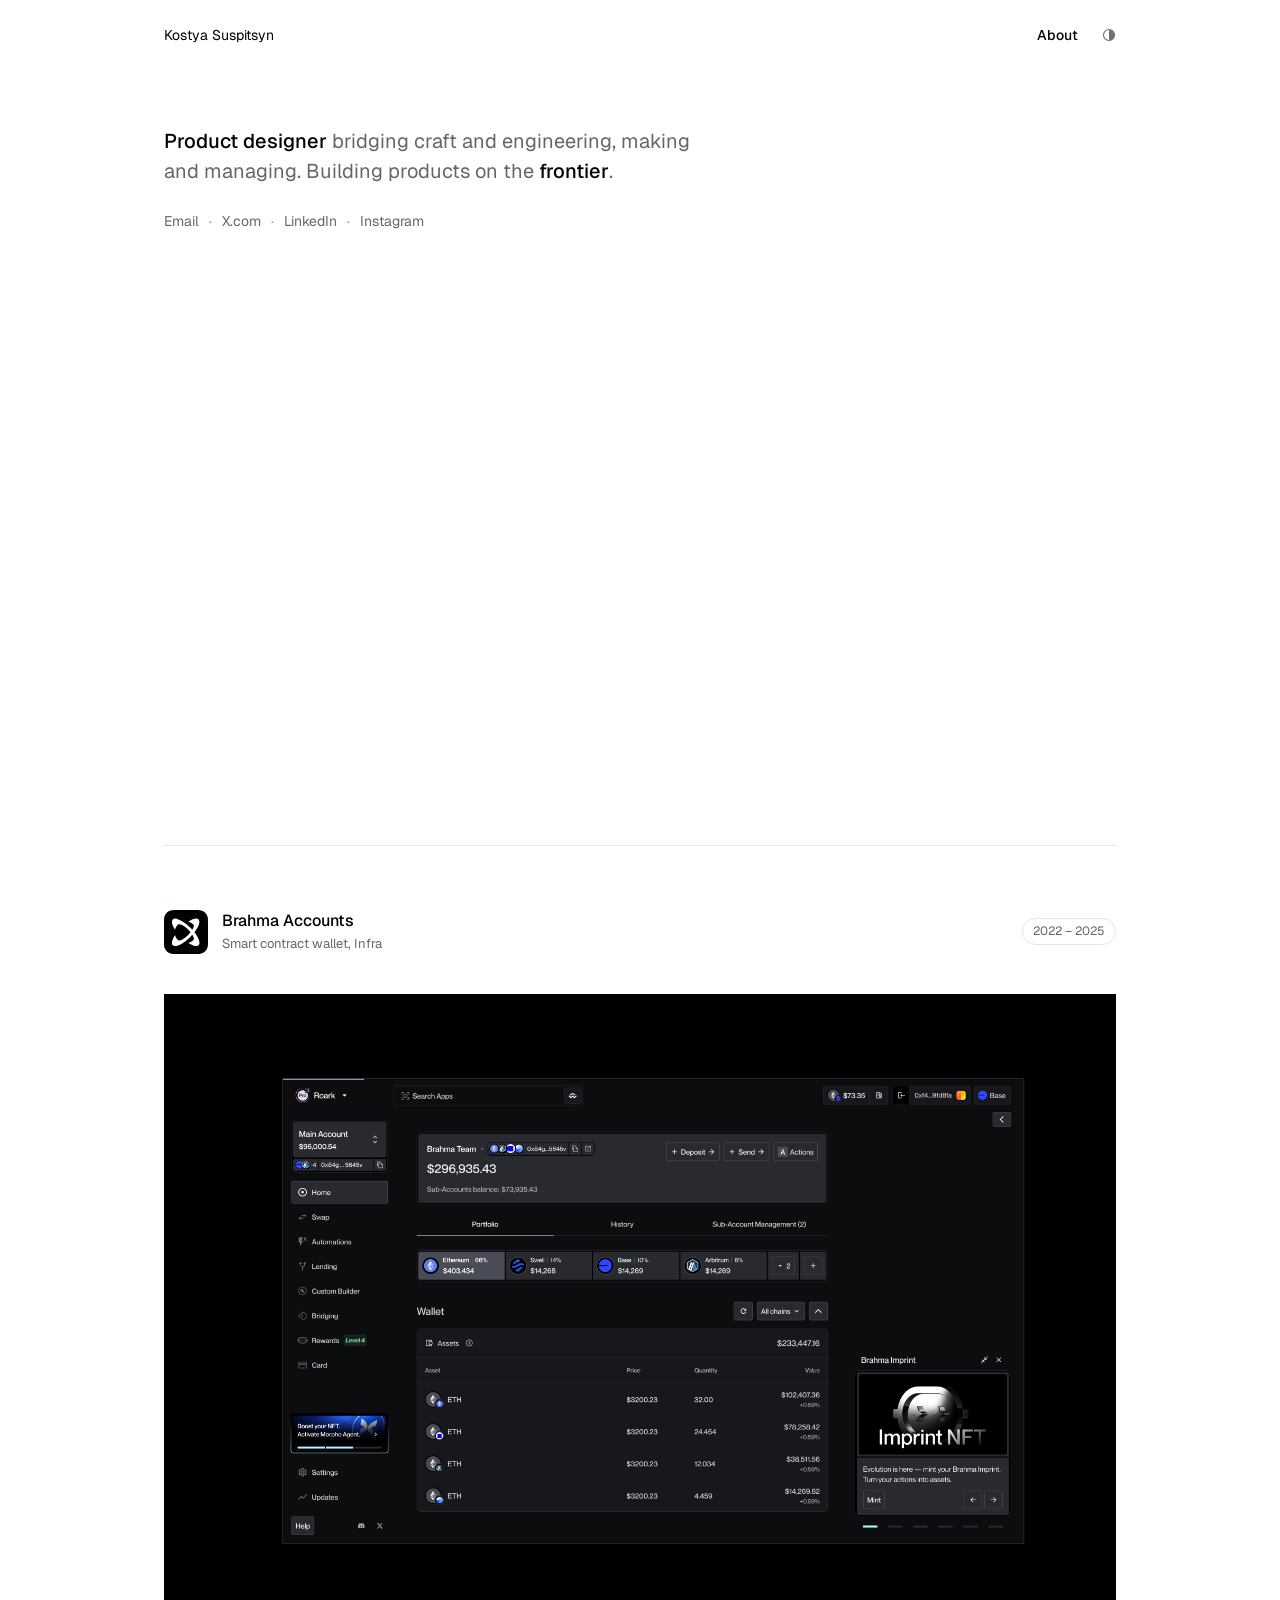
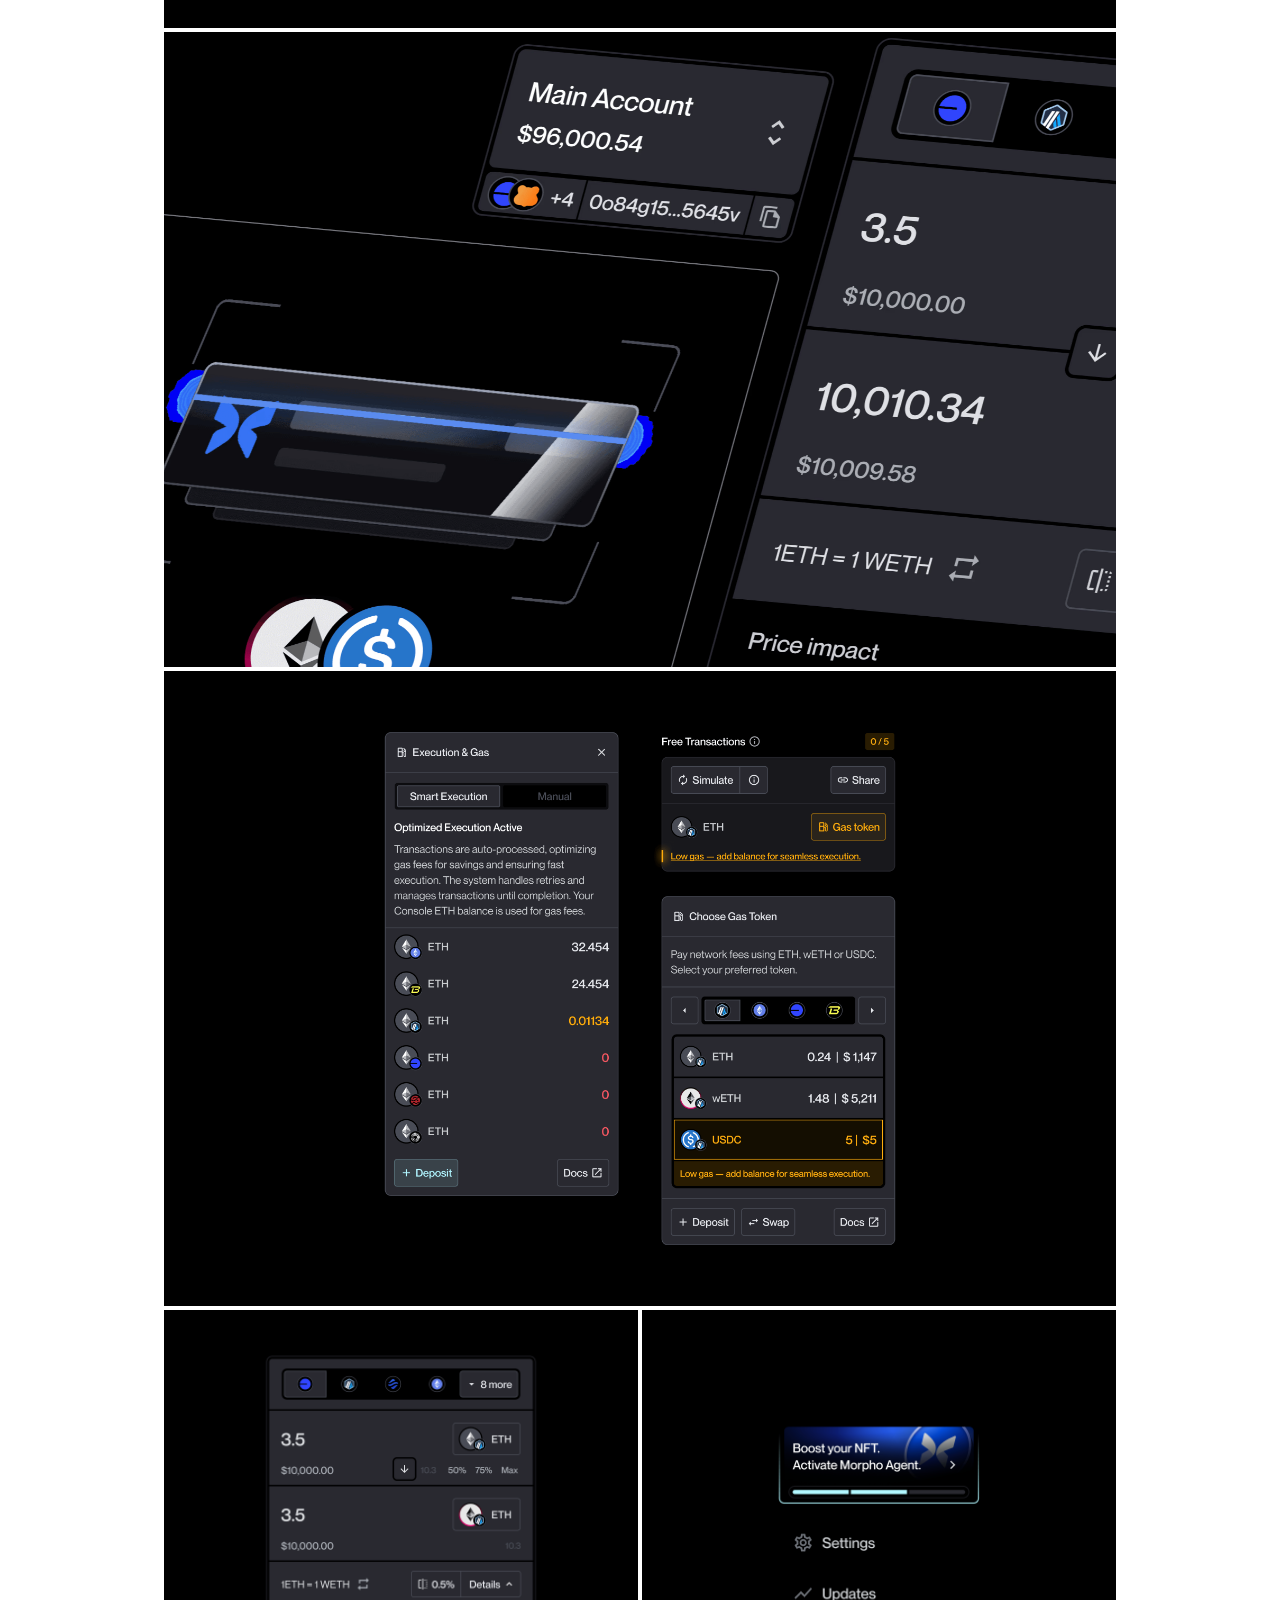
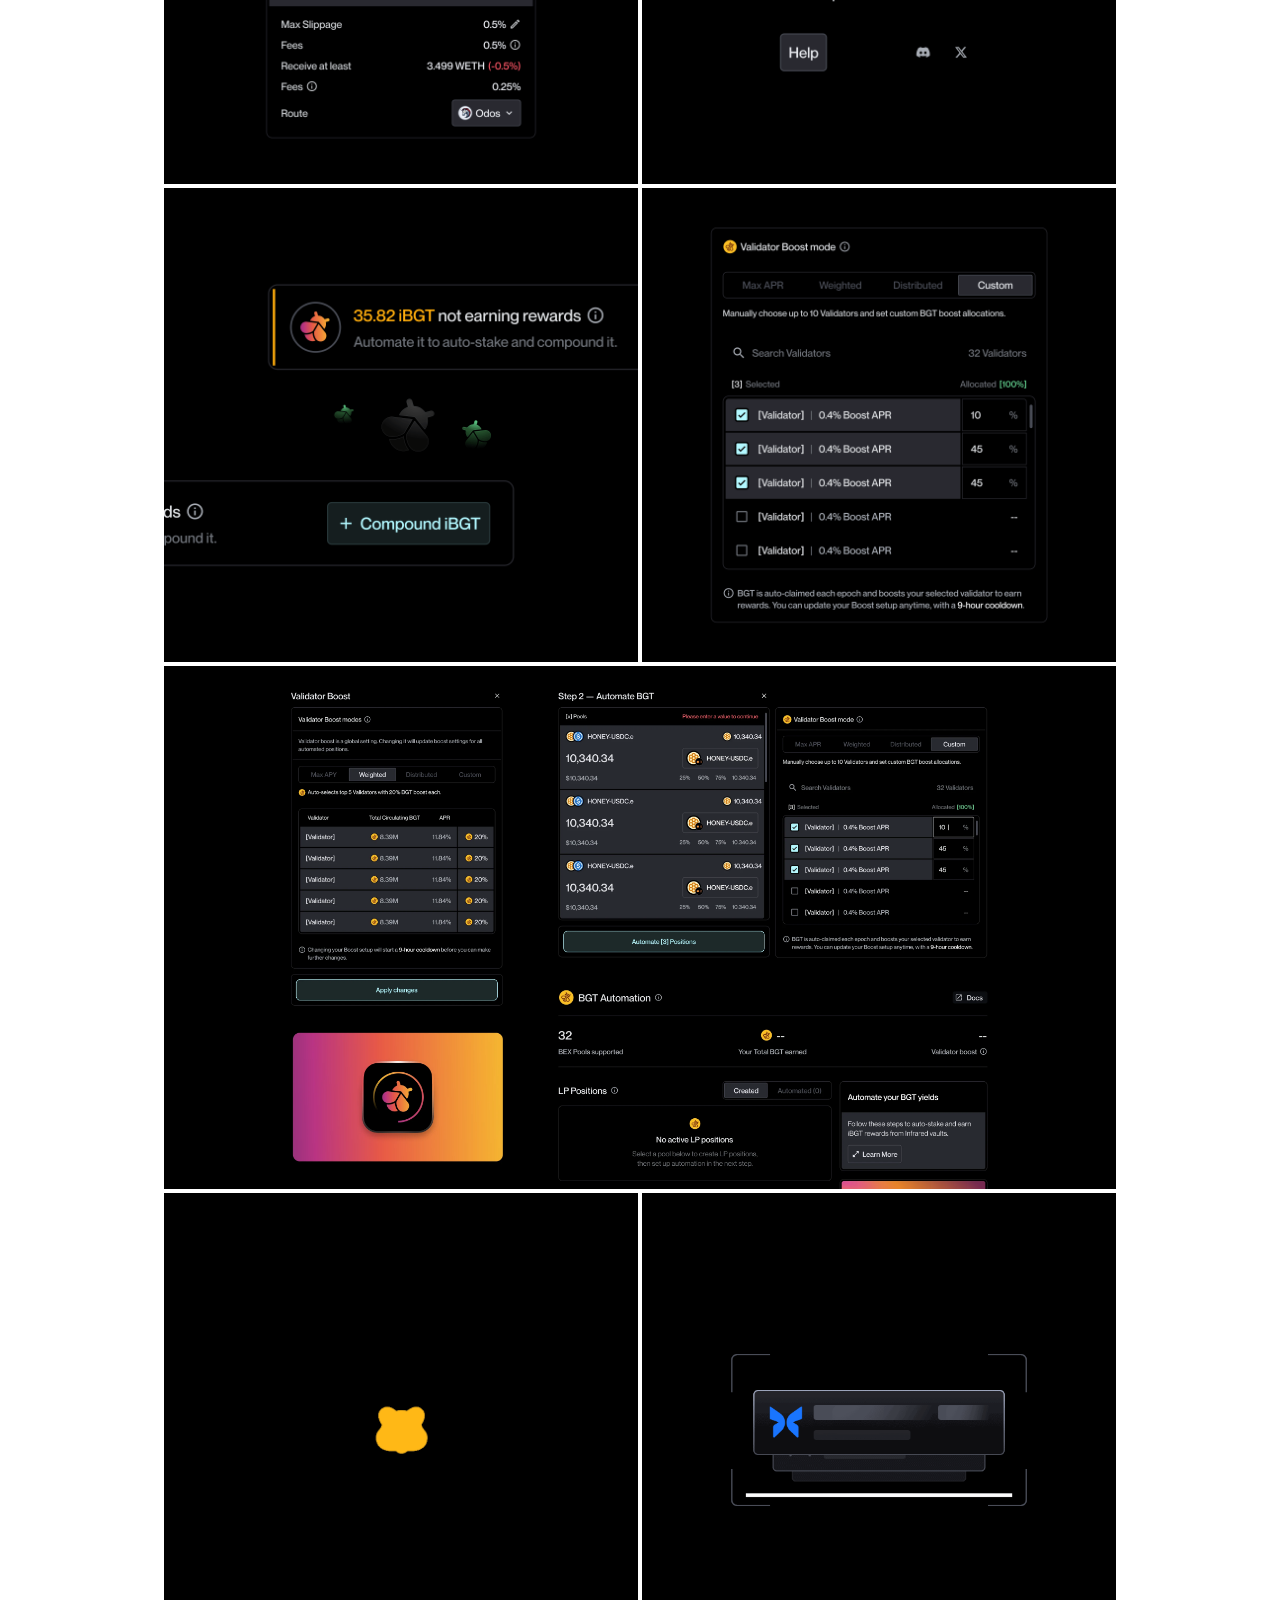
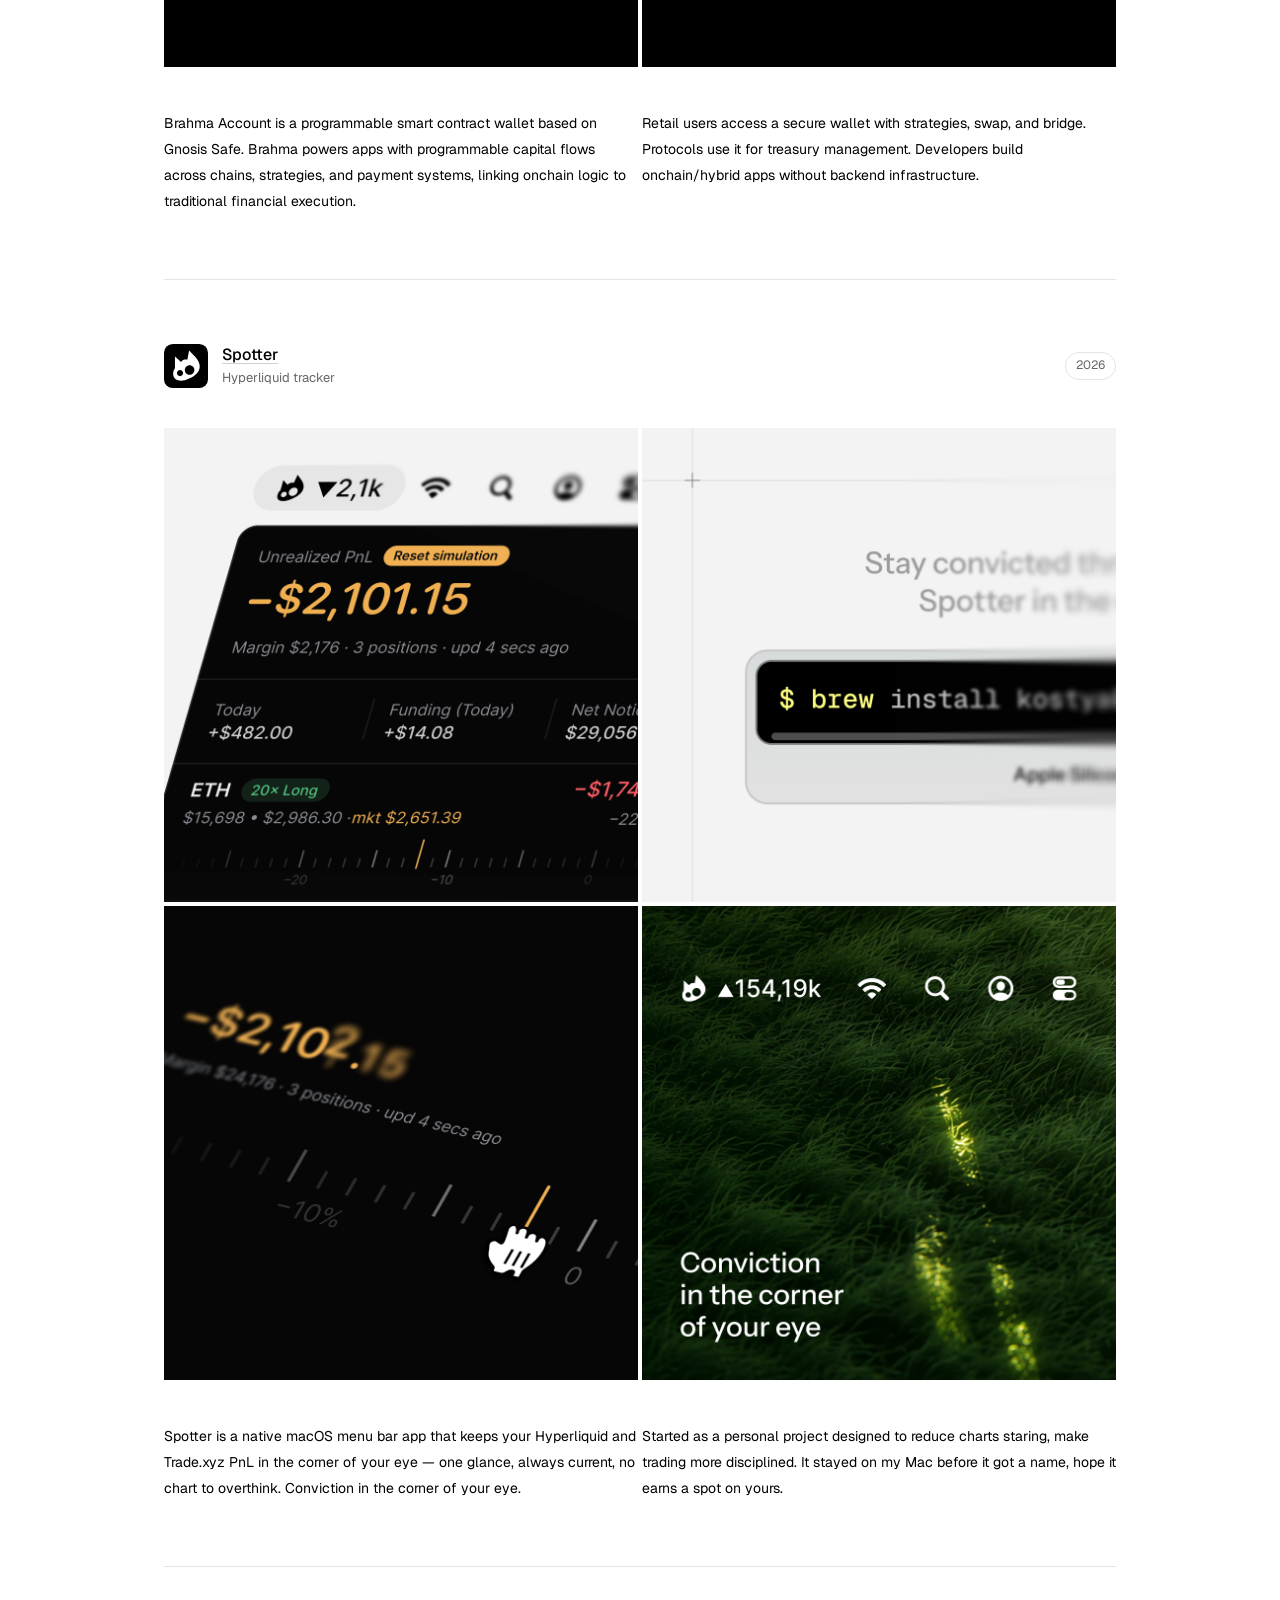
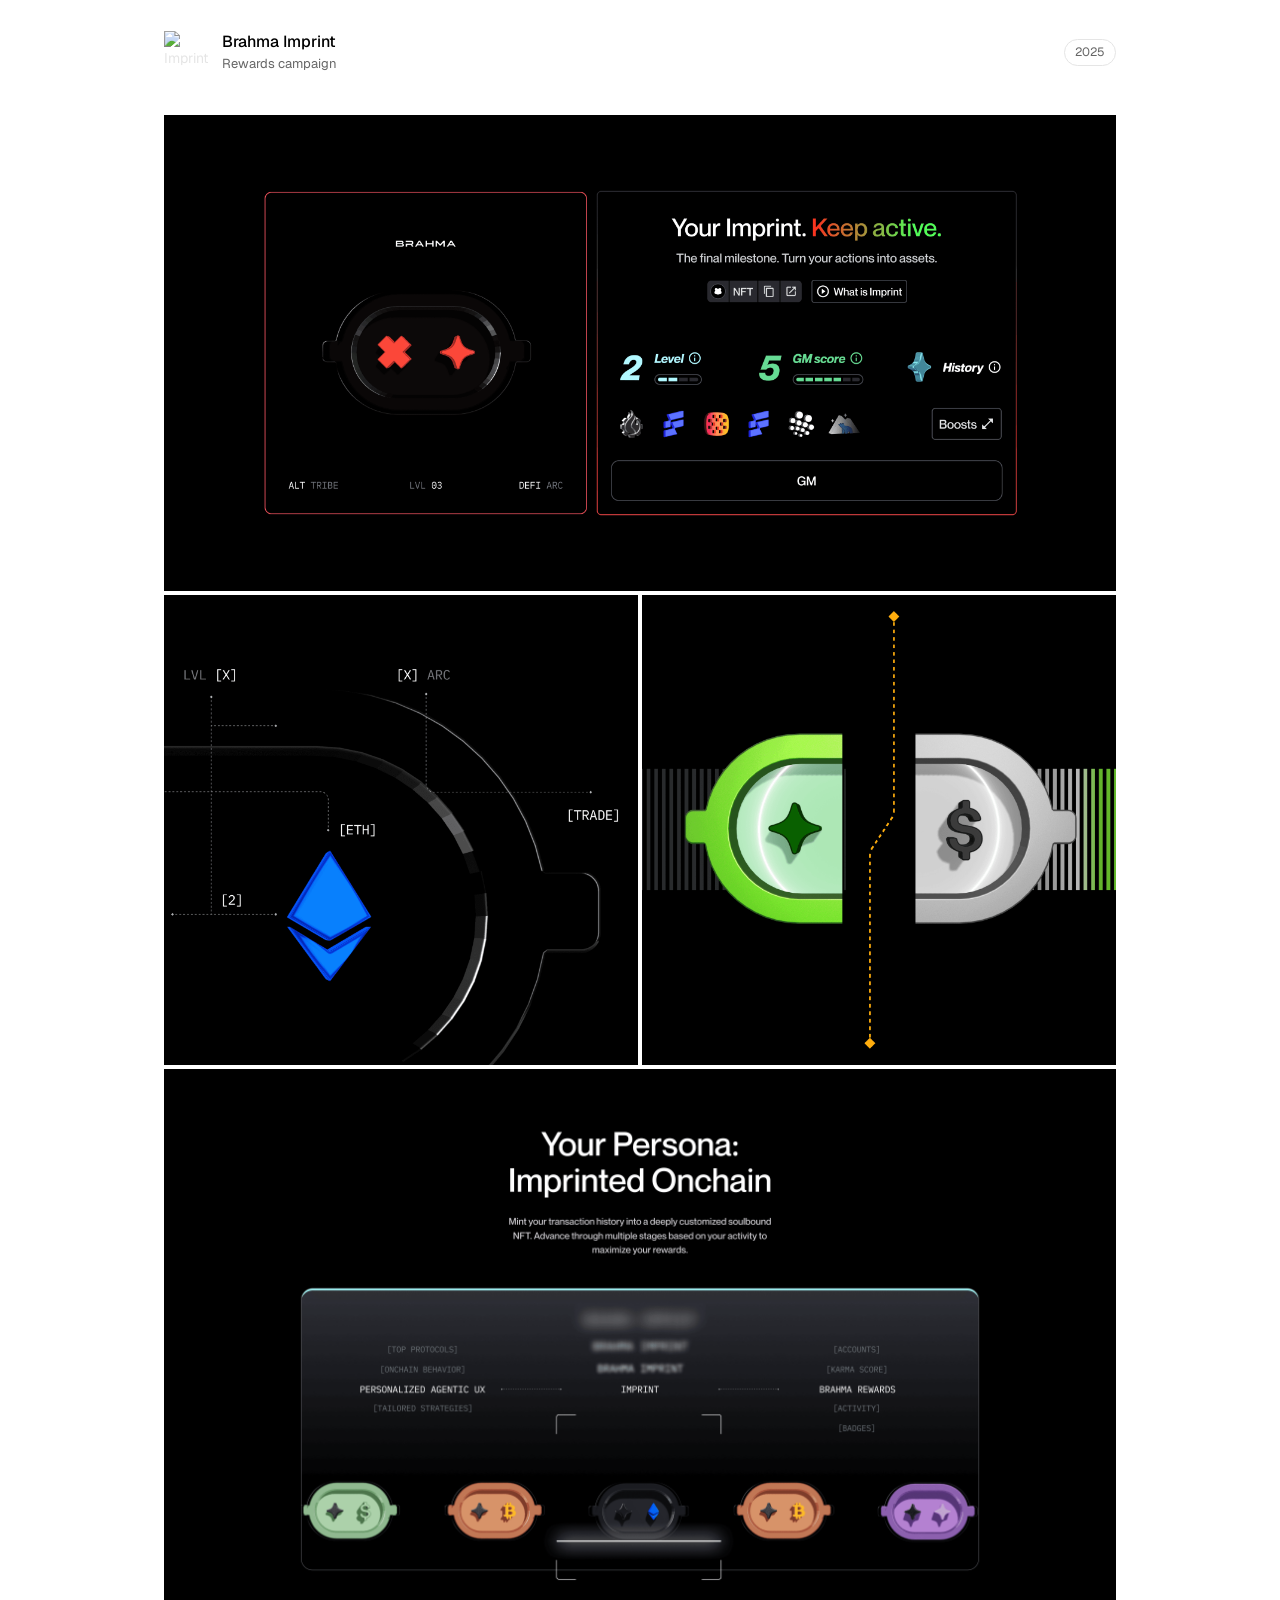
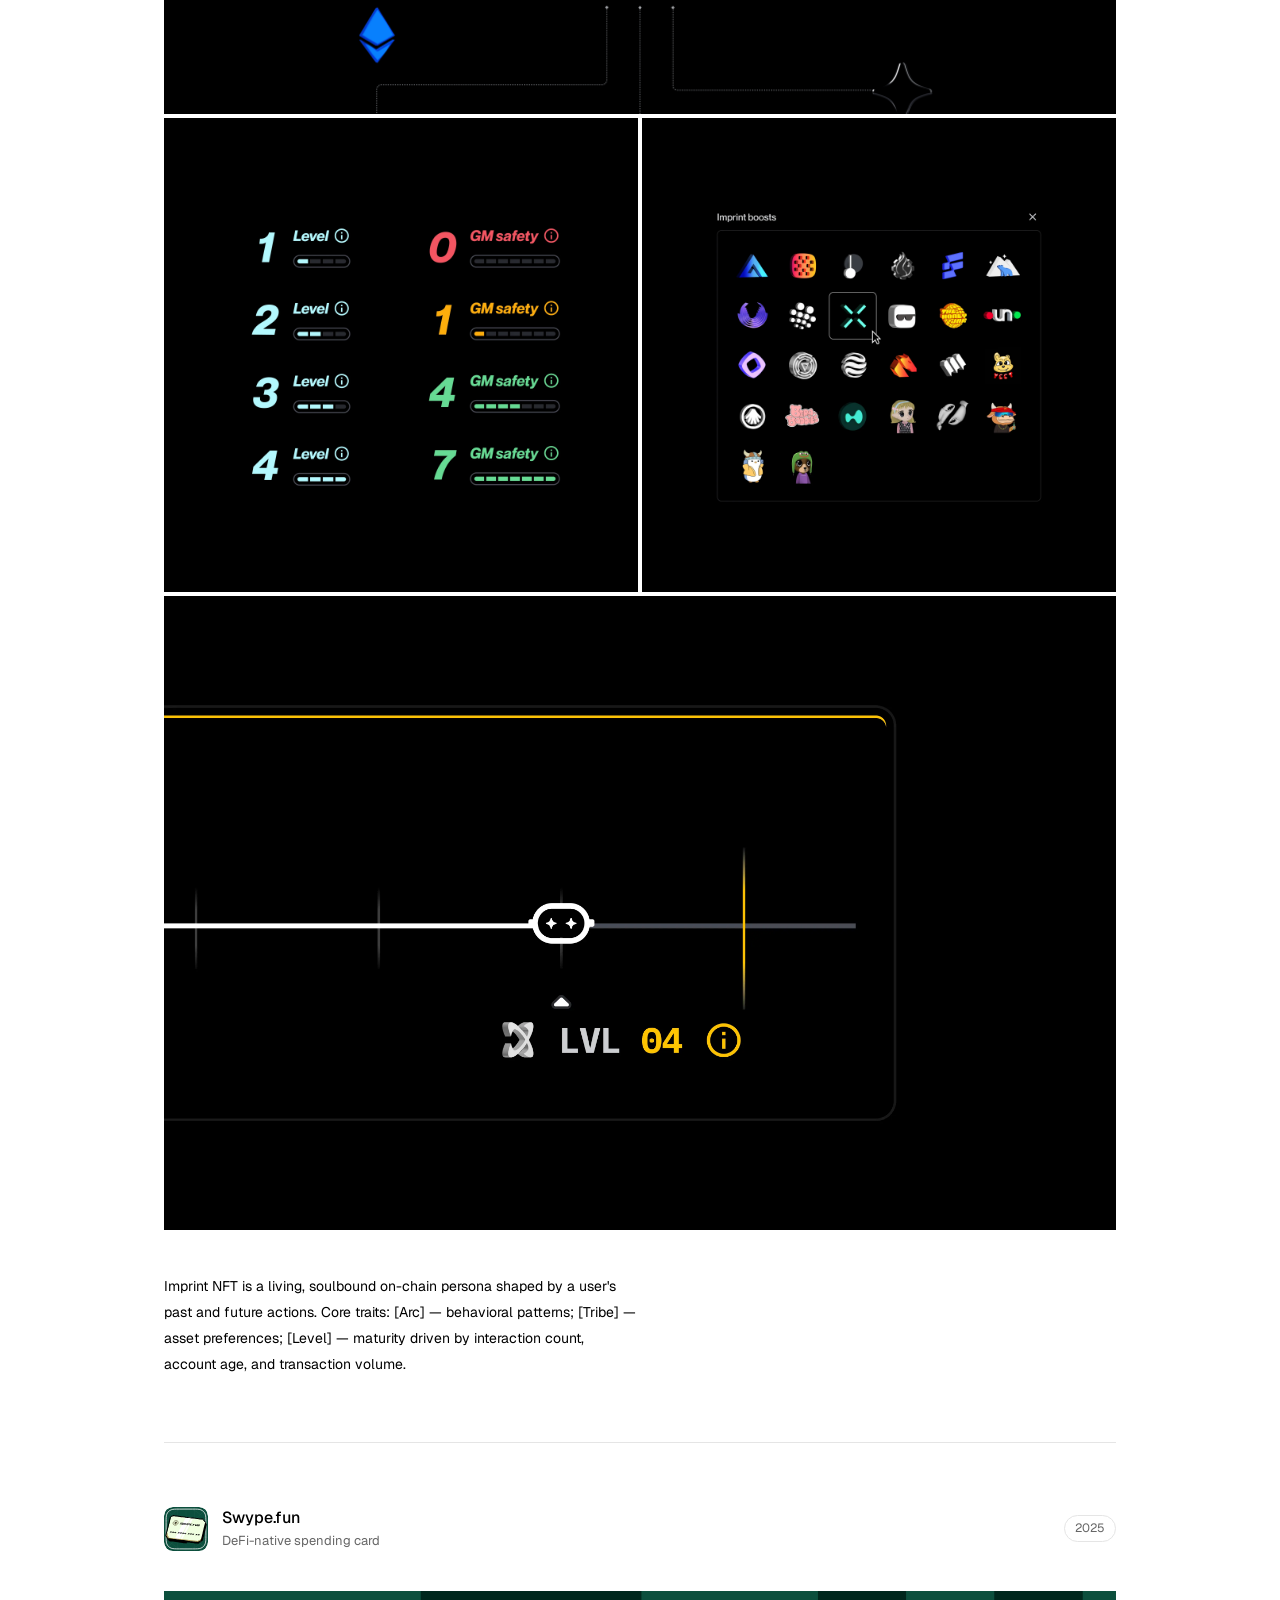
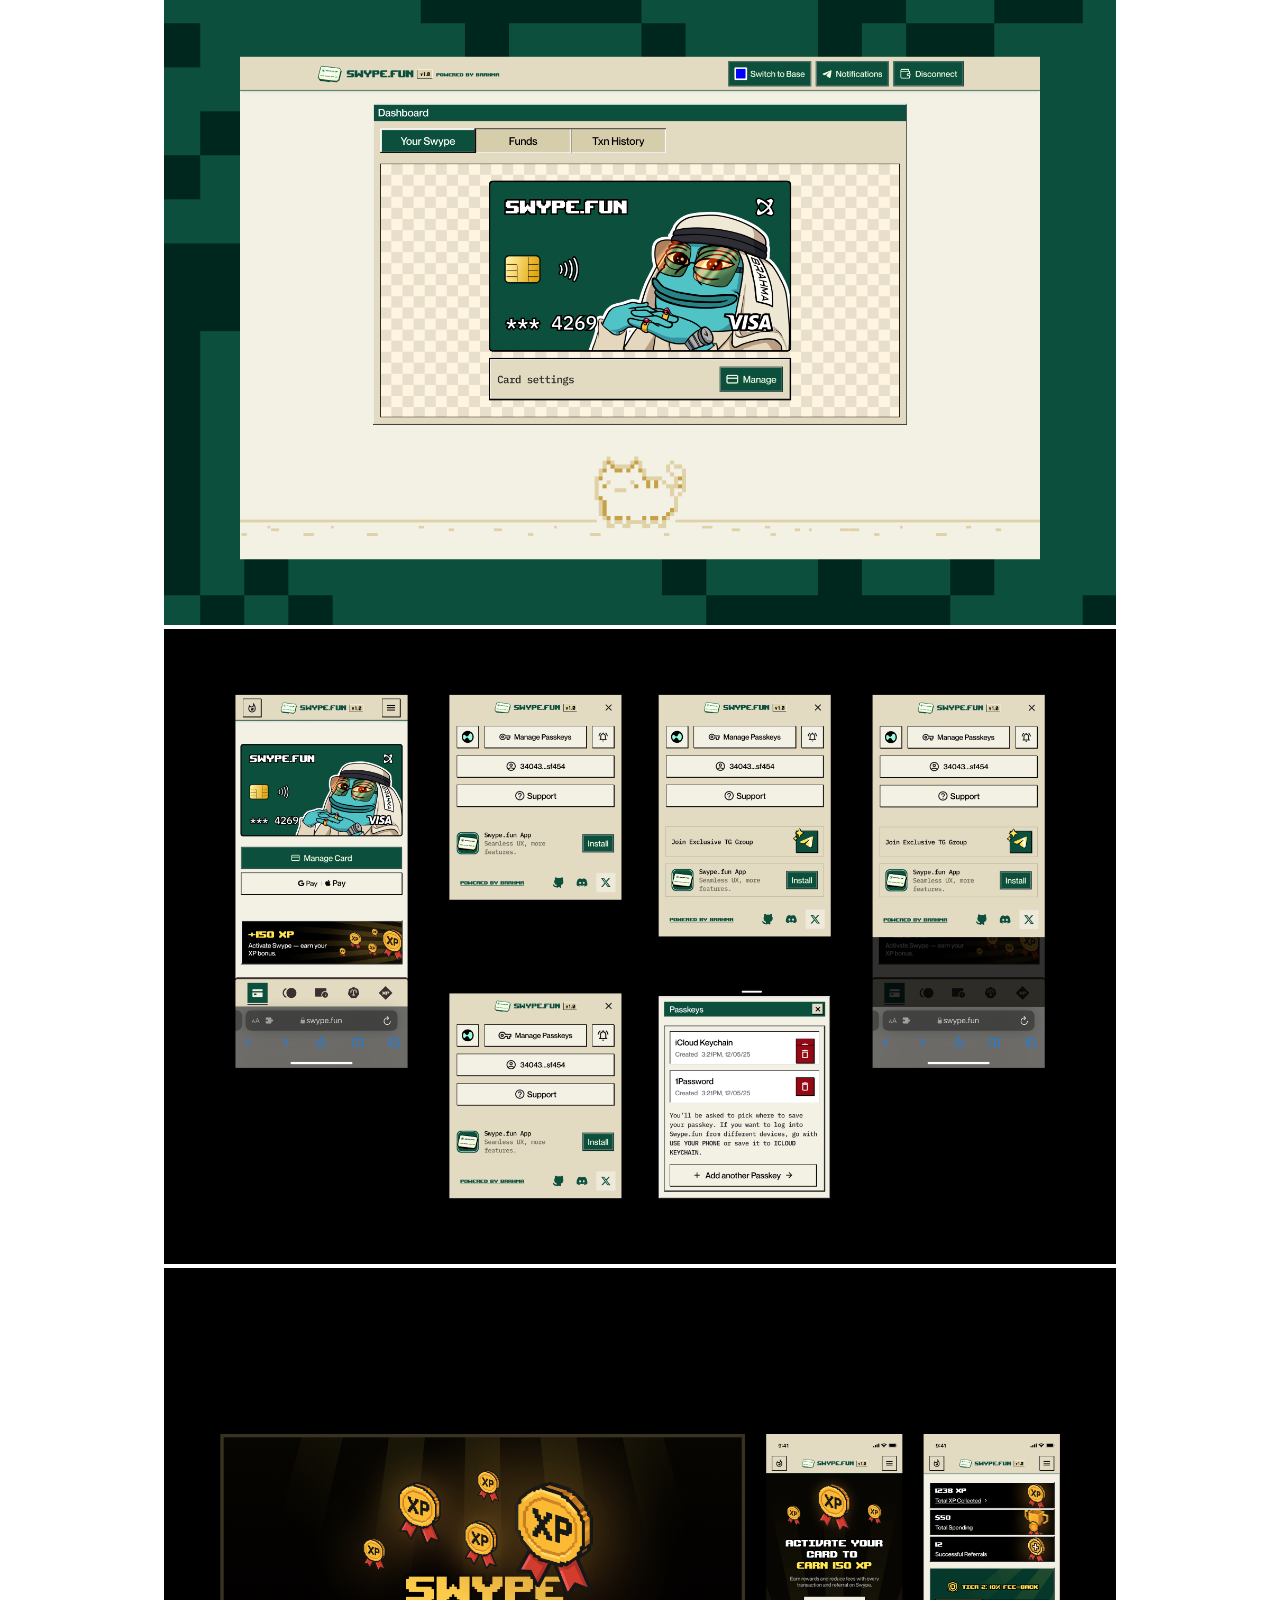
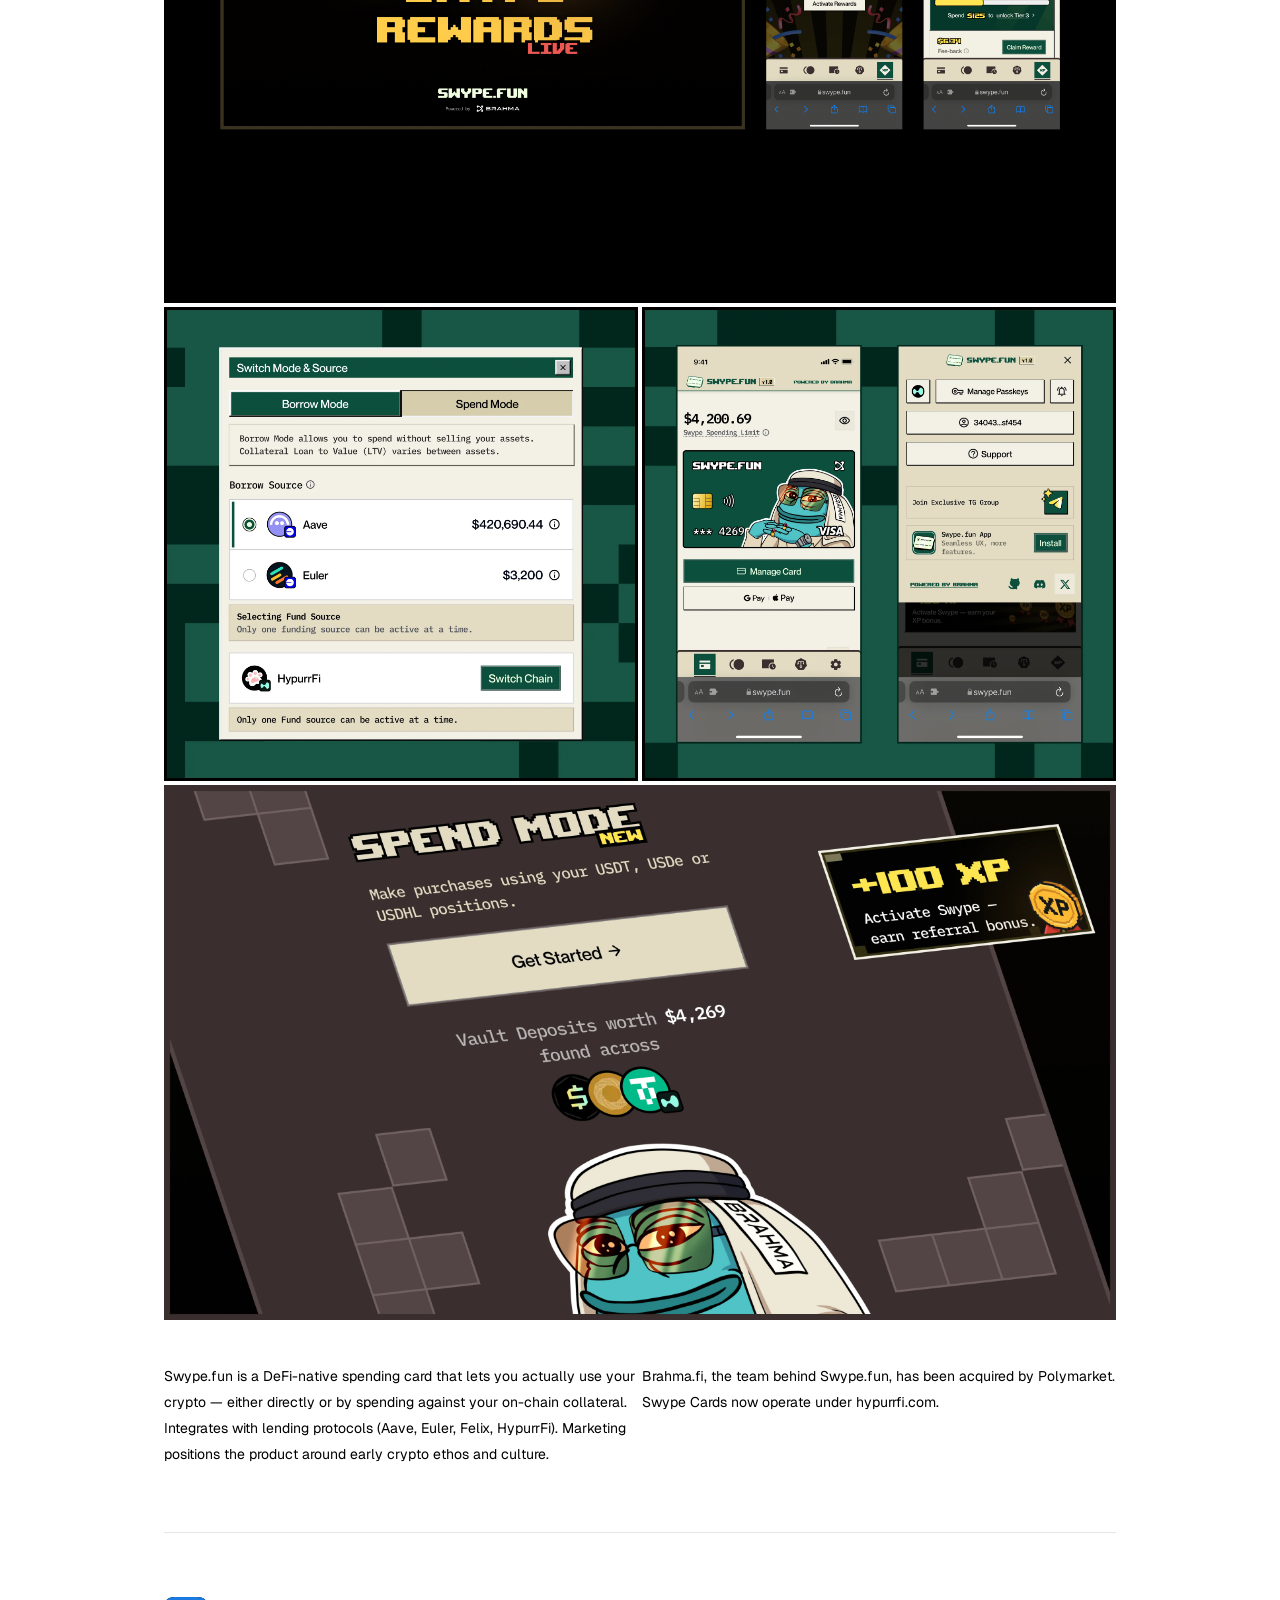
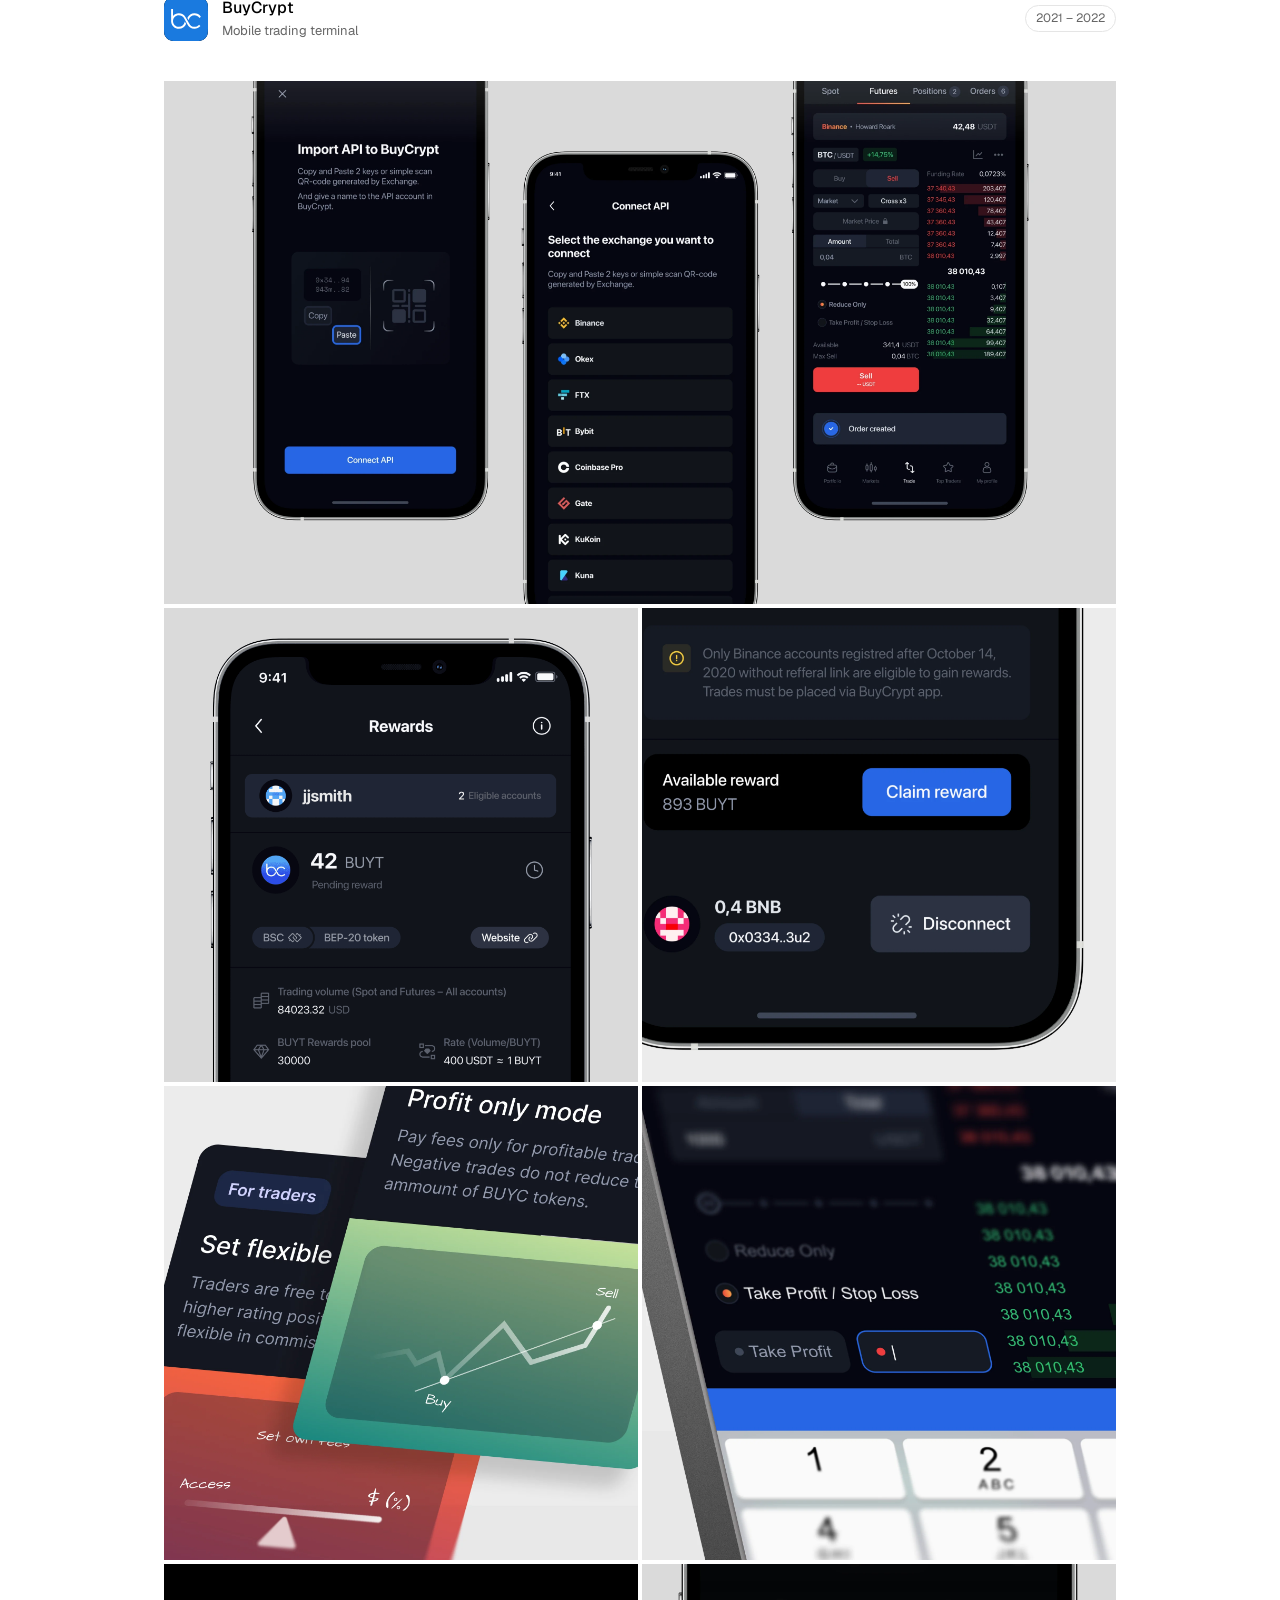
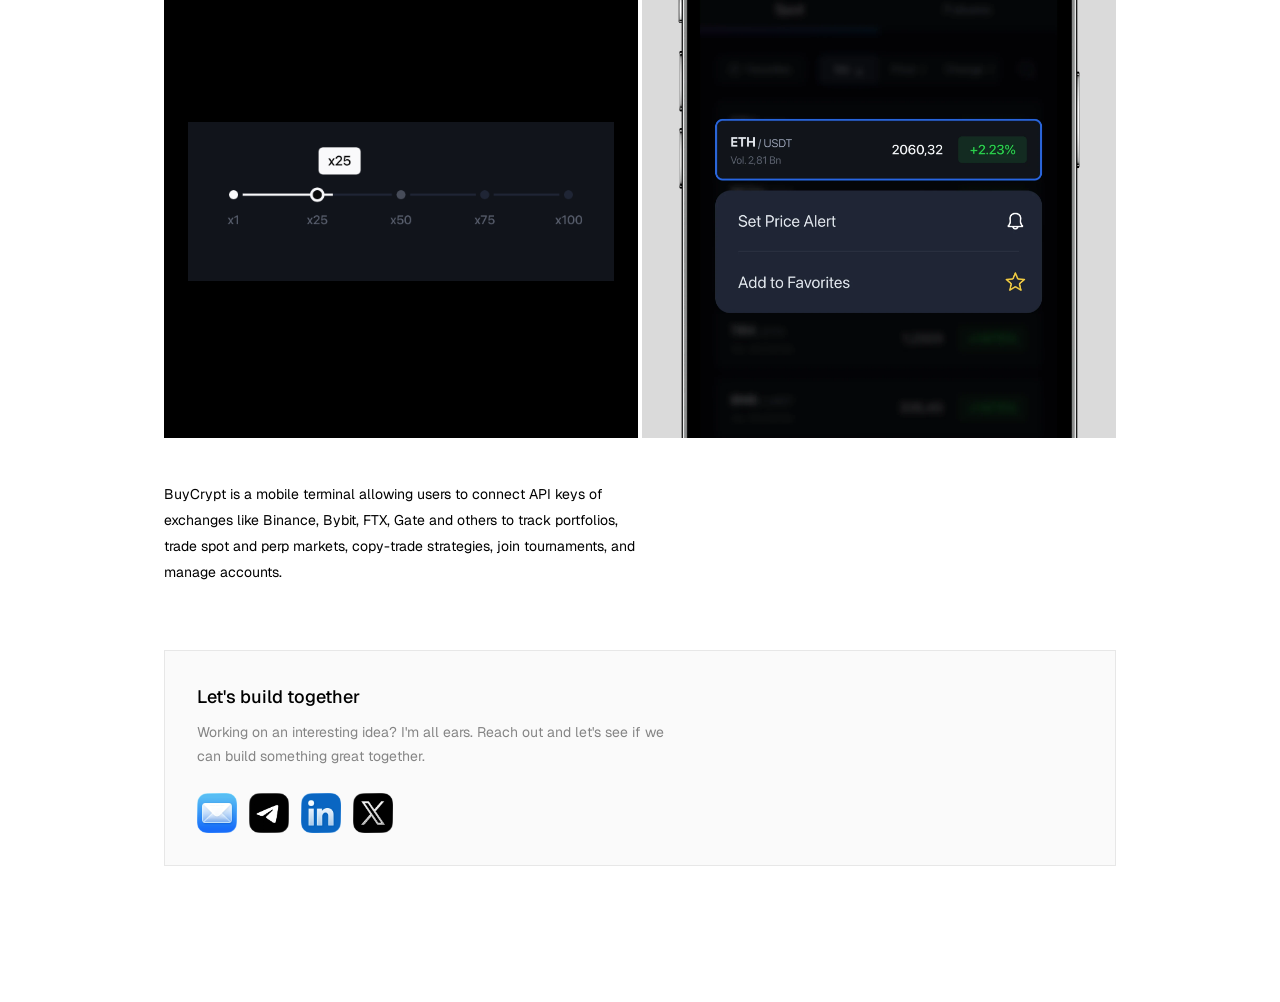
==== index.html @ 69ffdab2 "Add files via upload" ====
<!DOCTYPE html>
<html lang="en" dir="ltr">
<head>
  <meta charset="utf-8">
  <meta name="viewport" content="width=device-width, initial-scale=1">
  <title>Kostya Suspitsyn. Product Designer for [crypto]</title>
  <meta name="description" content="Building things on the internet. Design partner bridging craft and engineering across trading, onboarding, and transaction flows at Brahma (acq. by Polymarket).">

  <!-- Favicon -->
  <link rel="icon" href="assets/images/favicon-light.svg" media="(prefers-color-scheme: light)">
  <link rel="icon" href="assets/images/favicon-dark.svg" media="(prefers-color-scheme: dark)">

  <!-- Open Graph -->
  <meta property="og:type" content="website">
  <meta property="og:url" content="https://kostya0x.com/">
  <meta property="og:title" content="Kostya Suspitsyn. Product Designer for [crypto]">
  <meta property="og:description" content="Building things on the internet. Design partner bridging craft and engineering across trading, onboarding, and transaction flows at Brahma (acq. by Polymarket).">
  <meta property="og:image" content="assets/images/og-image.png">

  <!-- Twitter -->
  <meta name="twitter:card" content="summary_large_image">
  <meta name="twitter:title" content="Kostya Suspitsyn. Product Designer for [crypto]">
  <meta name="twitter:description" content="Building things on the internet. Design partner bridging craft and engineering across trading, onboarding, and transaction flows at Brahma (acq. by Polymarket).">
  <meta name="twitter:image" content="assets/images/og-image.png">

  <link rel="stylesheet" href="styles.css">
  <script>
    (function(){if(localStorage.getItem('theme')==='dark')document.documentElement.setAttribute('data-theme','dark');})();
  </script>
</head>
<body>

  <div class="page-wrap">

    <!-- Hero (reversed, full first viewport) -->
    <section class="hero">
      <!-- Nav -->
      <nav class="nav nav--home">
        <a href="/" class="nav-name">Kostya Suspitsyn</a>
        <div class="nav-links">
          <a href="/about">About</a>
          <button class="theme-btn" id="theme-btn" aria-label="Toggle theme" title="Toggle theme">
            <svg width="14" height="14" viewBox="0 0 14 14" fill="none" xmlns="http://www.w3.org/2000/svg">
              <circle cx="7" cy="7" r="5.5" stroke="currentColor" stroke-width="1.2"/>
              <path d="M7 1.5 A5.5 5.5 0 0 1 7 12.5 Z" fill="currentColor"/>
            </svg>
          </button>
        </div>
      </nav>

      <div class="hero-inner">
        <div class="hero-content">
          <p class="hero-copy"><span class="hero-strong">Product designer</span> bridging craft and engineering, making and managing. Building products on the <span class="hero-strong">frontier</span>.</p>
          <div class="hero-socials">
            <a href="mailto:constantine.suspitsyn@gmail.com">Email</a>
            <a href="https://x.com/roark_0x" target="_blank" rel="noopener">X.com</a>
            <a href="https://linkedin.com/in/kostya-suspitsyn/" target="_blank" rel="noopener">LinkedIn</a>
            <a href="https://www.instagram.com/suspitsyn_k/" target="_blank" rel="noopener">Instagram</a>
          </div>
        </div>
      </div>
    </section>

    <!-- Project Snippets -->
    <section class="snippets-section">
      <div class="snippets-video">
        <video autoplay muted loop playsinline>
          <source src="assets/images/bg-video.mp4" type="video/mp4">
        </video>
      </div>
    </section>

    <!-- Project 1: Brahma Accounts -->
    <section class="project">
      <div class="project-header">
        <div class="project-meta">
          <img class="project-icon" src="assets/images/Brahma.svg" alt="Brahma icon" width="44" height="44" loading="lazy">
          <div class="project-meta-text">
            <h2 class="project-title">Brahma Accounts</h2>
            <p class="project-tagline">Smart contract wallet, Infra</p>
          </div>
          <span class="project-year">2022 – 2025</span>
        </div>
      </div>

      <div class="project-desc-grid">
        <p class="project-desc">Brahma Account is a programmable smart contract wallet based on Gnosis Safe. Brahma powers apps with programmable capital flows across chains, strategies, and payment systems, linking onchain logic to traditional financial execution.</p>
        <p class="project-desc">Retail users access a secure wallet with strategies, swap, and bridge. Protocols use it for treasury management. Developers build onchain/hybrid apps without backend infrastructure.</p>
      </div>

      <!-- Full width -->
      <div class="img-single">
        <img src="assets/images/Brahma-Account-1.png" alt="Brahma Accounts" loading="lazy">
      </div>

      <div class="img-single">
        <img src="assets/images/Brahma-Account-2.png" alt="Brahma Accounts" loading="lazy">
      </div>

      <div class="img-single">
        <img src="assets/images/Brahma-Account-3.png" alt="Brahma Accounts" loading="lazy">
      </div>

      <!-- 2x2 tile -->
      <div class="img-grid-2">
        <img src="assets/images/Brahma-Account-6.png" alt="Brahma Accounts" loading="lazy">
        <img src="assets/images/Brahma-Account-7.png" alt="Brahma Accounts" loading="lazy">
        <img src="assets/images/Brahma-Account-8.png" alt="Brahma Accounts" loading="lazy">
        <img src="assets/images/Brahma-Account-9.png" alt="Brahma Accounts" loading="lazy">
      </div>

      <!-- Full width -->
      <div class="img-single">
        <img src="assets/images/brahma-accounts-8.webp" alt="Brahma Accounts — automation UI" loading="lazy">
      </div>

      <!-- 2-col: loader GIFs -->
      <div class="img-grid-2">
        <div class="gif-black-wrap">
          <img src="assets/images/brahma-accounts-6.gif" alt="Berachain loader animation" loading="lazy">
        </div>
        <div class="gif-black-wrap gif-black-wrap--lg">
          <img src="assets/images/brahma-accounts-7.gif" alt="Morpho loader animation" loading="lazy">
        </div>
      </div>
    </section>

    <!-- Project: Spotter -->
    <section class="project">
      <div class="project-header">
        <div class="project-meta">
          <img class="project-icon" src="assets/images/Spotter.svg" alt="Spotter icon" width="44" height="44" loading="lazy">
          <div class="project-meta-text">
            <h2 class="project-title"><a href="https://spotterapp.xyz" target="_blank" rel="noopener">Spotter</a></h2>
            <p class="project-tagline">Hyperliquid tracker</p>
          </div>
          <span class="project-year">2026</span>
        </div>
      </div>

      <div class="project-desc-grid">
        <p class="project-desc">Spotter is a native macOS menu bar app that keeps your Hyperliquid and Trade.xyz PnL in the corner of your eye — one glance, always current, no chart to overthink. Conviction in the corner of your eye.</p>
        <p class="project-desc">Started as a personal project designed to reduce charts staring, make trading more disciplined. It stayed on my Mac before it got a name, hope it earns a spot on yours.</p>
      </div>

      <!-- 2x2 tile -->
      <div class="img-grid-2">
        <img src="assets/images/Spotter-Frame-5.png" alt="Spotter — detail view" loading="lazy">
        <img src="assets/images/Spotter-Frame-6.png" alt="Spotter — detail view" loading="lazy">
        <img src="assets/images/Spotter-Frame-7.png" alt="Spotter — detail view" loading="lazy">
        <img src="assets/images/Spotter-Frame-8.png" alt="Spotter — detail view" loading="lazy">
      </div>
    </section>

    <!-- Project 2: Brahma Imprint -->
    <section class="project">
      <div class="project-header">
        <div class="project-meta">
          <img class="project-icon" src="assets/images/Imprint.svg" alt="Imprint icon" width="44" height="44" loading="lazy">
          <div class="project-meta-text">
            <h2 class="project-title">Brahma Imprint</h2>
            <p class="project-tagline">Rewards campaign</p>
          </div>
          <span class="project-year">2025</span>
        </div>
      </div>

      <p class="project-desc">Imprint NFT is a living, soulbound on-chain persona shaped by a user's past and future actions. Core traits: [Arc] — behavioral patterns; [Tribe] — asset preferences; [Level] — maturity driven by interaction count, account age, and transaction volume.</p>

      <!-- Full width hero -->
      <div class="img-single">
        <img src="assets/images/imprint-1.png" alt="Brahma Imprint — hero" loading="lazy">
      </div>

      <!-- 2-col: Arc + Tribe traits -->
      <div class="img-grid-2">
        <img src="assets/images/imprint-2.png" alt="Imprint — Arc trait" loading="lazy">
        <img src="assets/images/imprint-3.png" alt="Imprint — Tribe trait" loading="lazy">
      </div>
      <!-- full-width: Level trait -->
      <div class="img-single">
        <img src="assets/images/imprint-4.png" alt="Imprint — Level trait" loading="lazy">
      </div>

      <!-- 2-col: detail views -->
      <div class="img-grid-2">
        <img src="assets/images/imprint-6.webp" alt="Imprint — detail 2" loading="lazy">
        <img src="assets/images/imprint-7.webp" alt="Imprint — detail 3" loading="lazy">
      </div>
      <div class="img-single">
        <img src="assets/images/imprint-5.webp" alt="Imprint — detail 1" loading="lazy">
      </div>
    </section>

    <!-- Project 3: Swype.fun -->
    <section class="project">
      <div class="project-header">
        <div class="project-meta">
          <img class="project-icon" src="assets/images/Swype.svg" alt="Swype icon" width="44" height="44" loading="lazy">
          <div class="project-meta-text">
            <h2 class="project-title">Swype.fun</h2>
            <p class="project-tagline">DeFi-native spending card</p>
          </div>
          <span class="project-year">2025</span>
        </div>
      </div>

      <div class="project-desc-grid">
        <p class="project-desc">Swype.fun is a DeFi-native spending card that lets you actually use your crypto — either directly or by spending against your on-chain collateral. Integrates with lending protocols (Aave, Euler, Felix, HypurrFi). Marketing positions the product around early crypto ethos and culture.</p>
        <p class="project-desc">Brahma.fi, the team behind Swype.fun, has been acquired by Polymarket. Swype Cards now operate under hypurrfi.com.</p>
      </div>

      <!-- Full width -->
      <div class="img-single">
        <img src="assets/images/Brahma-Swype-1.png" alt="Swype.fun" loading="lazy">
      </div>

      <div class="img-single">
        <img src="assets/images/Brahma-Swype-2.png" alt="Swype.fun" loading="lazy">
      </div>

      <div class="img-single">
        <img src="assets/images/Brahma-Swype-3.png" alt="Swype.fun" loading="lazy">
      </div>

      <!-- 2-col: modals + dashboard -->
      <div class="img-grid-2">
        <img src="assets/images/swype-1.webp" alt="Swype — card modes" loading="lazy">
        <img src="assets/images/swype-2.webp" alt="Swype — PWA dashboard" loading="lazy">
      </div>

      <!-- Full width -->
      <div class="img-single">
        <img src="assets/images/swype-3.webp" alt="Swype — spend mode" loading="lazy">
      </div>
    </section>

    <!-- Project 4: BuyCrypt -->
    <section class="project">
      <div class="project-header">
        <div class="project-meta">
          <img class="project-icon" src="assets/images/BuyCrypt.svg" alt="BuyCrypt icon" width="44" height="44" loading="lazy">
          <div class="project-meta-text">
            <h2 class="project-title">BuyCrypt</h2>
            <p class="project-tagline">Mobile trading terminal</p>
          </div>
          <span class="project-year">2021 – 2022</span>
        </div>
      </div>

      <p class="project-desc">BuyCrypt is a mobile terminal allowing users to connect API keys of exchanges like Binance, Bybit, FTX, Gate and others to track portfolios, trade spot and perp markets, copy-trade strategies, join tournaments, and manage accounts.</p>

      <!-- Full width -->
      <div class="img-single">
        <img src="assets/images/buycrypt-1.webp" alt="BuyCrypt — overview" loading="lazy">
      </div>

      <!-- 2-col: onboarding + trading -->
      <div class="img-grid-2">
        <img src="assets/images/buycrypt-2.png" alt="BuyCrypt — onboarding" loading="lazy">
        <img src="assets/images/buycrypt-3.webp" alt="BuyCrypt — trading tab" loading="lazy">
      </div>

      <!-- 2-col -->
      <div class="img-grid-2">
        <img src="assets/images/buycrypt-4.webp" alt="BuyCrypt — portfolio" loading="lazy">
        <img src="assets/images/buycrypt-5.webp" alt="BuyCrypt — account" loading="lazy">
      </div>

      <!-- 2-col: GIF + detail -->
      <div class="img-grid-2">
        <div class="gif-black-wrap gif-black-wrap--xl">
          <img src="assets/images/buycrypt-6.gif" alt="BuyCrypt — leverage slider animation" loading="lazy">
        </div>
        <img src="assets/images/buycrypt-7.webp" alt="BuyCrypt — market quick actions" loading="lazy">
      </div>
    </section>

    <!-- CTA -->
    <section class="cta">
      <h2 class="cta-heading">Let's build together</h2>
      <p class="cta-desc">Working on an interesting idea? I'm all ears. Reach out and let's see if we can build something great together.</p>
      <div class="cta-links">
        <a href="mailto:constantine.suspitsyn@gmail.com" aria-label="Email">
          <img src="assets/images/app-mail.png" alt="Email" width="40" height="40">
        </a>
        <a href="https://t.me/kostya0x" target="_blank" rel="noopener" aria-label="Telegram">
          <img src="assets/images/app-telegram.png" alt="Telegram" width="40" height="40">
        </a>
        <a href="https://linkedin.com/in/kostya-suspitsyn/" target="_blank" rel="noopener" aria-label="LinkedIn">
          <img src="assets/images/app-linkedin.png" alt="LinkedIn" width="40" height="40">
        </a>
        <a href="https://x.com/roark_0x" target="_blank" rel="noopener" aria-label="X">
          <img src="assets/images/app-x.png" alt="X" width="40" height="40">
        </a>
      </div>
    </section>

  </div><!-- /.page-wrap -->

  <footer class="site-footer">
  </footer>

<script src="theme.js"></script>
</body>
</html>
---- styles.css ----
/* =========================================
   Kostya Suspitsyn — kostya0x.com
   Hand-built from Framer original
   Fonts: Geist Mono + Geist (Google Fonts)
   ========================================= */

@import url('https://fonts.googleapis.com/css2?family=Geist:wght@400;500&display=swap');

/* — Reset — */
*, *::before, *::after { box-sizing: border-box; }
html, body { margin: 0; padding: 0; }
html { overflow-x: hidden; }
h1, h2, h3, h4, h5, h6, p, figure { margin: 0; }
ul, ol { margin: 0; padding: 0; list-style: none; }
img { display: block; max-width: 100%; height: auto; }

/* — Tokens — */
:root {
  --bg:            #fff;
  --text:          #000;
  --text-body:     var(--text);
  --text-muted:    #666;
  --text-dim:      #999;
  --border:        #e5e5e5;
  --link:               #FF6817;
  --link-hover:         #FF6817;
  --link-underline:     #d0d0d0;
  --link-underline-hover: #888;
  --font-sans:     'Geist', Arial, sans-serif;
  --content-width: 1000px;
  --page-pad:      24px;
  --gap-xs:        8px;
  --gap-sm:        12px;
  --gap-md:        24px;
  --gap-lg:        40px;
  --gap-xl:        64px;
  --gap-2xl:       112px;
  --radius:        6px;
  --ease-gentle:   cubic-bezier(0.33, 1, 0.68, 1);

  /* Component tokens */
  --term-bg:            #E9E9E9;
  --term-accent-color:  #F75600;
  --term-accent-bg:     #FFE9DE;
  --cta-bg:             #FAFAFA;
  --cta-border:         #E7E7E7;
  --cta-heading-color:  #000;
  --cta-desc-color:     #858585;
}

/* — Base — */
html {
  -webkit-font-smoothing: antialiased;
  -moz-osx-font-smoothing: grayscale;
  background: var(--bg);
  color: var(--text);
  transition: background-color 0.25s ease, color 0.25s ease;
}

body {
  font-family: var(--font-sans);
  font-size: 14px;
  line-height: 1.6;
  background: var(--bg);
  color: var(--text);
}

a {
  color: var(--text);
  text-decoration: underline;
  text-decoration-thickness: 1px;
  text-underline-offset: 3px;
  text-decoration-color: var(--link-underline);
  font-weight: 500;
  transition: color 0.3s var(--ease-gentle), text-decoration-color 0.3s var(--ease-gentle);
}
a:hover {
  color: var(--text);
  text-decoration-color: var(--link-underline-hover);
}

/* — Body copy (Inter) — headings, nav, titles & tags stay mono — */
.hero-body,
.contact-prose,
.page-desc,
.project-desc,
.about-block-text,
.cta-desc {
  font-family: var(--font-sans);
}

/* — Layout — */
.page-wrap {
  max-width: var(--content-width);
  margin: 0 auto;
  padding: 0 var(--page-pad);
}

/* About page: nav stays global width, body returns to the narrow column */
.about-body {
  max-width: 480px;
  margin: 0 auto;
}

/* — Navigation — */
.nav {
  display: flex;
  justify-content: space-between;
  align-items: center;
  padding: 24px 0 16px;
  border-bottom: 1px solid var(--border);
}

.nav-name {
  font-family: var(--font-sans);
  font-size: 14px;
  font-weight: 400;
  color: var(--text);
  text-decoration: none;
}
/* Becomes a flex lockup only when the avatar is present */
.nav-name:has(.nav-avatar) {
  display: inline-flex;
  align-items: center;
  gap: 8px;
}
.nav-name:hover { text-decoration-color: var(--link-underline-hover); }

/* On the About page the brand links home — give it a hover affordance */
.page-about .nav-name {
  text-decoration: underline;
  text-decoration-thickness: 1px;
  text-underline-offset: 3px;
  text-decoration-color: transparent;
}

.nav-avatar {
  width: 28px;
  height: 28px;
  border-radius: 50%;
  overflow: hidden;
  flex-shrink: 0;
  filter: grayscale(100%);
}

.nav-avatar img {
  width: 100%;
  height: 100%;
  object-fit: cover;
  transform: scale(1.2);
}

.nav-links {
  display: flex;
  gap: var(--gap-md);
}

.nav-links a {
  font-family: var(--font-sans);
  font-size: 14px;
  color: var(--text);
  text-decoration: none;
}
.nav-links a:hover { text-decoration: underline; text-decoration-thickness: 1px; text-underline-offset: 3px; text-decoration-color: var(--link-underline-hover); }
.nav-links a.active { text-decoration: underline; text-decoration-thickness: 1px; text-underline-offset: 3px; text-decoration-color: var(--link-underline-hover); }

/* — Hero (left-aligned intro above the video) — */
.nav--home { border-bottom: none; }

.hero {
  display: flex;
  flex-direction: column;
}

.hero-inner {
  padding: var(--gap-xl) 0 72px;
}

.hero-content {
  display: flex;
  flex-direction: column;
  gap: 16px;
}

.hero-avatar {
  width: 32px;
  height: 32px;
  border-radius: 50%;
  overflow: hidden;
  flex-shrink: 0;
  filter: grayscale(100%);
}

.hero-avatar img {
  width: 100%;
  height: 100%;
  object-fit: cover;
  transform: scale(1.2);
}

.hero-copy {
  max-width: 540px;
  margin: 0;
  text-align: left;
  text-wrap: pretty;
  font-family: var(--font-sans);
  font-size: 20px;
  line-height: 1.5;
  color: var(--text-muted);
}

.hero-strong {
  color: var(--text);
  font-weight: 500;
}

.hero-socials {
  display: flex;
  flex-wrap: wrap;
  align-items: center;
  row-gap: 6px;
  margin-top: 8px;
  font-size: 14px;
}

.hero-socials a {
  color: var(--text-muted);
  font-weight: 400;
  text-decoration: underline;
  text-decoration-thickness: 1px;
  text-underline-offset: 3px;
  text-decoration-color: transparent;
}

.hero-socials a:hover {
  color: var(--text);
  text-decoration-color: var(--link-underline-hover);
}

.hero-socials a:not(:last-child)::after {
  content: "·";
  display: inline-block;
  margin: 0 10px;
  color: var(--text-dim);
  pointer-events: none;
}

/* — Contact prose — */
.contact-prose {
  margin-top: var(--gap-md);
  font-size: 14px;
  line-height: 1.75;
  color: var(--text);
}

/* — Social icons — */
.social-icons {
  display: flex;
  justify-content: center;
  gap: 12px;
  margin-top: 52px;
}

.social-icons a {
  display: inline-flex;
}

.social-icons img {
  display: block;
  width: 40px;
  height: 40px;
  transition: transform 0.2s ease-in-out;
}

.social-icons a:hover img {
  transform: scale(1.05);
}

/* — Italic term — */
.term {
  font-style: normal;
  font-weight: 450;
  background: var(--term-bg);
}

.term-accent {
  font-style: normal;
  font-weight: 600;
  color: var(--term-accent-color);
  background: var(--term-accent-bg);
}

/* — Section divider — */
.divider {
  border: none;
  border-top: 1px solid var(--border);
  margin: 0;
}

/* — Home snippets — */
.snippets-section {
  padding: 0 0 var(--gap-xl);
}

.snippets-label {
  font-size: 12px;
  color: var(--text-muted);
  line-height: 1.6;
  margin-top: 8px;
  margin-bottom: 0;
}

.snippets-label a {
  color: var(--text);
}

.snippets-video {
  overflow: hidden;
}

.snippets-video video {
  width: 100%;
  display: block;
}

/* — Craft Page — */
.craft-intro {
  padding: var(--gap-xl) 0 var(--gap-xl);
}

.page-heading {
  font-family: var(--font-sans);
  font-size: 24px;
  font-weight: 500;
  line-height: 1.25;
  color: var(--text);
  margin-bottom: var(--gap-md);
}

.page-desc {
  font-size: 14px;
  line-height: 1.85;
  color: var(--text);
}

/* — Project sections — */
.project {
  display: flex;
  flex-direction: column;
  padding: var(--gap-xl) 0;
  border-top: 1px solid var(--border);
}

.project-header {
  margin-bottom: var(--gap-lg);
}

.project-meta {
  display: flex;
  align-items: center;
  gap: 14px;
}

.project-icon {
  flex-shrink: 0;
  display: block;
  width: 44px;
  height: 44px;
  color: var(--border);
}

.project-meta-text {
  display: flex;
  flex-direction: column;
  gap: 3px;
  min-width: 0;
  flex: 1;
}

.project-title {
  font-family: var(--font-sans);
  font-size: 16px;
  font-weight: 500;
  line-height: 1.3;
  color: var(--text);
  margin: 0;
}

.project-tagline {
  font-size: 13px;
  line-height: 1.4;
  color: var(--text-muted);
}

.project-year {
  flex-shrink: 0;
  font-size: 12px;
  color: var(--text-muted);
  border: 1px solid var(--border);
  border-radius: 999px;
  padding: 3px 10px;
  white-space: nowrap;
}

.project-desc {
  order: 1; /* render below the project's images */
  margin-top: var(--gap-lg);
  font-size: 14px;
  line-height: 1.85;
  color: var(--text);
  /* Match the width of one square grid tile (50% minus half the 4px grid gap) */
  max-width: calc(50% - 2px);
}

.project-desc + .project-desc {
  margin-top: var(--gap-md);
}

/* Two-column description — columns align with the image grid below */
.project-desc-grid {
  order: 1; /* render below the project's images */
  margin-top: var(--gap-lg);
  display: grid;
  grid-template-columns: 1fr 1fr;
  column-gap: 4px;
  row-gap: var(--gap-md);
}

.project-desc-grid .project-desc {
  order: 0;
  margin-top: 0;
  max-width: none;
}

/* — Image layouts — */
.img-single {
  margin-bottom: 4px;
}

.img-single img {
  width: 100%;
}

.img-grid-2 {
  display: grid;
  grid-template-columns: 1fr 1fr;
  gap: 4px;
  margin-bottom: 4px;
}

.img-grid-3 {
  display: grid;
  grid-template-columns: 1fr 1fr;
  gap: 4px;
  margin-bottom: 4px;
}

.img-grid-2 img,
.img-grid-3 img {
  width: 100%;
}

.gif-black-wrap {
  background: #000;
  display: flex;
  align-items: center;
  justify-content: center;
  aspect-ratio: 1 / 1;
}

.gif-black-wrap img {
  width: 30%;
  height: auto;
}

.gif-black-wrap--xl img {
  width: 90%;
}

.gif-black-wrap--lg img {
  width: 70%;
}

.img-caption {
  font-size: 11px;
  color: var(--text-dim);
  line-height: 1.5;
  margin-bottom: var(--gap-lg);
}


/* — About page — */
.about-intro {
  padding: var(--gap-xl) 0 0;
}

.about-sections {
  padding-bottom: 0;
}

.about-block {
  padding: var(--gap-lg) 0;
  border-top: 1px solid var(--border);
}

.about-block-label {
  font-size: 11px;
  text-transform: uppercase;
  letter-spacing: 0.1em;
  color: var(--text-dim);
  margin-bottom: var(--gap-md);
}

.about-block-text {
  font-size: 14px;
  line-height: 1.85;
  color: var(--text);
}

.about-block-text p + p {
  margin-top: var(--gap-sm);
}

/* — CTA Footer — */
.cta {
  padding: 32px;
  background: var(--cta-bg);
  border: 1px solid var(--cta-border);
  margin-bottom: var(--gap-2xl);
  transition: background-color 0.25s ease, border-color 0.25s ease;
}

.cta-heading {
  font-family: var(--font-sans);
  font-size: 18px;
  font-weight: 500;
  color: var(--cta-heading-color);
  margin-bottom: 8px;
}

.cta-desc {
  font-size: 14px;
  line-height: 1.75;
  color: var(--cta-desc-color);
  max-width: 480px;
  margin-bottom: 24px;
}

.cta-links {
  display: flex;
  gap: 12px;
  flex-wrap: wrap;
}

.cta-links img {
  display: block;
  width: 40px;
  height: 40px;
  transition: transform 0.2s ease-in-out;
}

.cta-links a:hover img {
  transform: scale(1.05);
}

/* — Site footer — */
.site-footer {
  max-width: var(--content-width);
  margin: 0 auto;
  padding: var(--gap-md) var(--page-pad) 0;
  font-size: 12px;
}

/* — Body copy color — softer than headings in dark mode to reduce eye strain — */
.hero-body,
.contact-prose,
.page-desc,
.project-desc,
.about-block-text {
  color: var(--text-body);
}

/* ——— Themes ——— */

[data-theme="dark"] {
  --bg:                 #121212;
  --text:               #F0F0F0;
  --text-body:          #AAAAAA;
  --text-muted:         #909090;
  --text-dim:           #5C5C5C;
  --border:             #303030;
  --link:               #FF6817;
  --link-hover:         #FF6817;
  --link-underline:     #484848;
  --link-underline-hover: #909090;
  --term-bg:            #282828;
  --term-accent-bg:     #2C1506;
  --cta-bg:             #1E1E1E;
  --cta-border:         #303030;
  --cta-heading-color:  #F0F0F0;
  --cta-desc-color:     #909090;
}


/* ——— Theme Picker ——— */

.theme-btn {
  background: none;
  border: none;
  padding: 0;
  cursor: pointer;
  color: var(--text);
  display: flex;
  align-items: center;
  line-height: 1;
  opacity: 0.55;
  transition: opacity 0.3s var(--ease-gentle), color 0.3s var(--ease-gentle);
}

.theme-btn:hover {
  opacity: 1;
}

.theme-btn svg {
  transition: transform 0.2s ease-in-out;
}

[data-theme="dark"] .theme-btn svg {
  transform: rotate(180deg);
}

/* ——— Responsive ——— */

/* Mobile: <810px */
@media (max-width: 809px) {
  :root {
    --content-width: 100%;
    --gap-2xl: 72px;
  }

  .hero-copy { font-size: 18px; }
  .hero-inner { padding: var(--gap-xl) 0 var(--gap-xl); }

  .project-desc { max-width: none; }
  .project-desc-grid { grid-template-columns: 1fr; }

  .img-grid-2,
  .img-grid-3 { grid-template-columns: 1fr; }

}
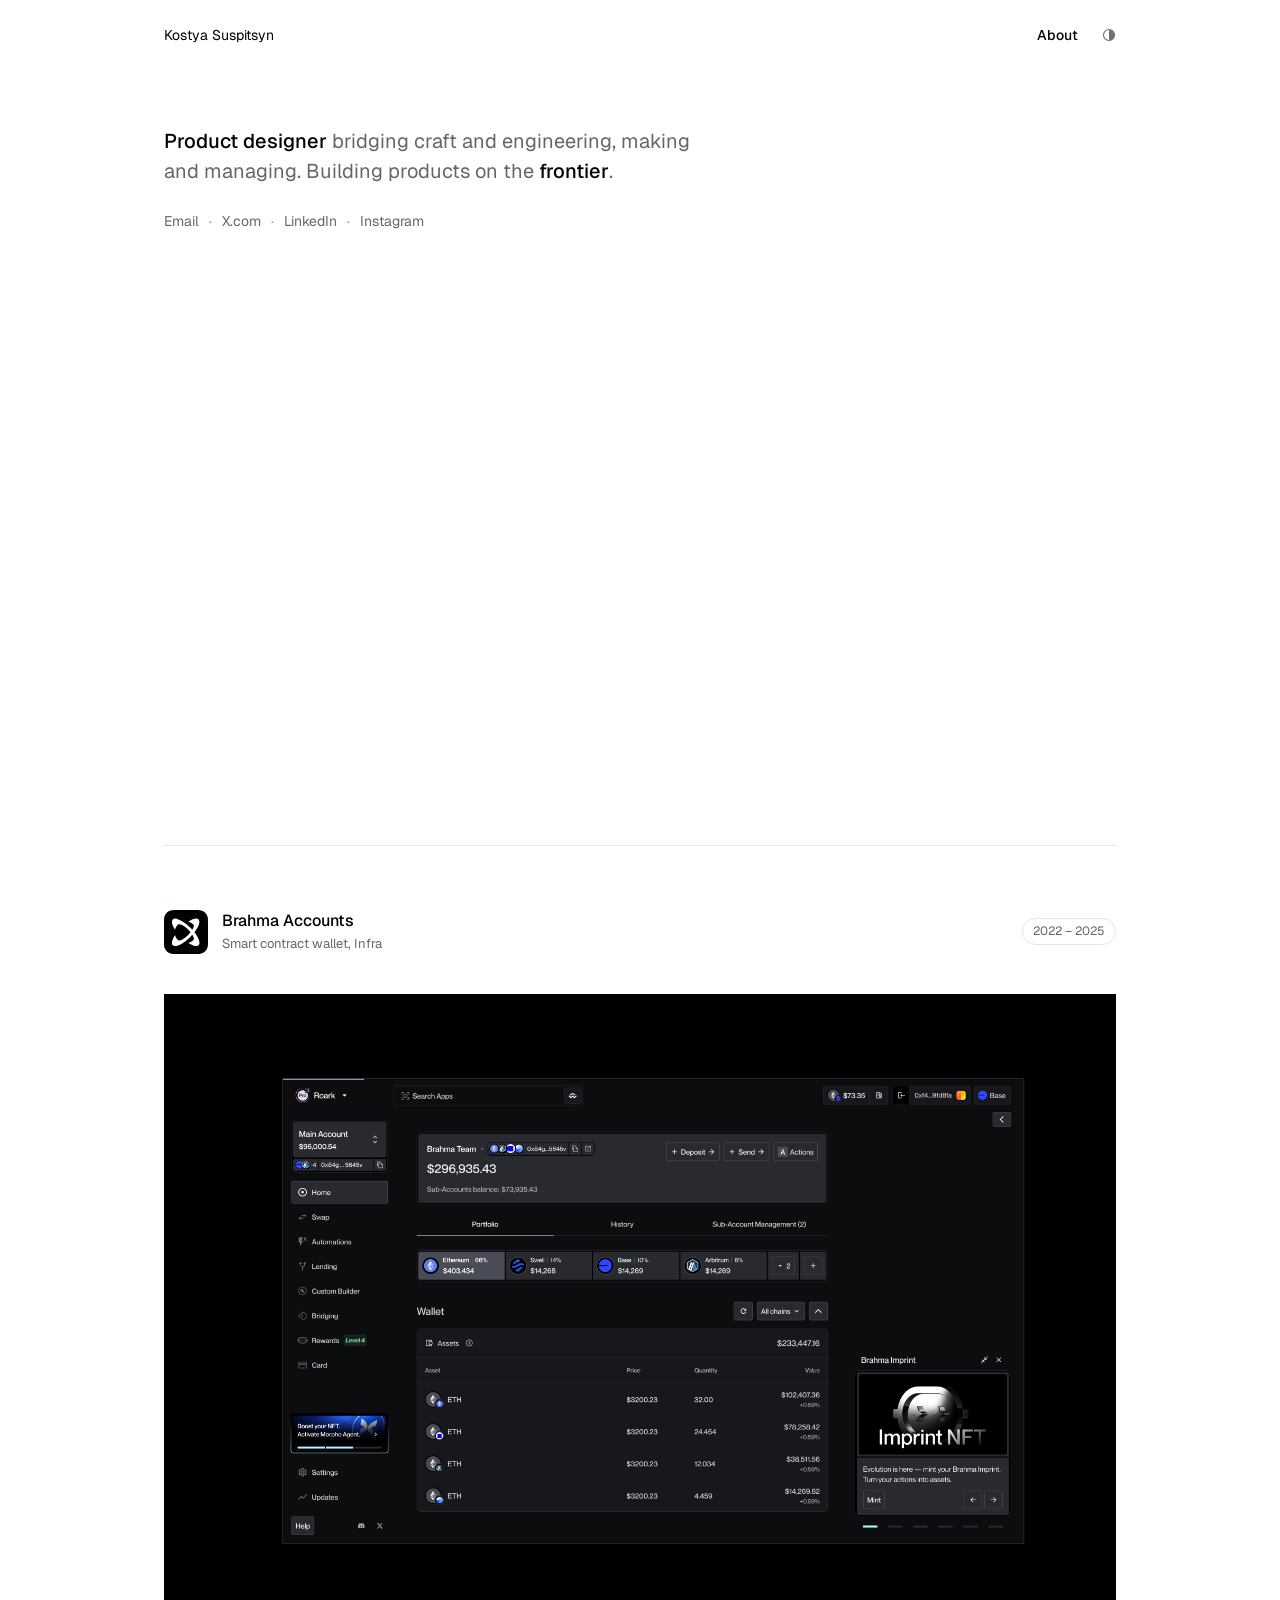
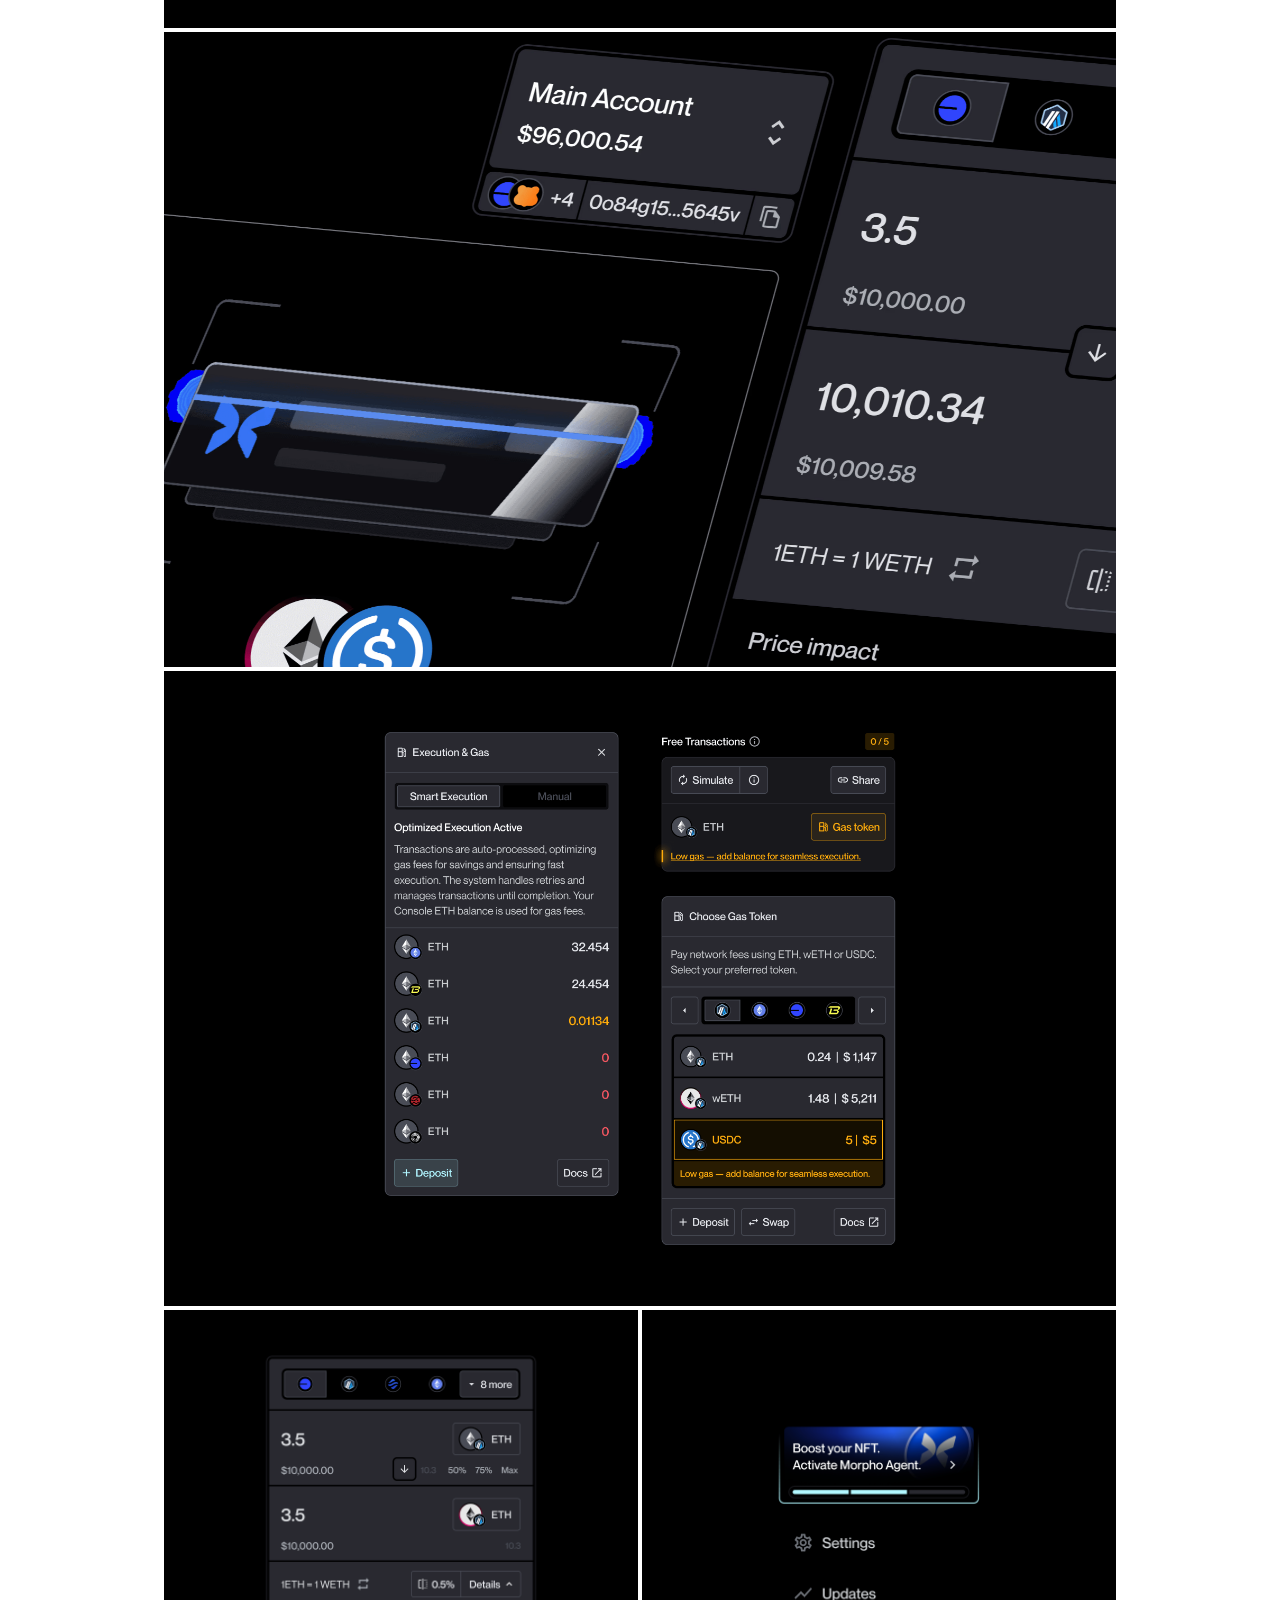
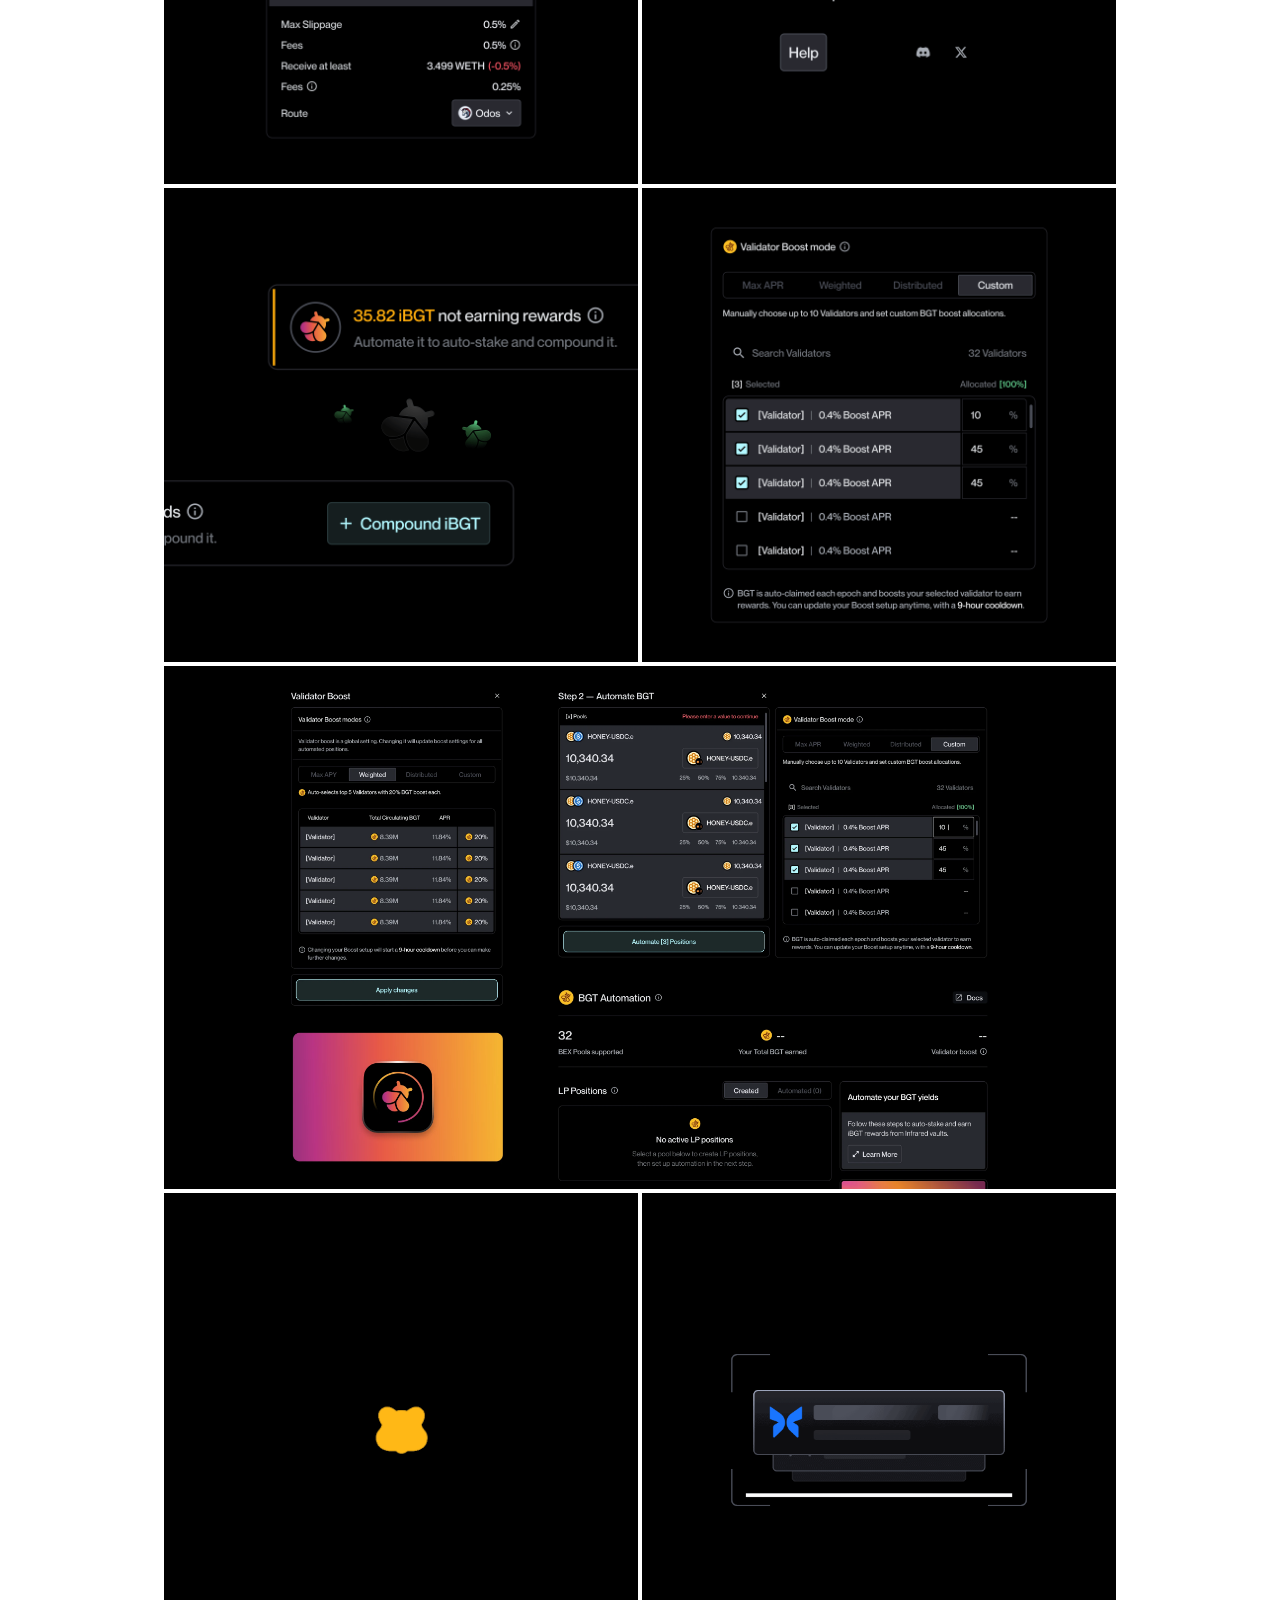
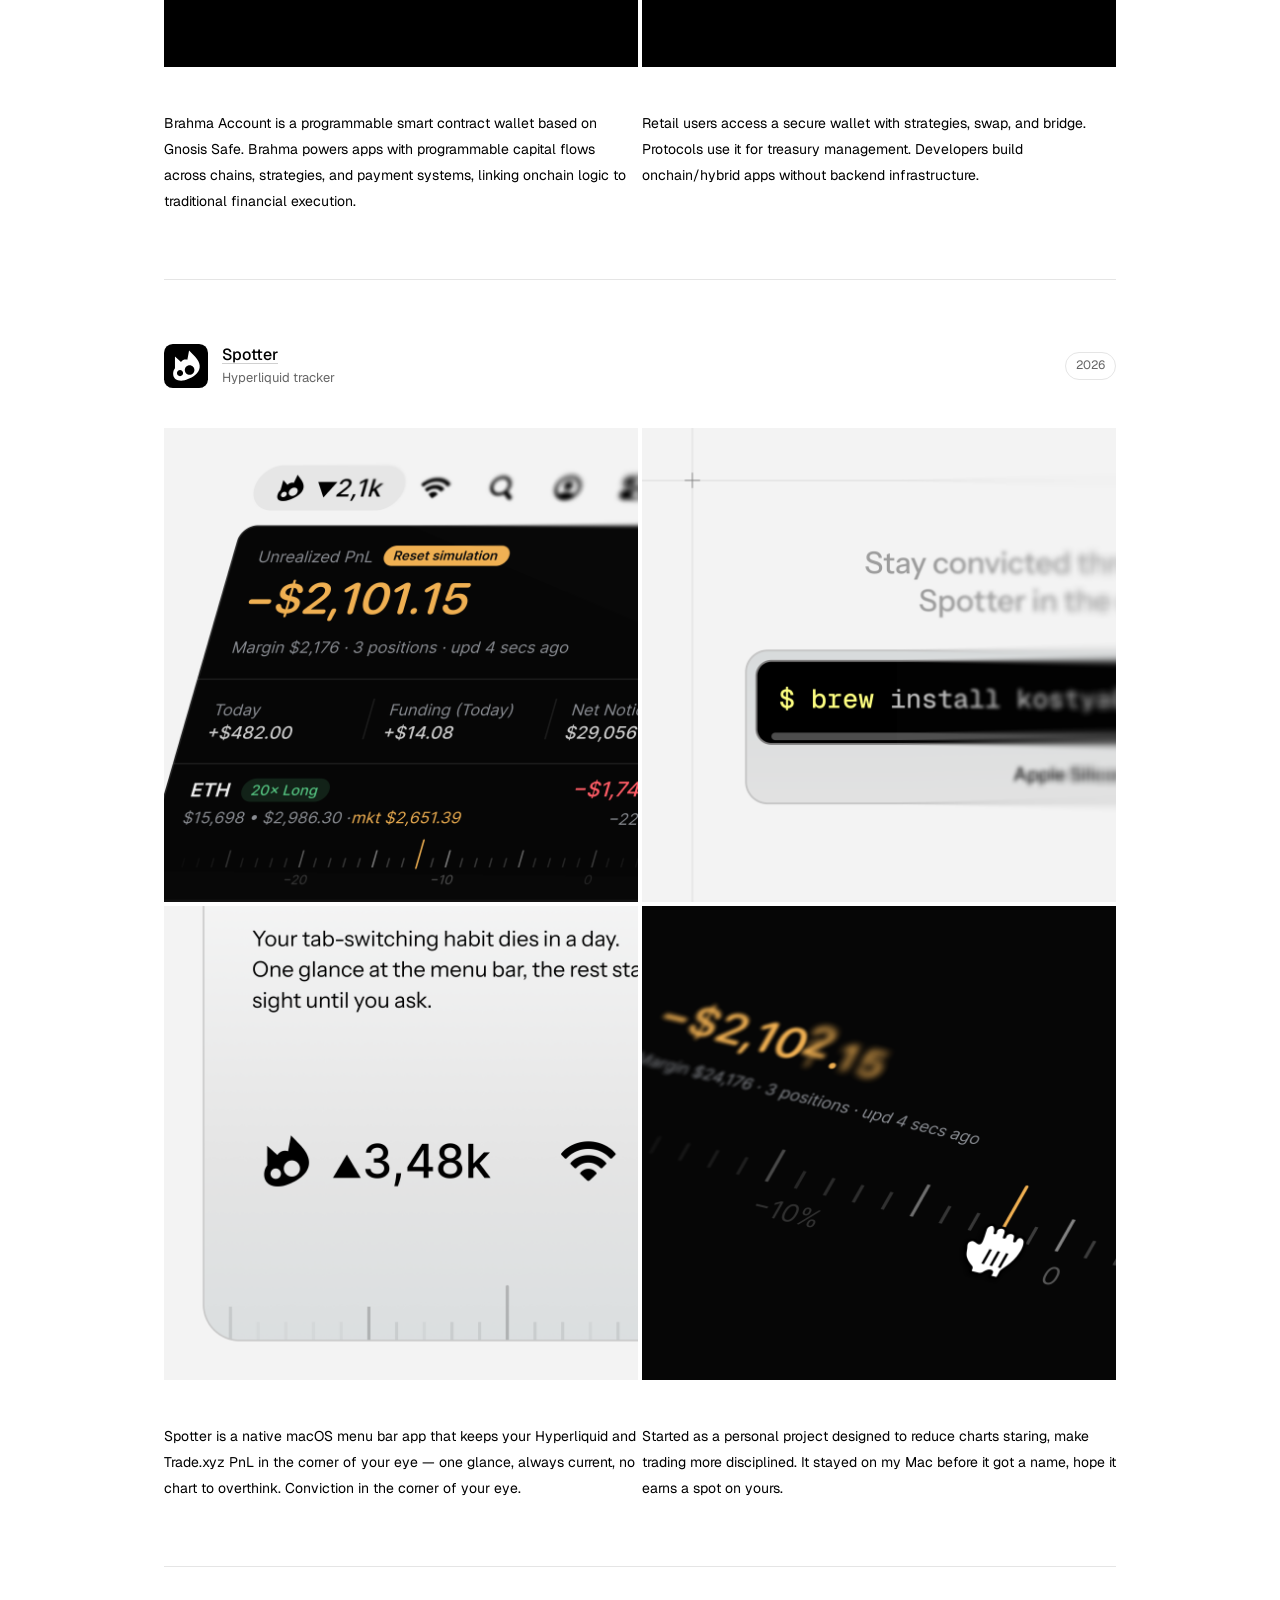
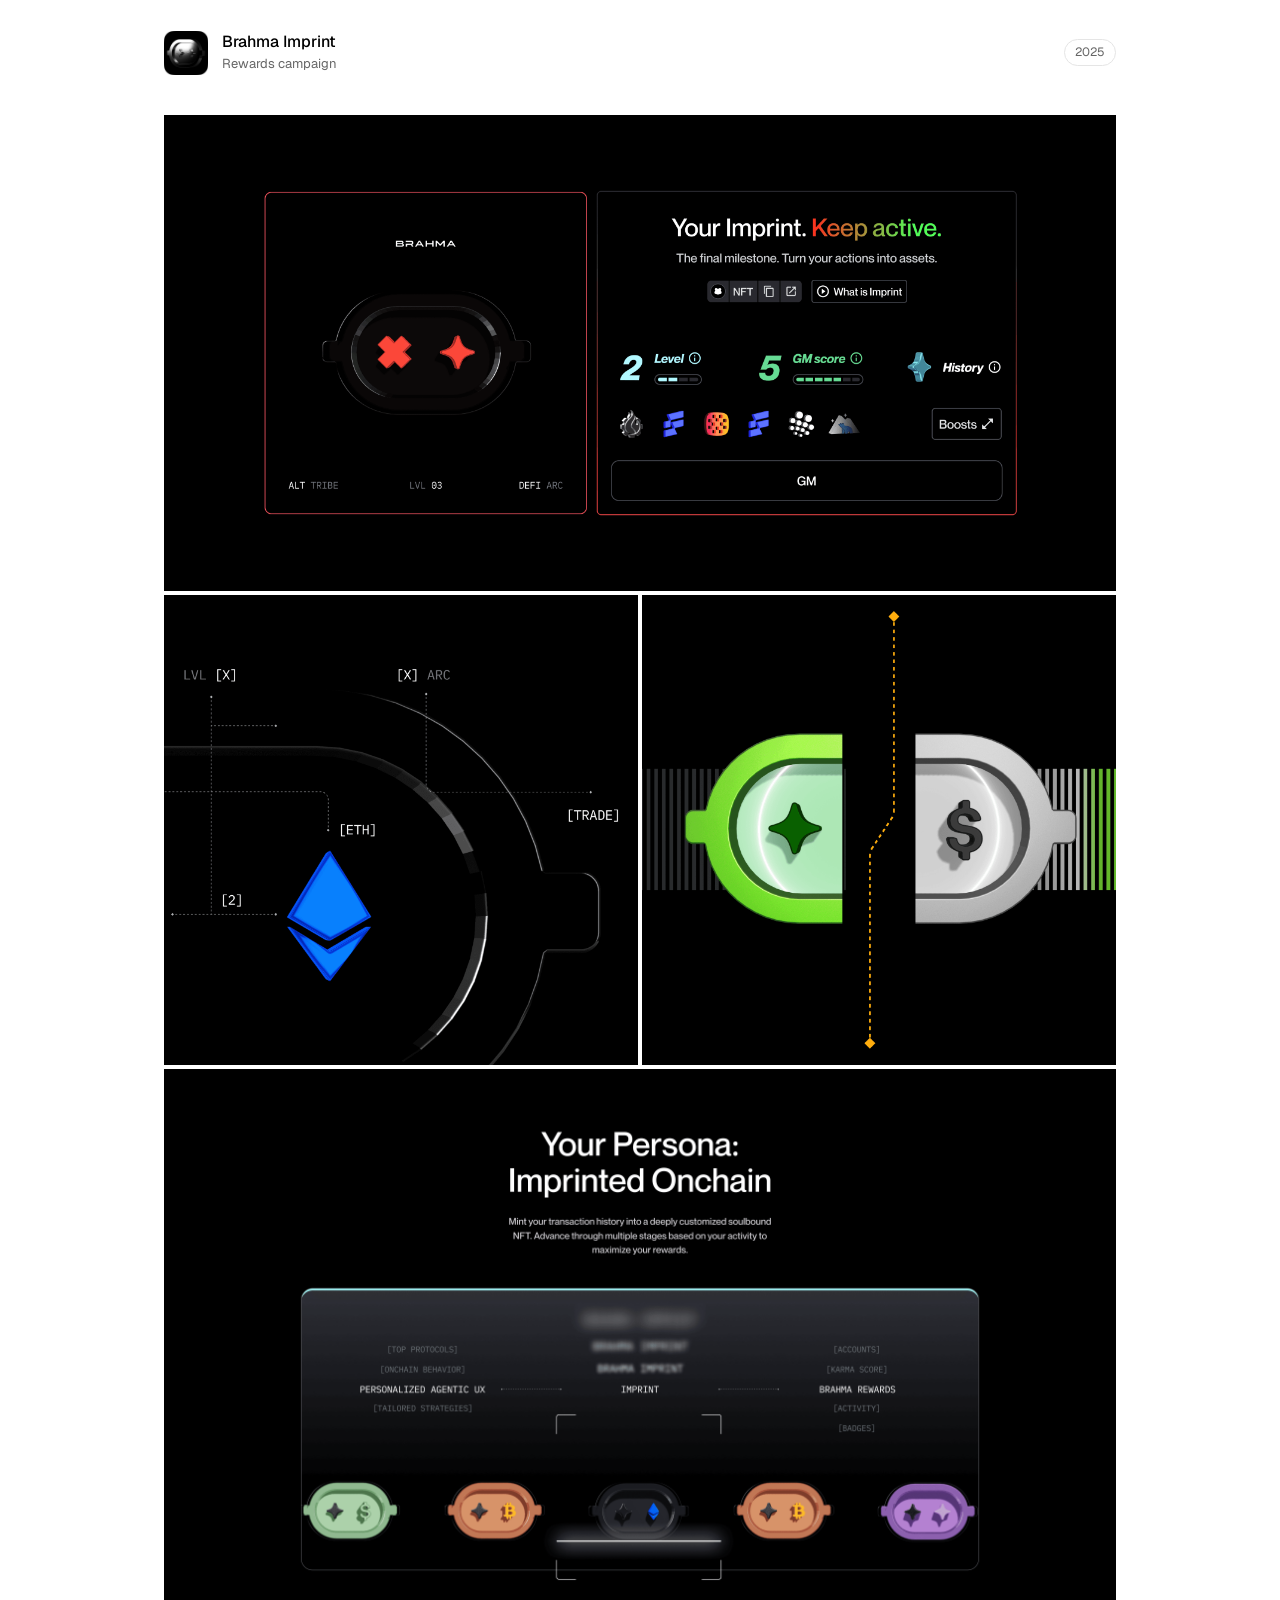
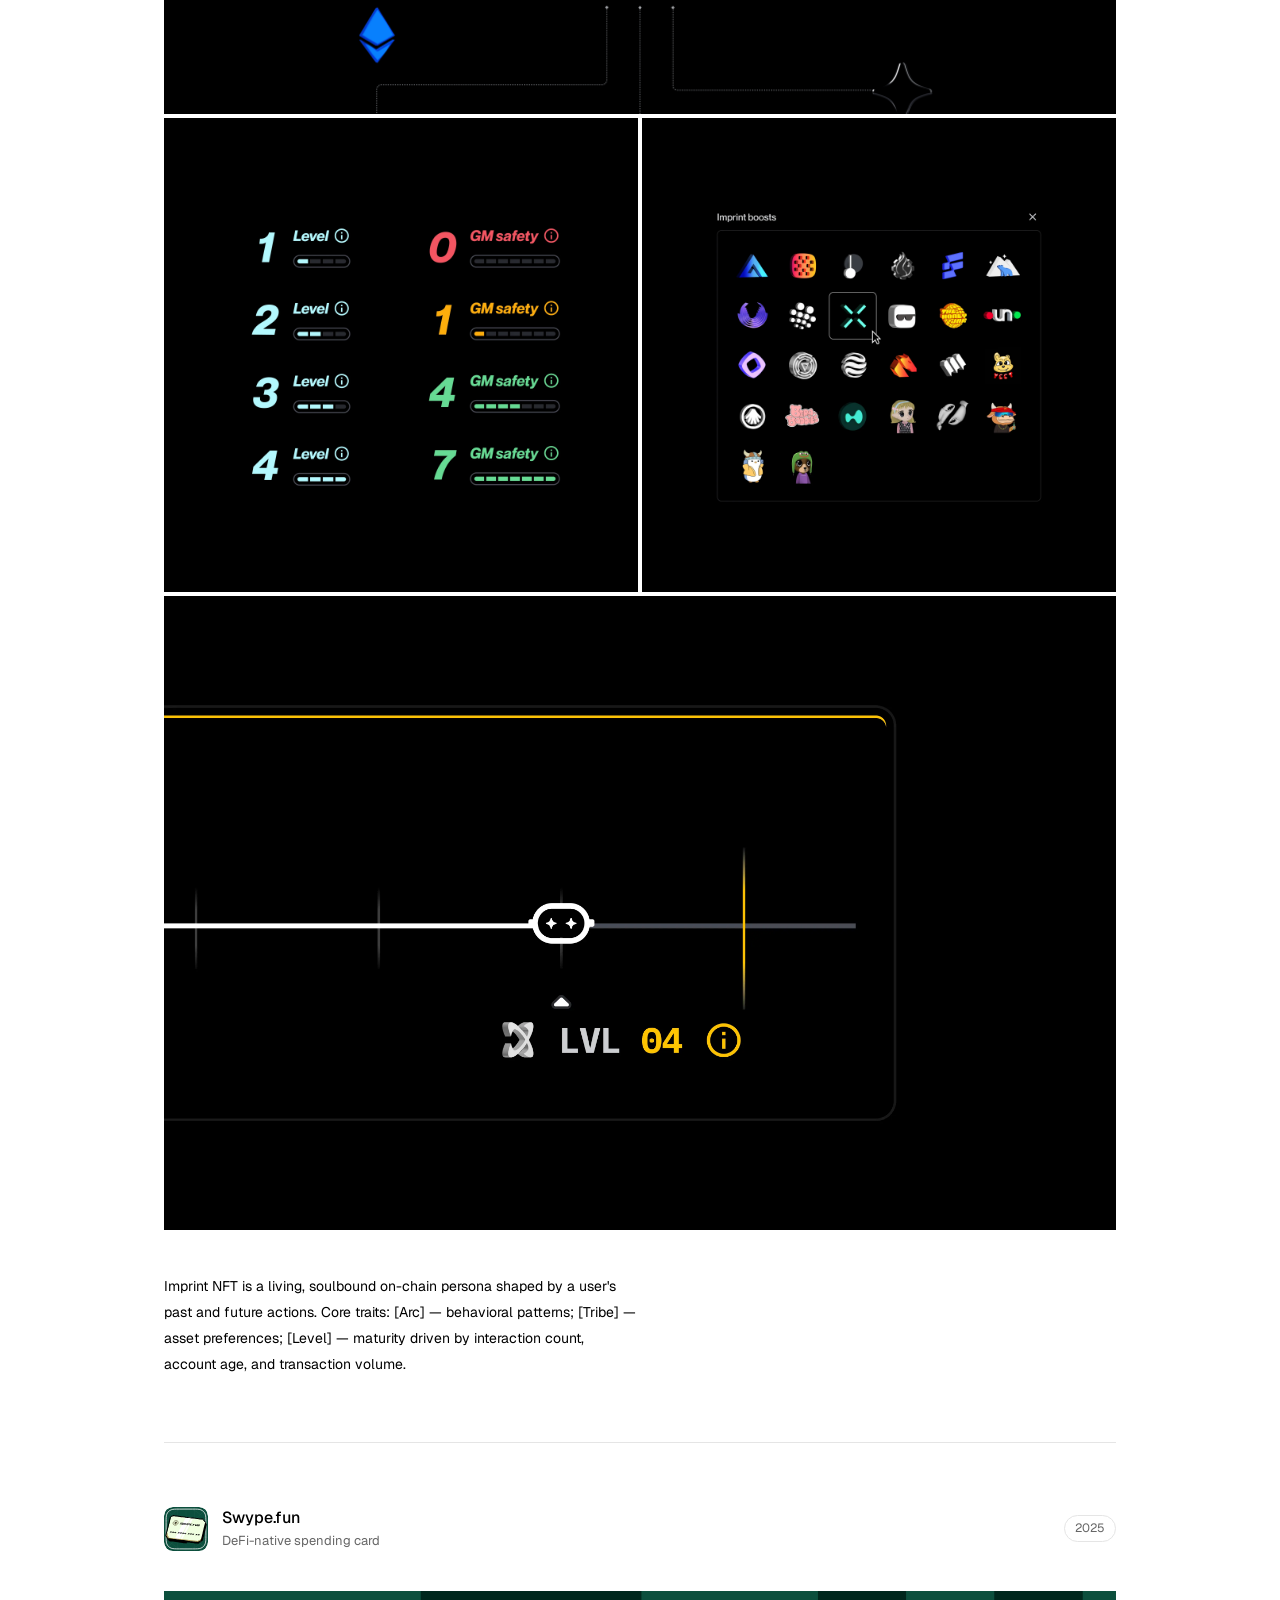
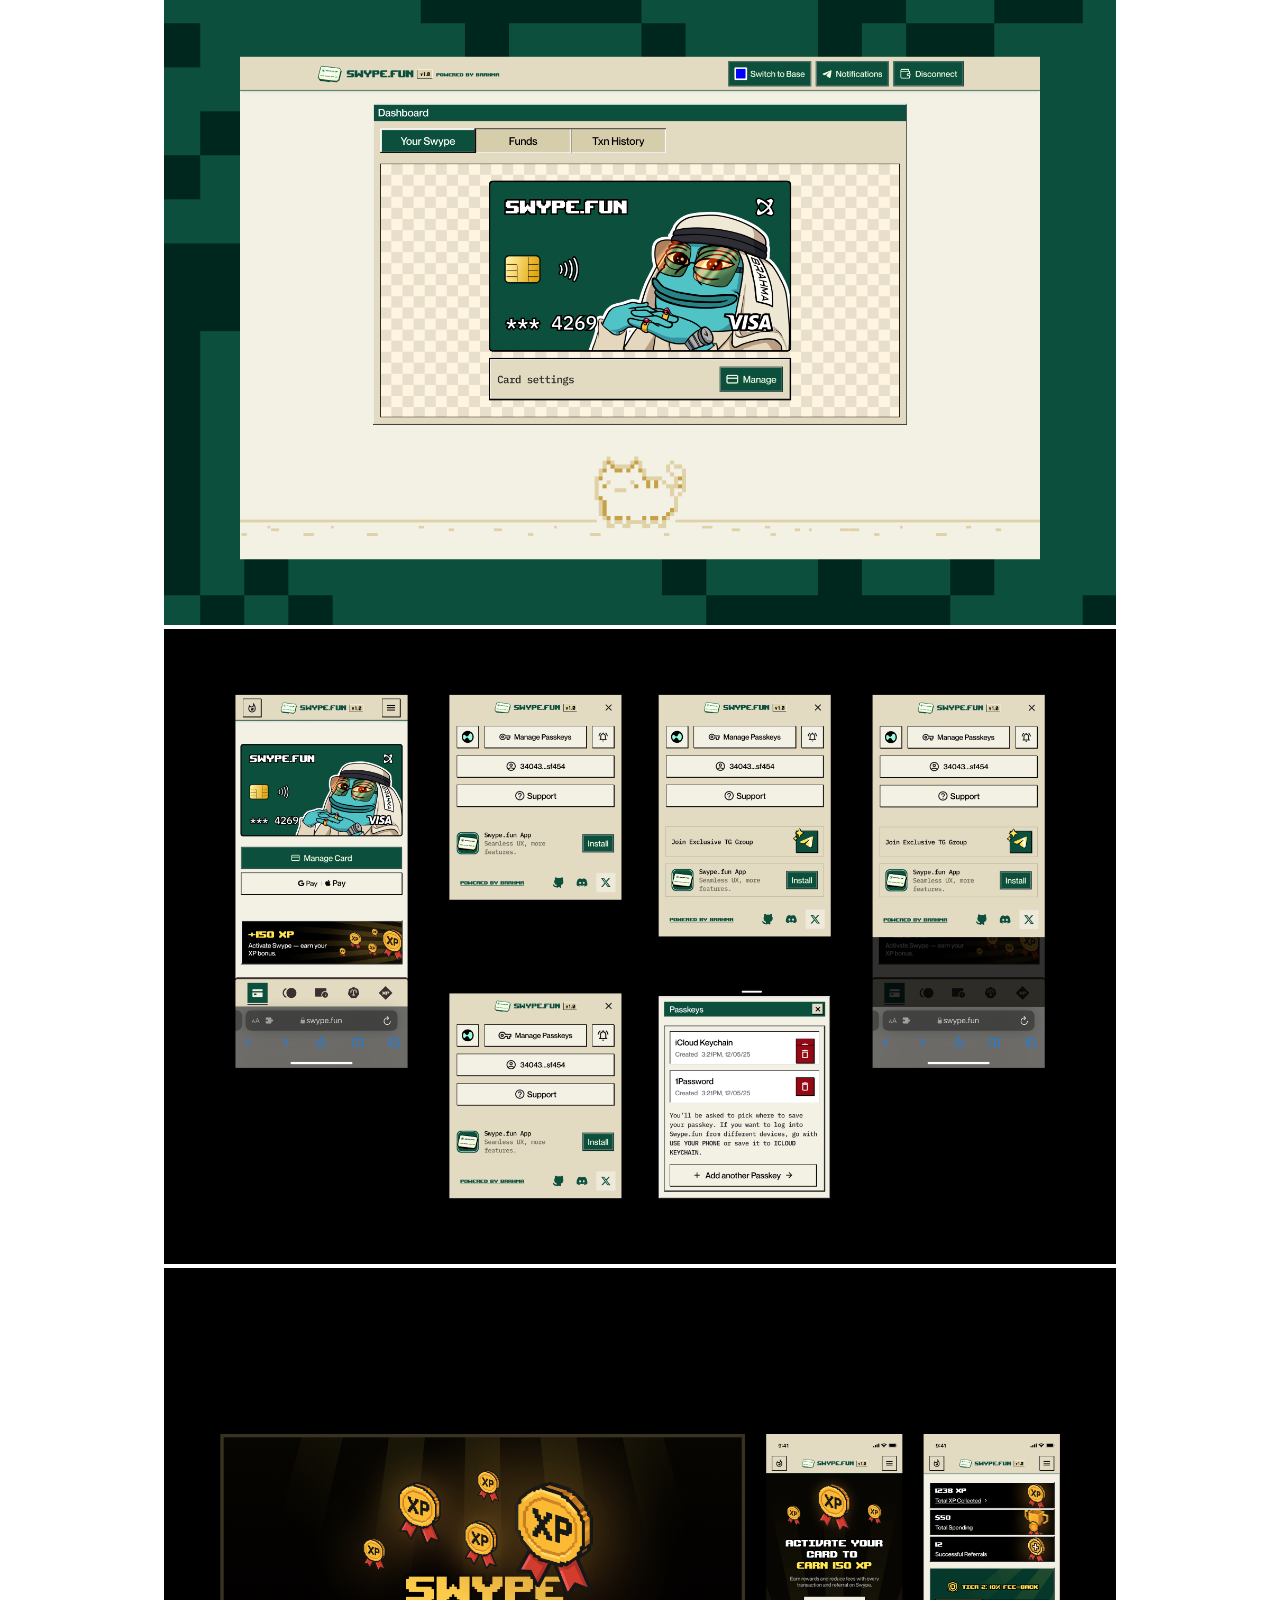
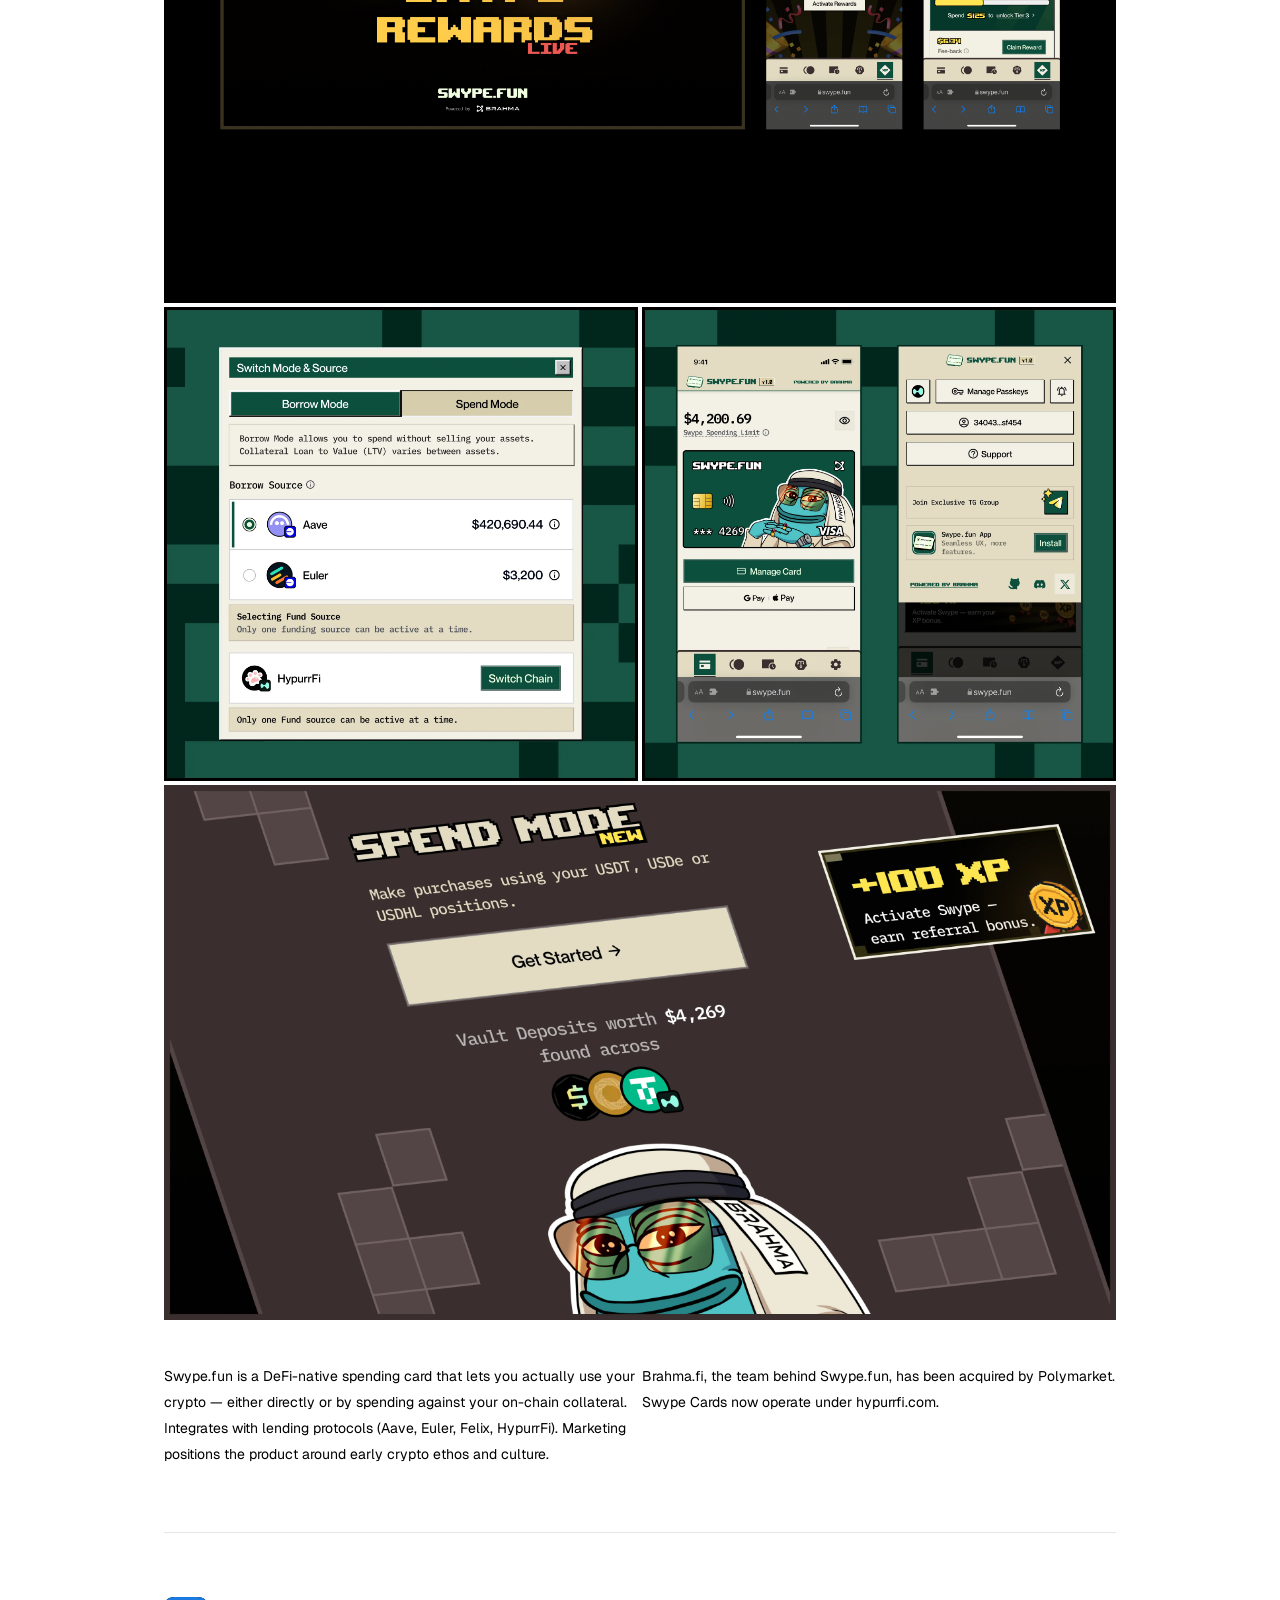
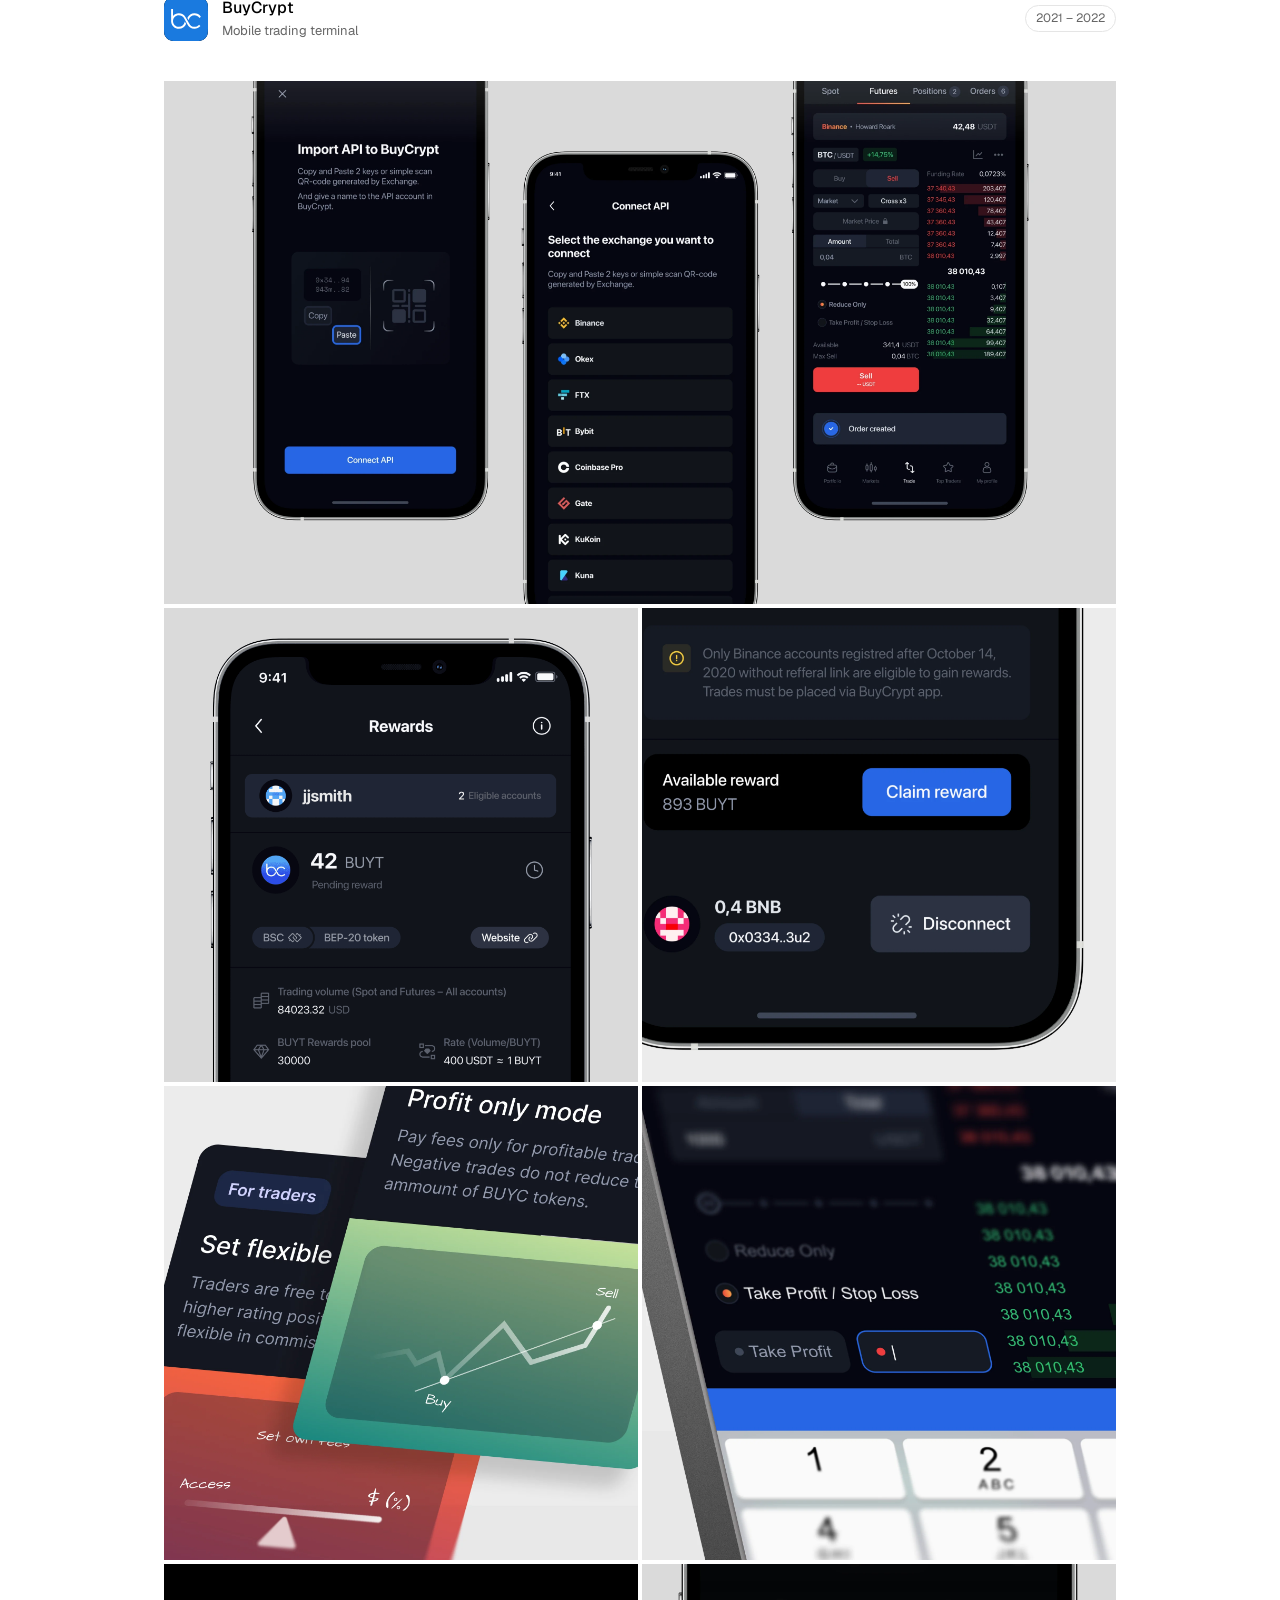
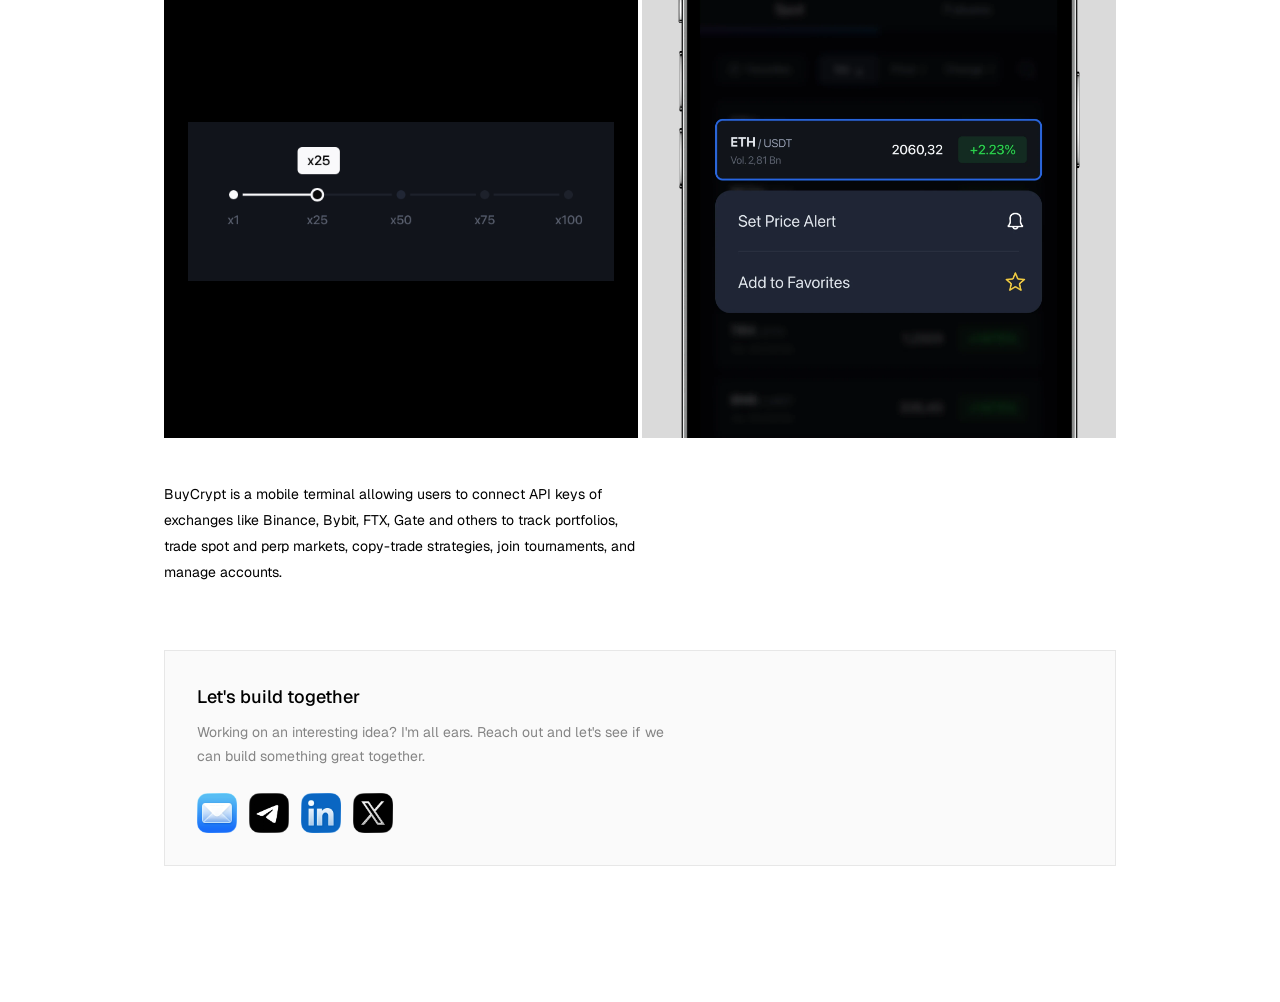
==== commit 44f261d5: "Add files via upload" ====
--- a/index.html
+++ b/index.html
@@ -156,7 +156,7 @@
     <section class="project">
       <div class="project-header">
         <div class="project-meta">
-          <img class="project-icon" src="assets/images/Imprint.svg" alt="Imprint icon" width="44" height="44" loading="lazy">
+          <img class="project-icon" src="assets/images/imprint@2x.jpg" alt="Imprint icon" width="44" height="44" loading="lazy">
           <div class="project-meta-text">
             <h2 class="project-title">Brahma Imprint</h2>
             <p class="project-tagline">Rewards campaign</p>
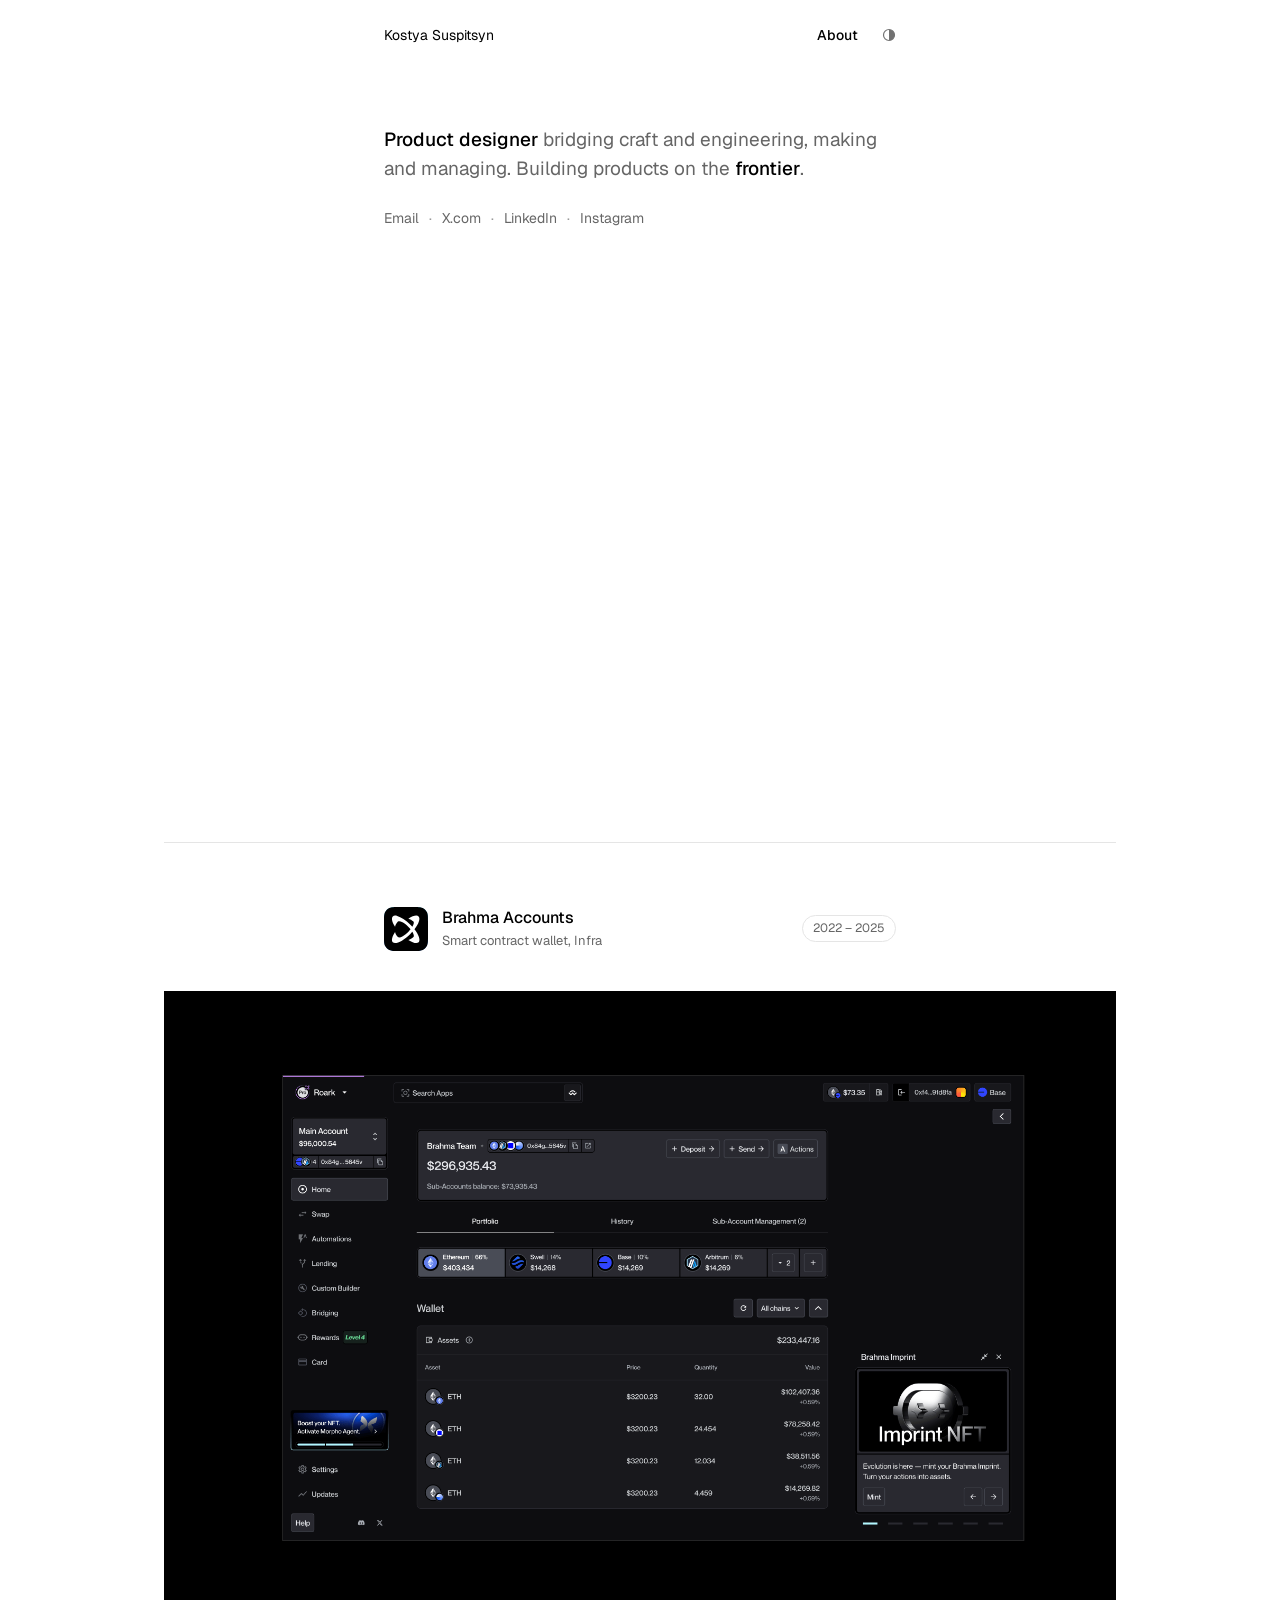
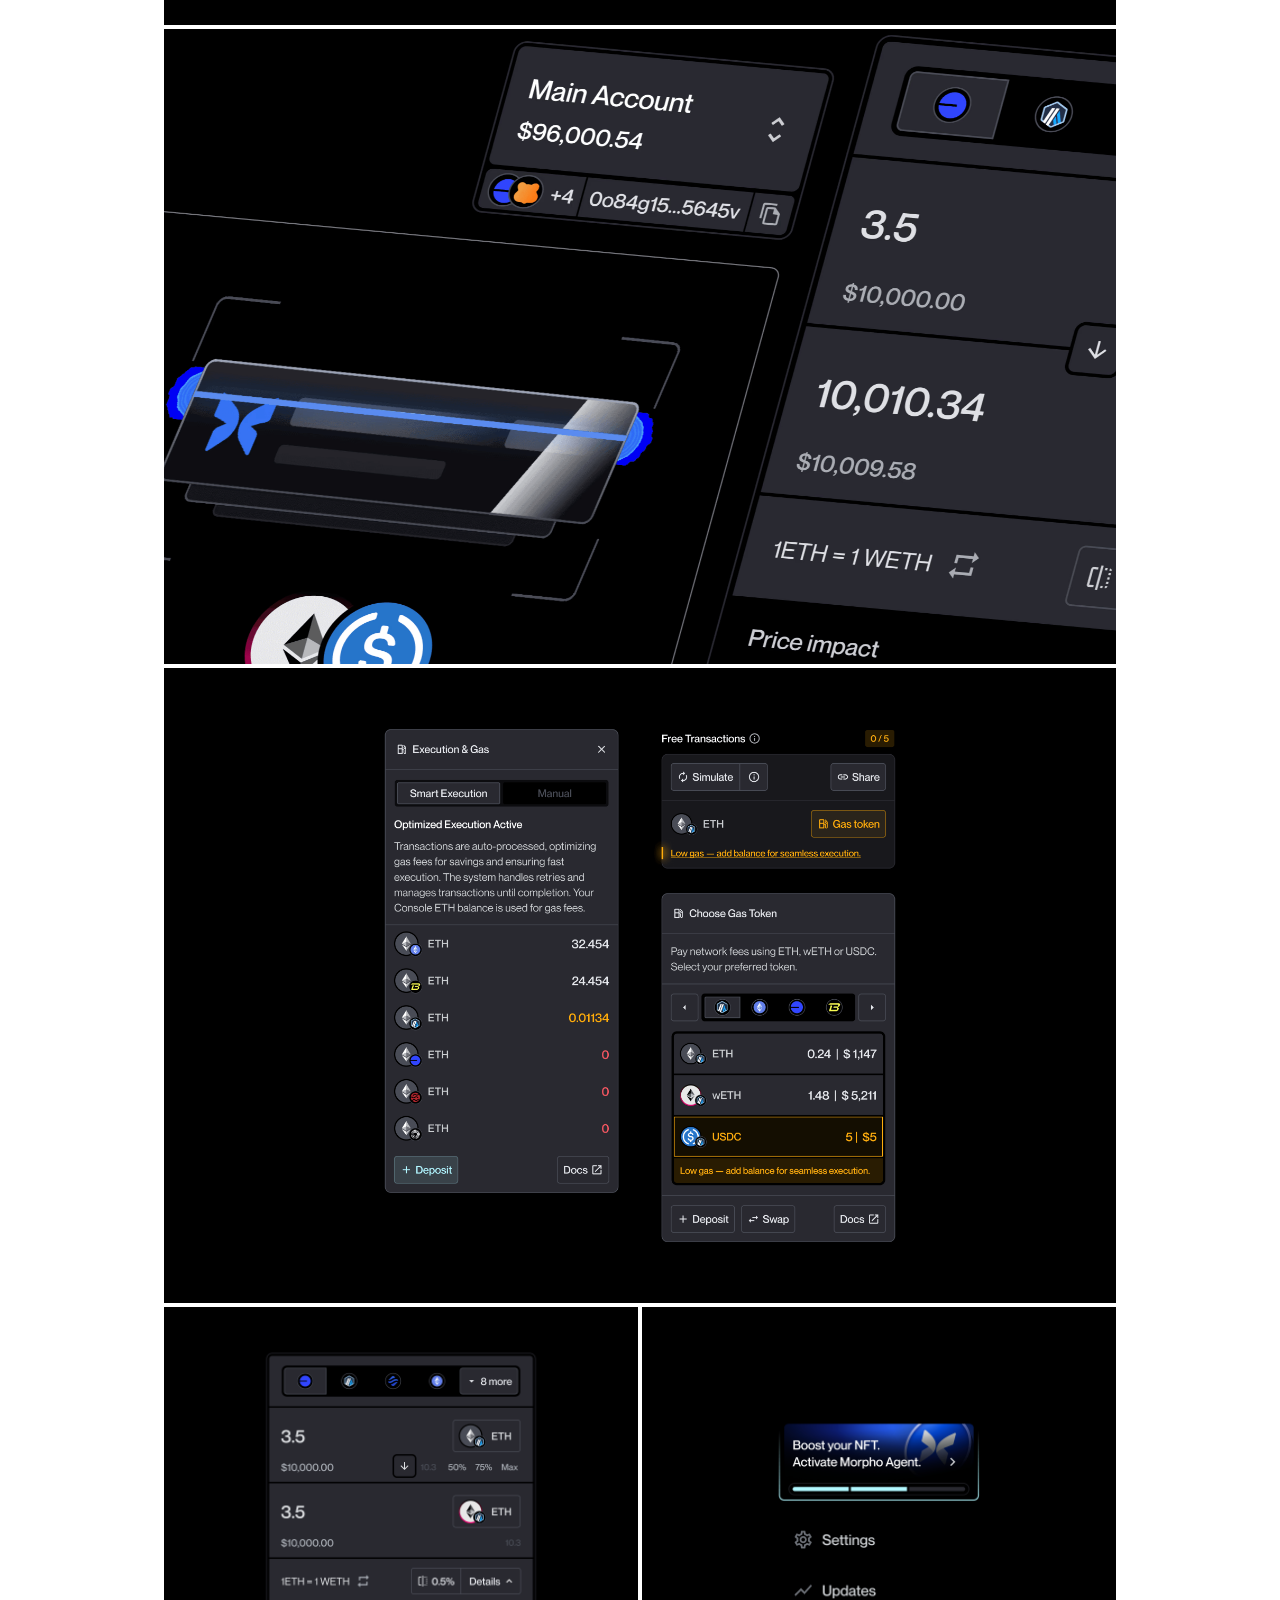
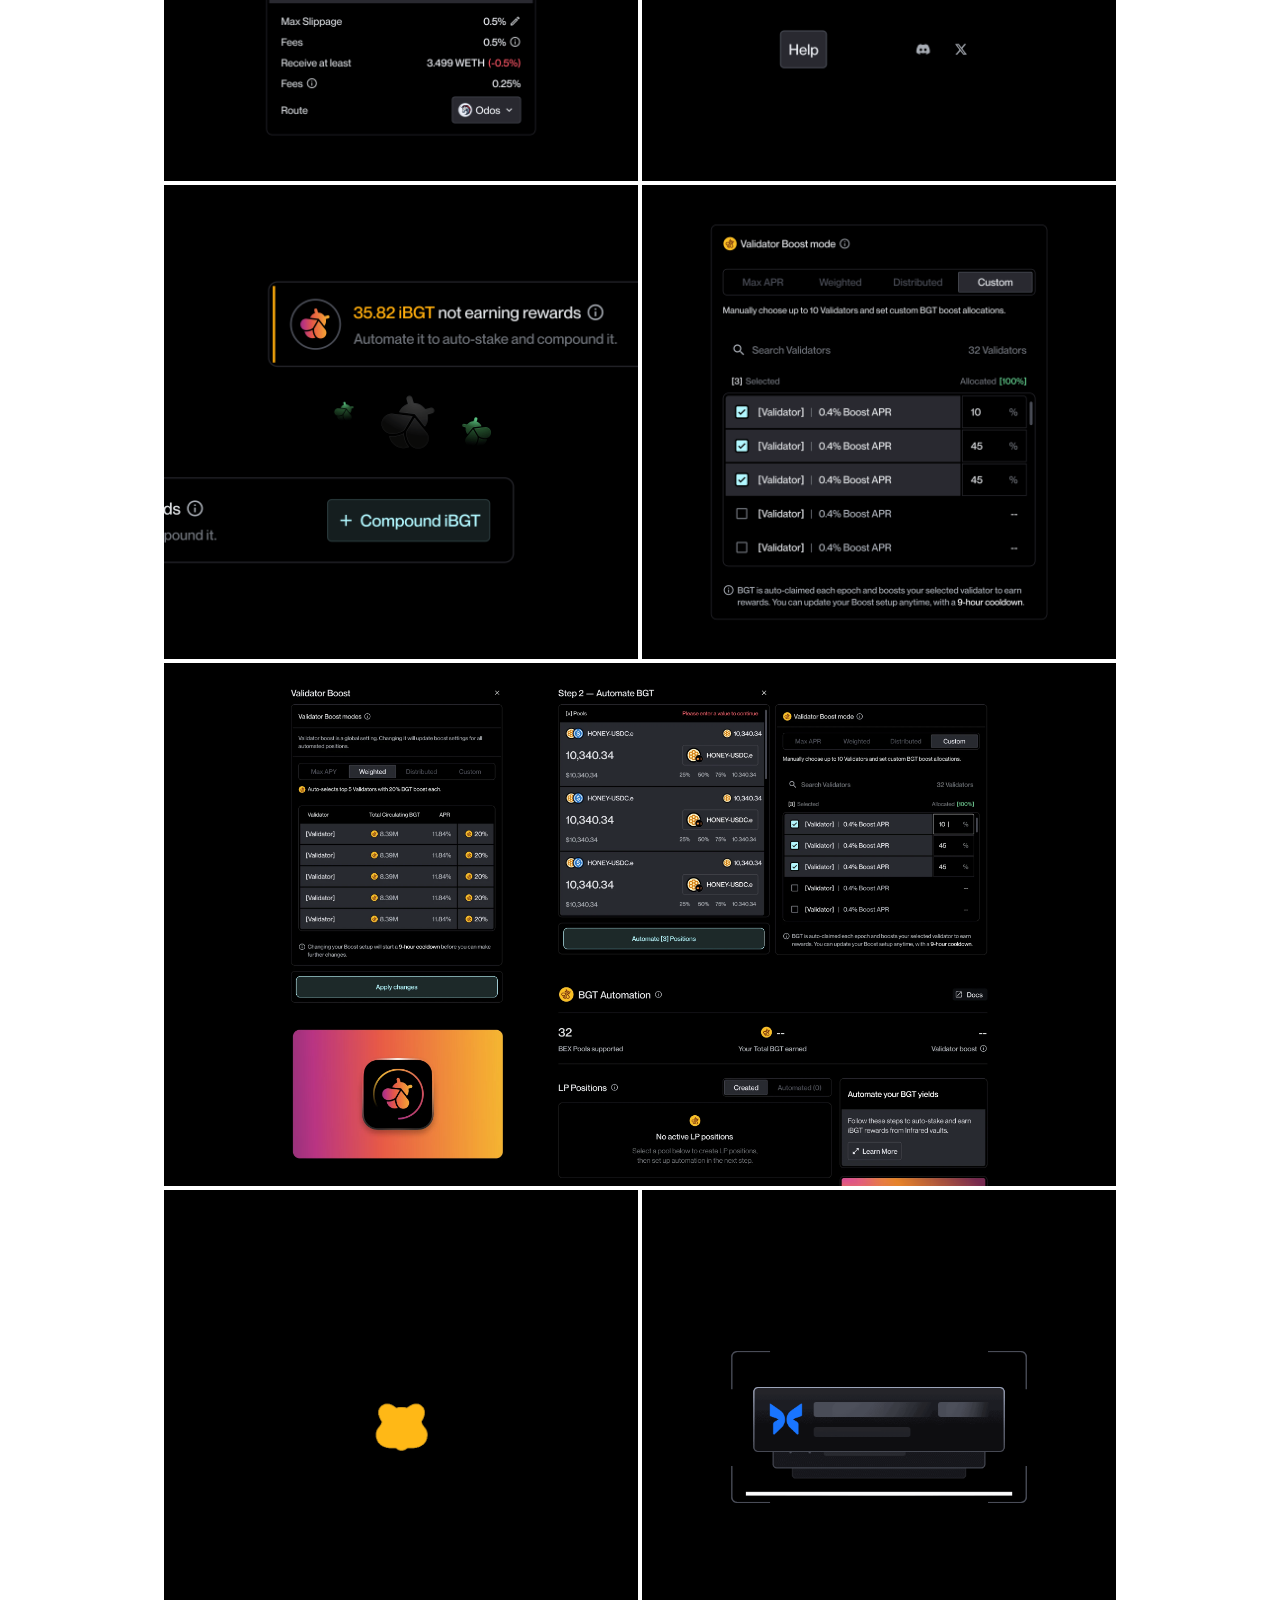
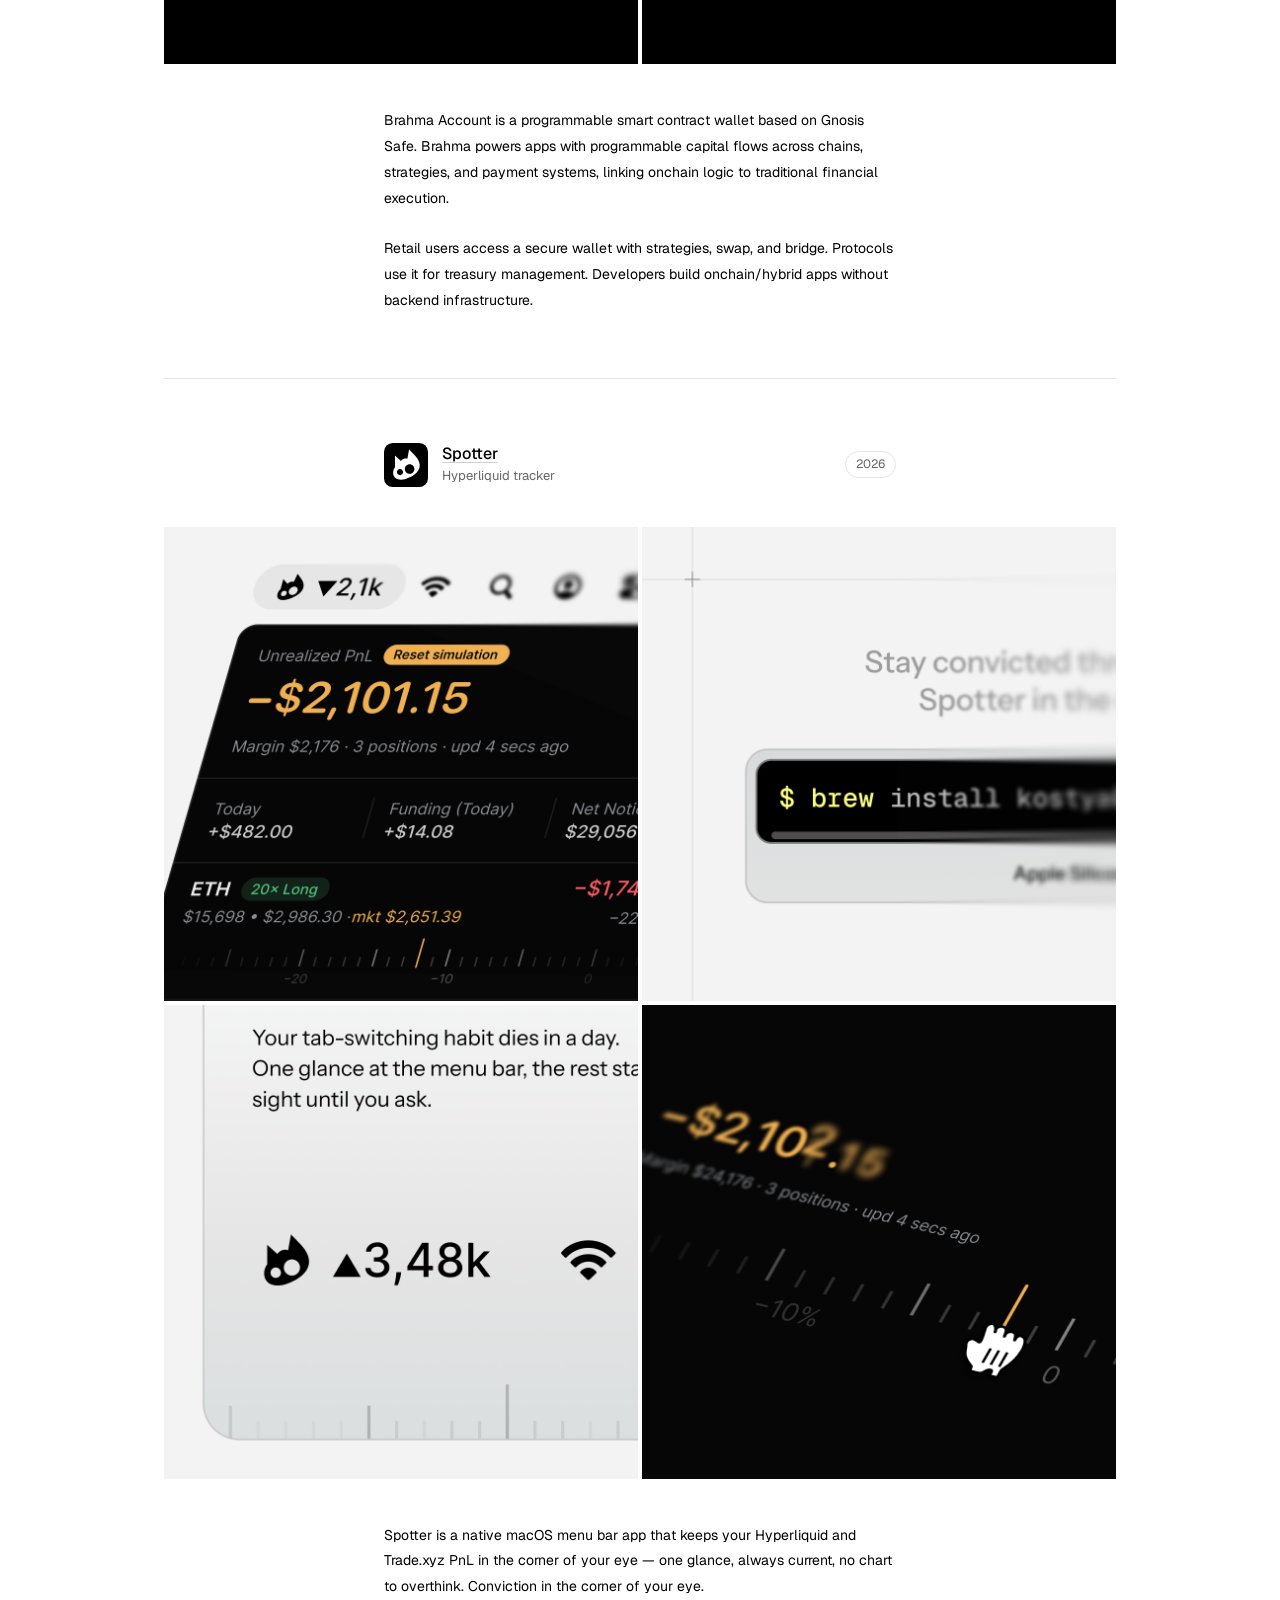
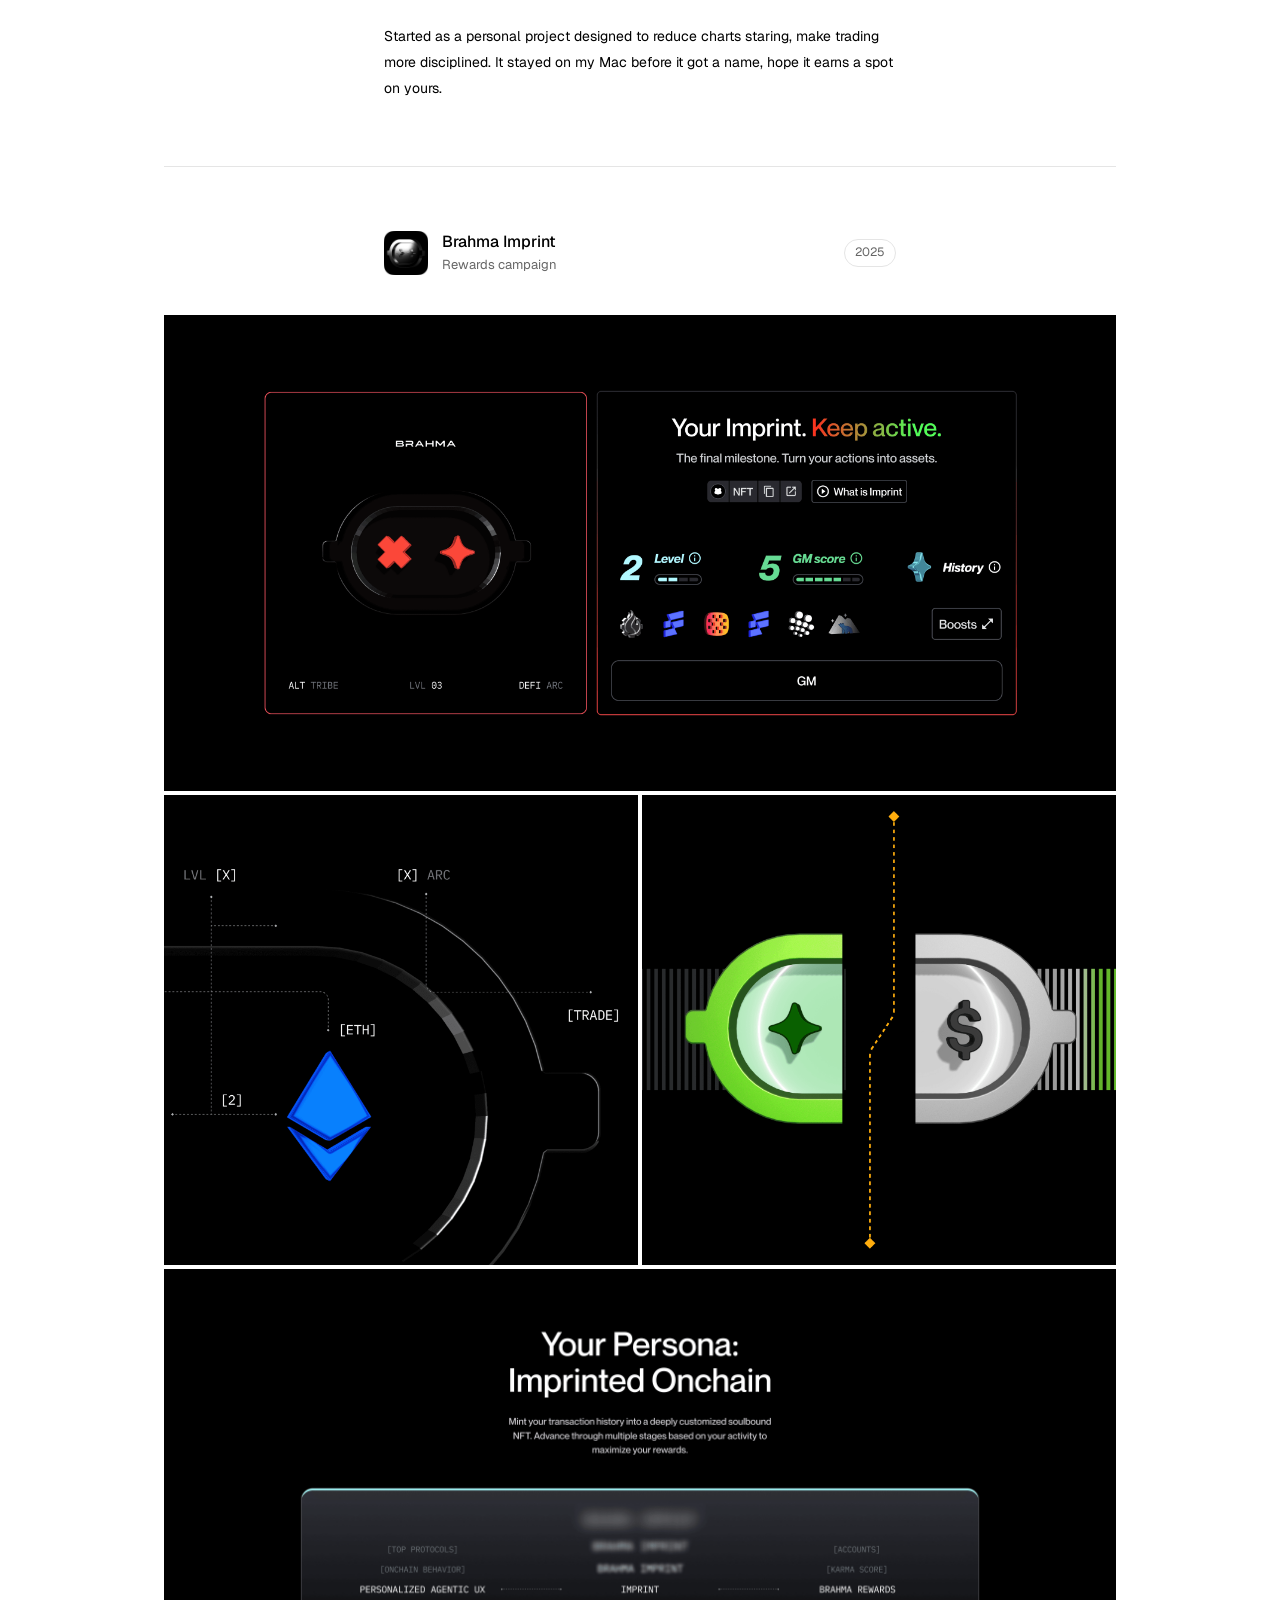
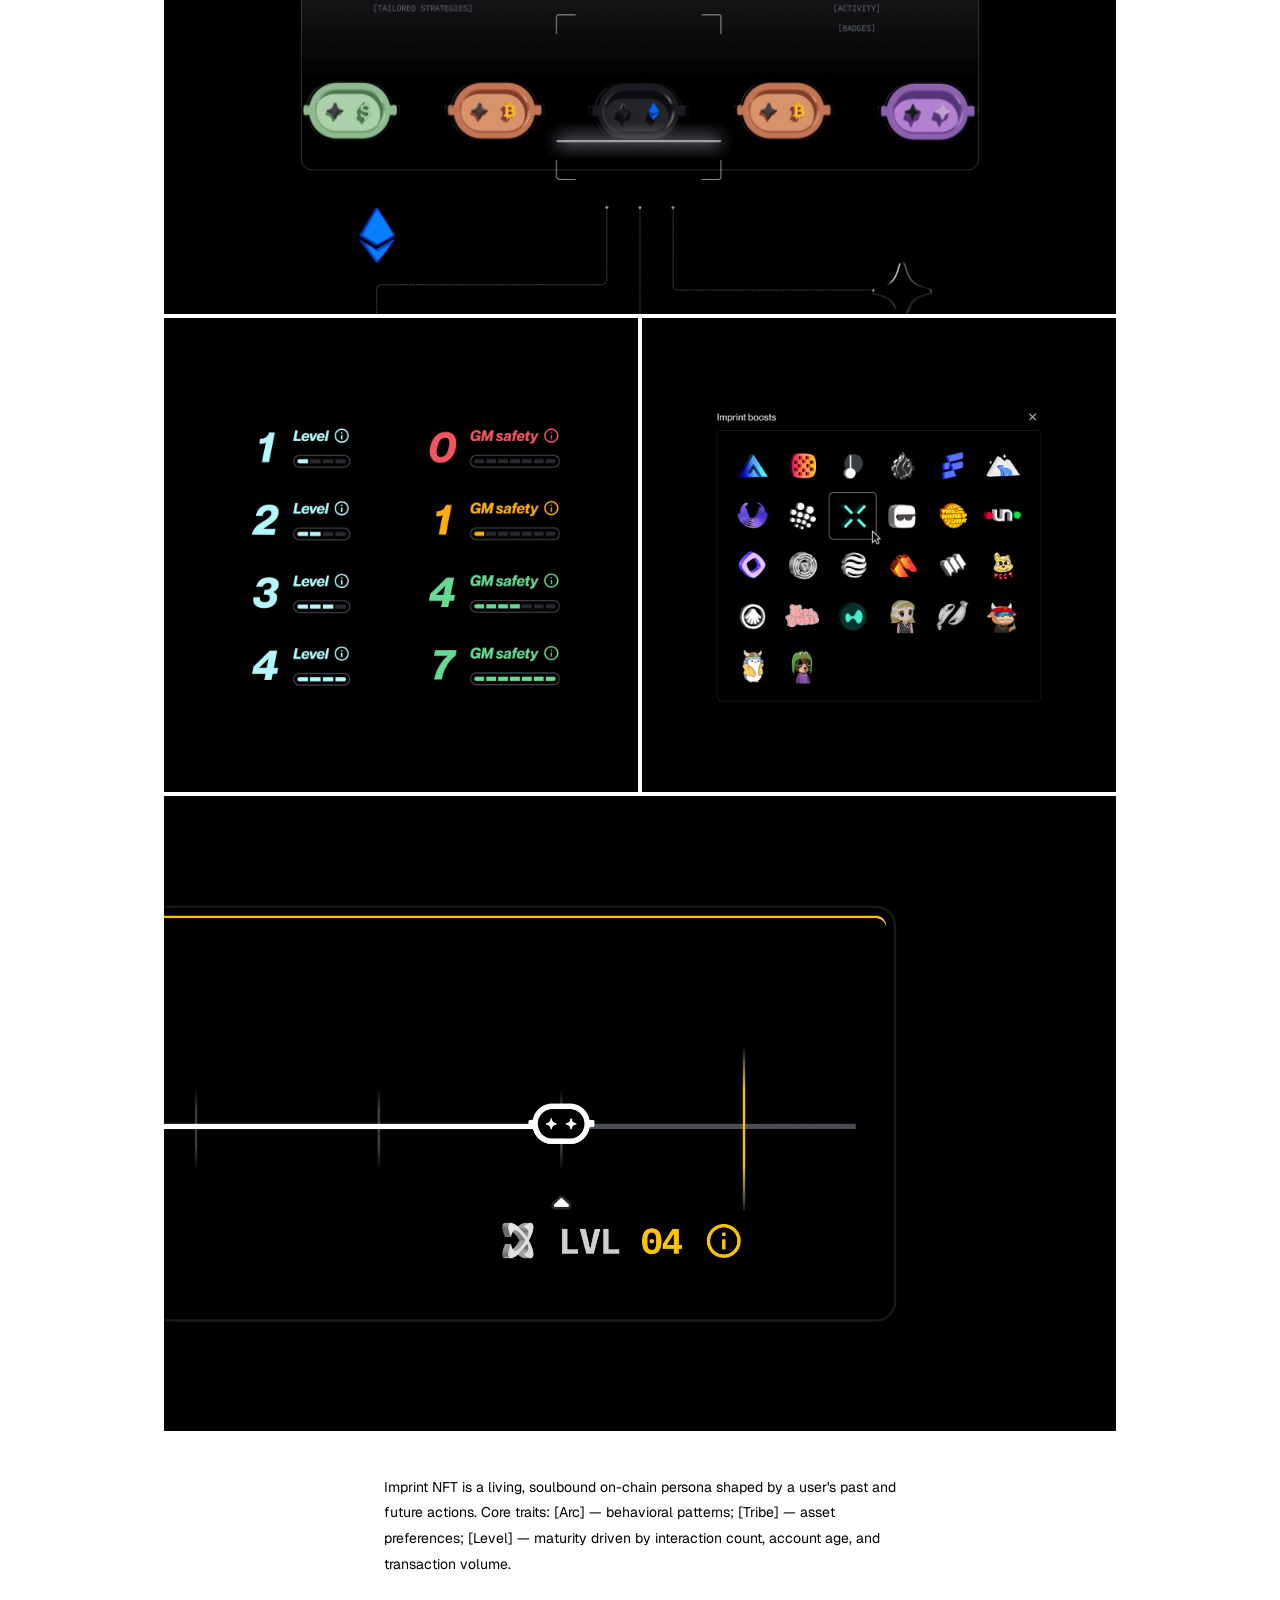
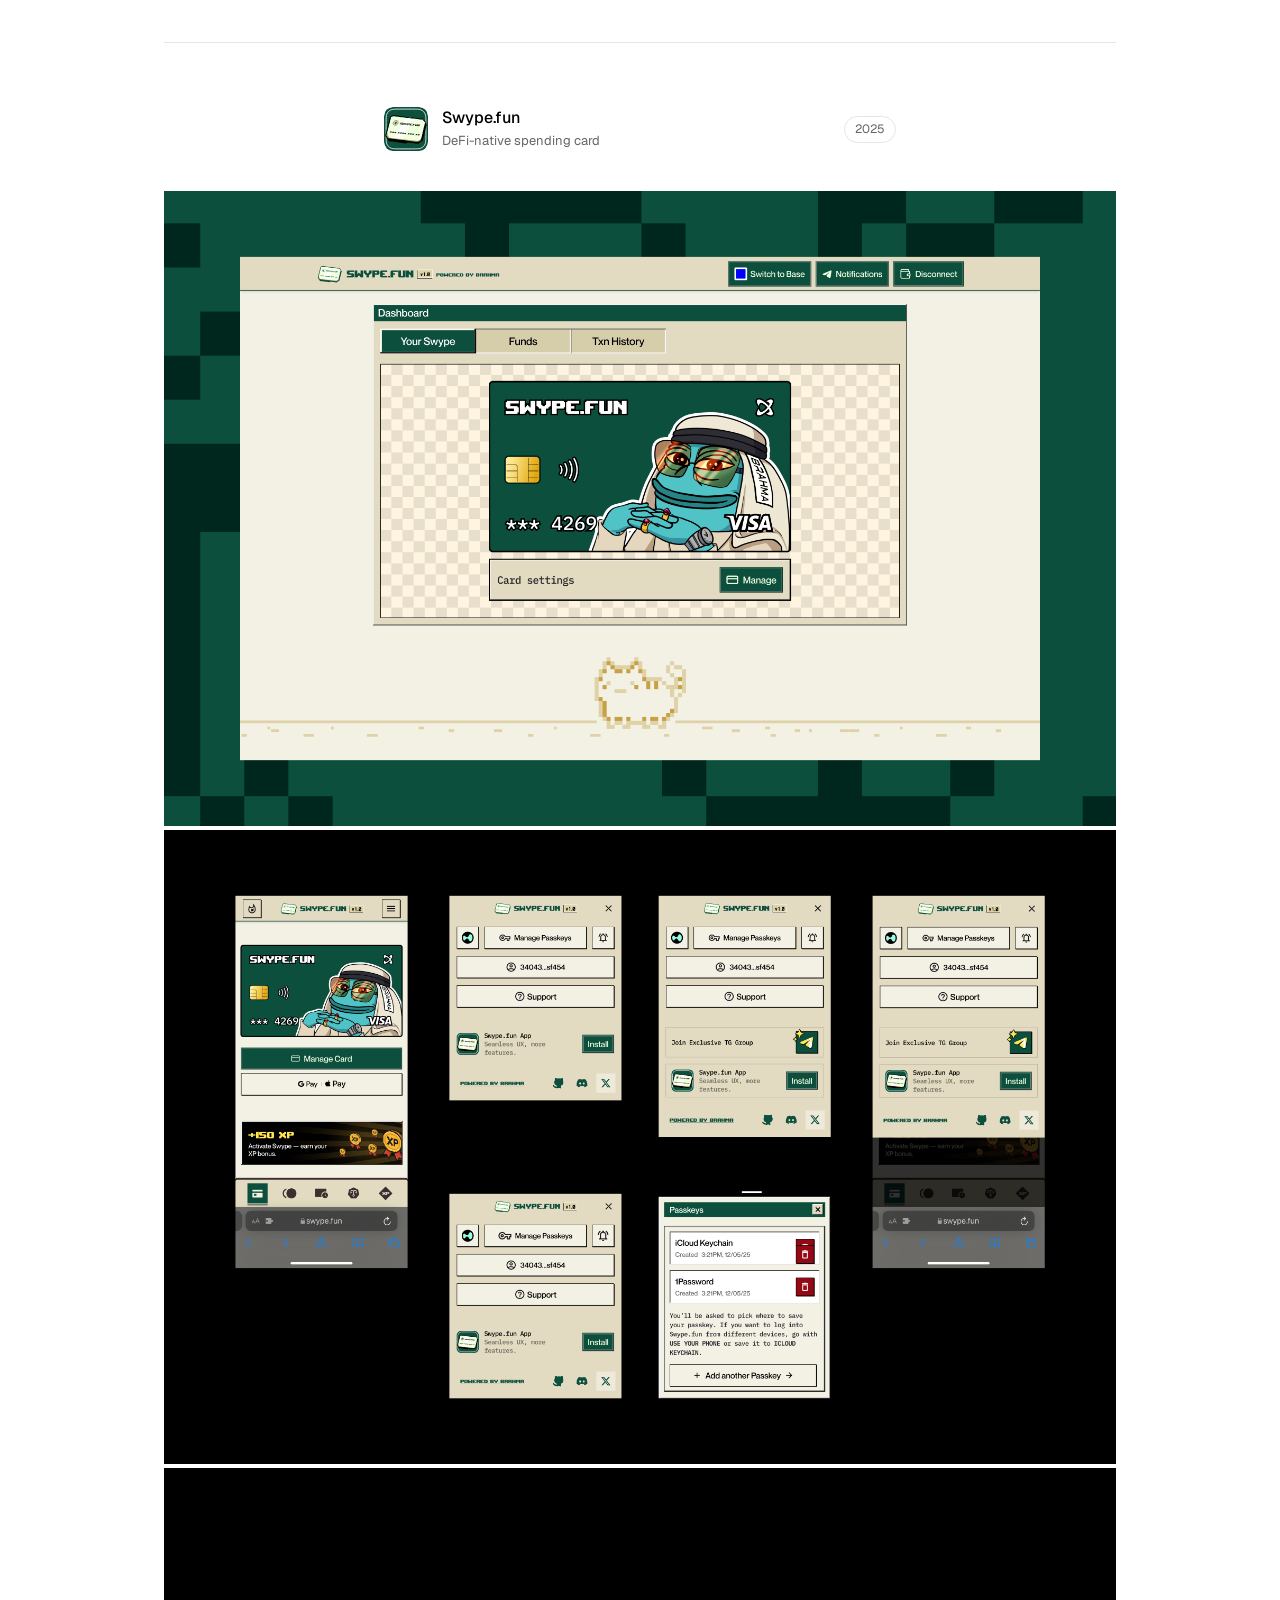
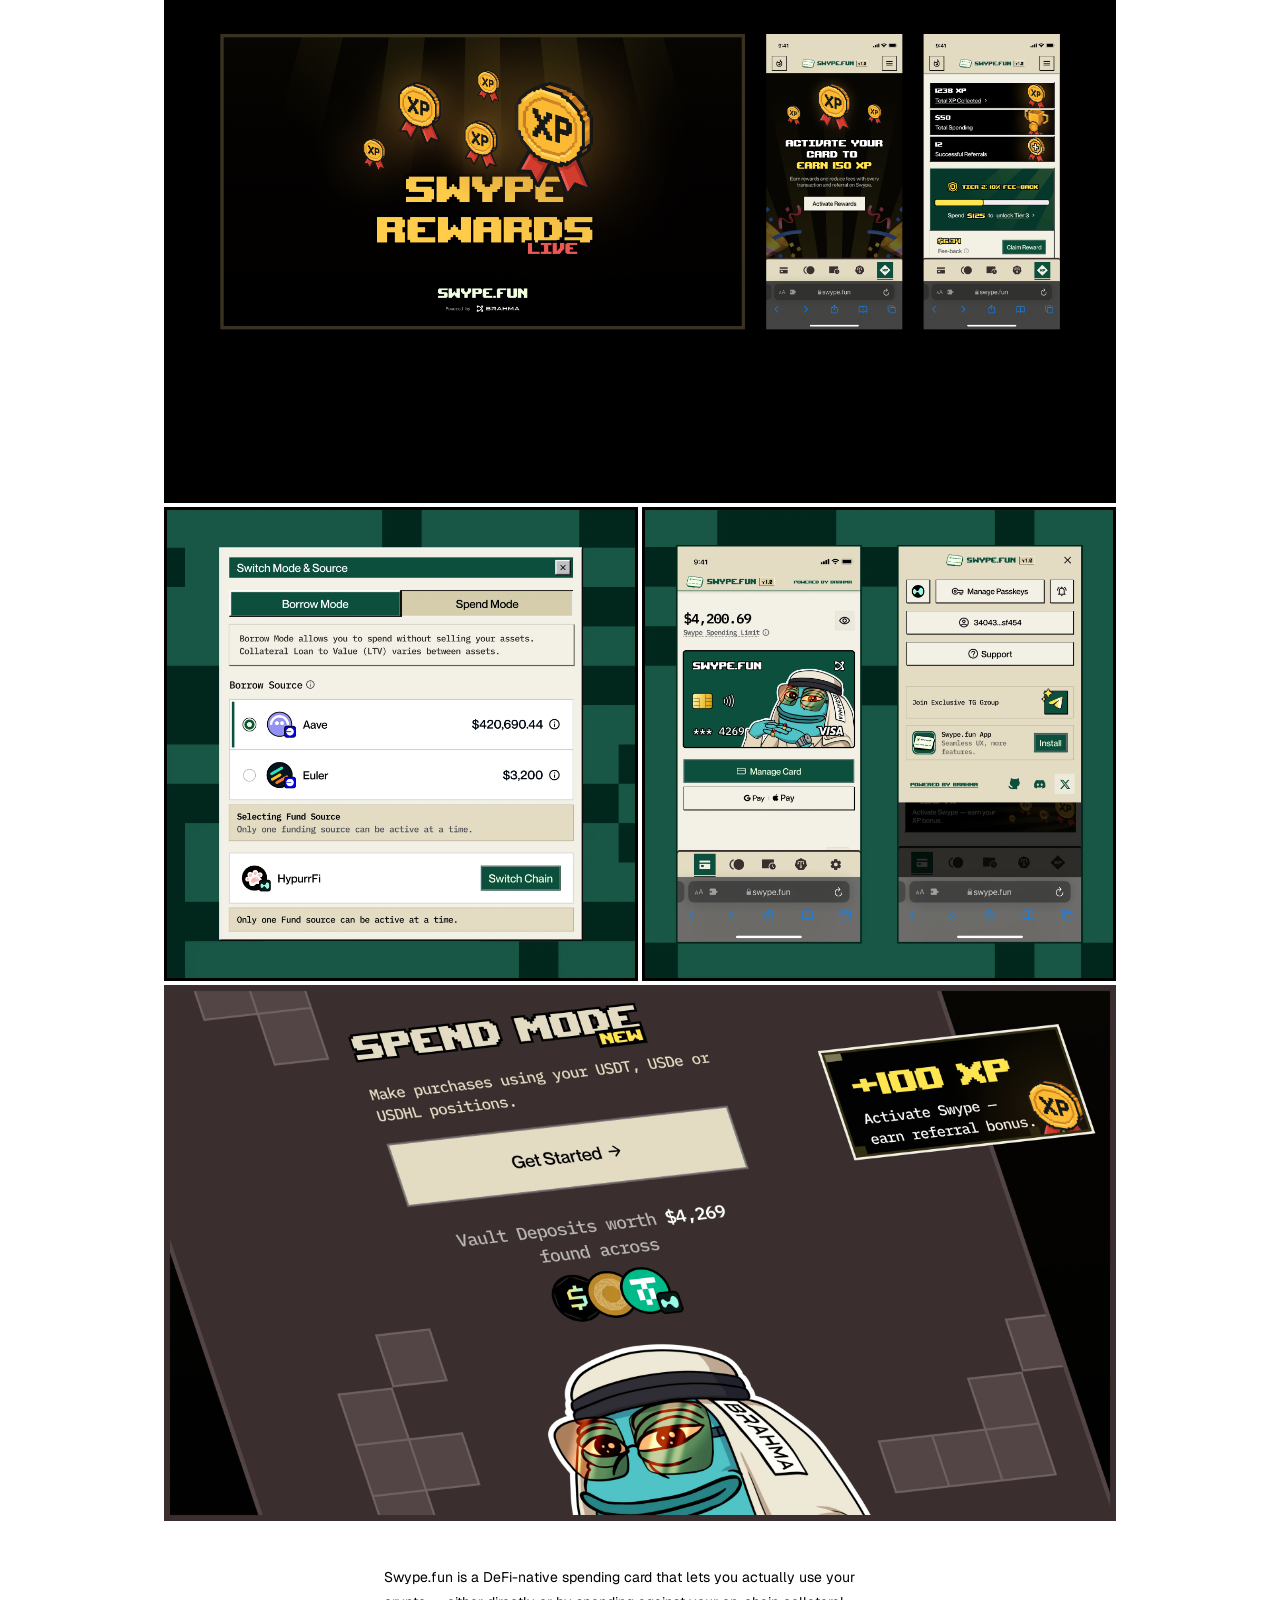
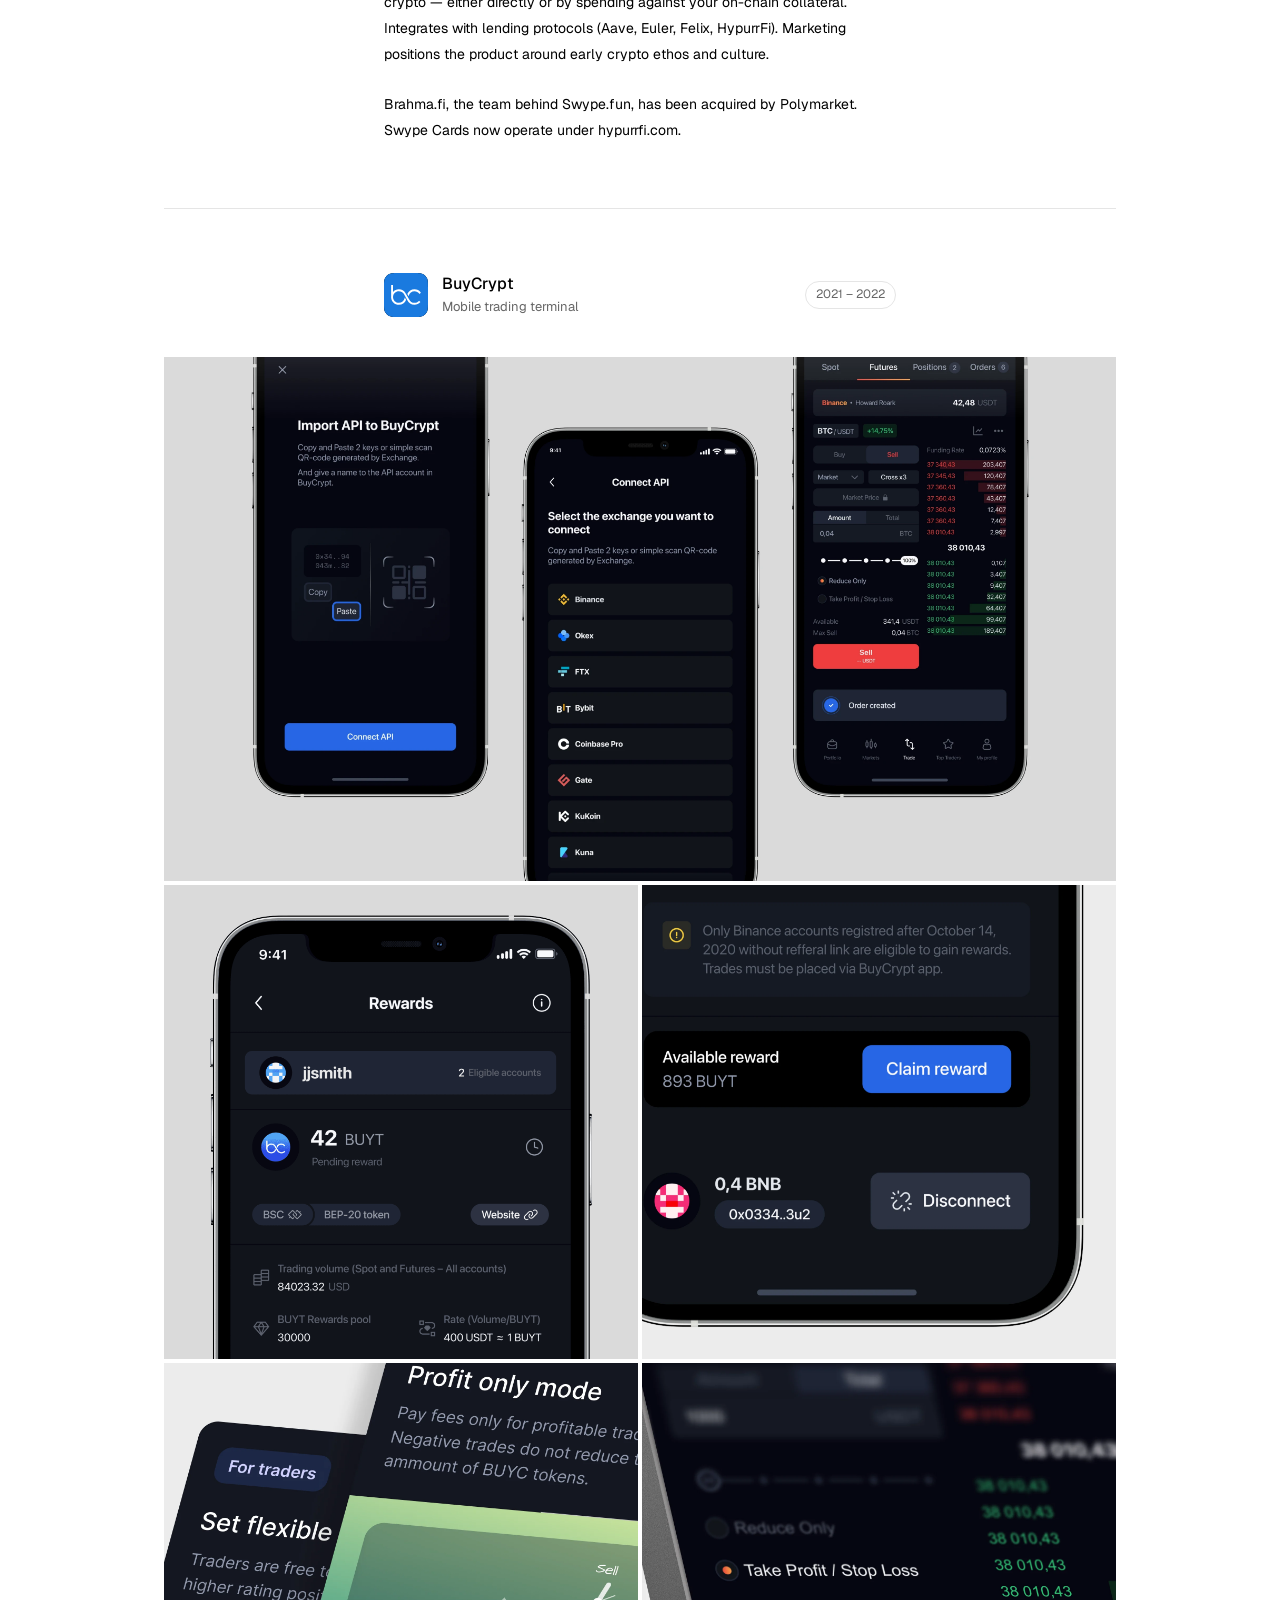
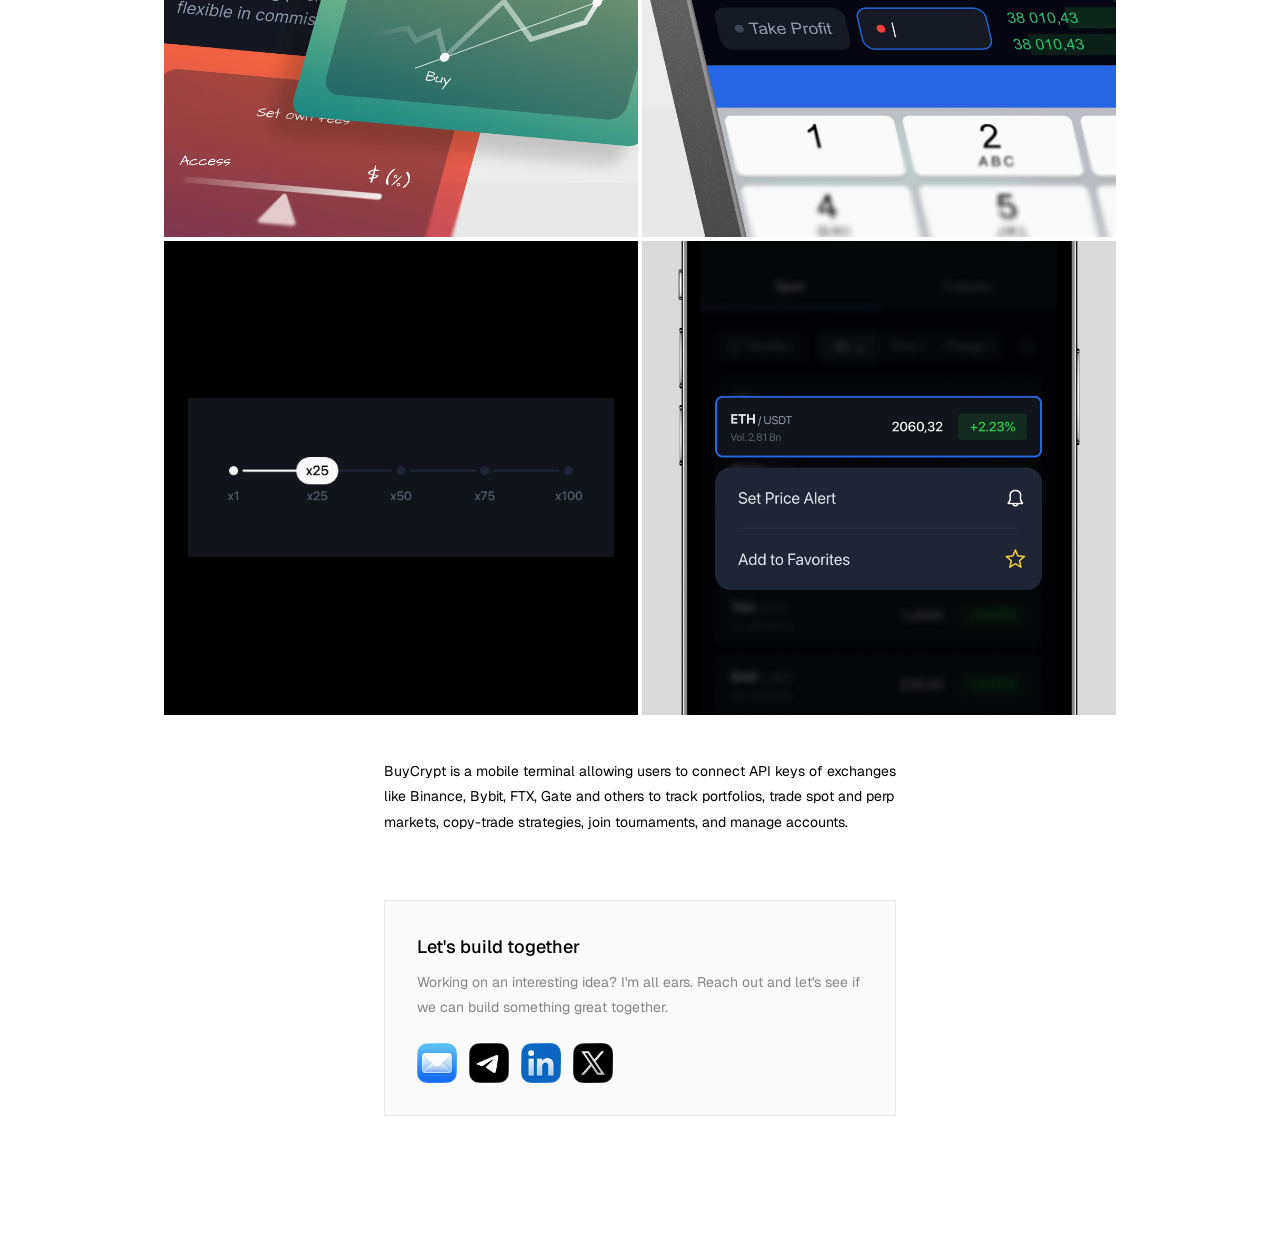
==== commit f17e1509: "Install Vercel Web Analytics Implemented Vercel Web Analytics for static HTML website  ## Changes Ma" ====
--- a/index.html
+++ b/index.html
@@ -302,5 +302,6 @@
   </footer>
 
 <script src="theme.js"></script>
+<script defer src="https://cdn.vercel-insights.com/v1/script.js"></script>
 </body>
 </html>
--- a/styles.css
+++ b/styles.css
@@ -28,6 +28,7 @@
   --link-underline-hover: #888;
   --font-sans:     'Geist', Arial, sans-serif;
   --content-width: 1000px;
+  --text-width:    512px;
   --page-pad:      24px;
   --gap-xs:        8px;
   --gap-sm:        12px;
@@ -98,7 +99,7 @@
 
 /* About page: nav stays global width, body returns to the narrow column */
 .about-body {
-  max-width: 480px;
+  max-width: var(--text-width);
   margin: 0 auto;
 }
 
@@ -172,6 +173,12 @@
   flex-direction: column;
 }
 
+/* Menu shares the narrow text column (both pages) */
+.nav--home {
+  width: min(var(--text-width), 100%);
+  margin-inline: auto;
+}
+
 .hero-inner {
   padding: var(--gap-xl) 0 72px;
 }
@@ -180,6 +187,8 @@
   display: flex;
   flex-direction: column;
   gap: 16px;
+  max-width: var(--text-width);
+  margin-inline: auto;
 }
 
 .hero-avatar {
@@ -199,12 +208,12 @@
 }
 
 .hero-copy {
-  max-width: 540px;
+  max-width: var(--text-width);
   margin: 0;
   text-align: left;
   text-wrap: pretty;
   font-family: var(--font-sans);
-  font-size: 20px;
+  font-size: 19px;
   line-height: 1.5;
   color: var(--text-muted);
 }
@@ -353,6 +362,8 @@
 
 .project-header {
   margin-bottom: var(--gap-lg);
+  width: min(var(--text-width), 100%);
+  margin-inline: auto;
 }
 
 .project-meta {
@@ -408,8 +419,8 @@
   font-size: 14px;
   line-height: 1.85;
   color: var(--text);
-  /* Match the width of one square grid tile (50% minus half the 4px grid gap) */
-  max-width: calc(50% - 2px);
+  max-width: var(--text-width);
+  margin-inline: auto;
 }
 
 .project-desc + .project-desc {
@@ -420,9 +431,10 @@
 .project-desc-grid {
   order: 1; /* render below the project's images */
   margin-top: var(--gap-lg);
+  margin-inline: auto;
+  max-width: var(--text-width);
   display: grid;
-  grid-template-columns: 1fr 1fr;
-  column-gap: 4px;
+  grid-template-columns: 1fr;
   row-gap: var(--gap-md);
 }
 
@@ -523,6 +535,8 @@
 
 /* — CTA Footer — */
 .cta {
+  max-width: var(--text-width);
+  margin-inline: auto;
   padding: 32px;
   background: var(--cta-bg);
   border: 1px solid var(--cta-border);
@@ -642,7 +656,6 @@
   .hero-inner { padding: var(--gap-xl) 0 var(--gap-xl); }
 
   .project-desc { max-width: none; }
-  .project-desc-grid { grid-template-columns: 1fr; }
 
   .img-grid-2,
   .img-grid-3 { grid-template-columns: 1fr; }
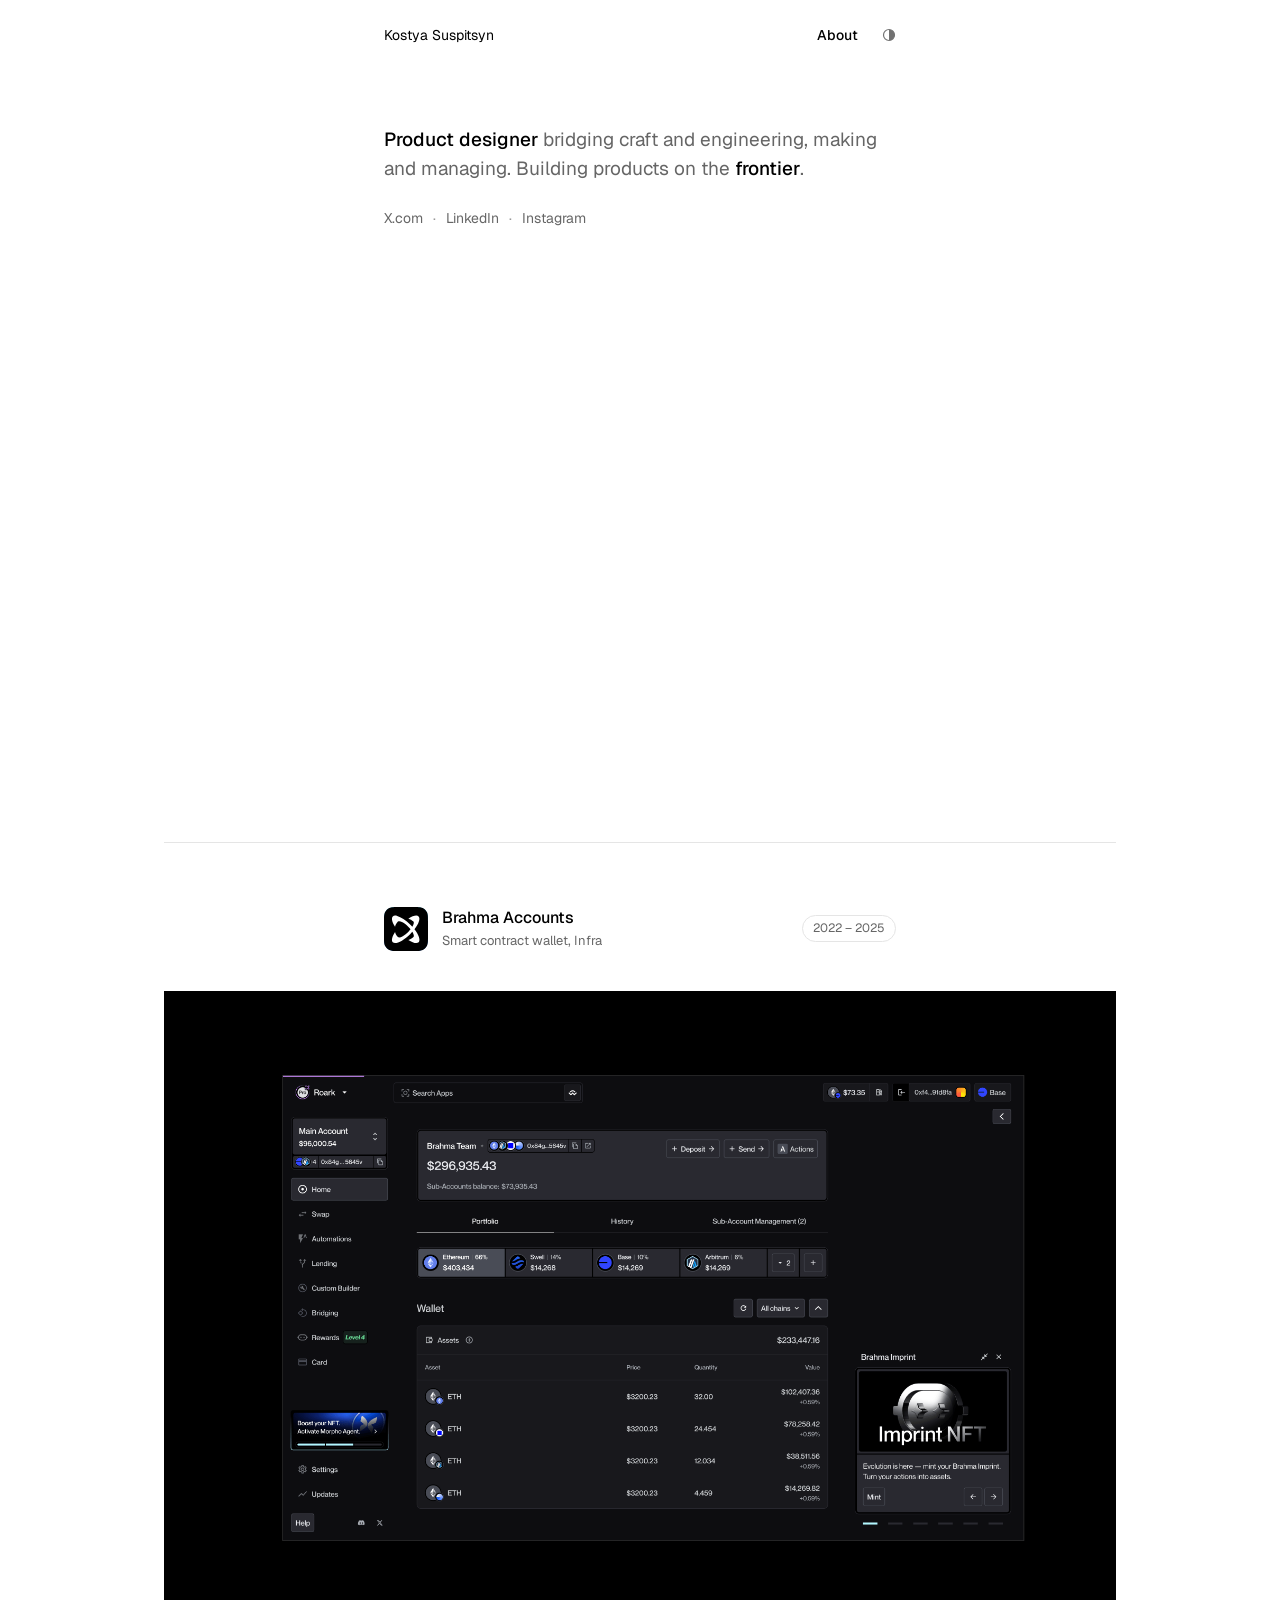
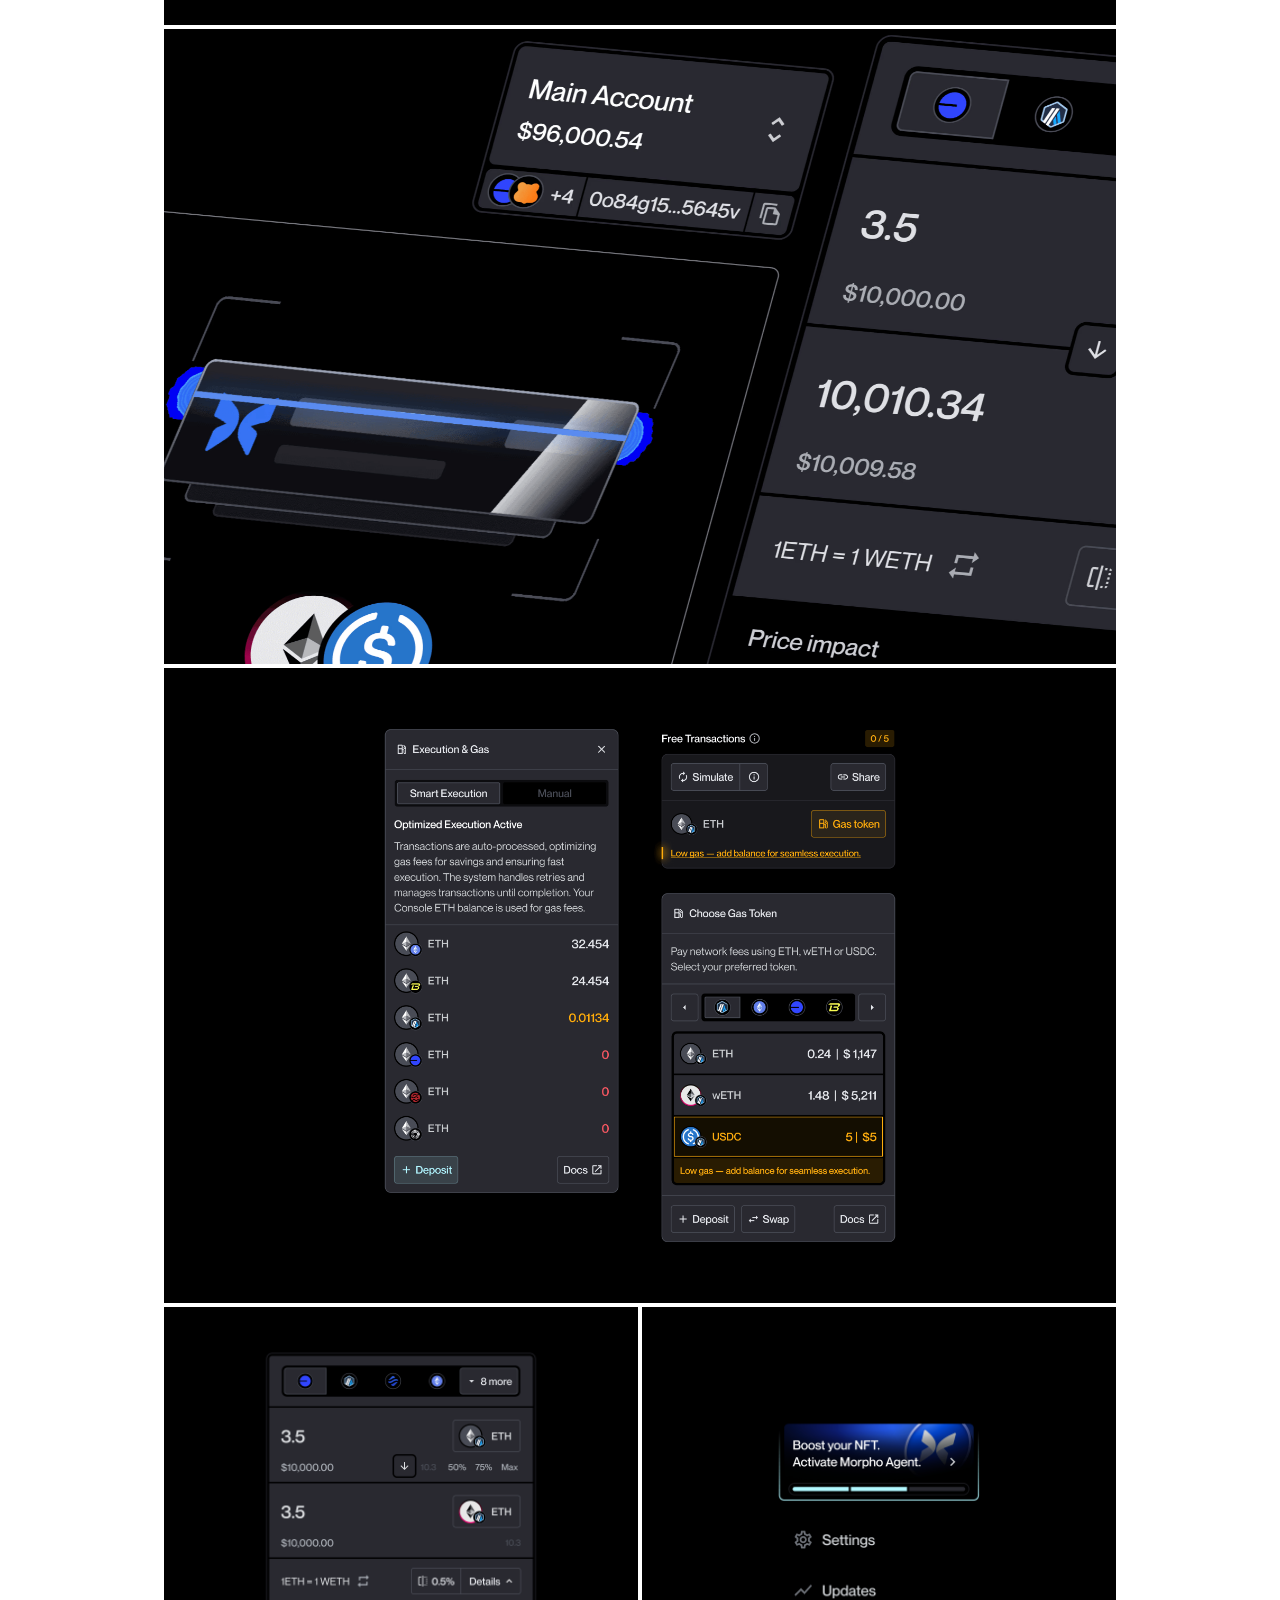
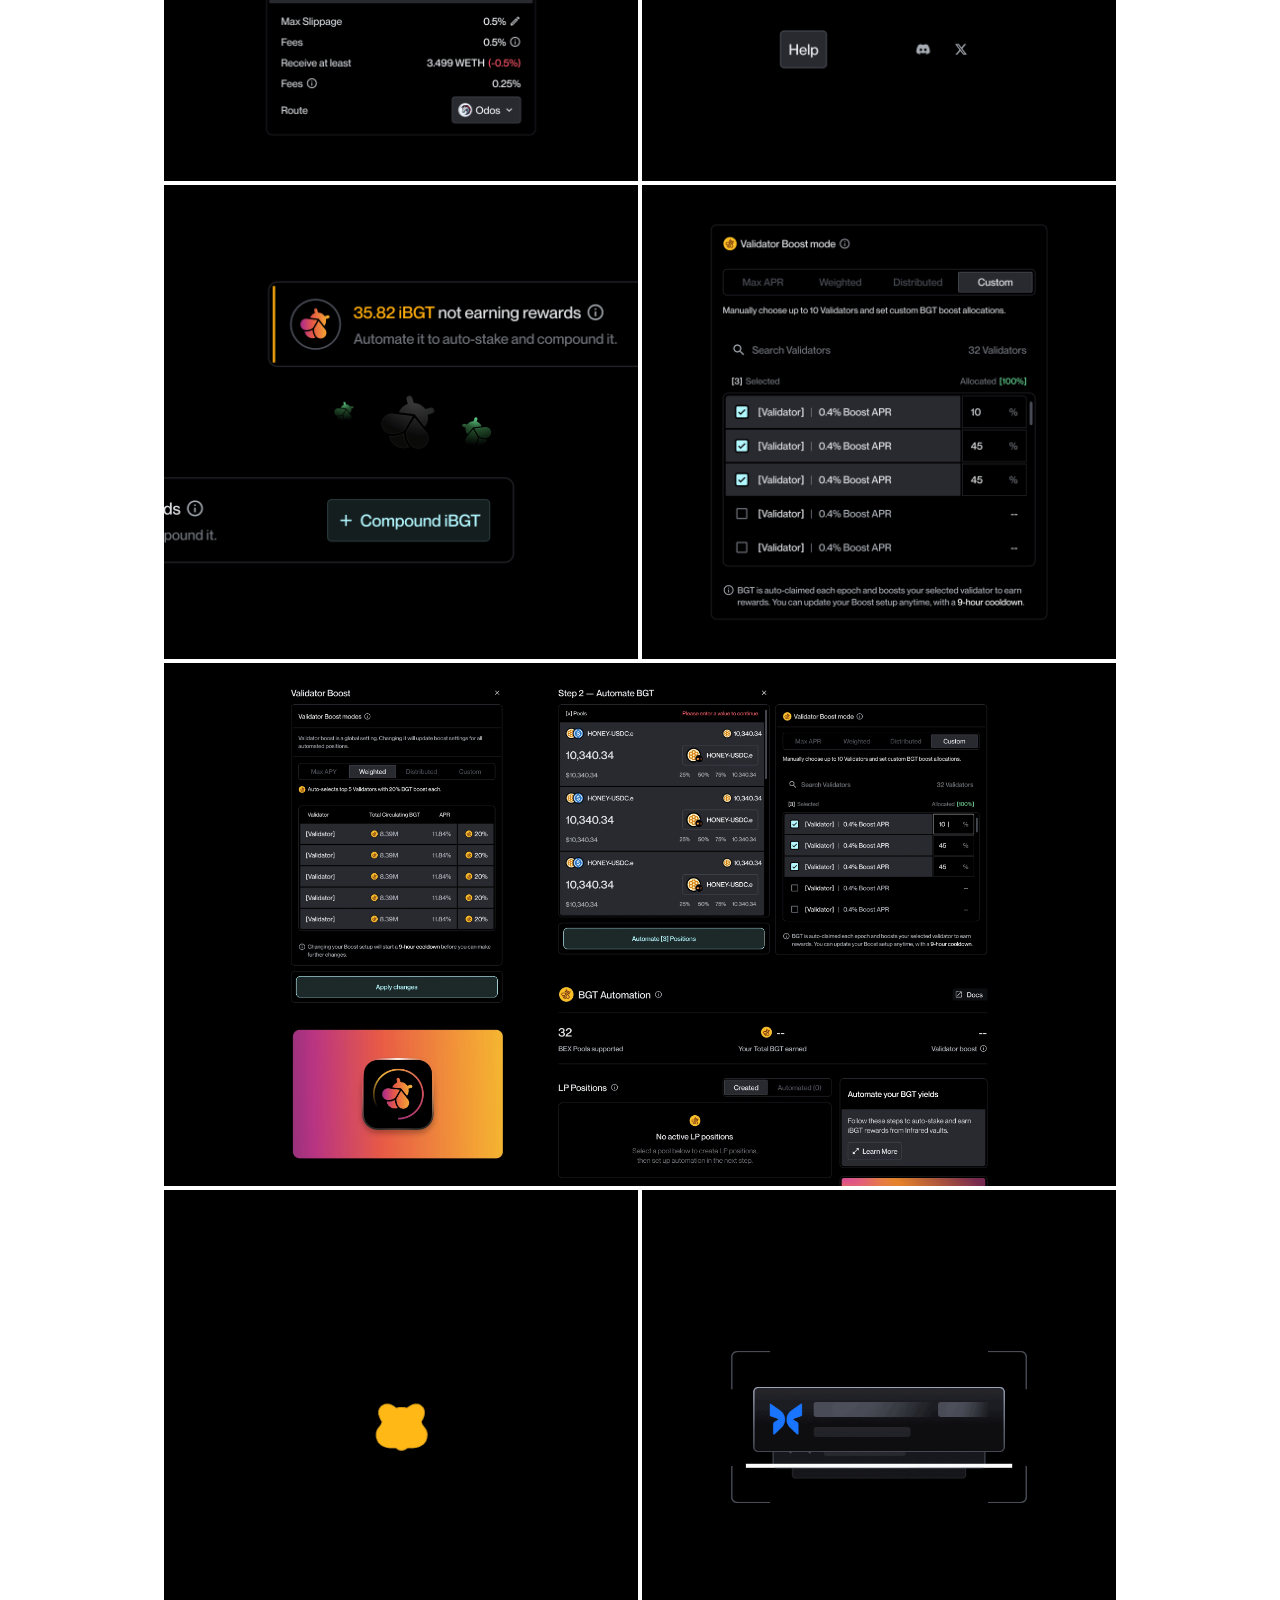
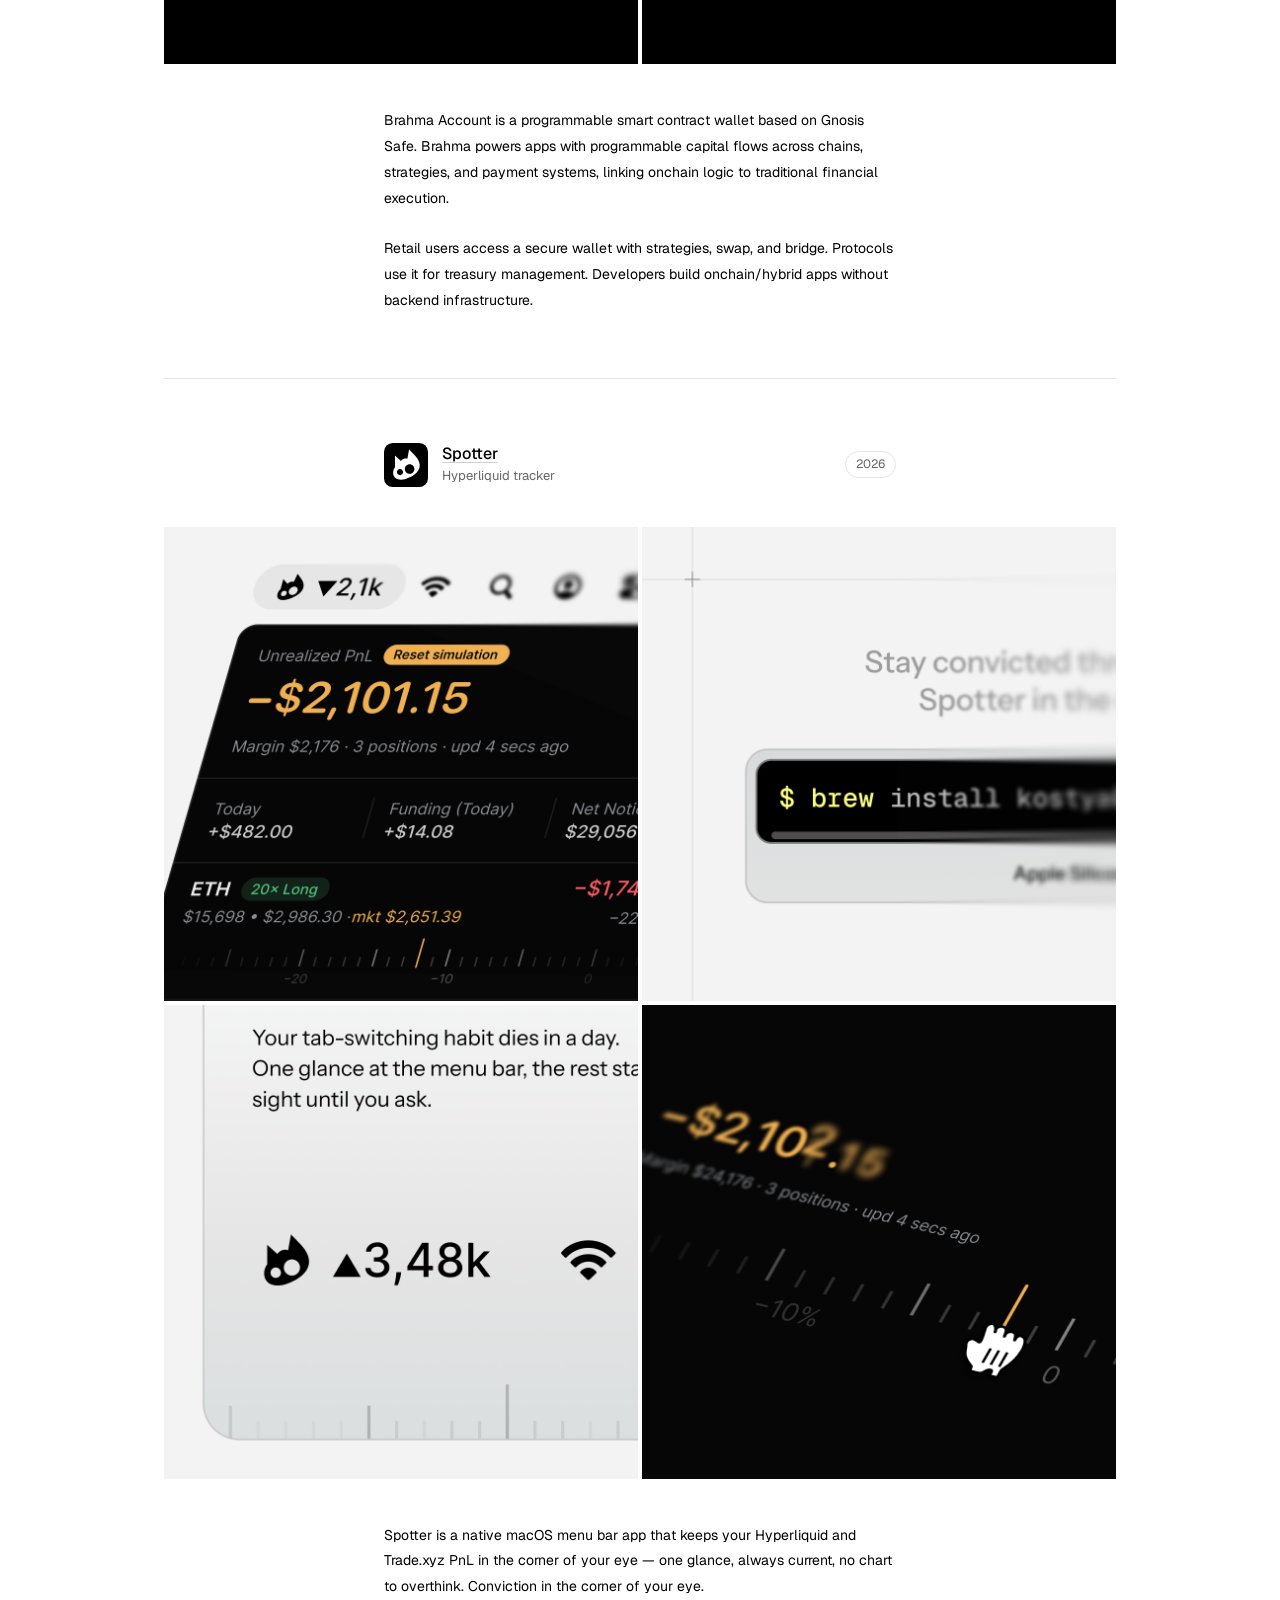
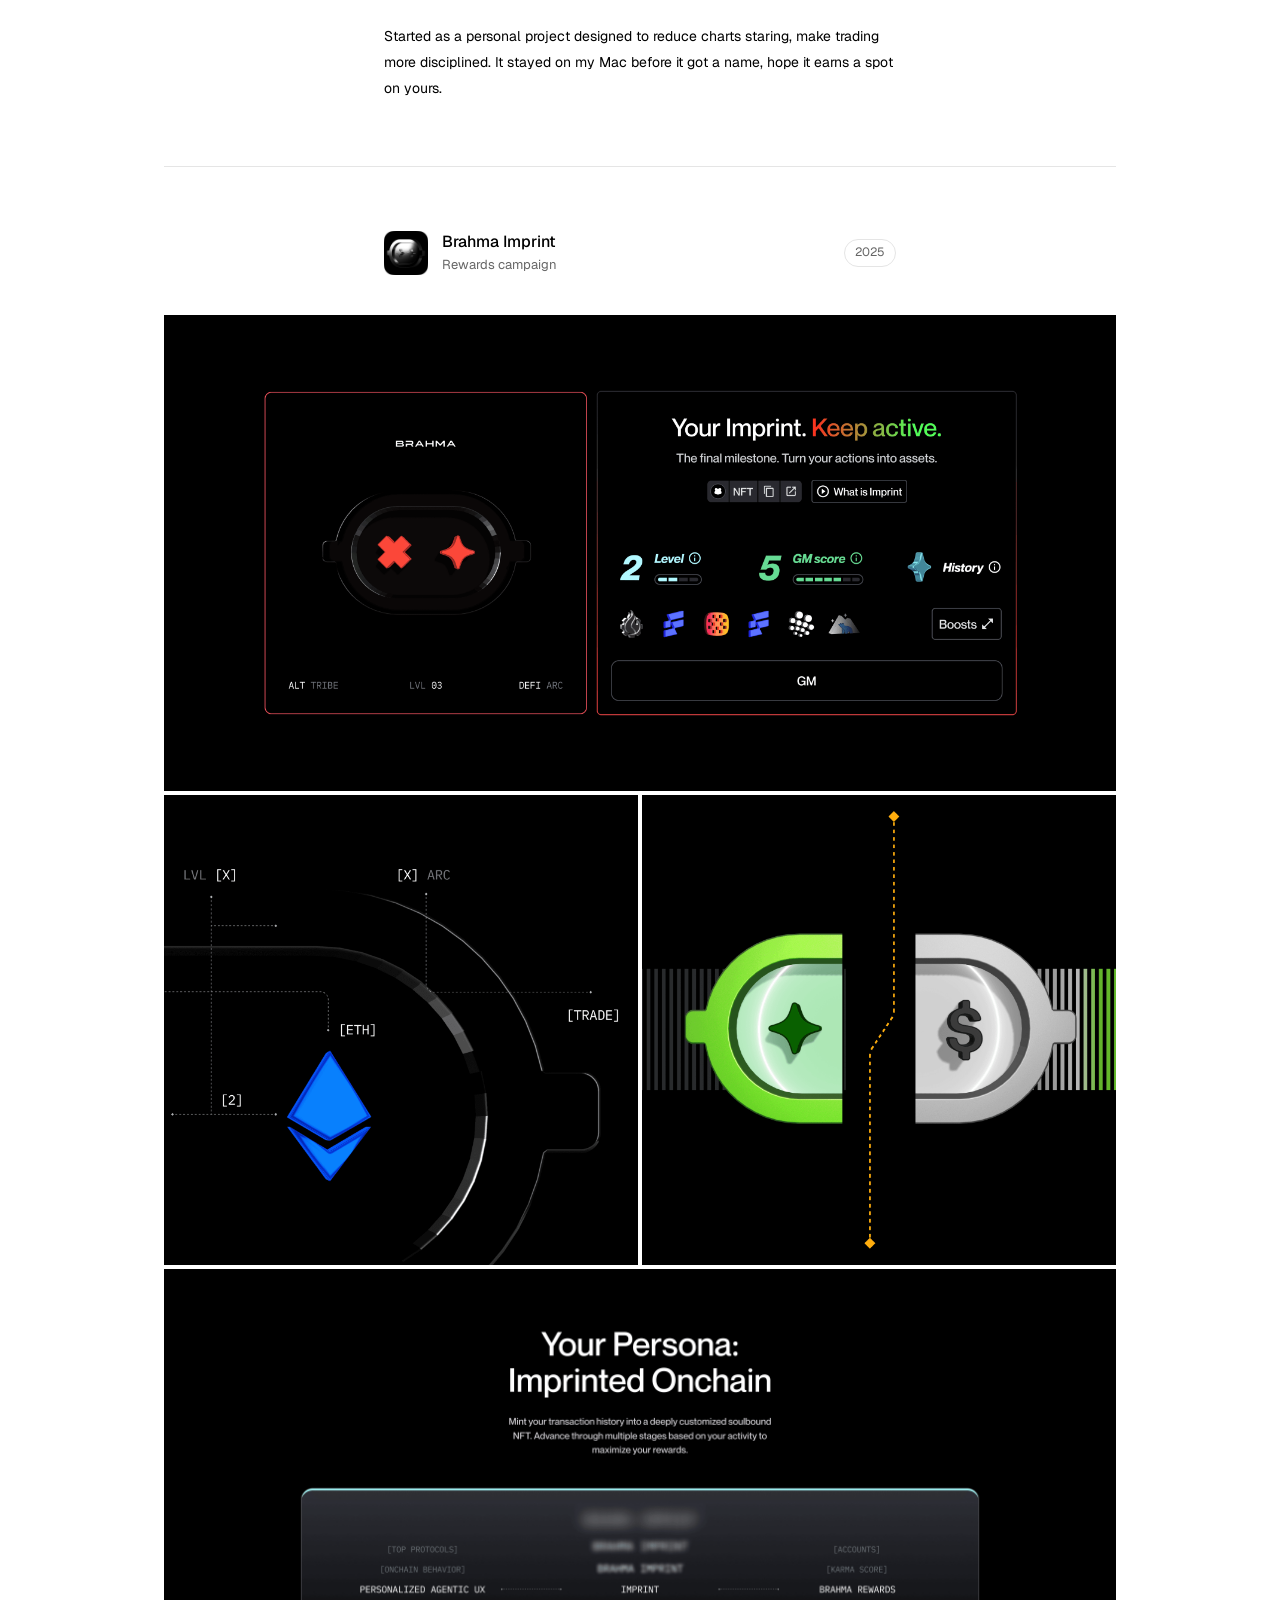
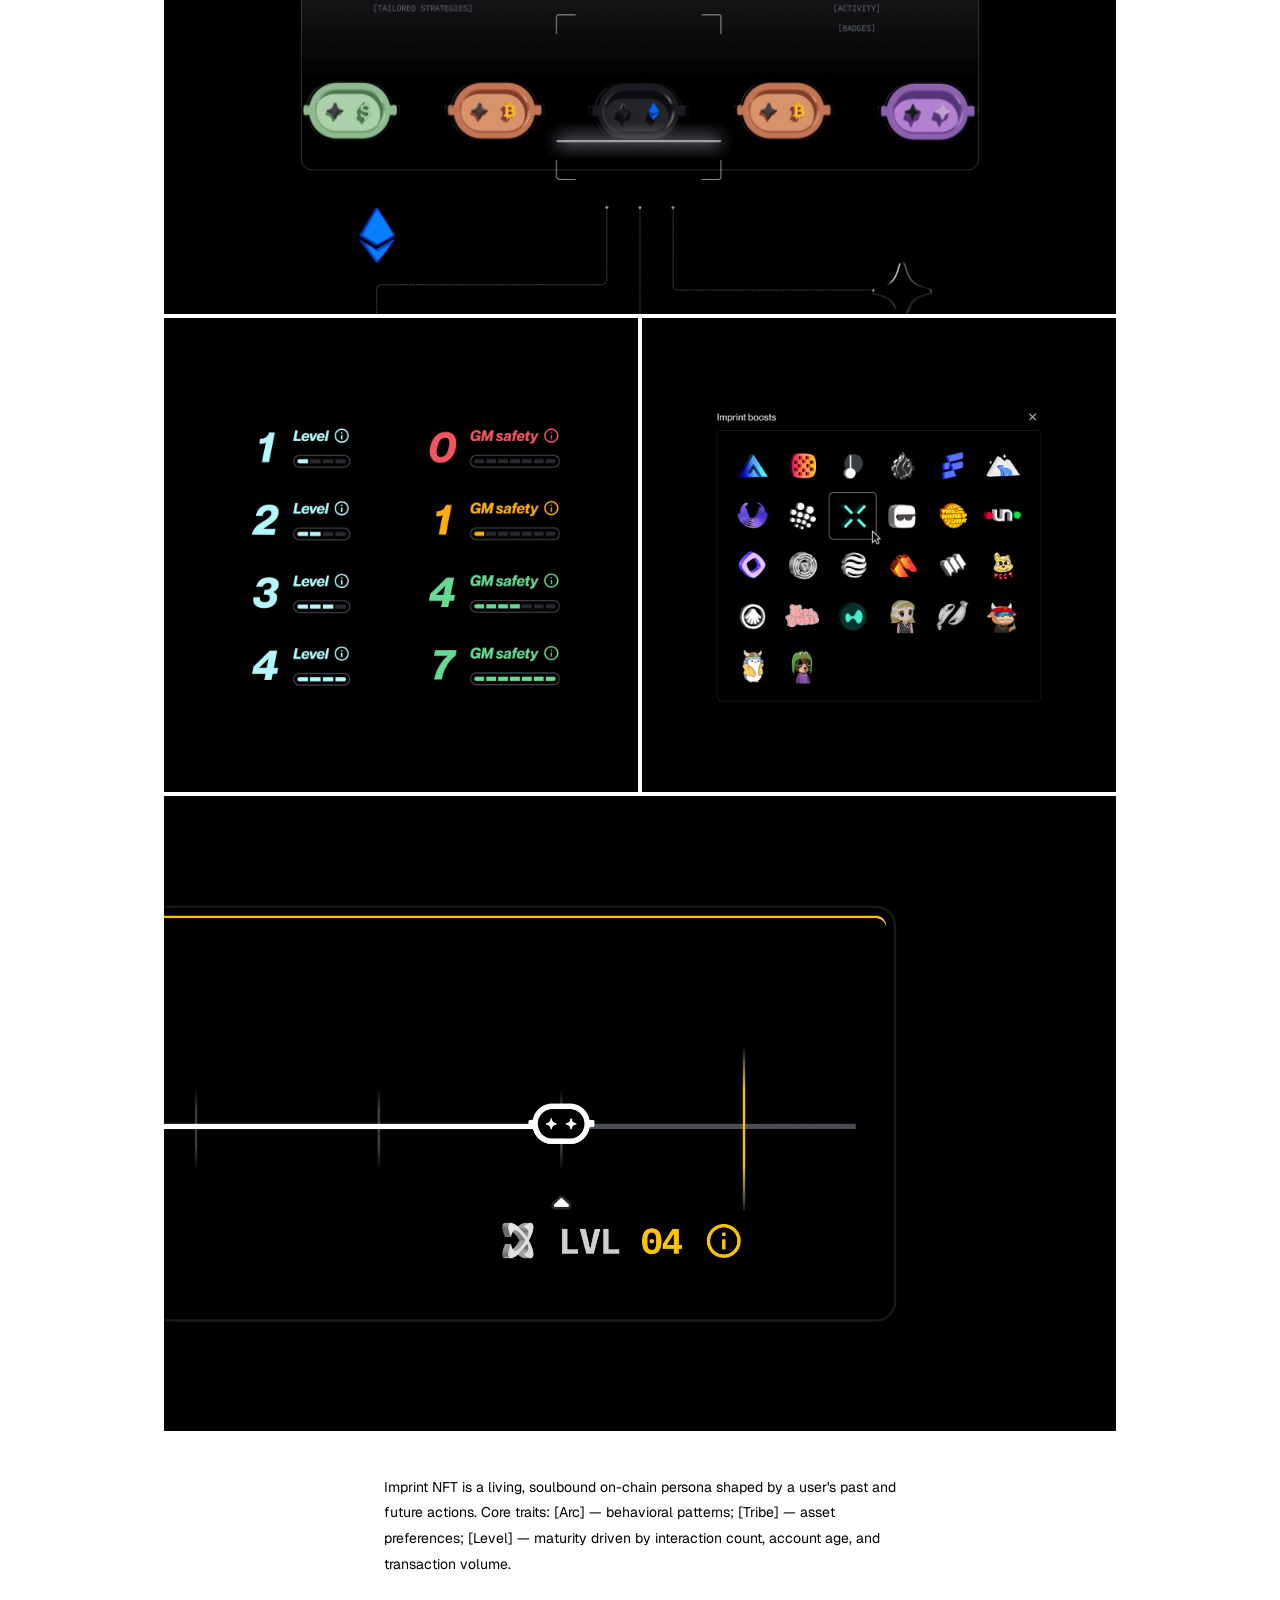
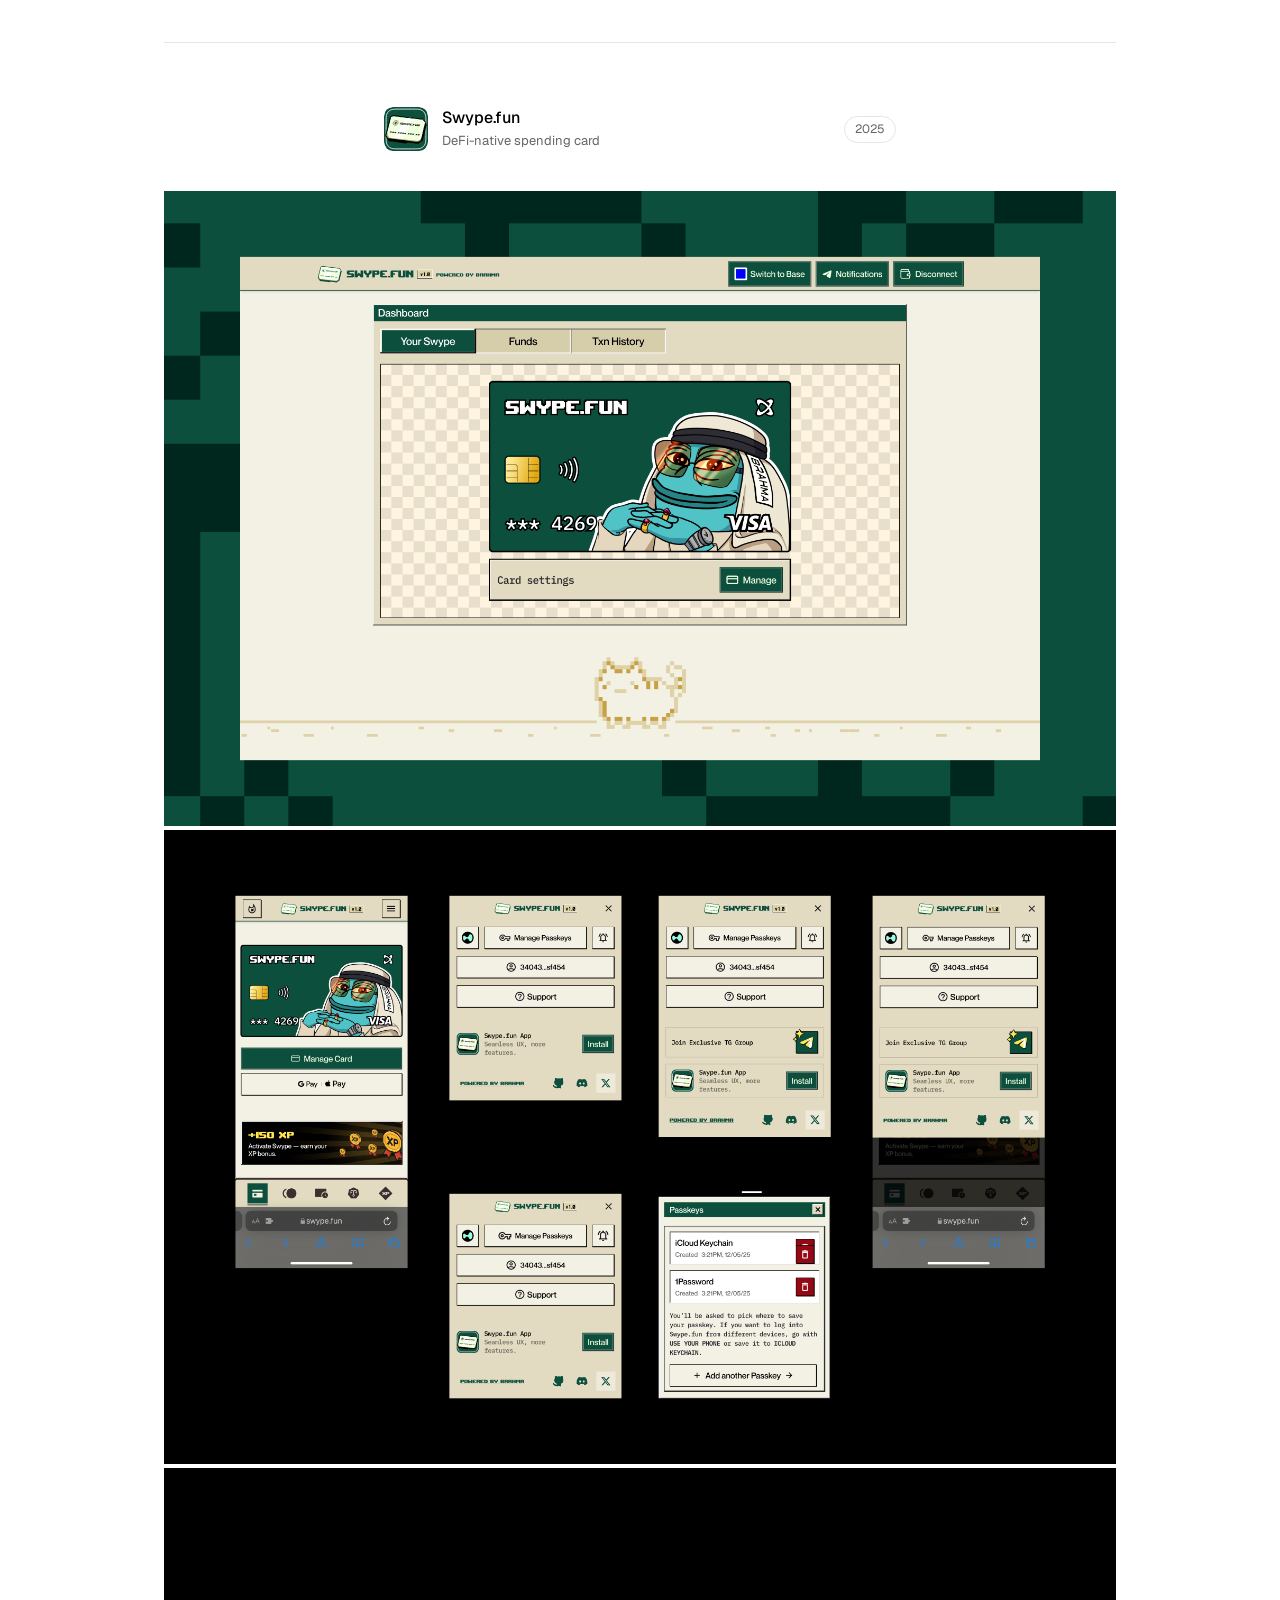
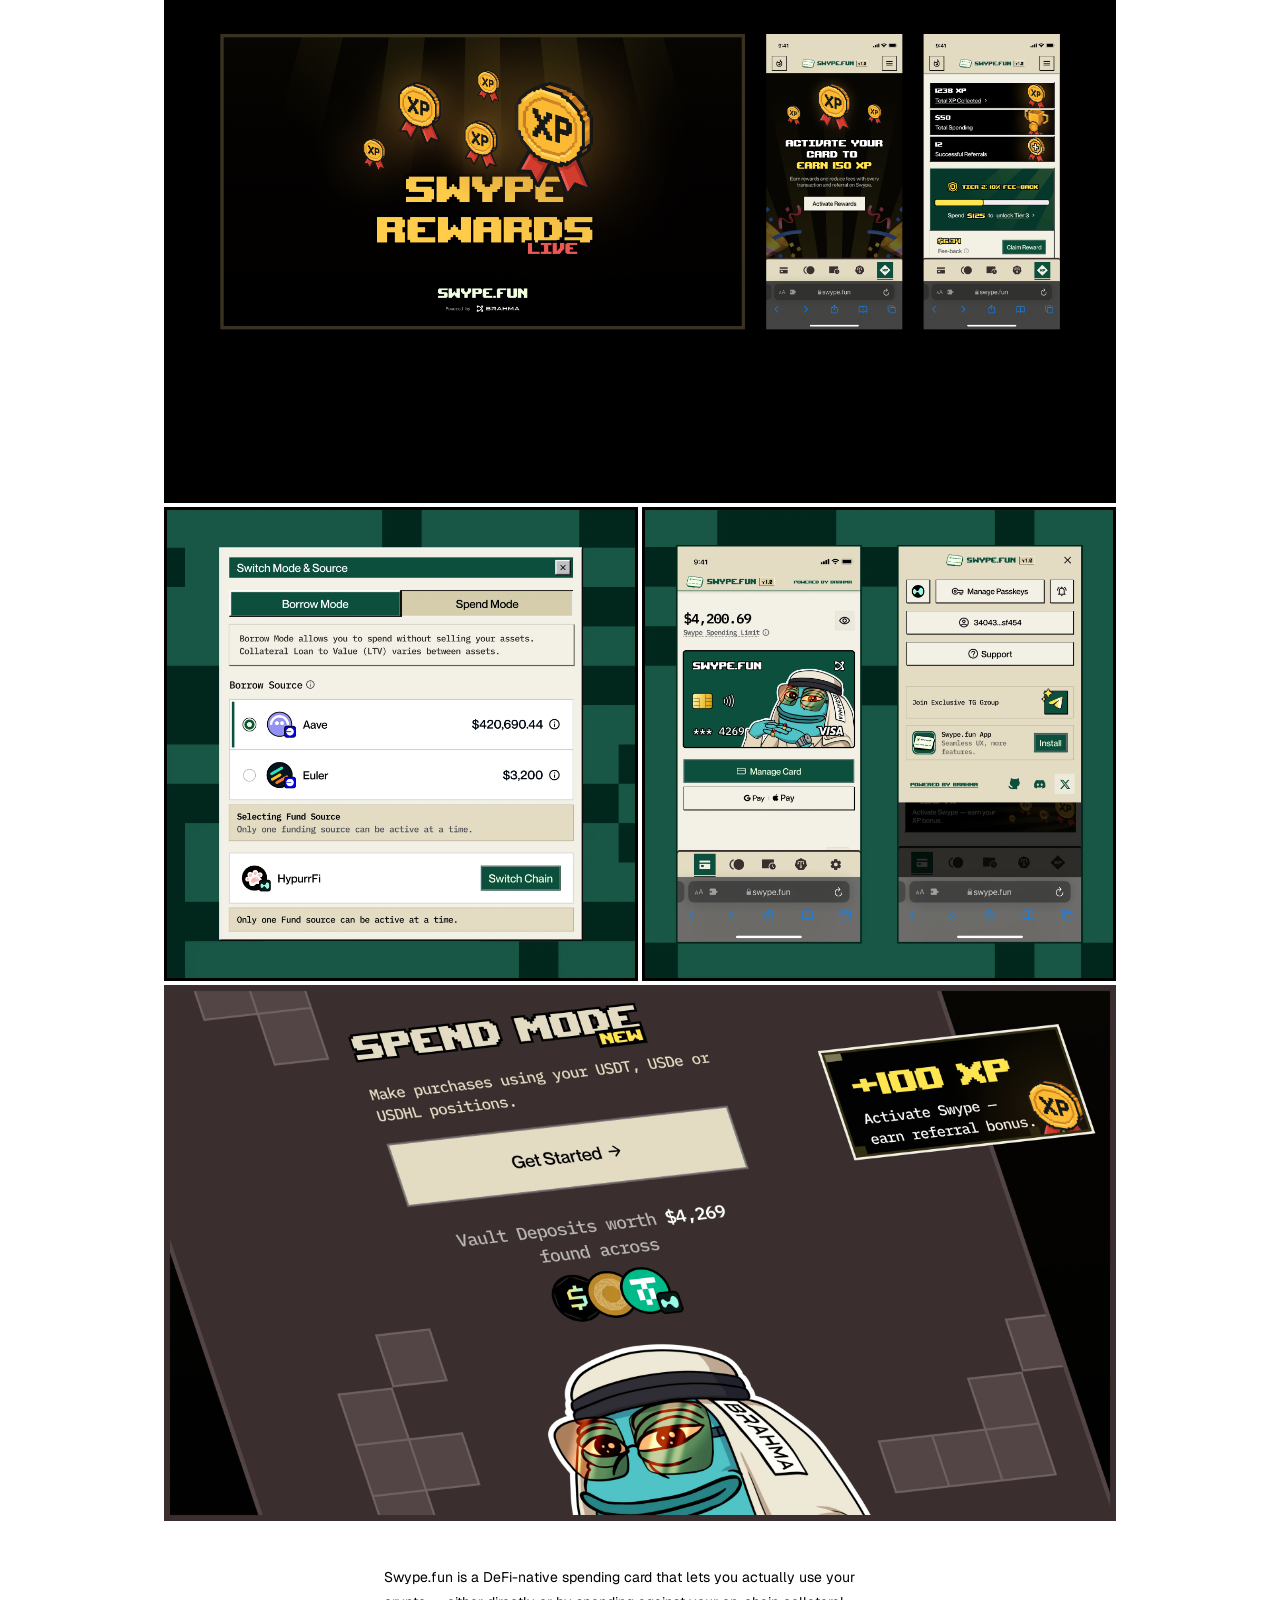
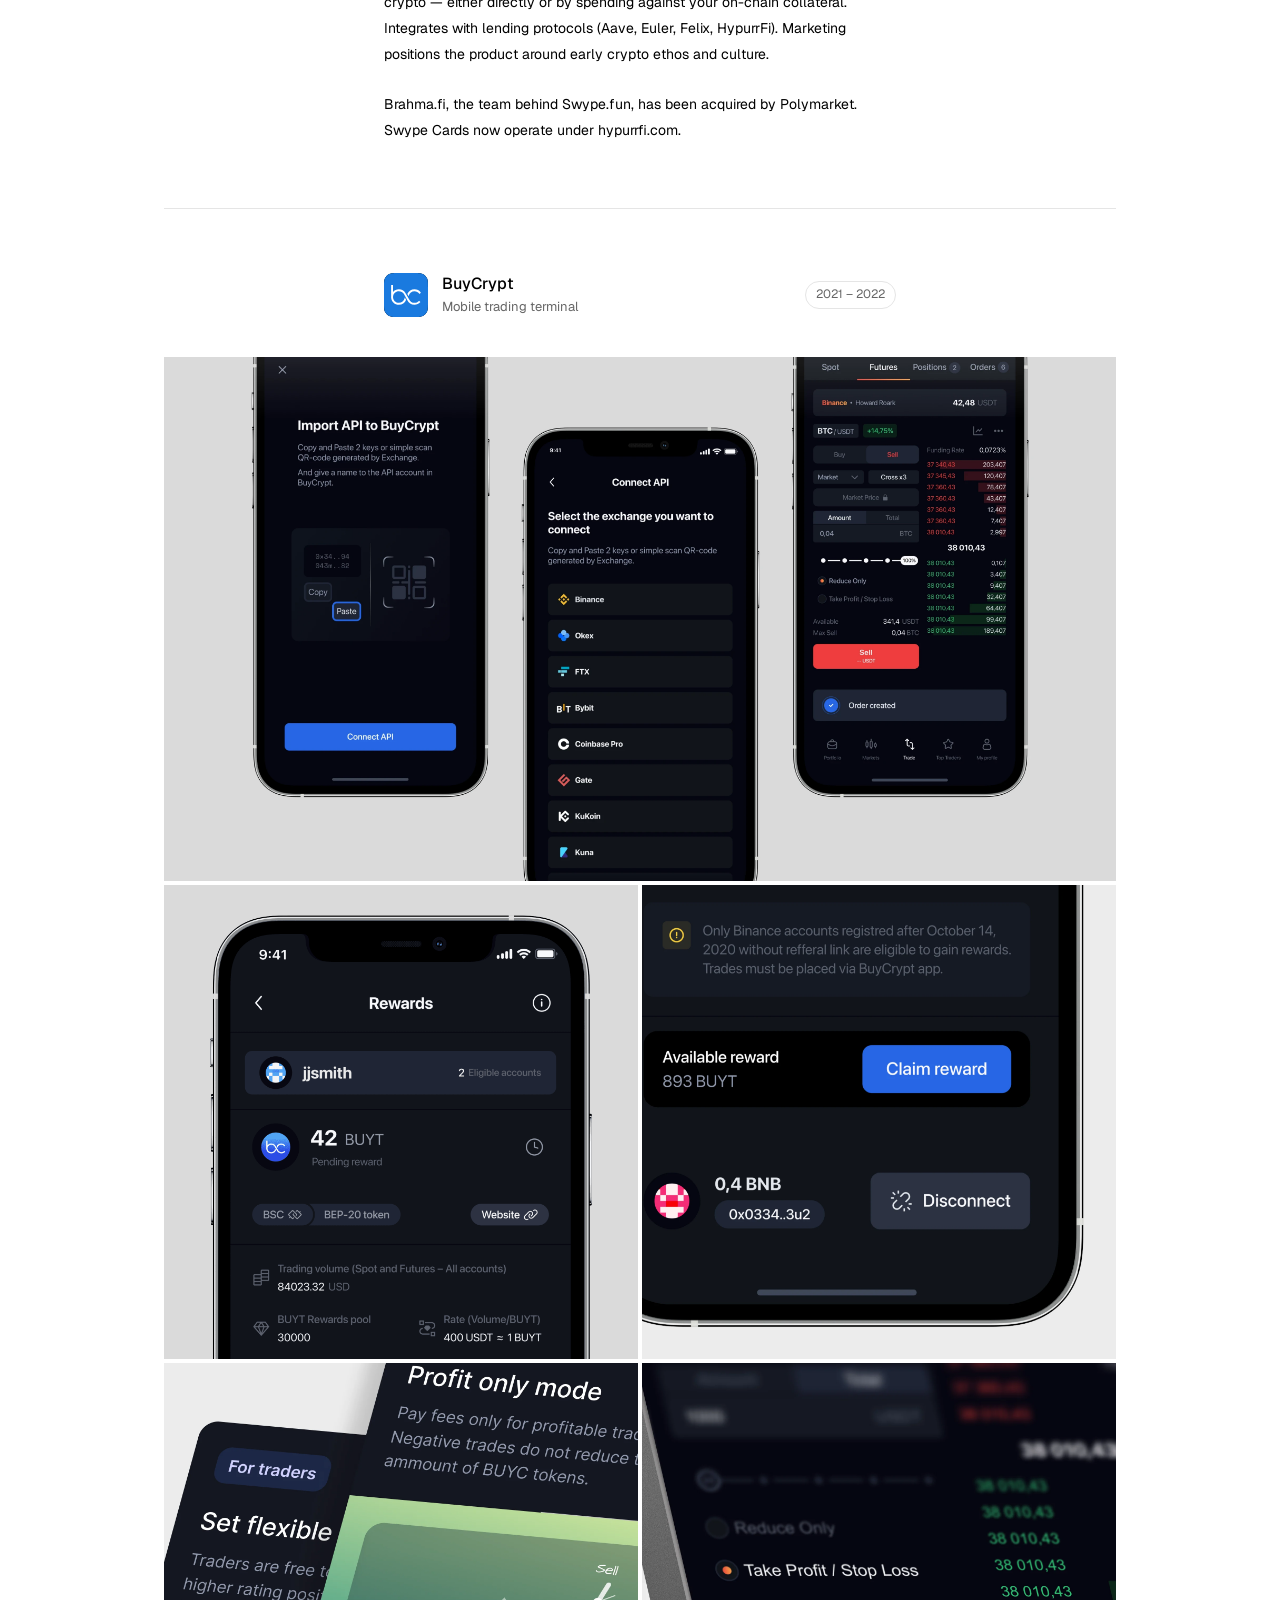
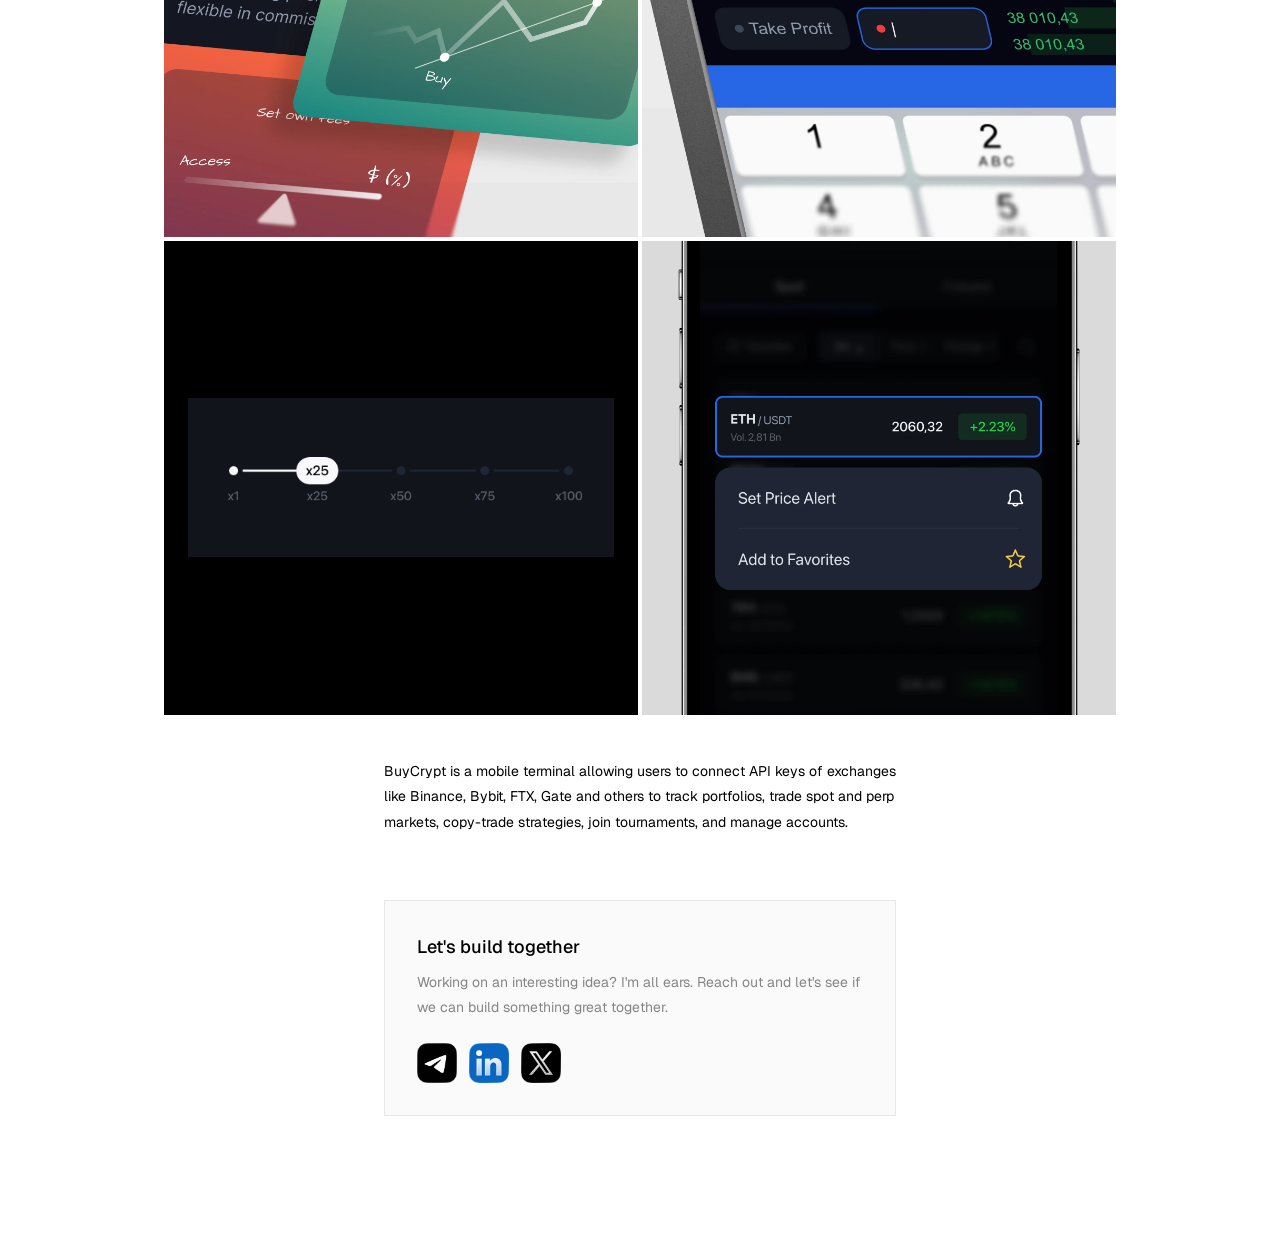
==== commit 13ba9029: "Add files via upload" ====
--- a/index.html
+++ b/index.html
@@ -52,7 +52,6 @@
         <div class="hero-content">
           <p class="hero-copy"><span class="hero-strong">Product designer</span> bridging craft and engineering, making and managing. Building products on the <span class="hero-strong">frontier</span>.</p>
           <div class="hero-socials">
-            <a href="mailto:constantine.suspitsyn@gmail.com">Email</a>
             <a href="https://x.com/roark_0x" target="_blank" rel="noopener">X.com</a>
             <a href="https://linkedin.com/in/kostya-suspitsyn/" target="_blank" rel="noopener">LinkedIn</a>
             <a href="https://www.instagram.com/suspitsyn_k/" target="_blank" rel="noopener">Instagram</a>
@@ -281,9 +280,6 @@
       <h2 class="cta-heading">Let's build together</h2>
       <p class="cta-desc">Working on an interesting idea? I'm all ears. Reach out and let's see if we can build something great together.</p>
       <div class="cta-links">
-        <a href="mailto:constantine.suspitsyn@gmail.com" aria-label="Email">
-          <img src="assets/images/app-mail.png" alt="Email" width="40" height="40">
-        </a>
         <a href="https://t.me/kostya0x" target="_blank" rel="noopener" aria-label="Telegram">
           <img src="assets/images/app-telegram.png" alt="Telegram" width="40" height="40">
         </a>
@@ -302,6 +298,5 @@
   </footer>
 
 <script src="theme.js"></script>
-<script defer src="https://cdn.vercel-insights.com/v1/script.js"></script>
 </body>
 </html>
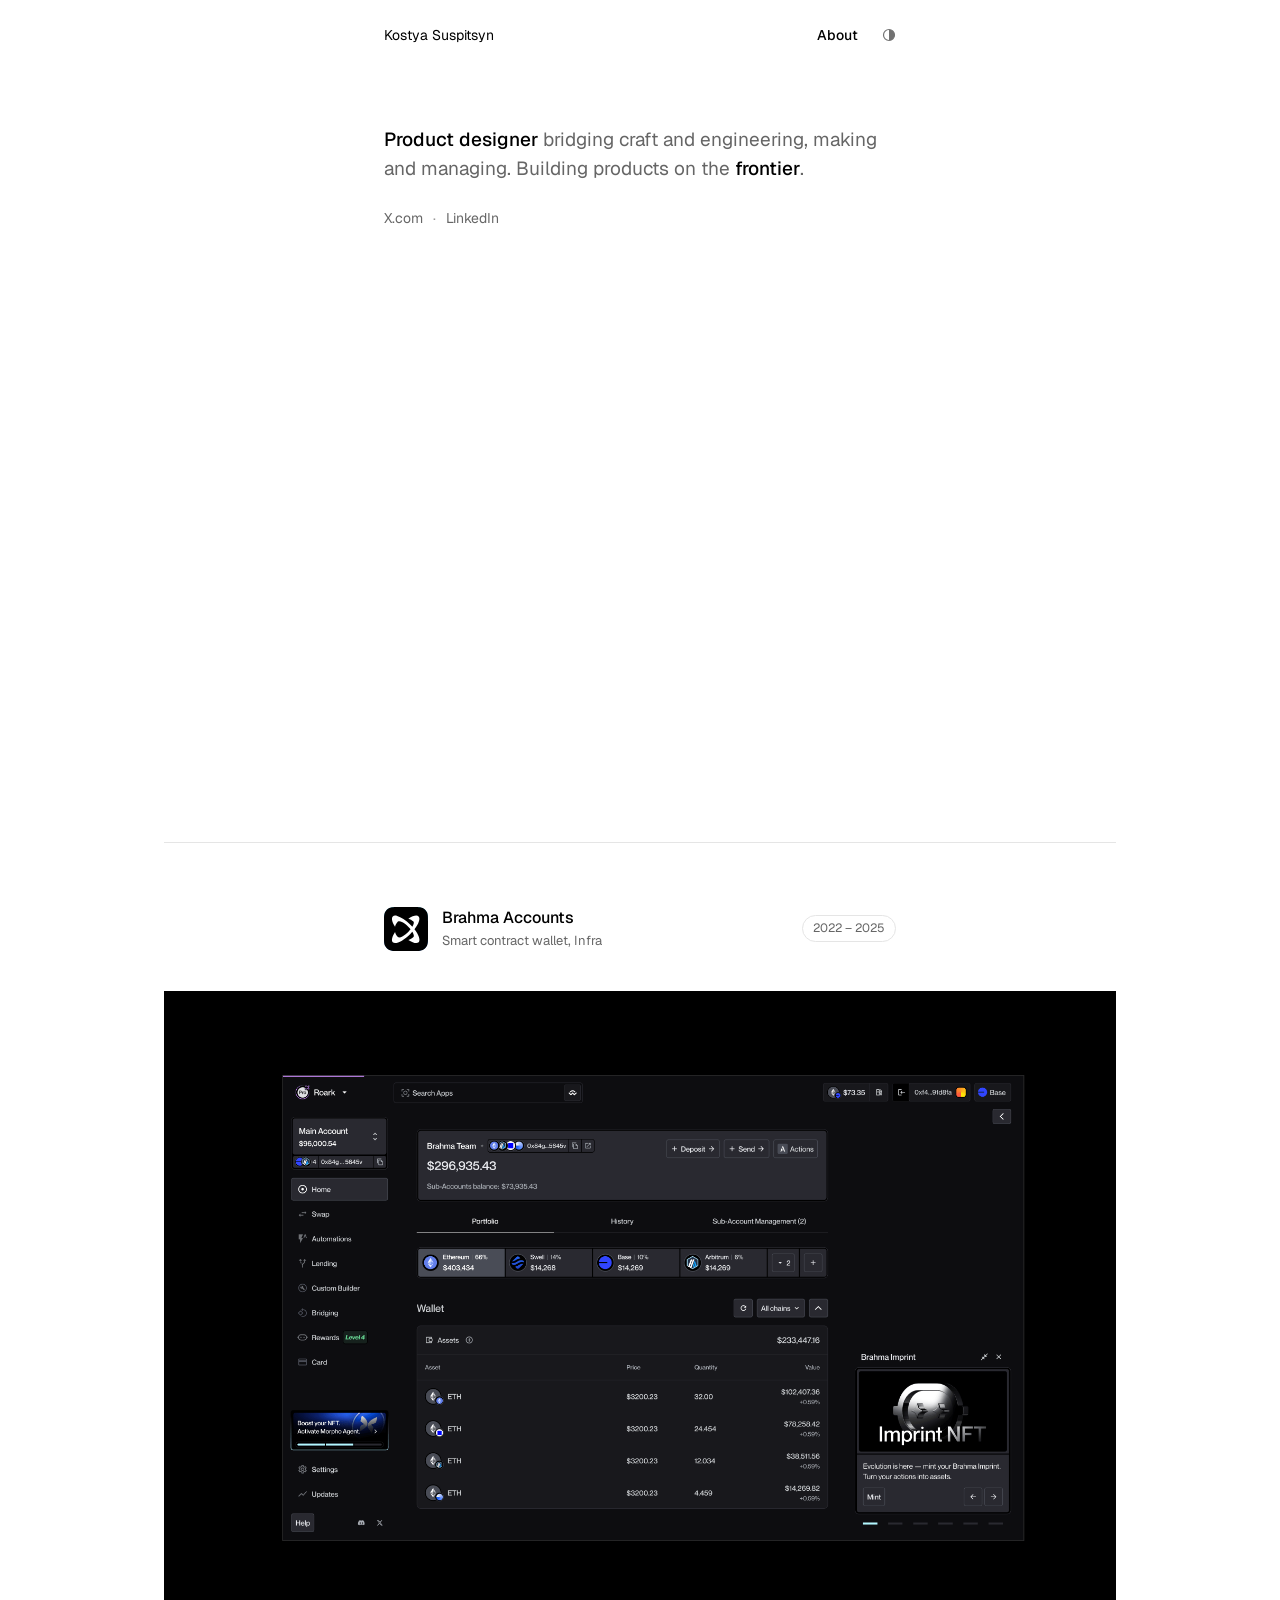
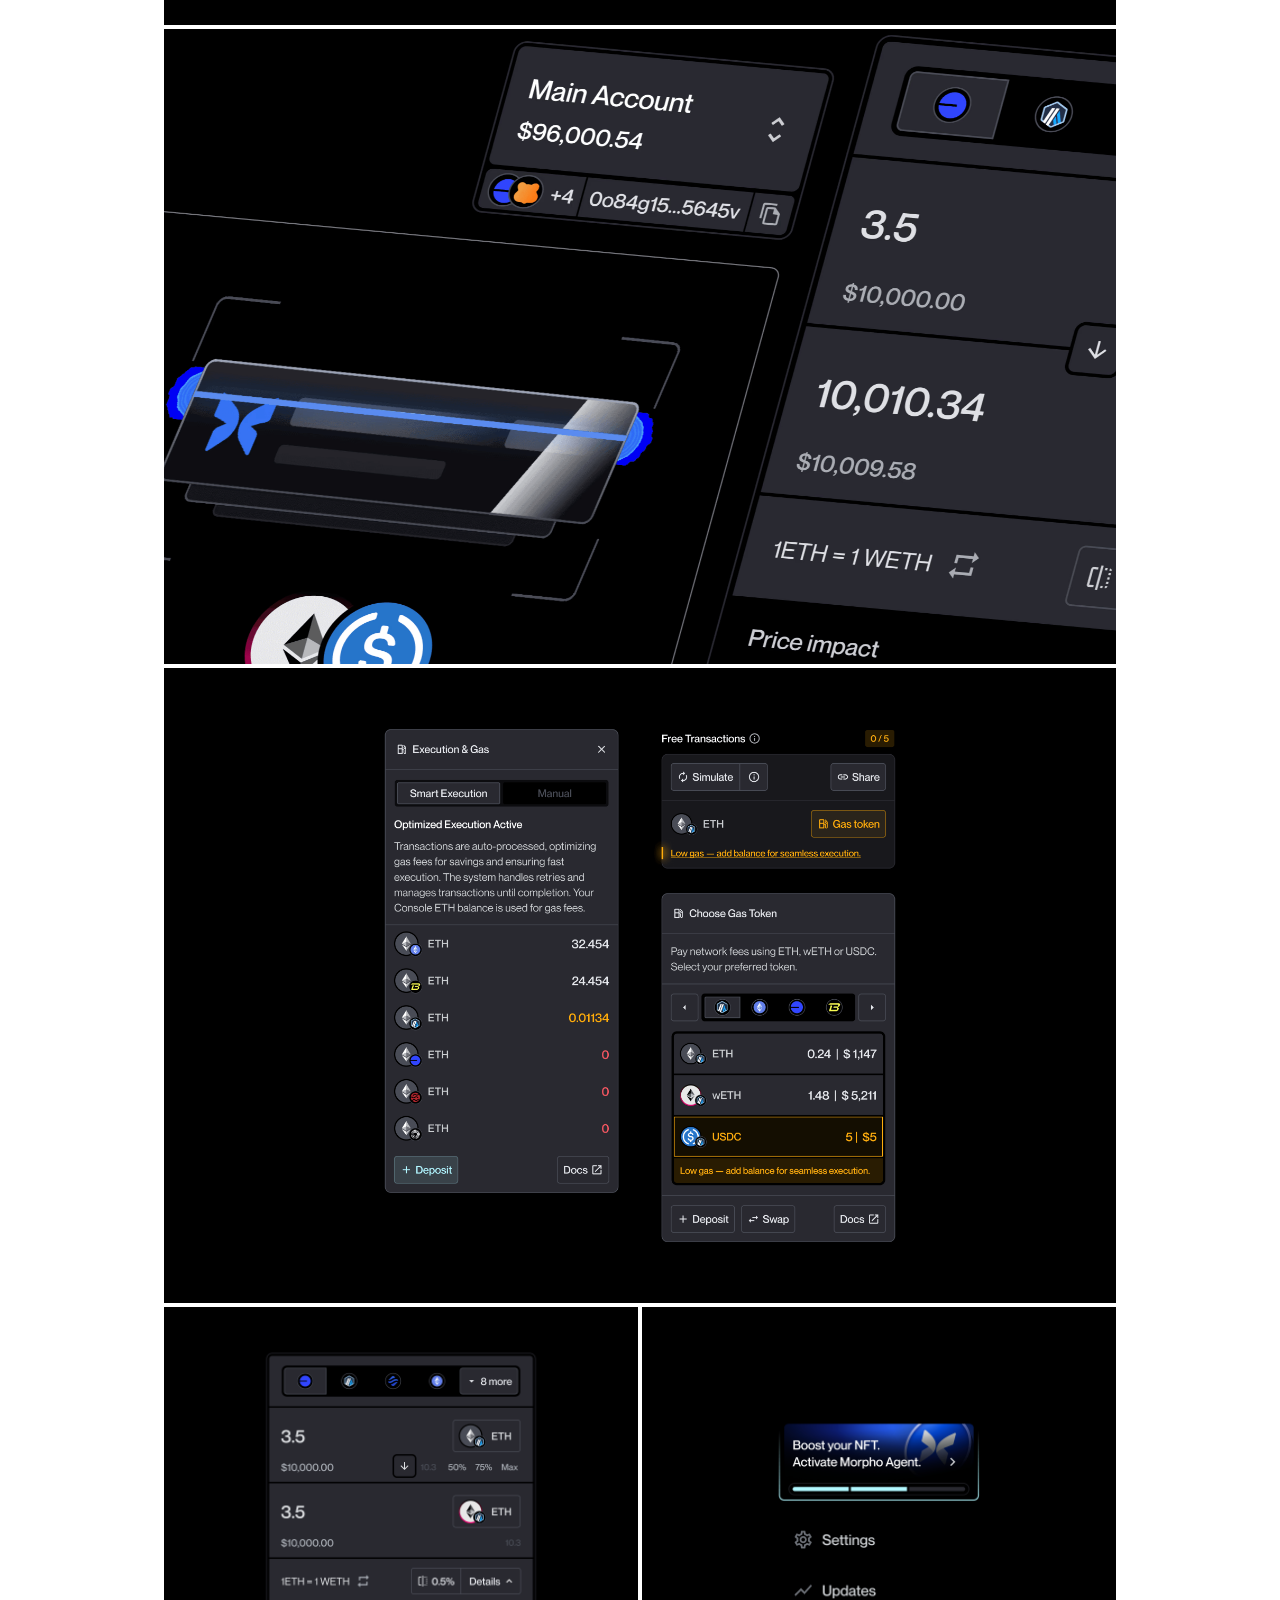
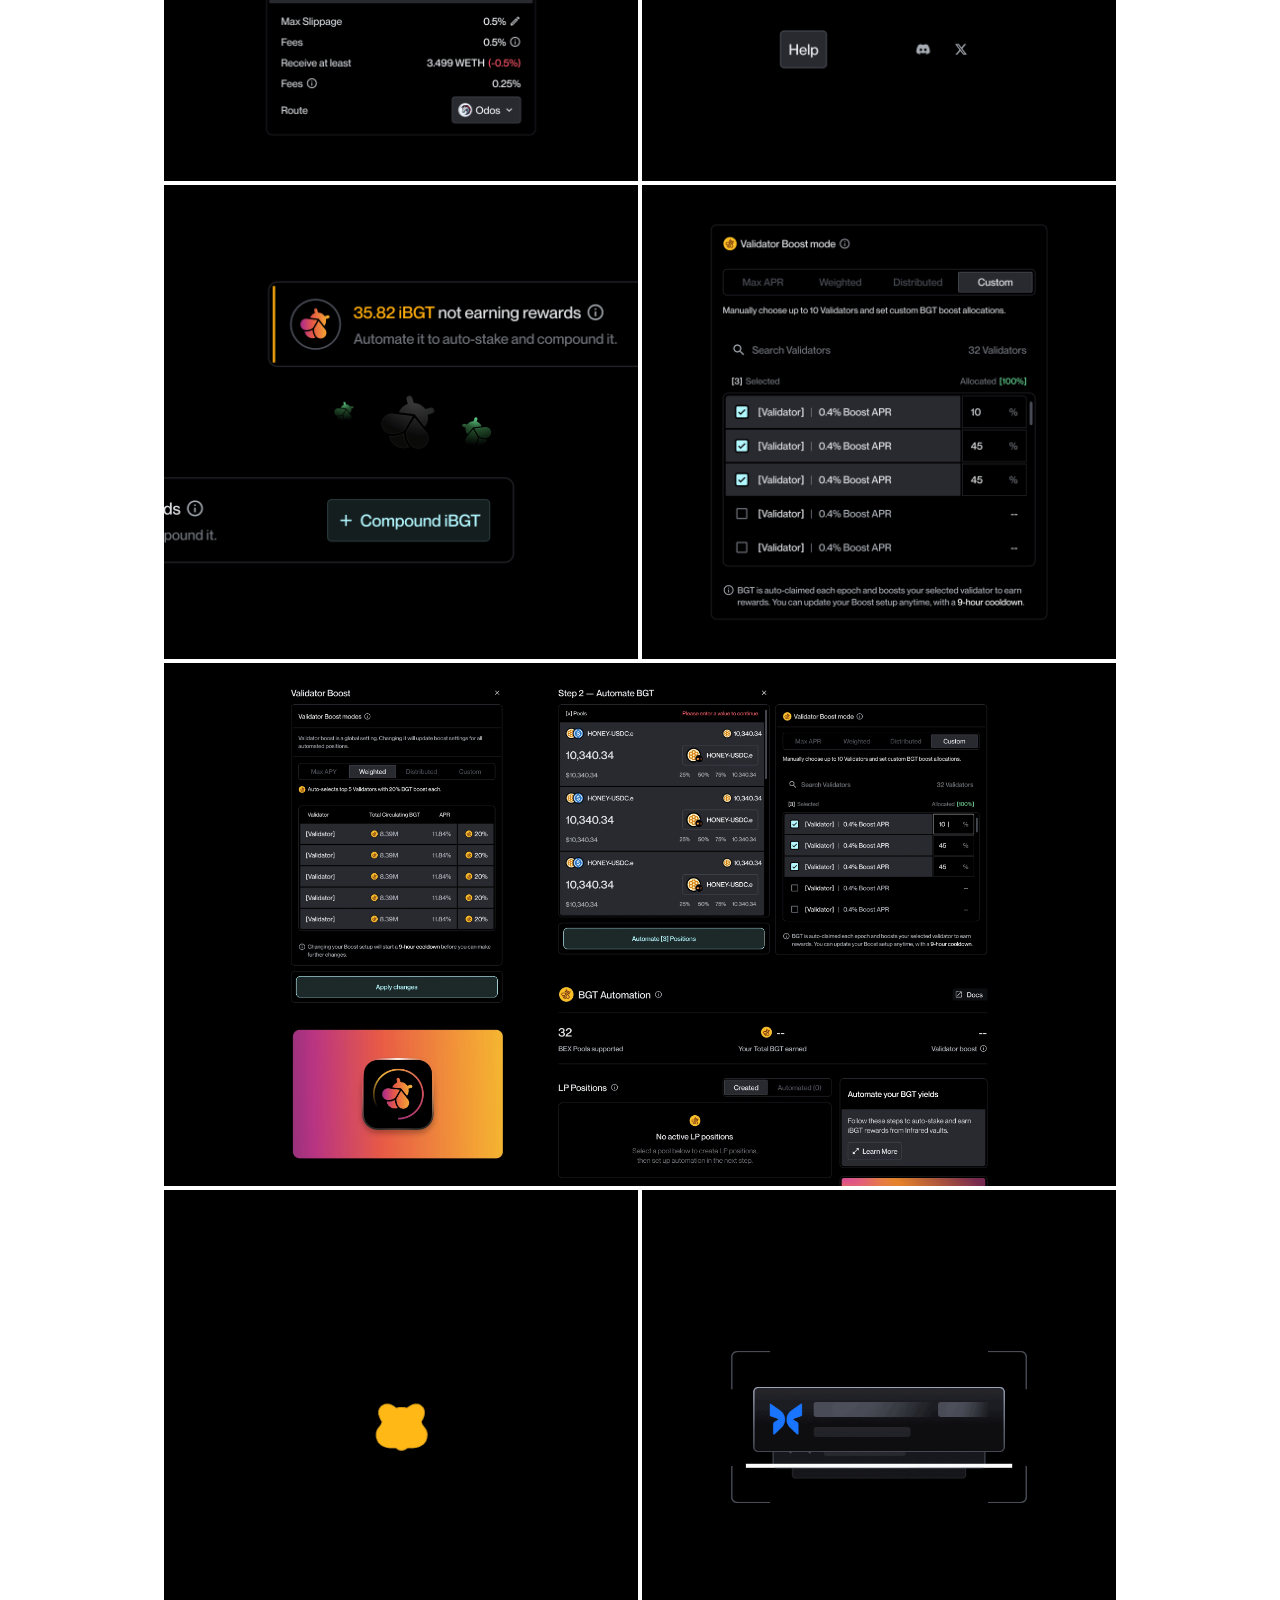
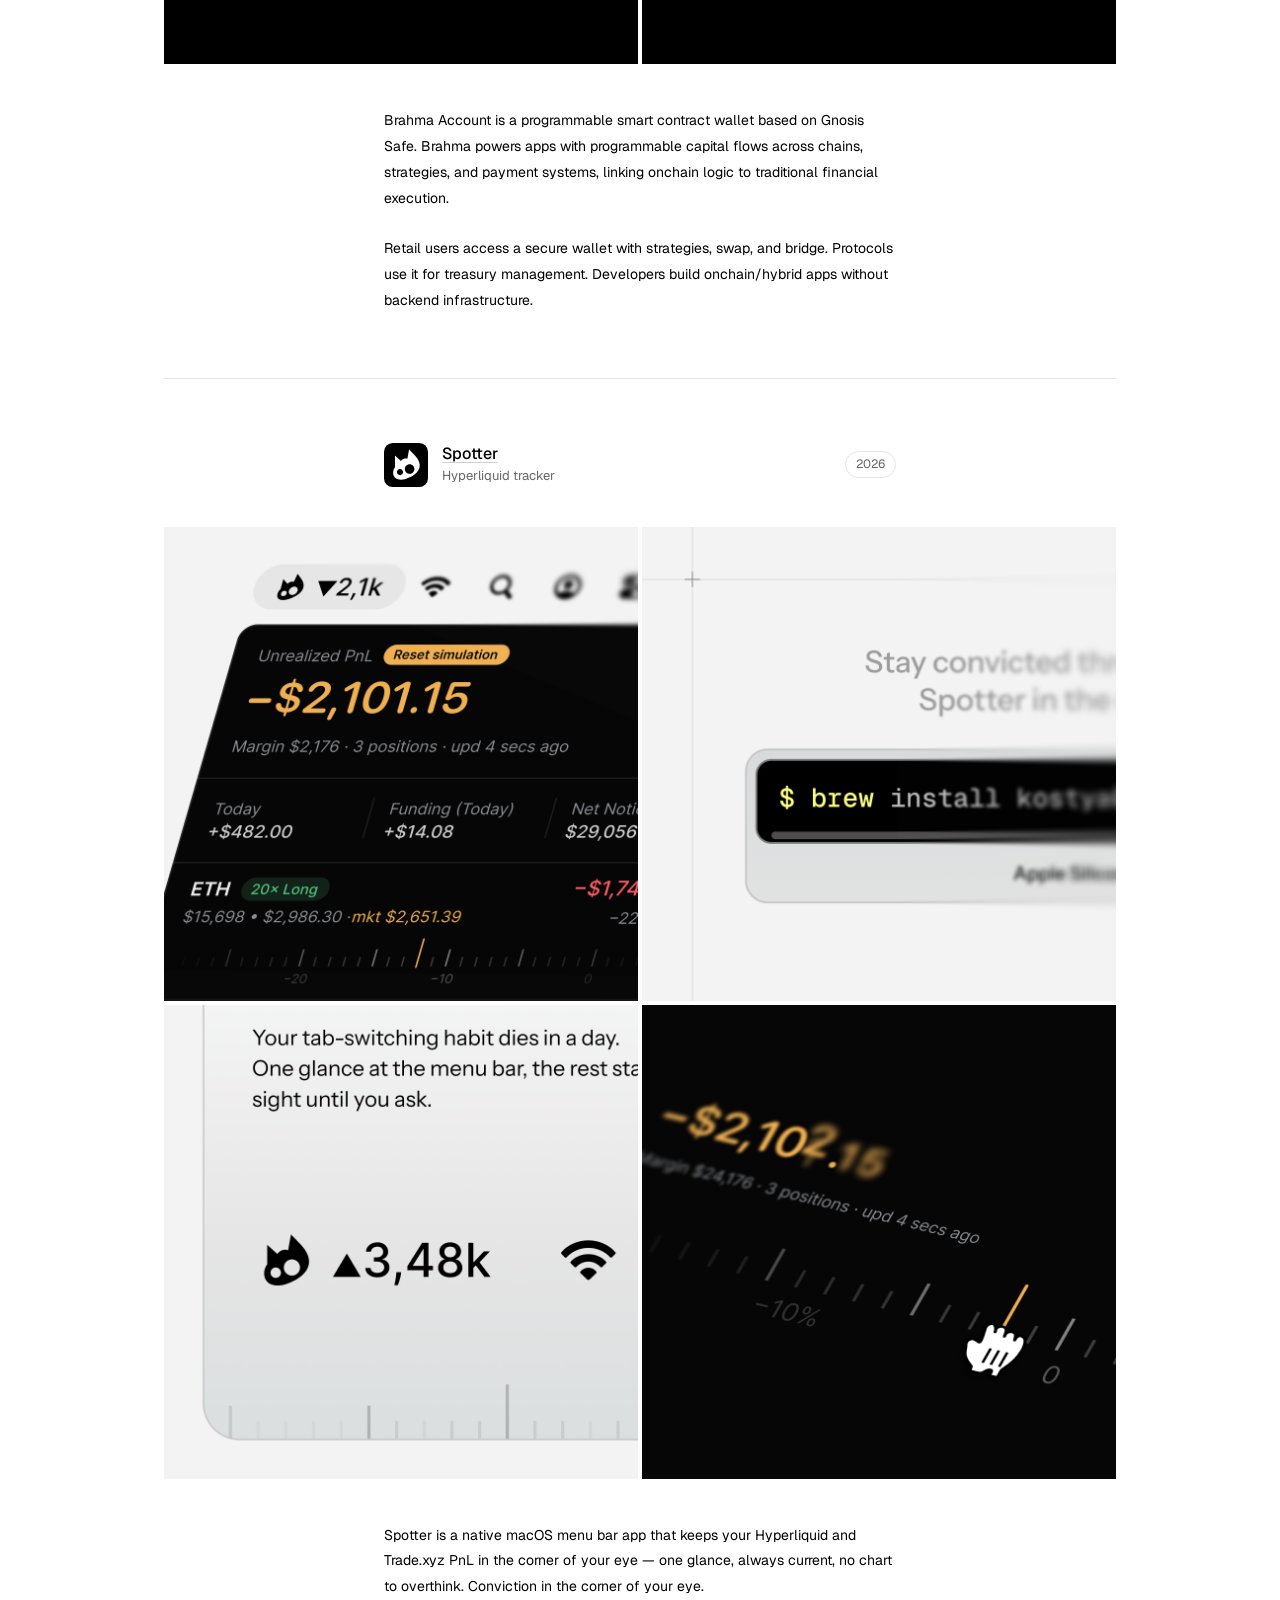
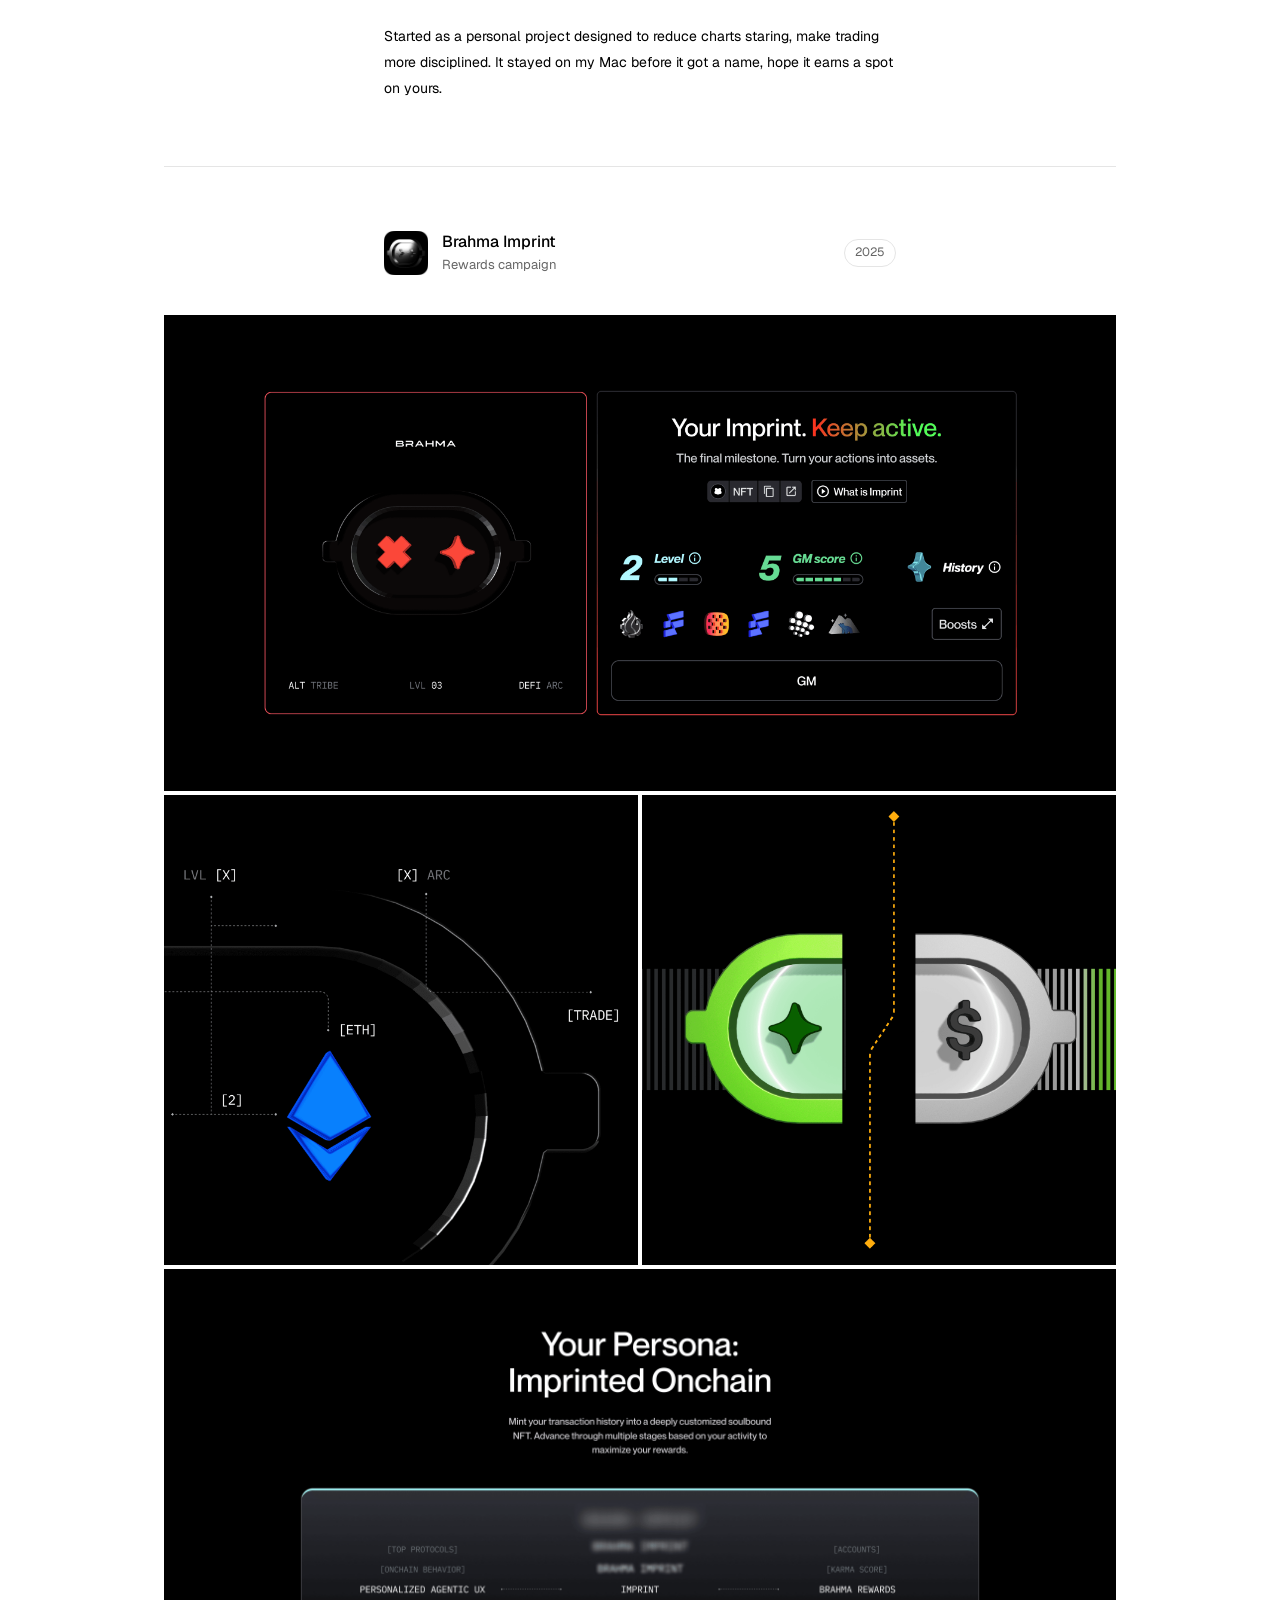
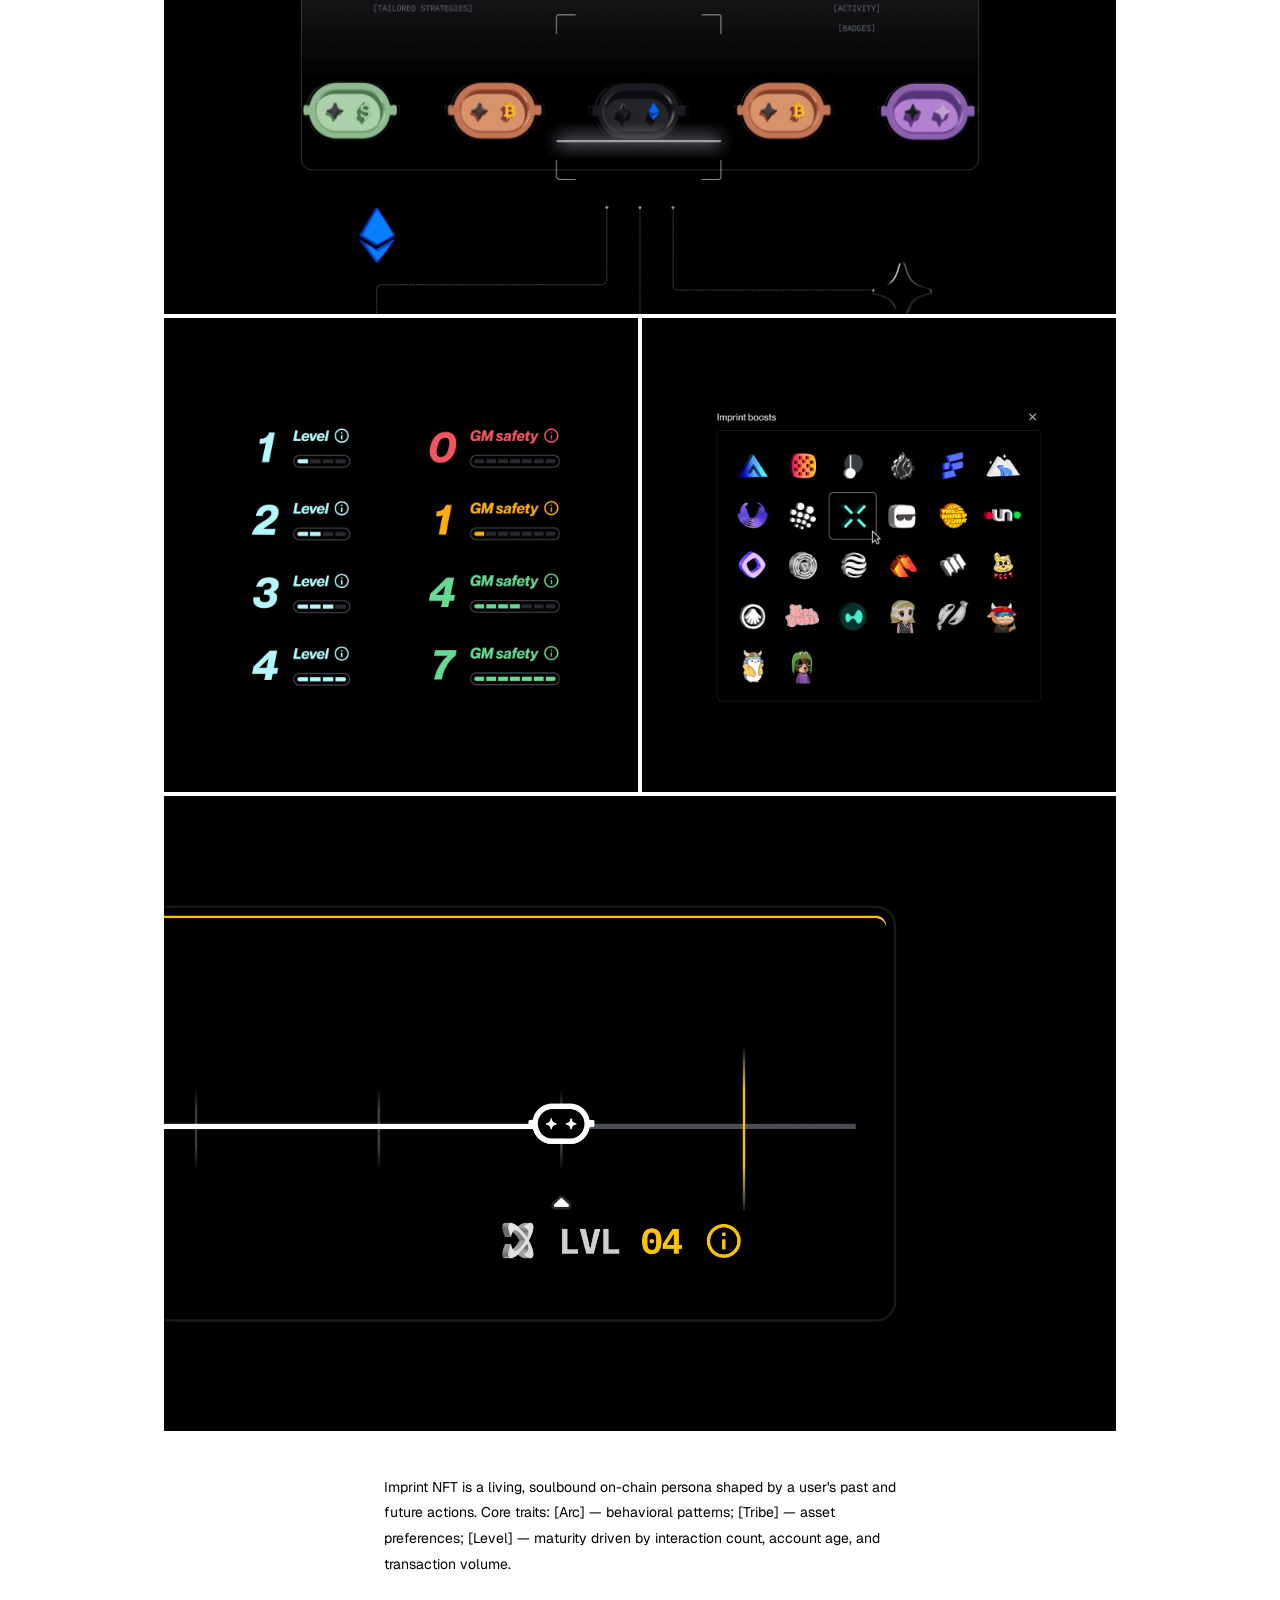
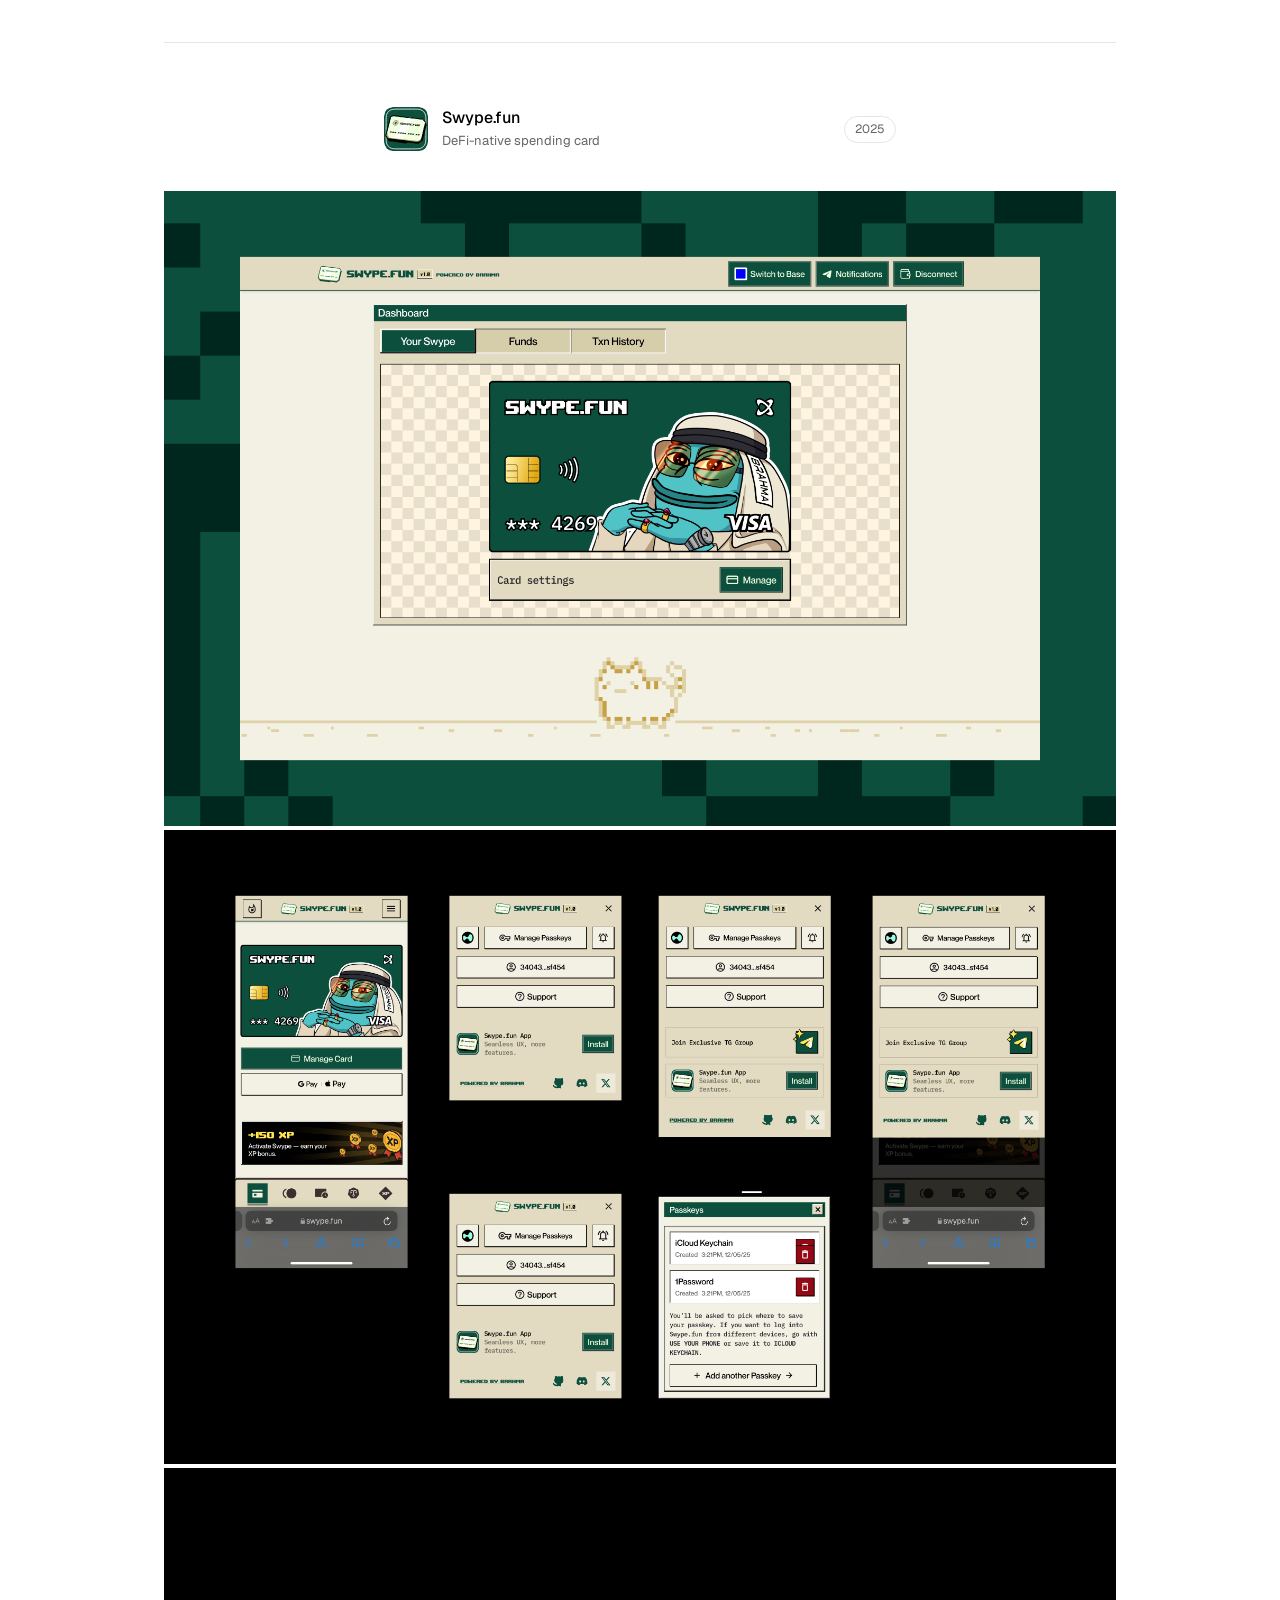
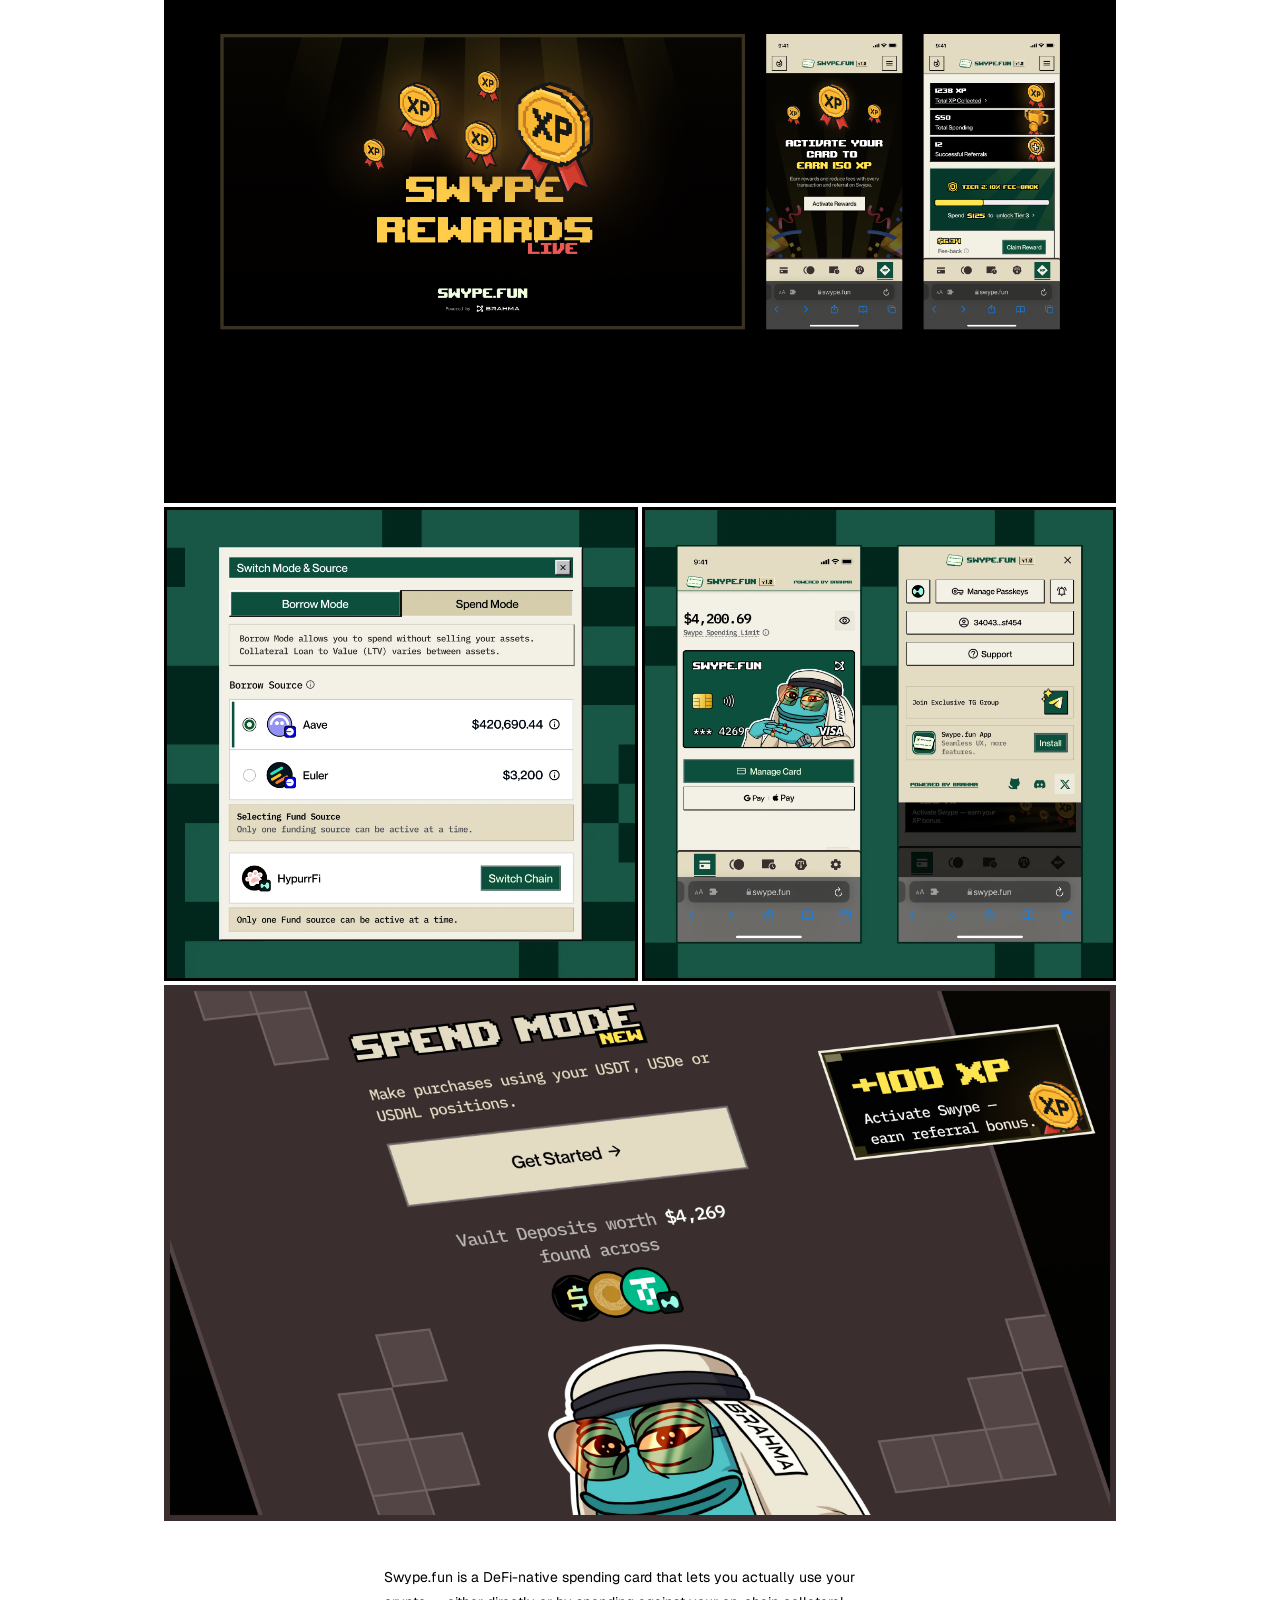
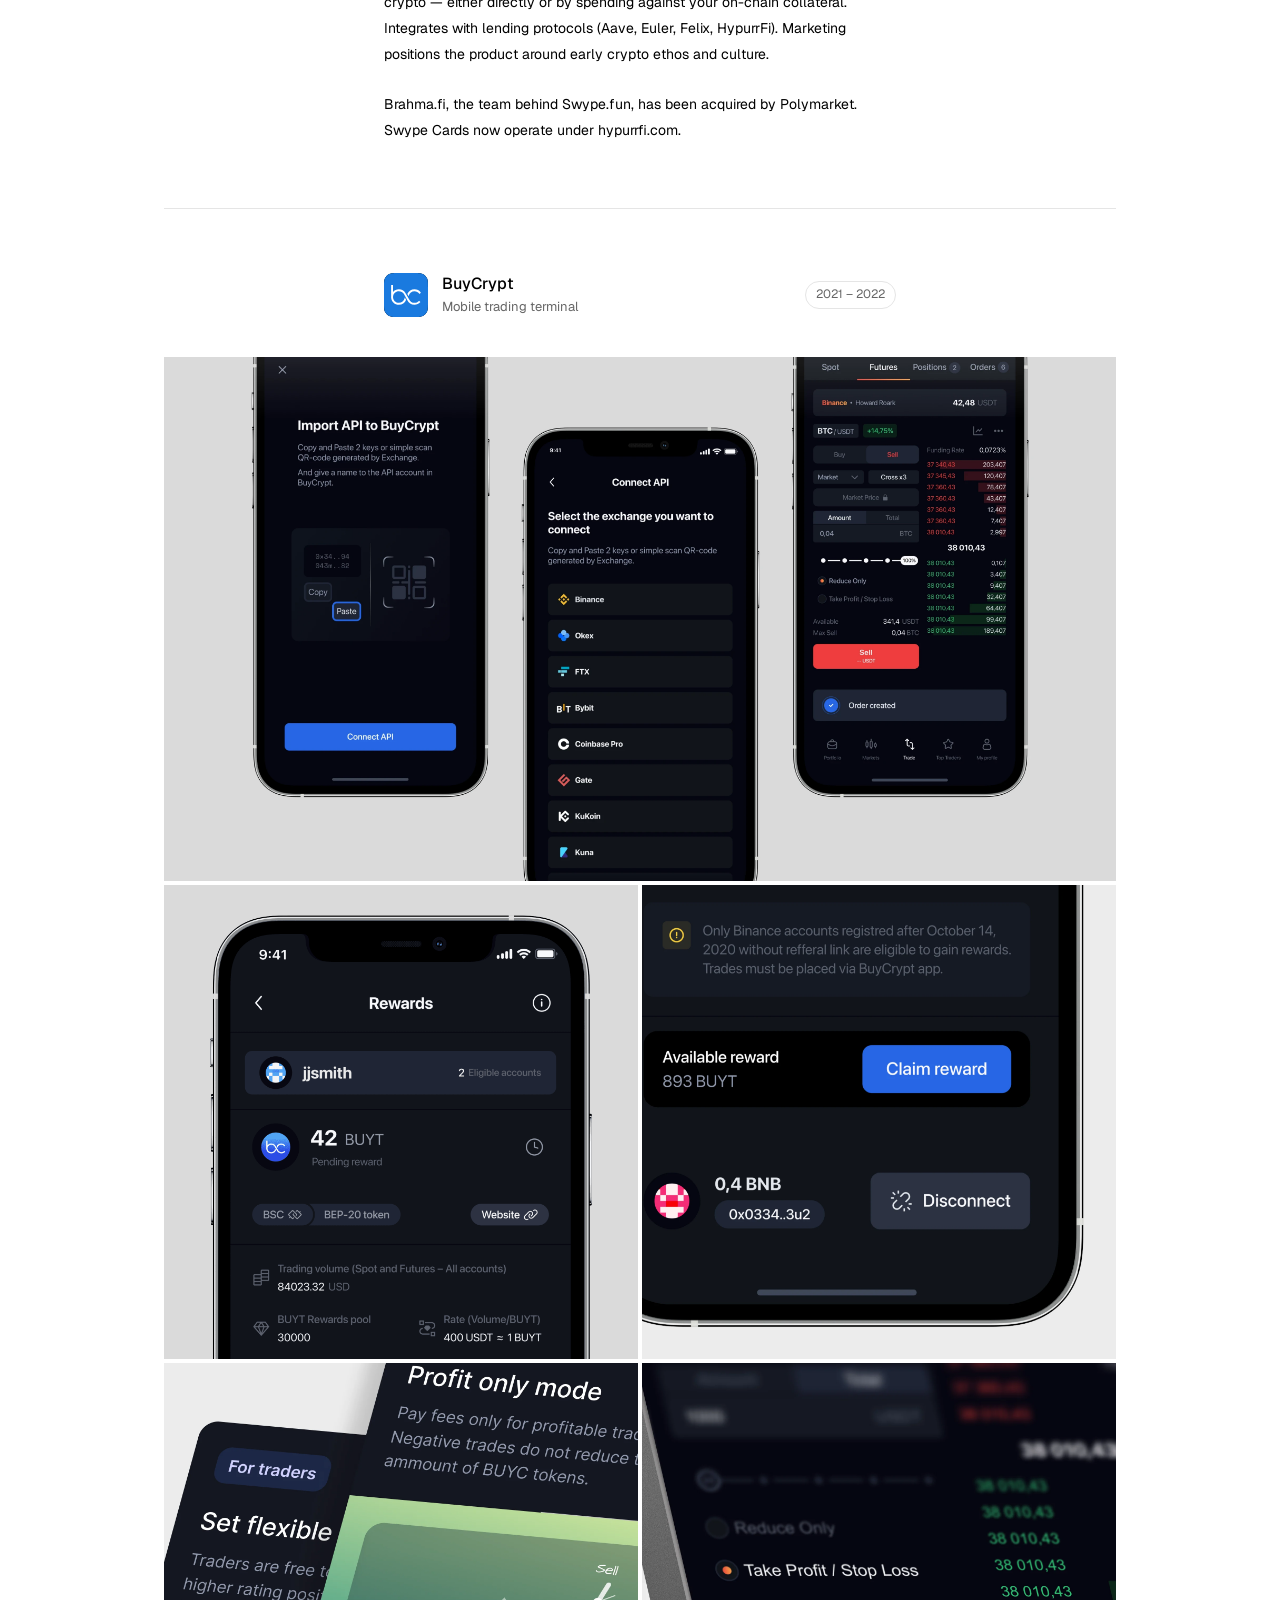
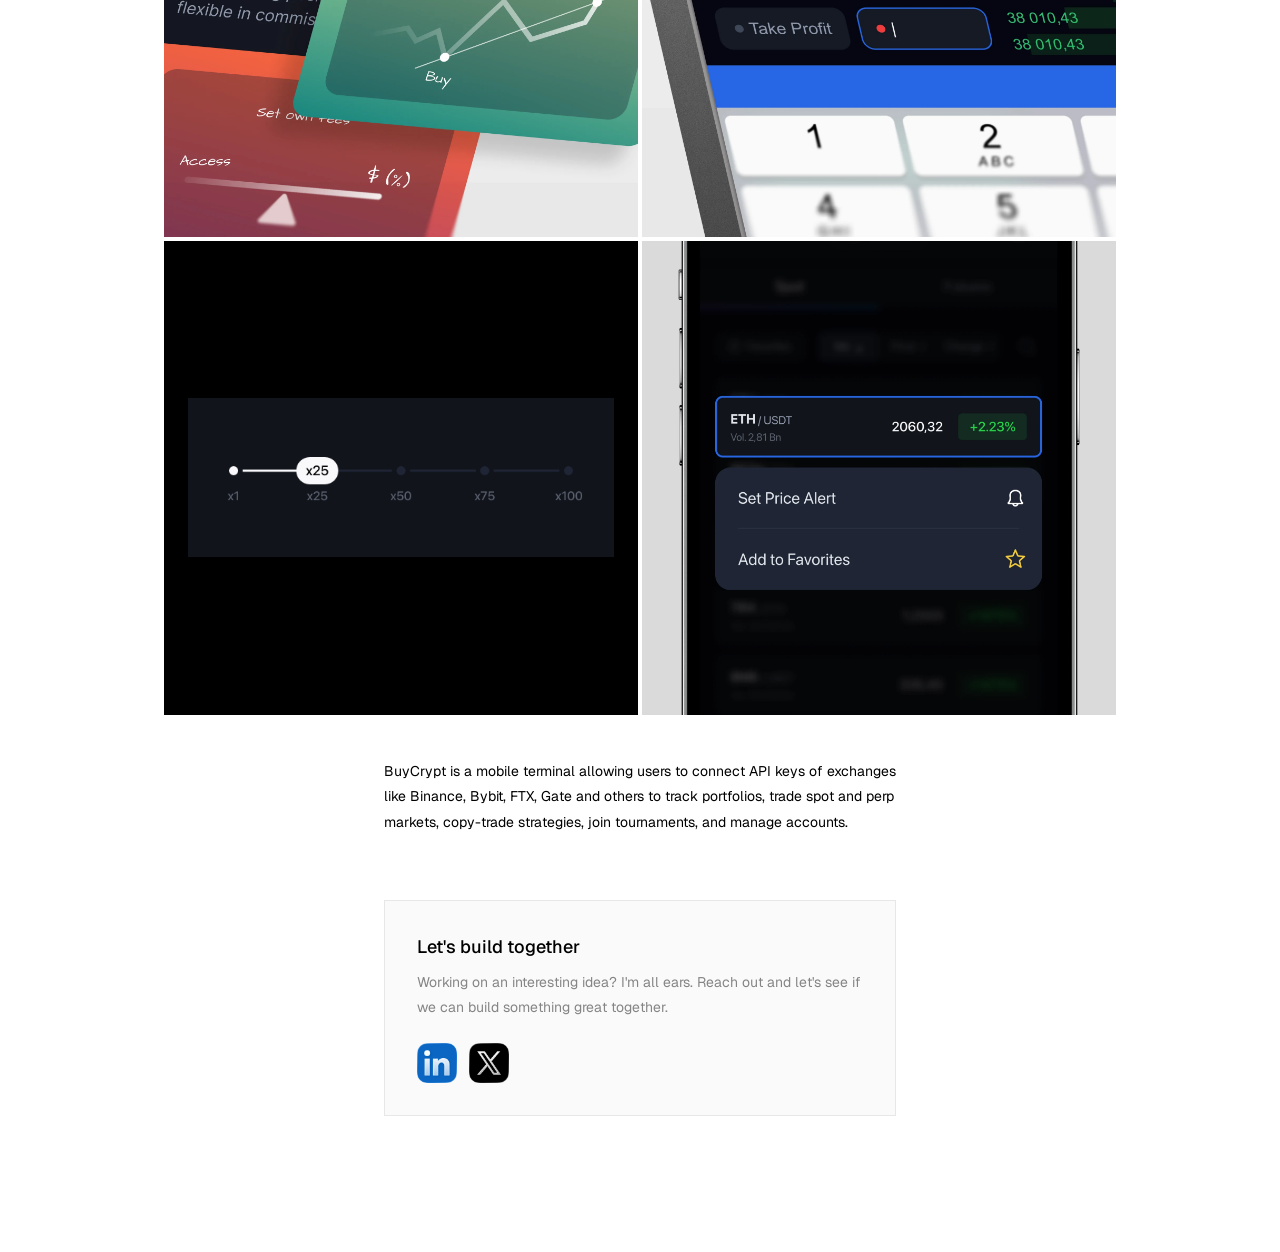
==== commit c376dc28: "Add files via upload" ====
--- a/index.html
+++ b/index.html
@@ -54,7 +54,6 @@
           <div class="hero-socials">
             <a href="https://x.com/roark_0x" target="_blank" rel="noopener">X.com</a>
             <a href="https://linkedin.com/in/kostya-suspitsyn/" target="_blank" rel="noopener">LinkedIn</a>
-            <a href="https://www.instagram.com/suspitsyn_k/" target="_blank" rel="noopener">Instagram</a>
           </div>
         </div>
       </div>
@@ -280,9 +279,6 @@
       <h2 class="cta-heading">Let's build together</h2>
       <p class="cta-desc">Working on an interesting idea? I'm all ears. Reach out and let's see if we can build something great together.</p>
       <div class="cta-links">
-        <a href="https://t.me/kostya0x" target="_blank" rel="noopener" aria-label="Telegram">
-          <img src="assets/images/app-telegram.png" alt="Telegram" width="40" height="40">
-        </a>
         <a href="https://linkedin.com/in/kostya-suspitsyn/" target="_blank" rel="noopener" aria-label="LinkedIn">
           <img src="assets/images/app-linkedin.png" alt="LinkedIn" width="40" height="40">
         </a>
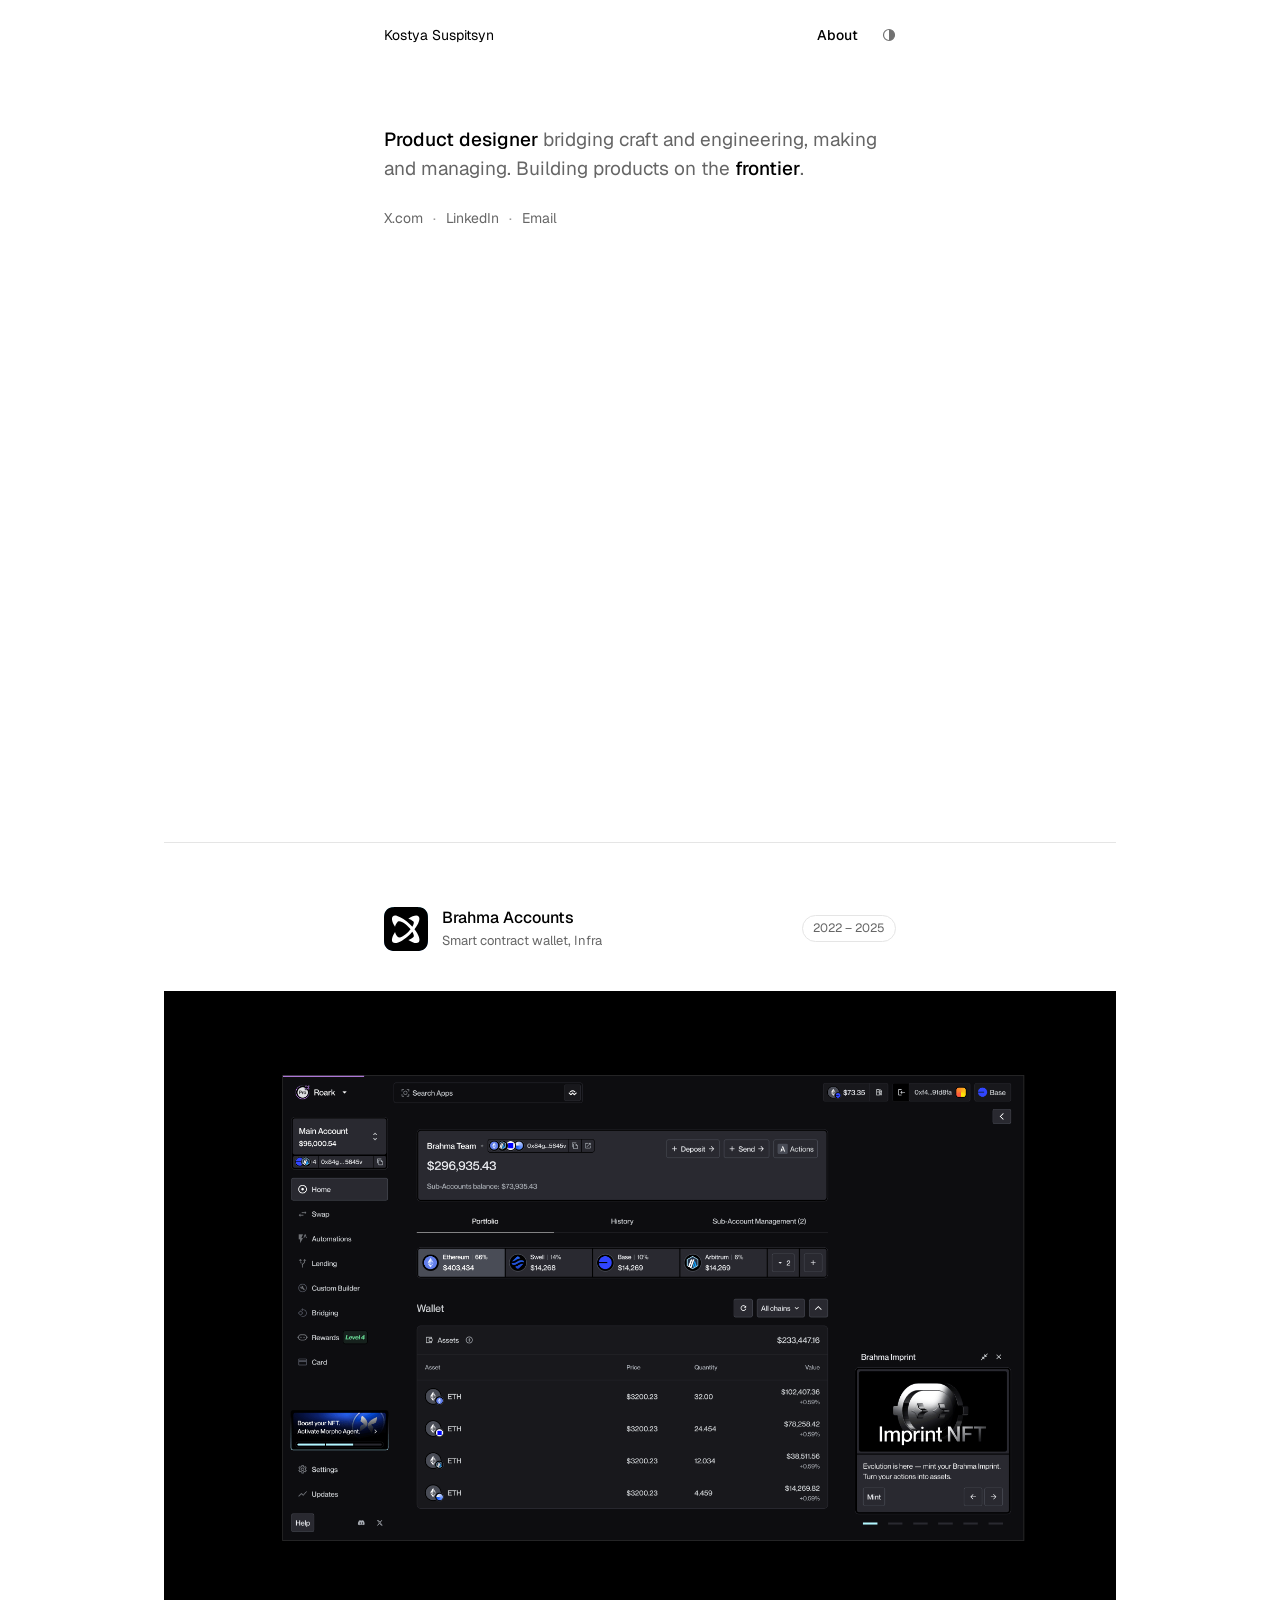
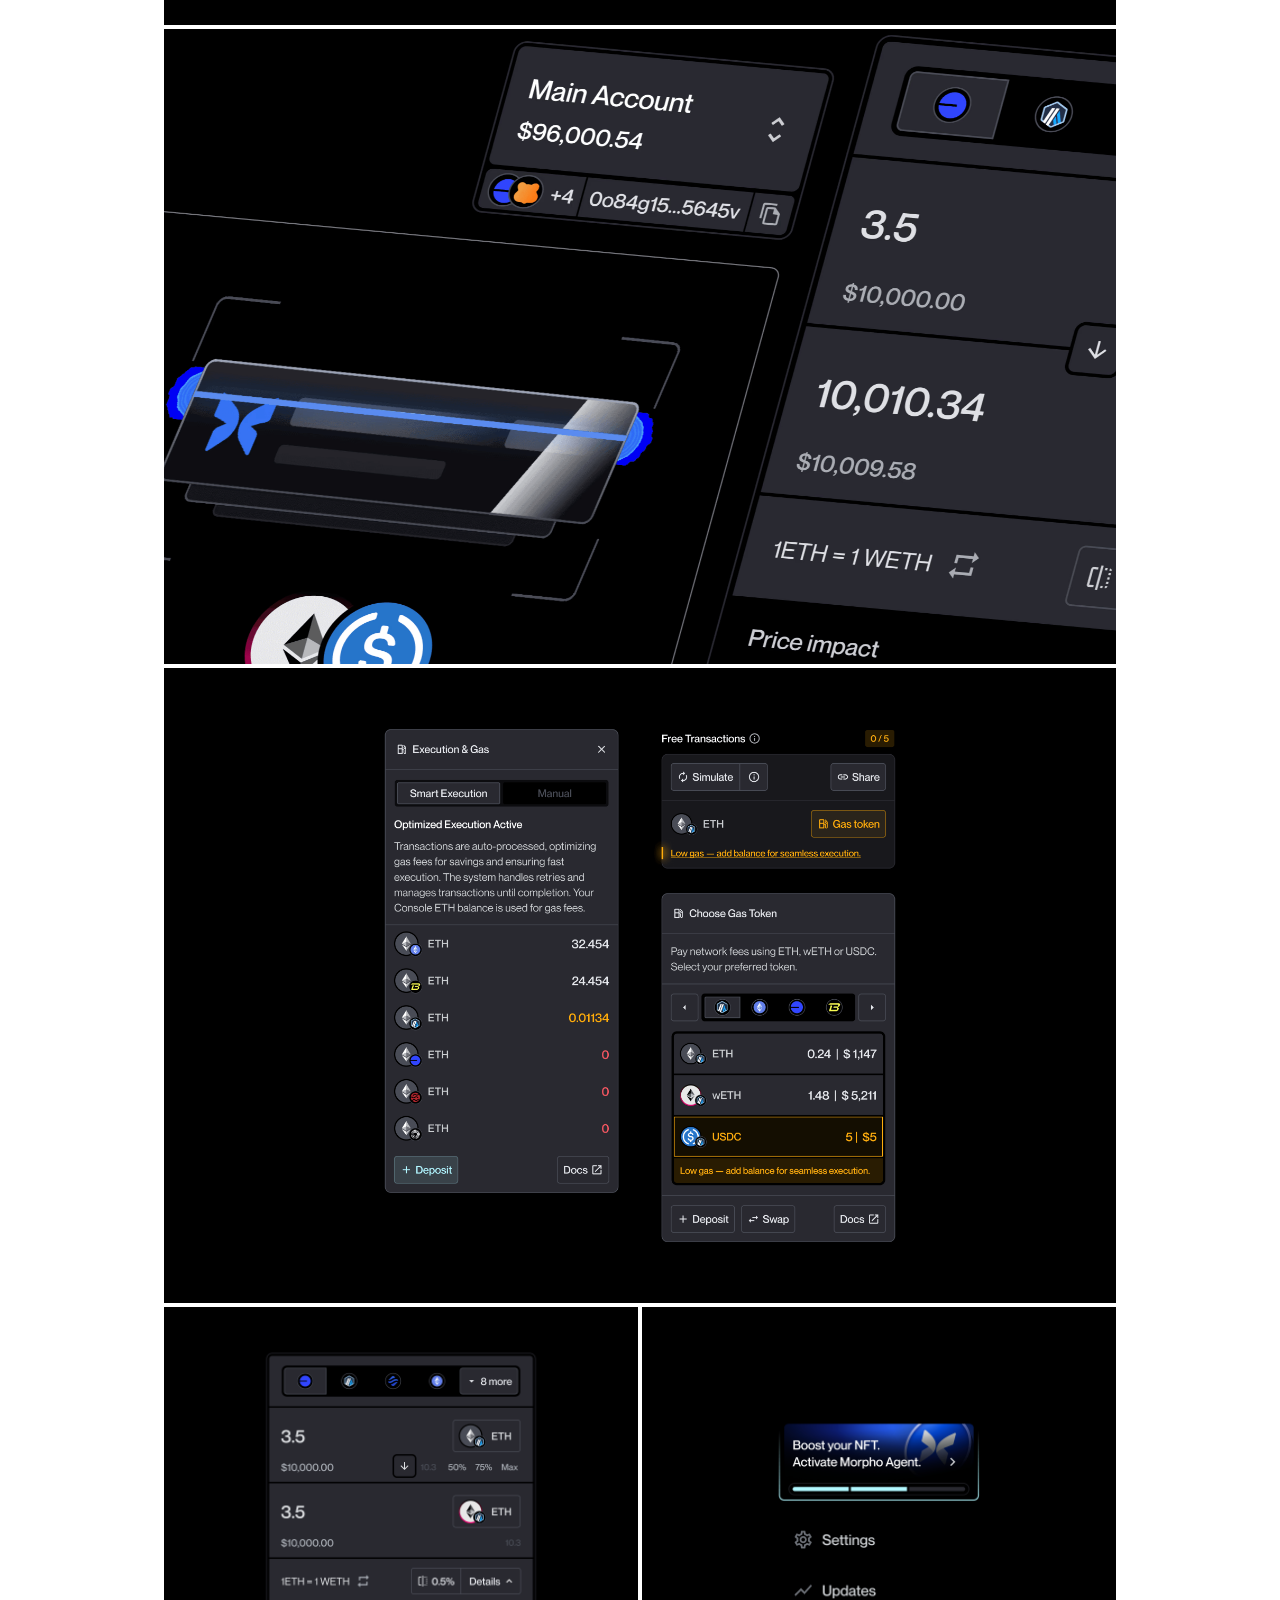
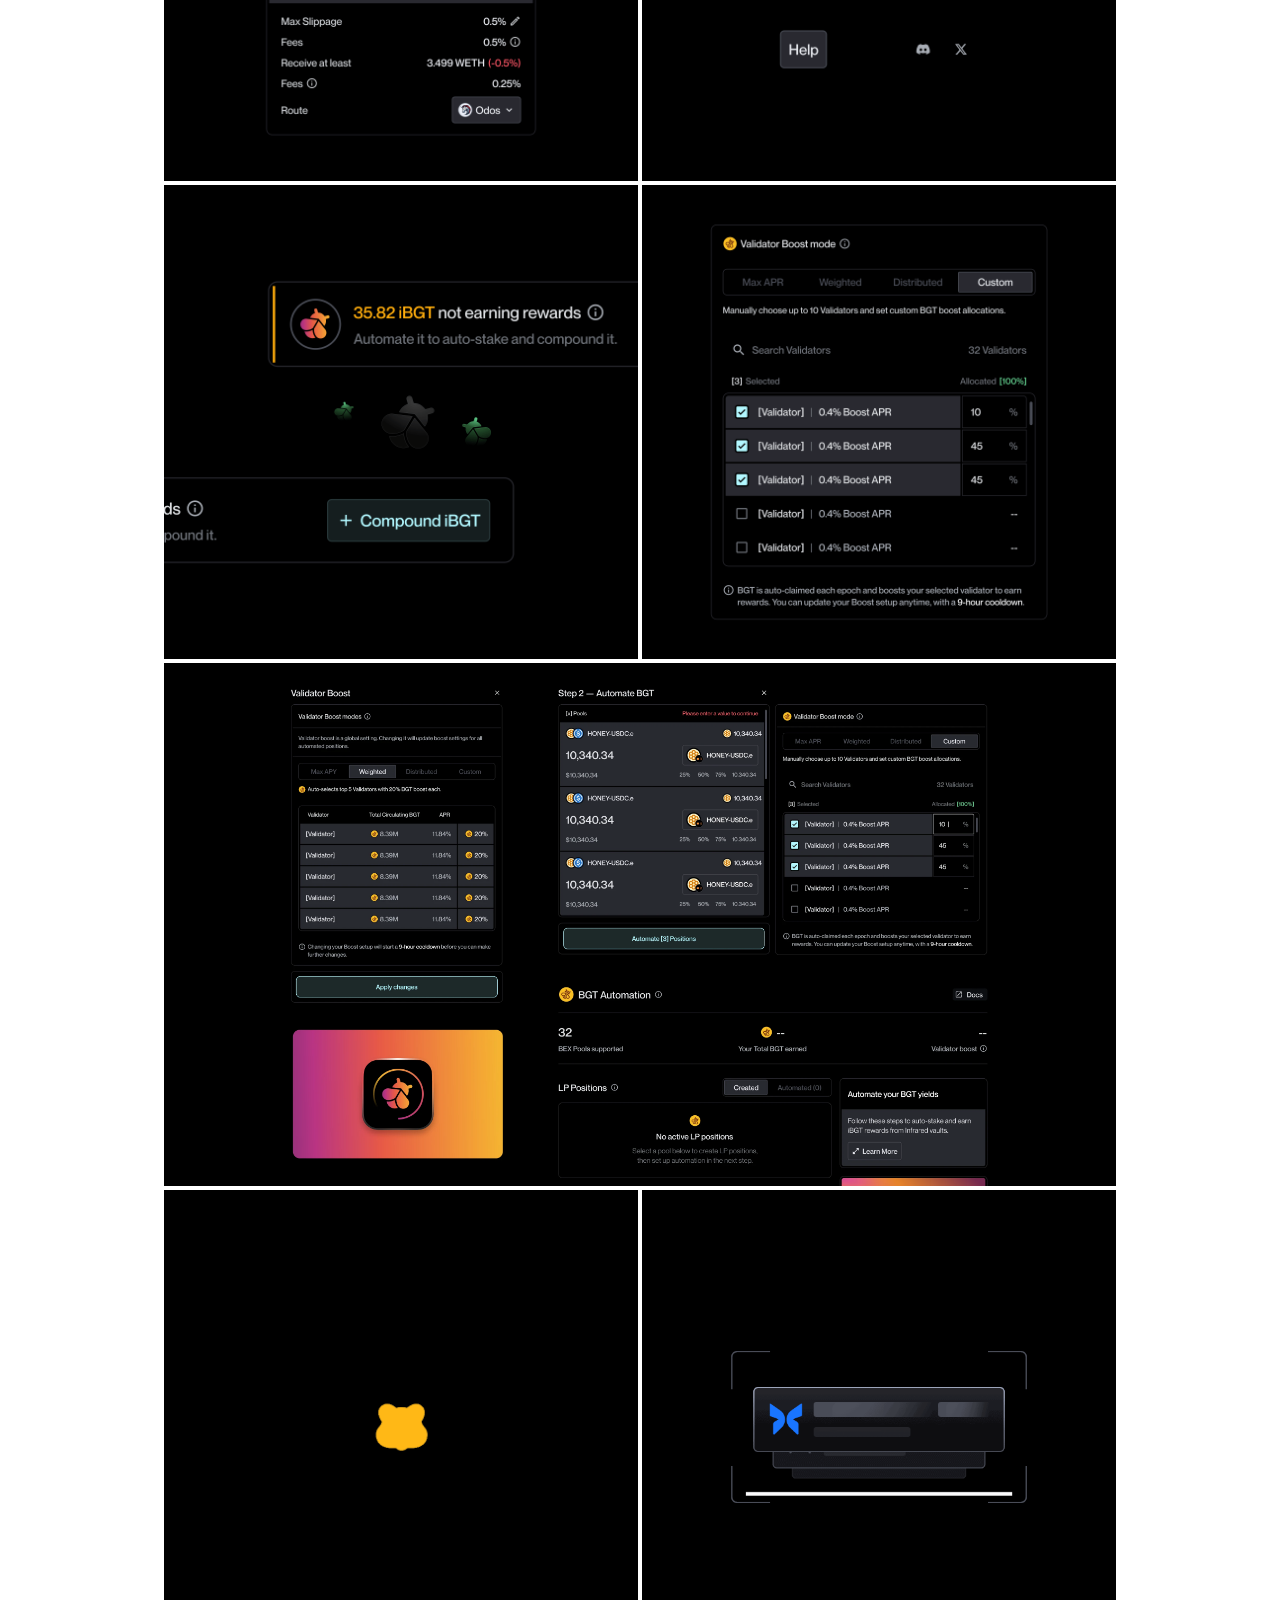
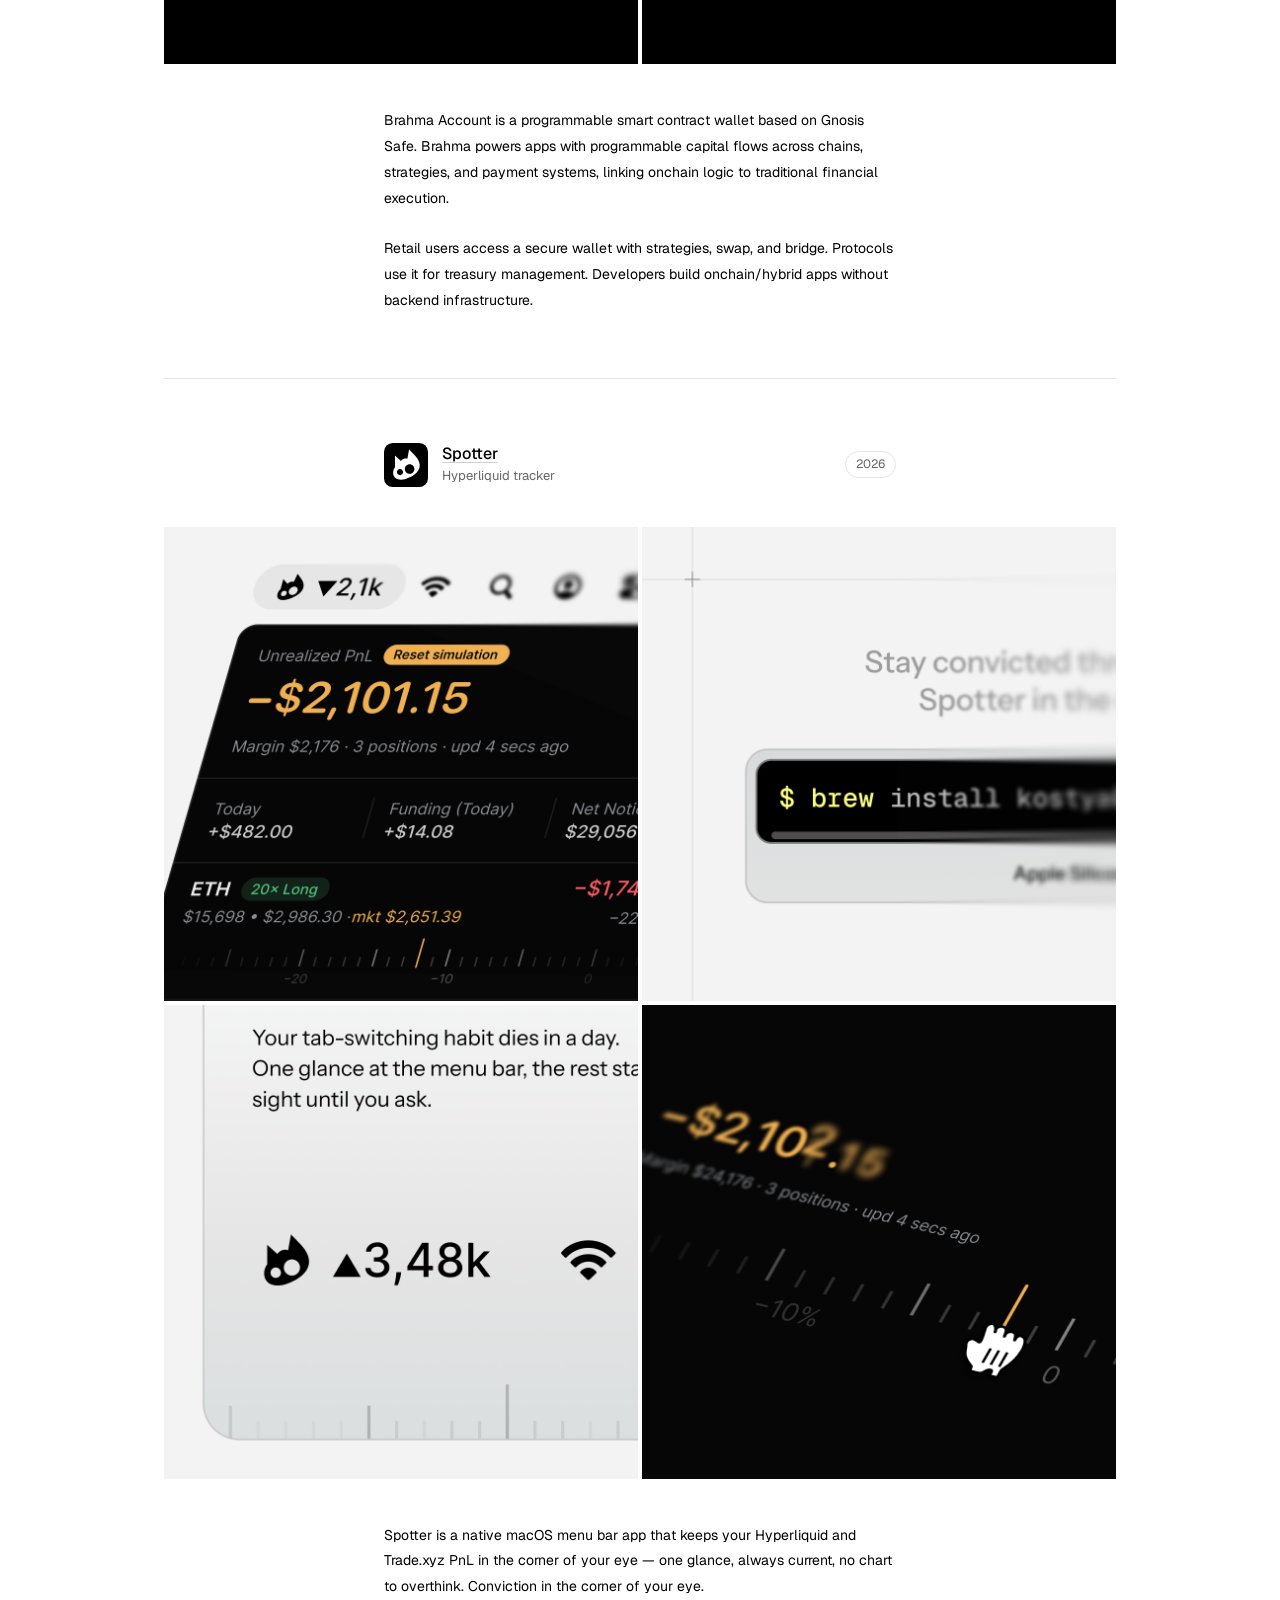
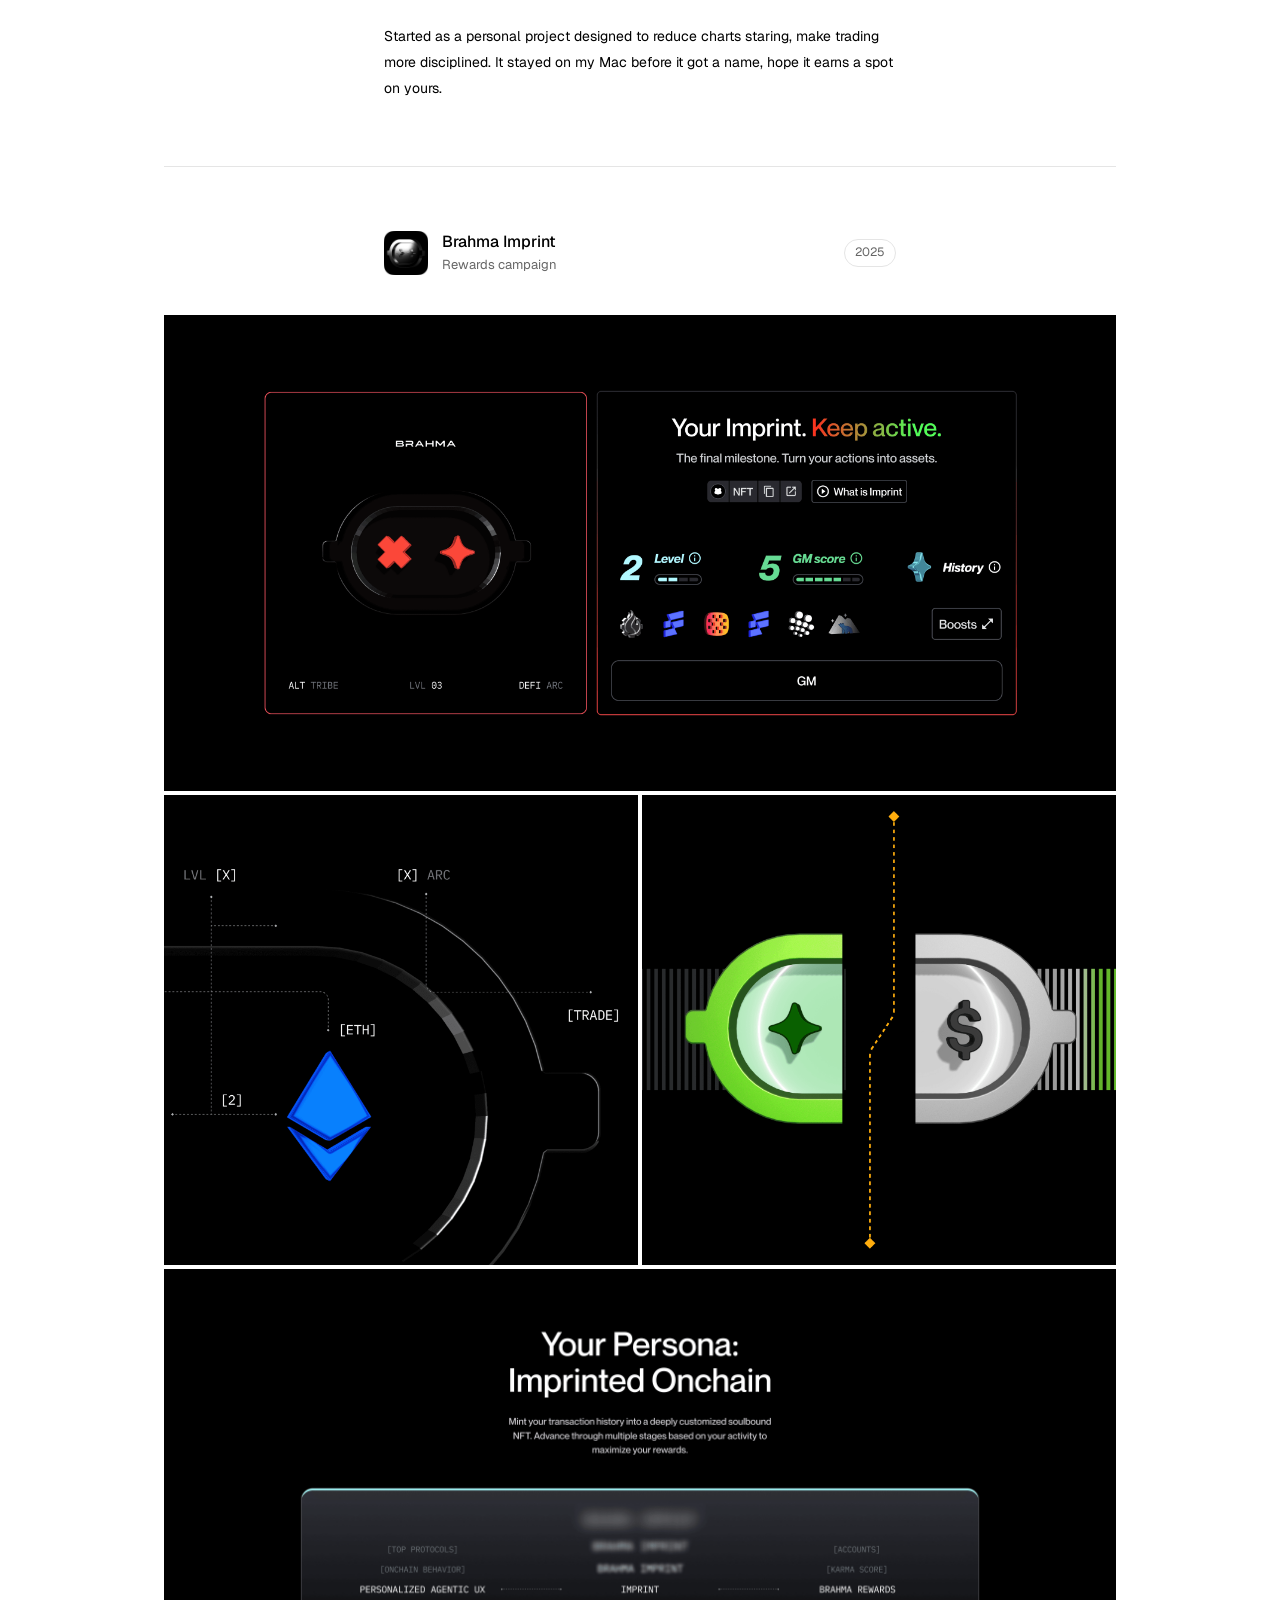
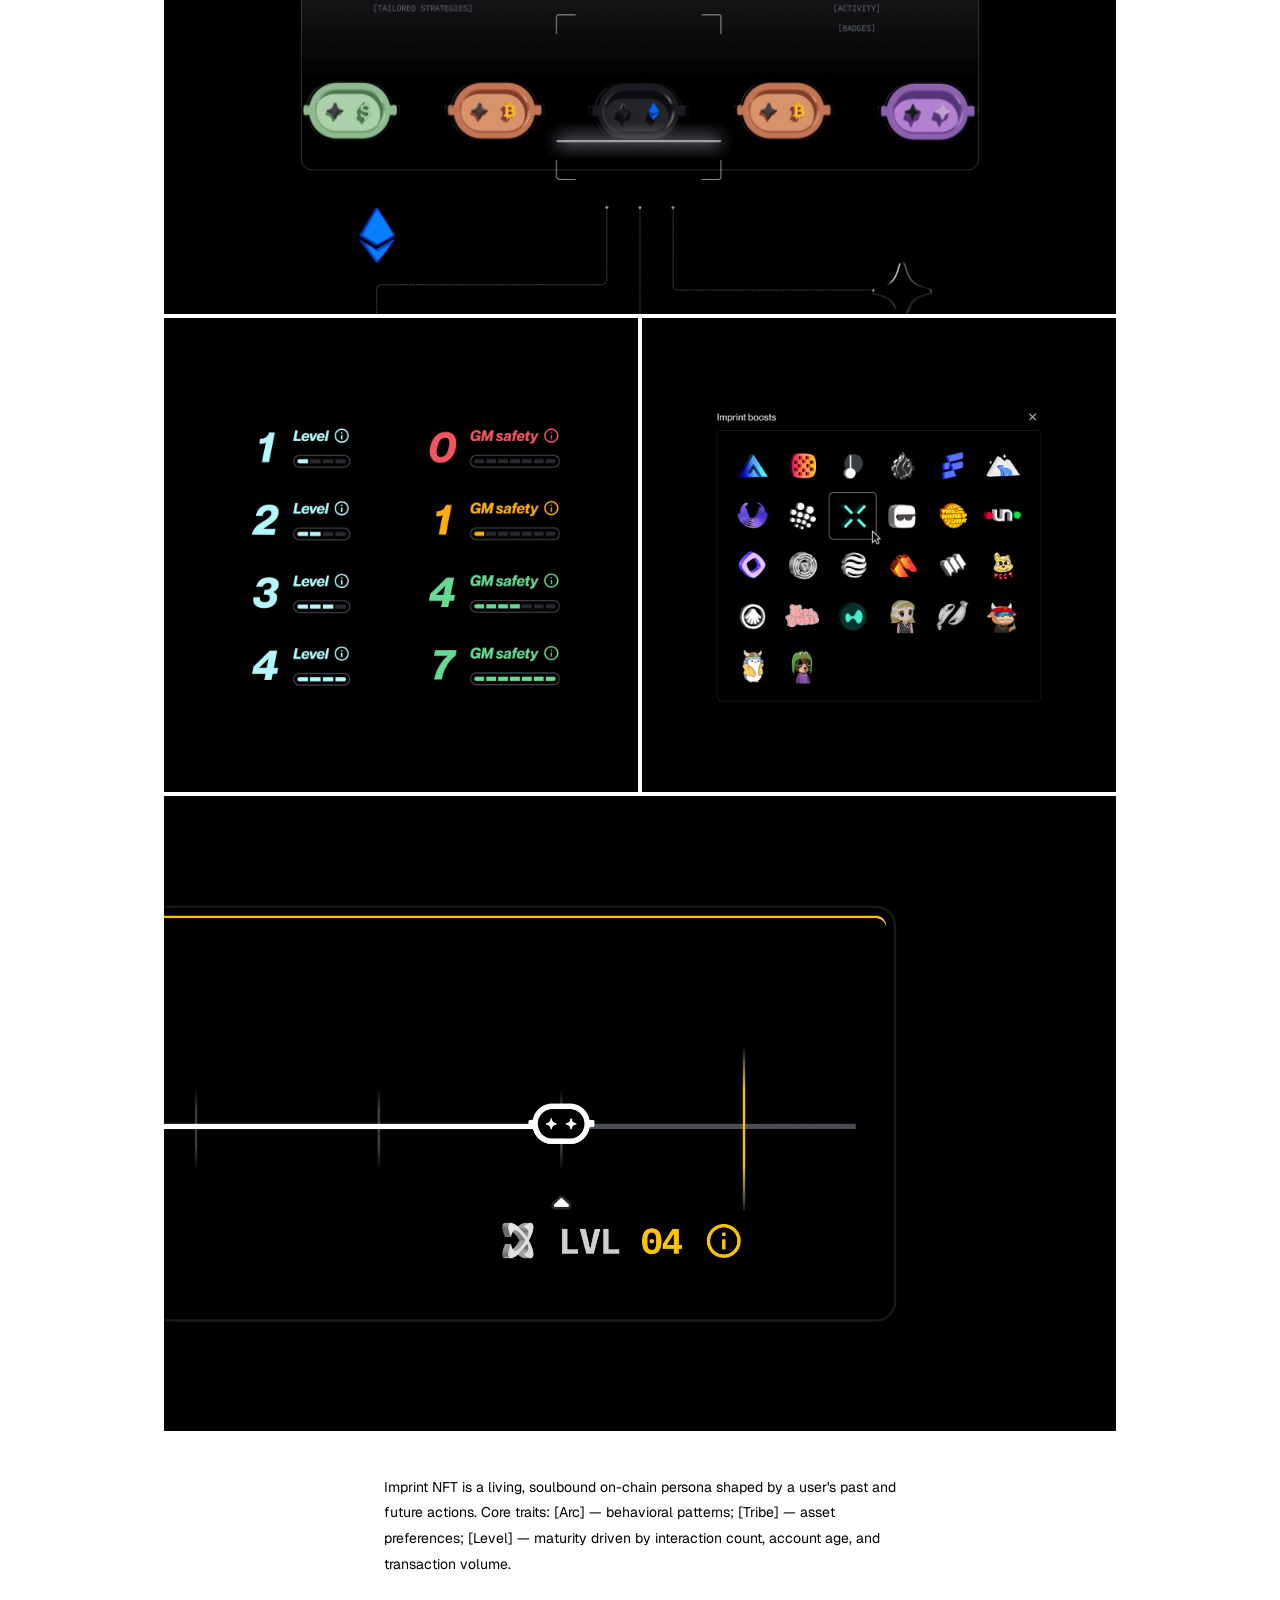
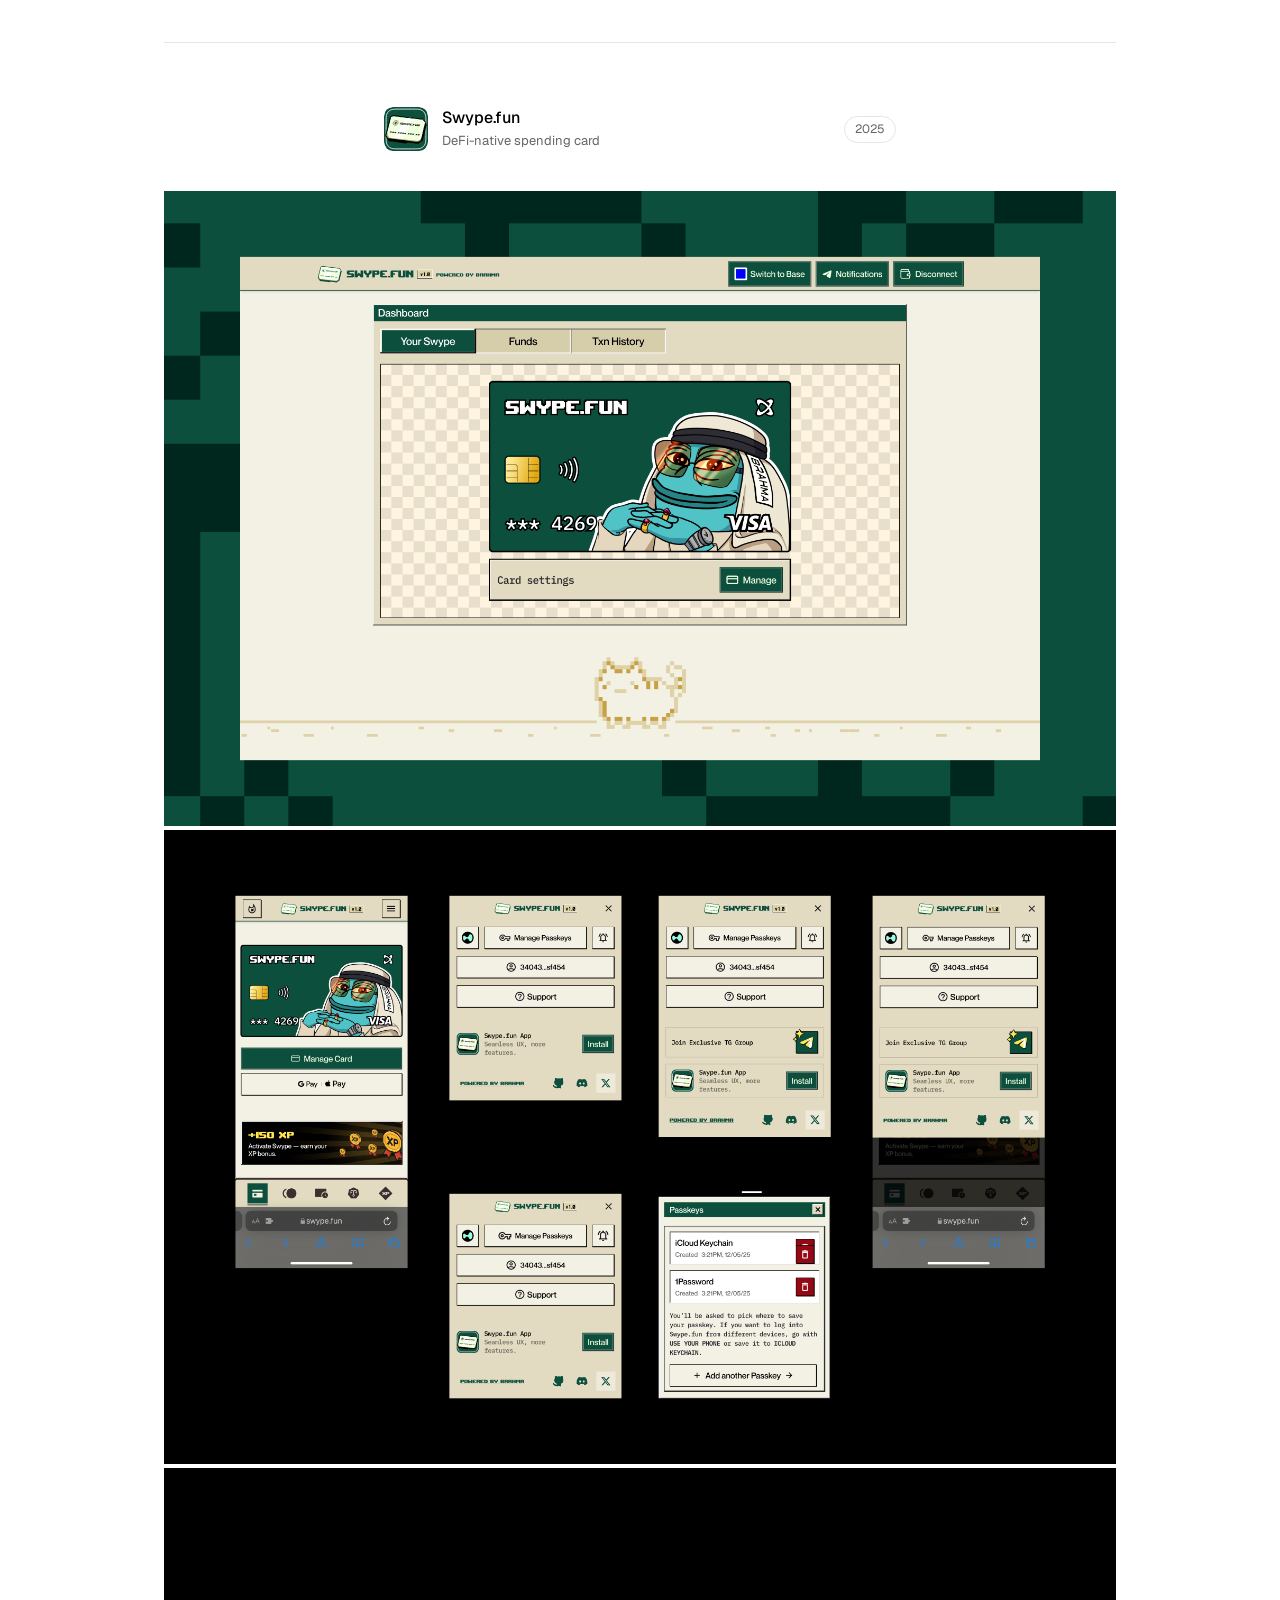
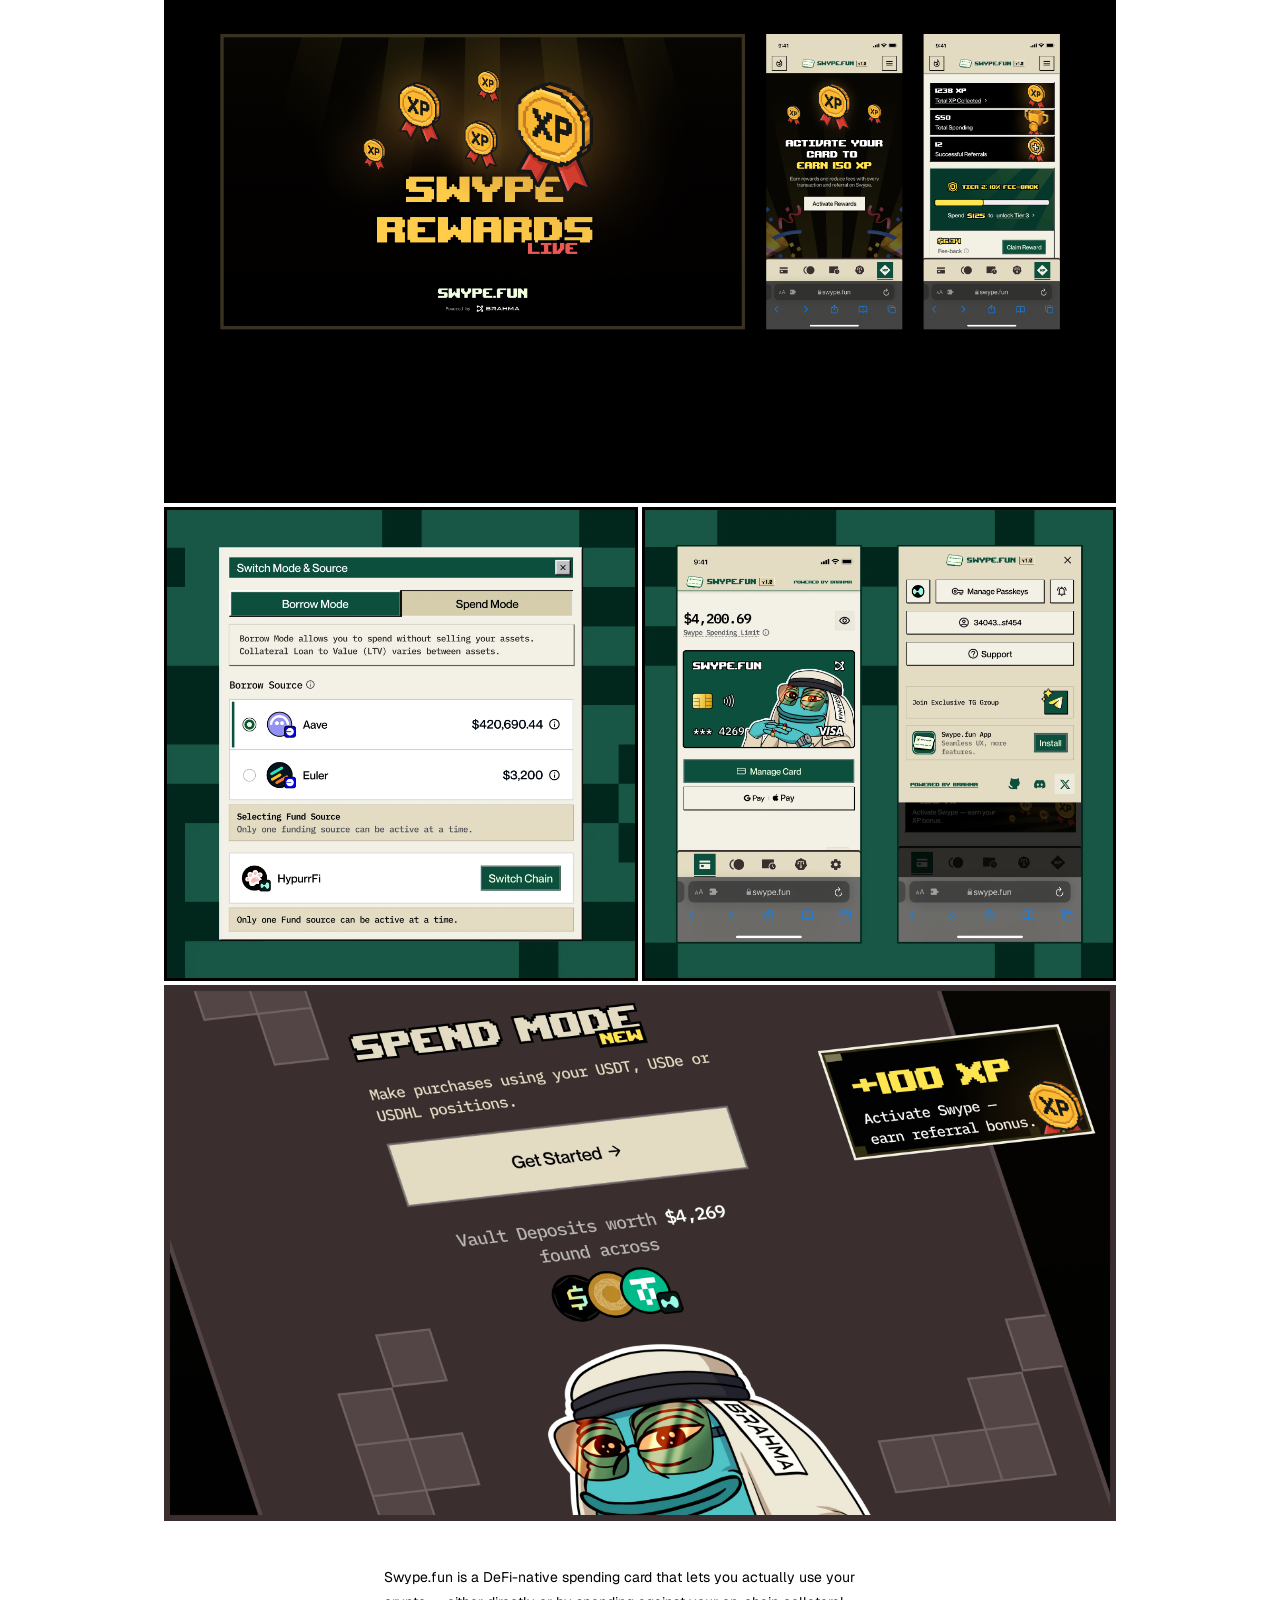
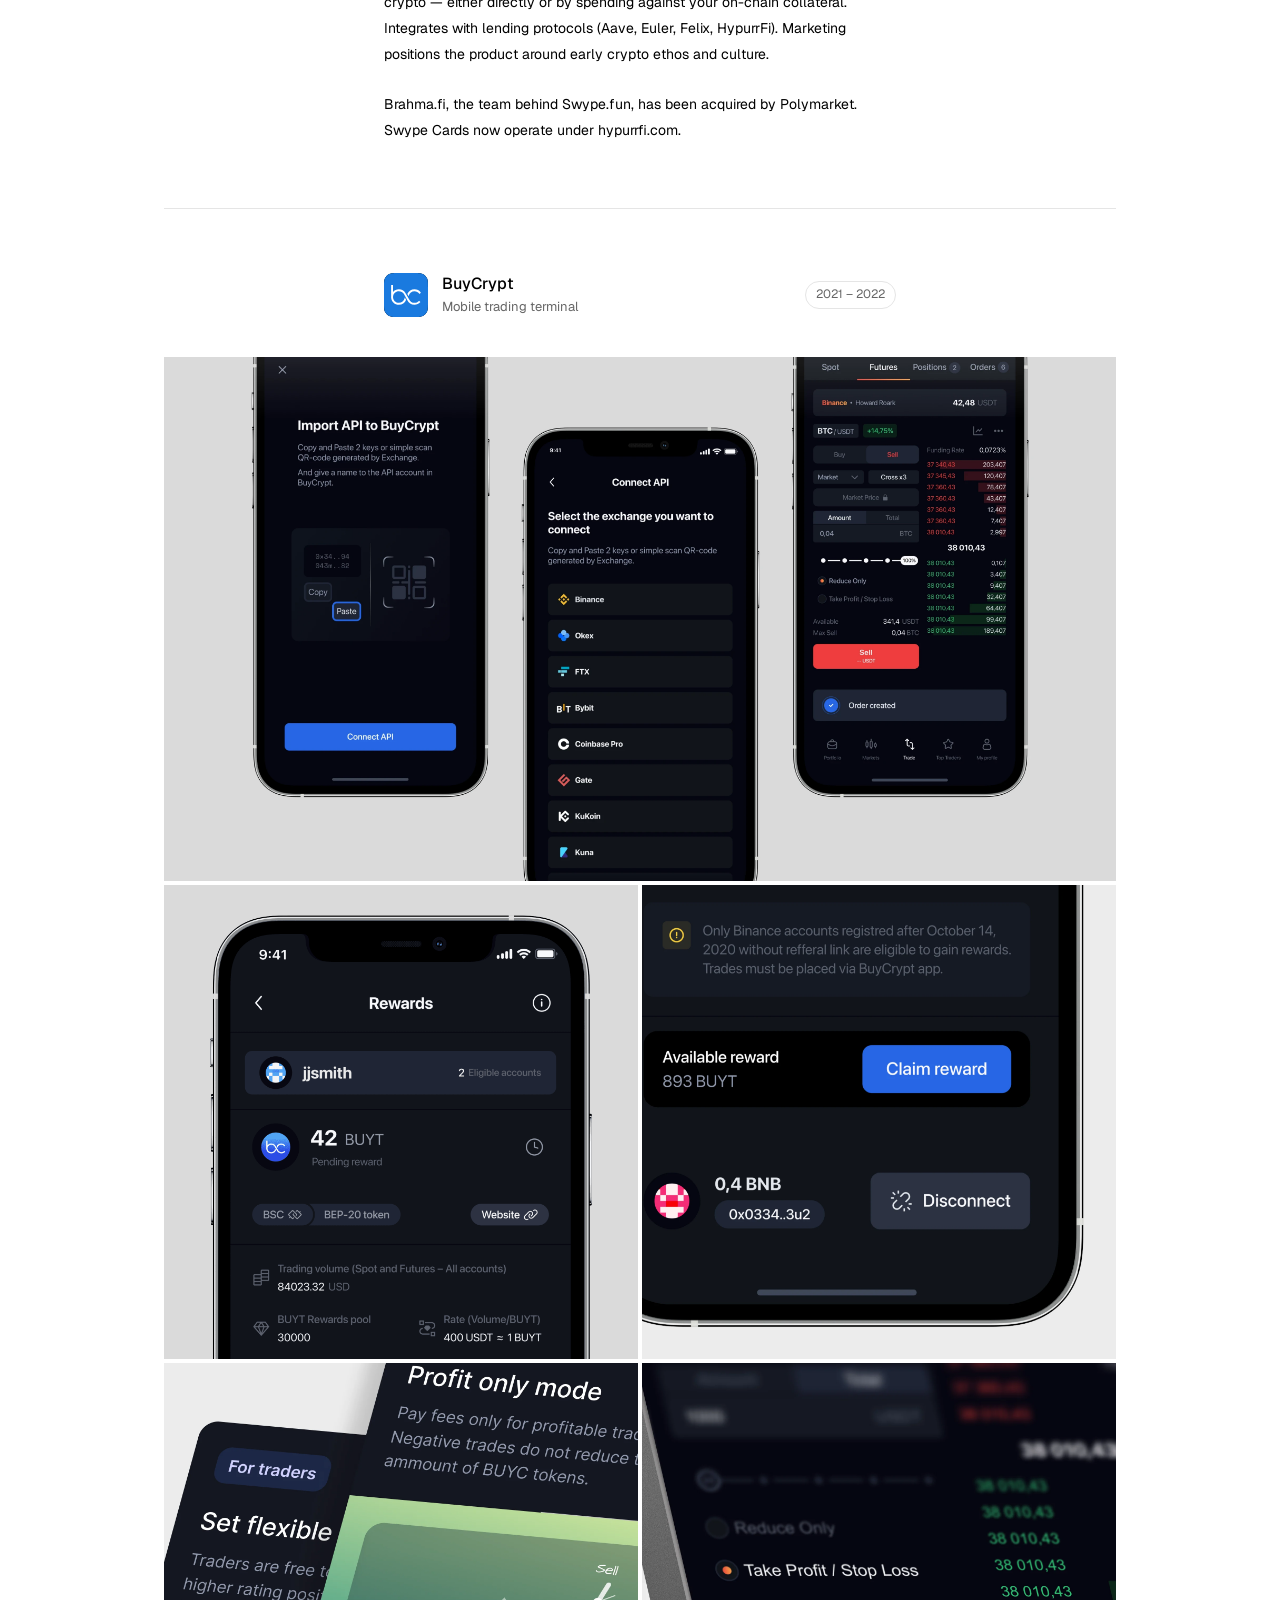
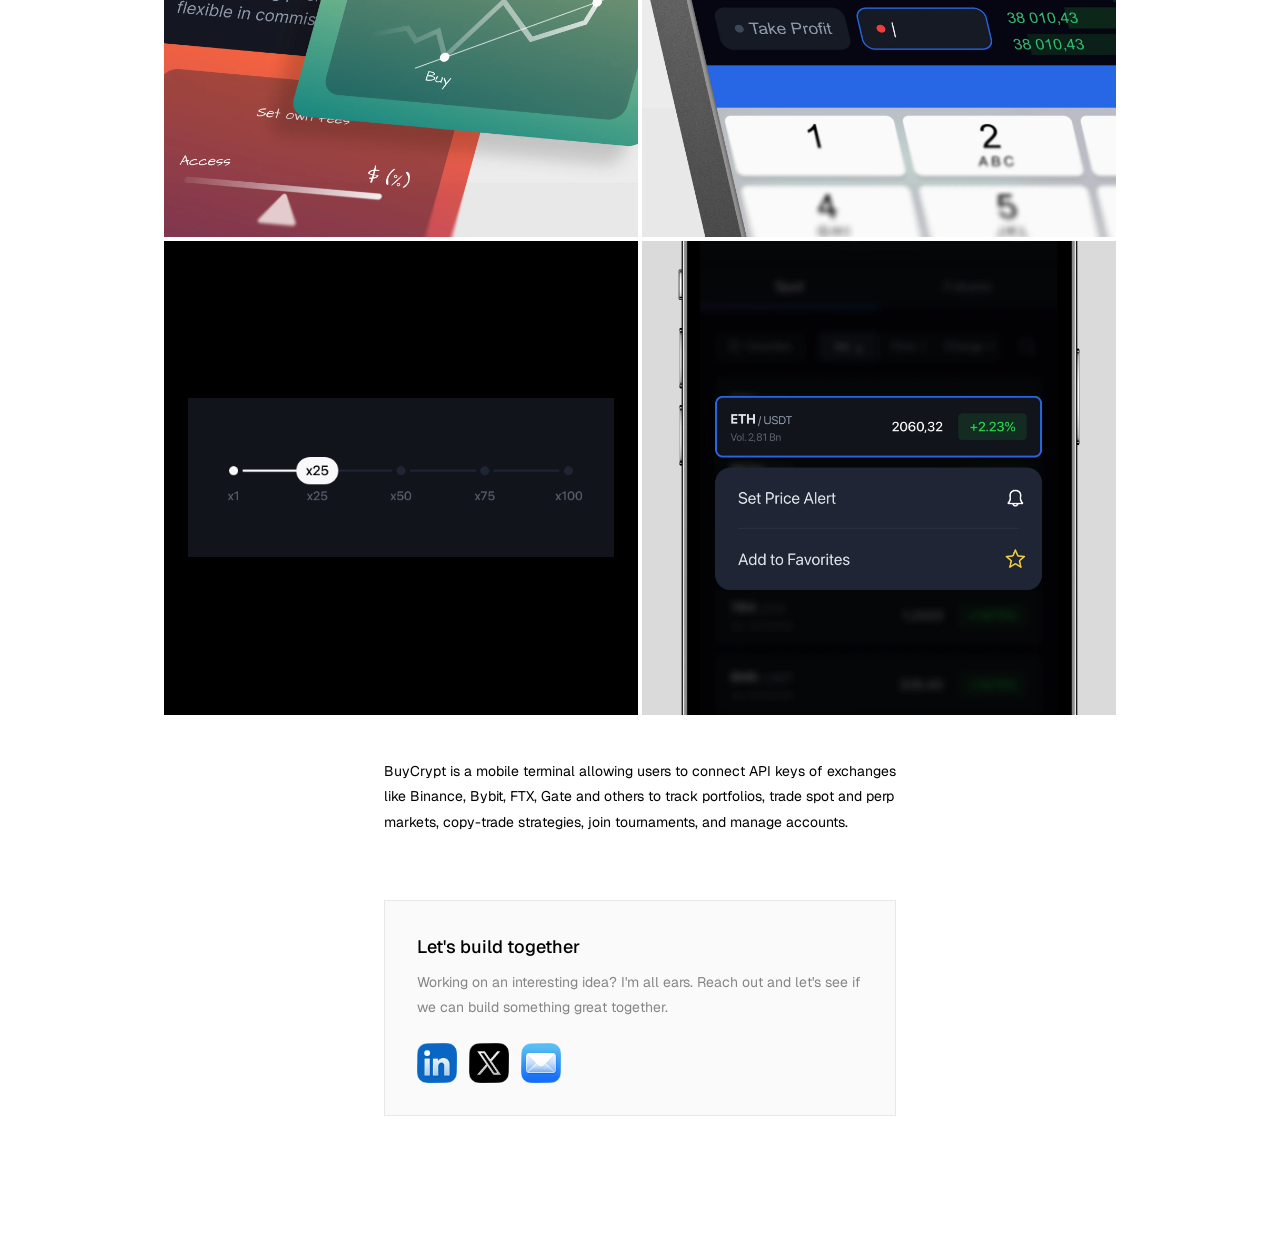
==== commit e24d03c0: "Add files via upload" ====
--- a/index.html
+++ b/index.html
@@ -54,6 +54,7 @@
           <div class="hero-socials">
             <a href="https://x.com/roark_0x" target="_blank" rel="noopener">X.com</a>
             <a href="https://linkedin.com/in/kostya-suspitsyn/" target="_blank" rel="noopener">LinkedIn</a>
+            <a href="mailto:constantine.suspitsyn@gmail.com">Email</a>
           </div>
         </div>
       </div>
@@ -285,6 +286,9 @@
         <a href="https://x.com/roark_0x" target="_blank" rel="noopener" aria-label="X">
           <img src="assets/images/app-x.png" alt="X" width="40" height="40">
         </a>
+        <a href="mailto:constantine.suspitsyn@gmail.com" aria-label="Email">
+          <img src="assets/images/app-mail.png" alt="Email" width="40" height="40">
+        </a>
       </div>
     </section>
 
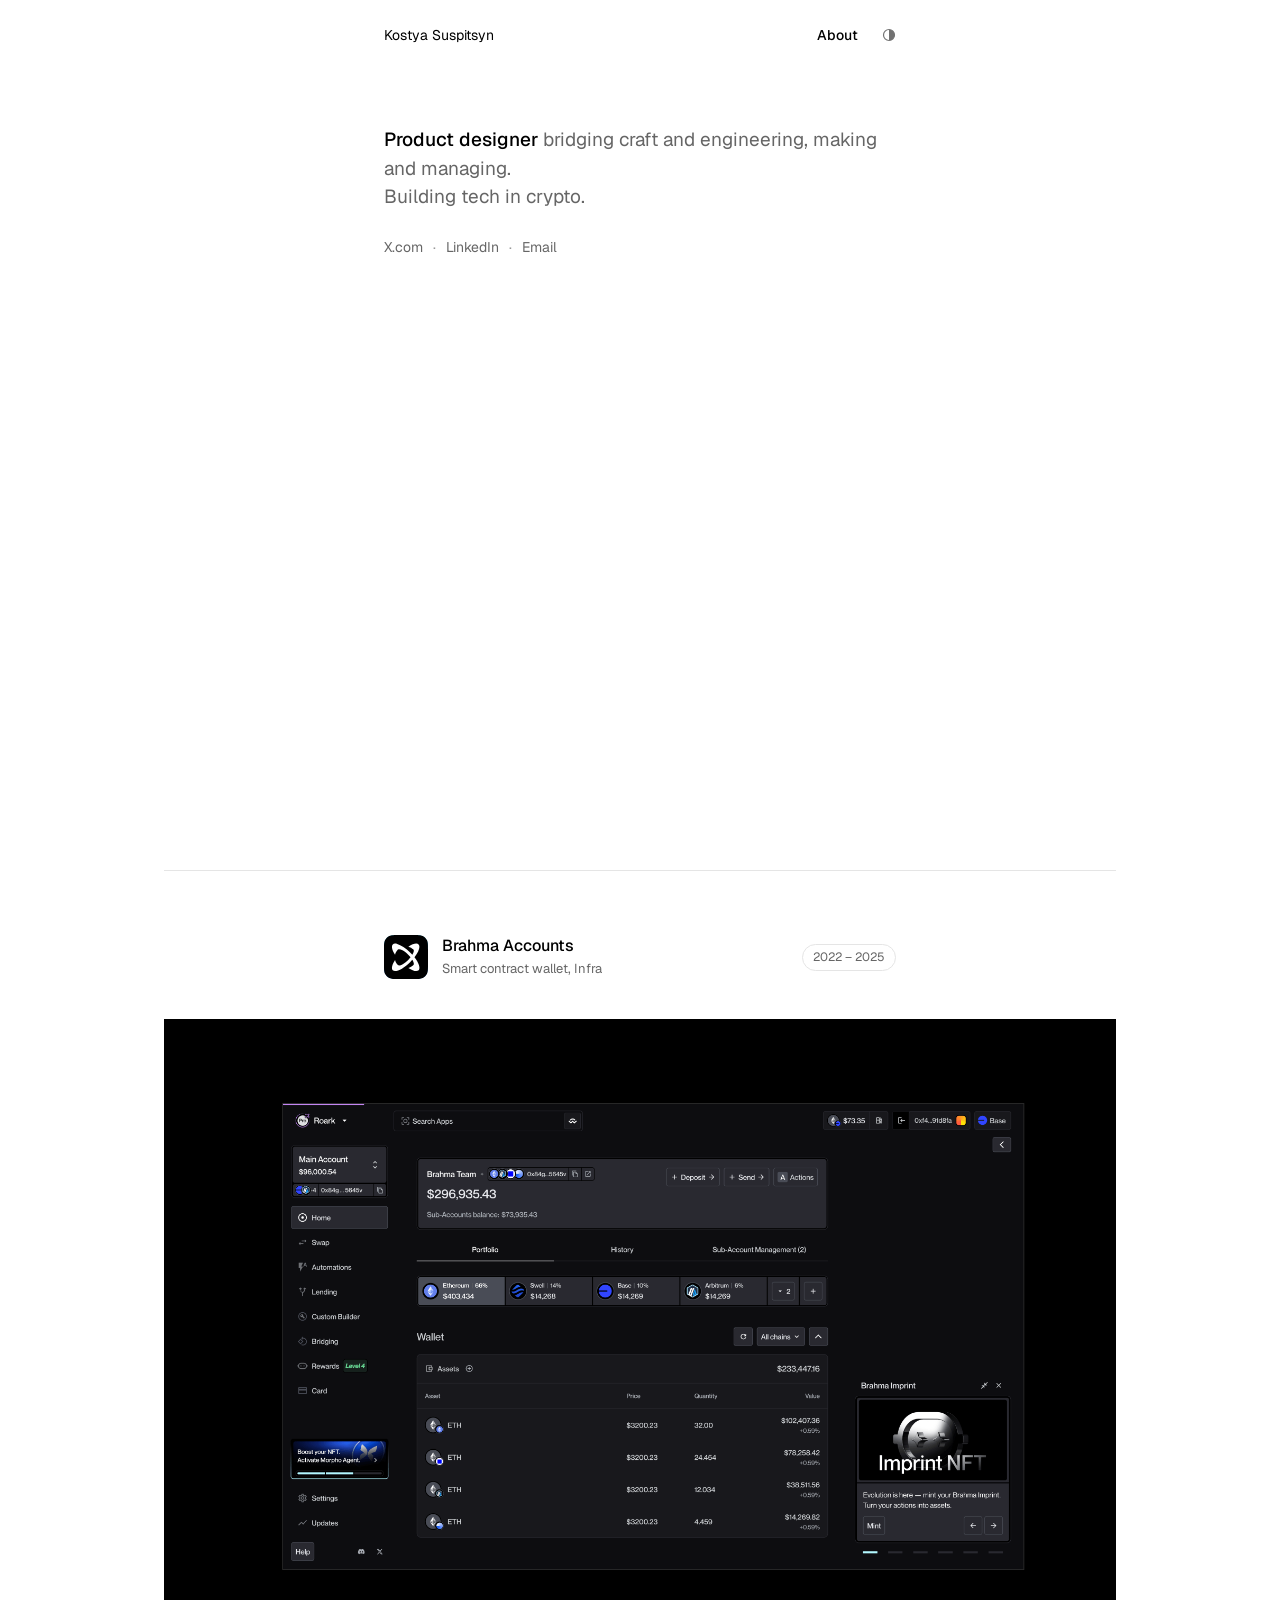
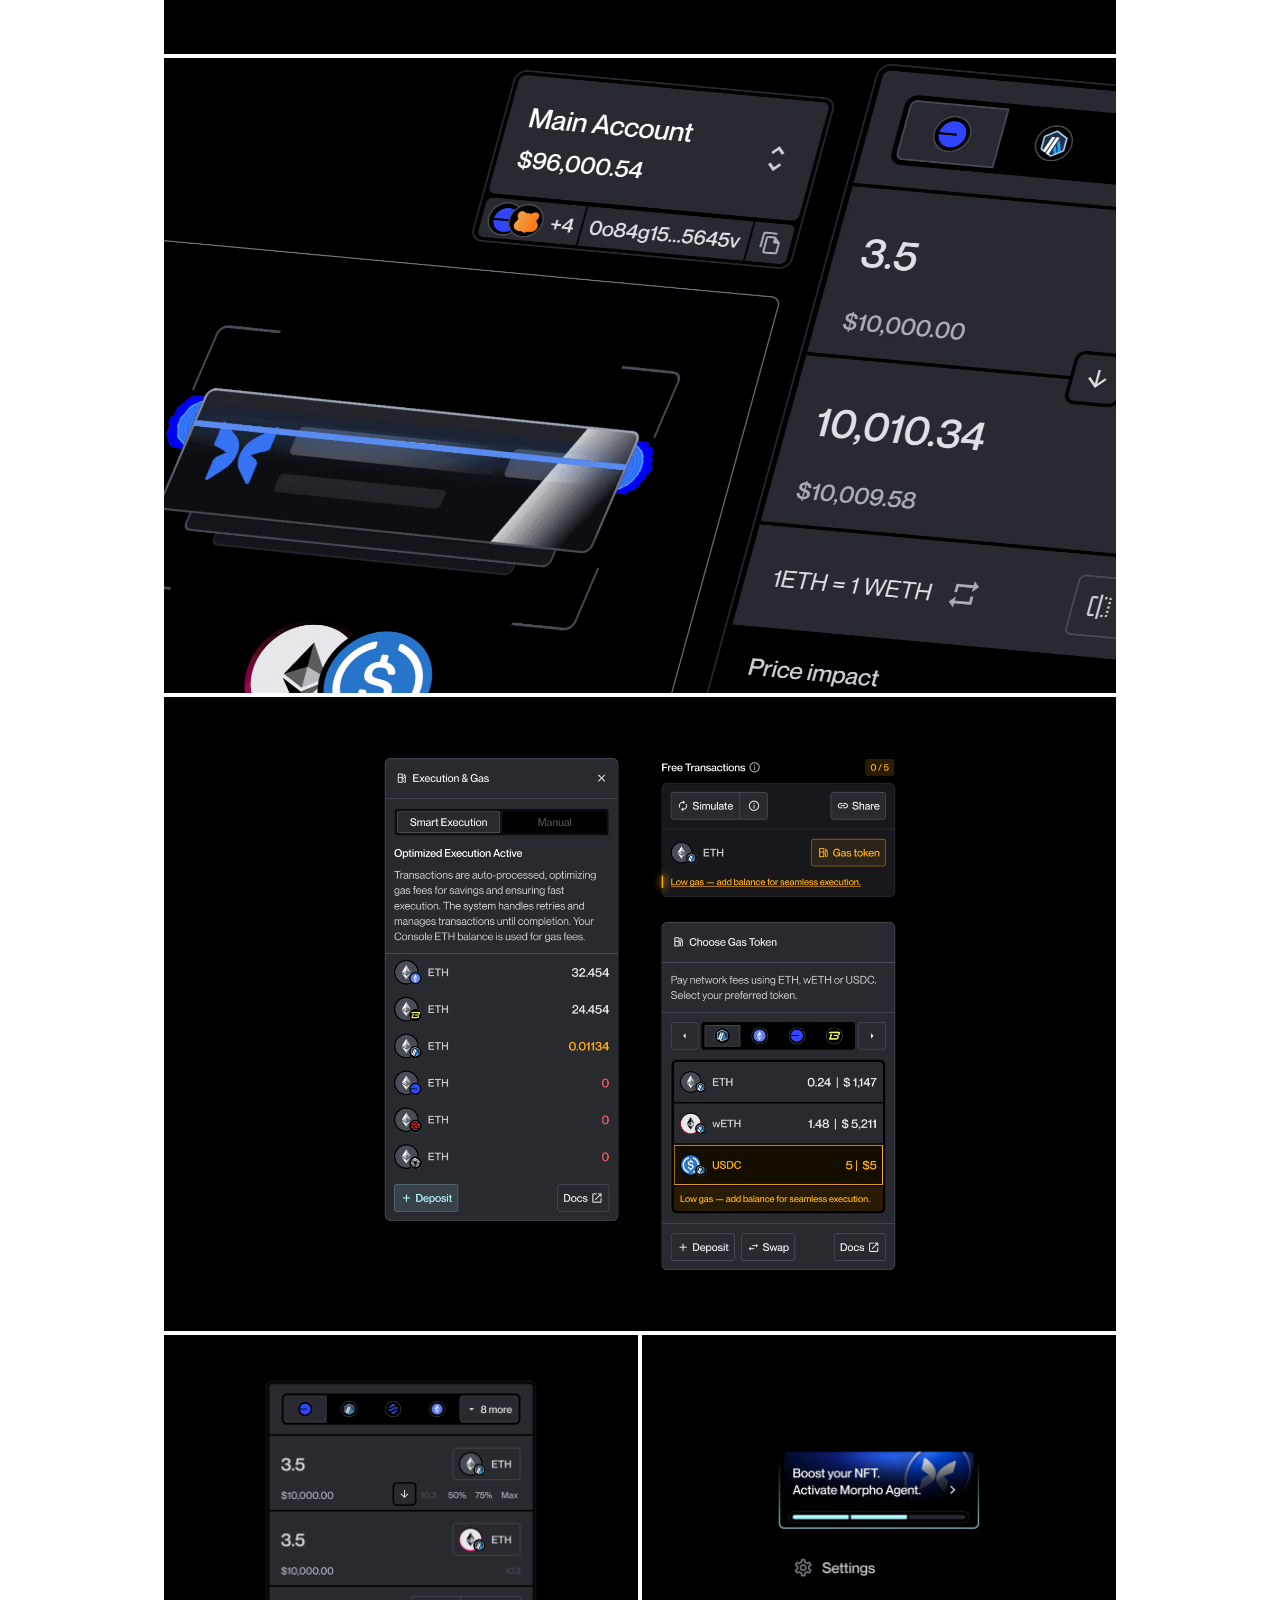
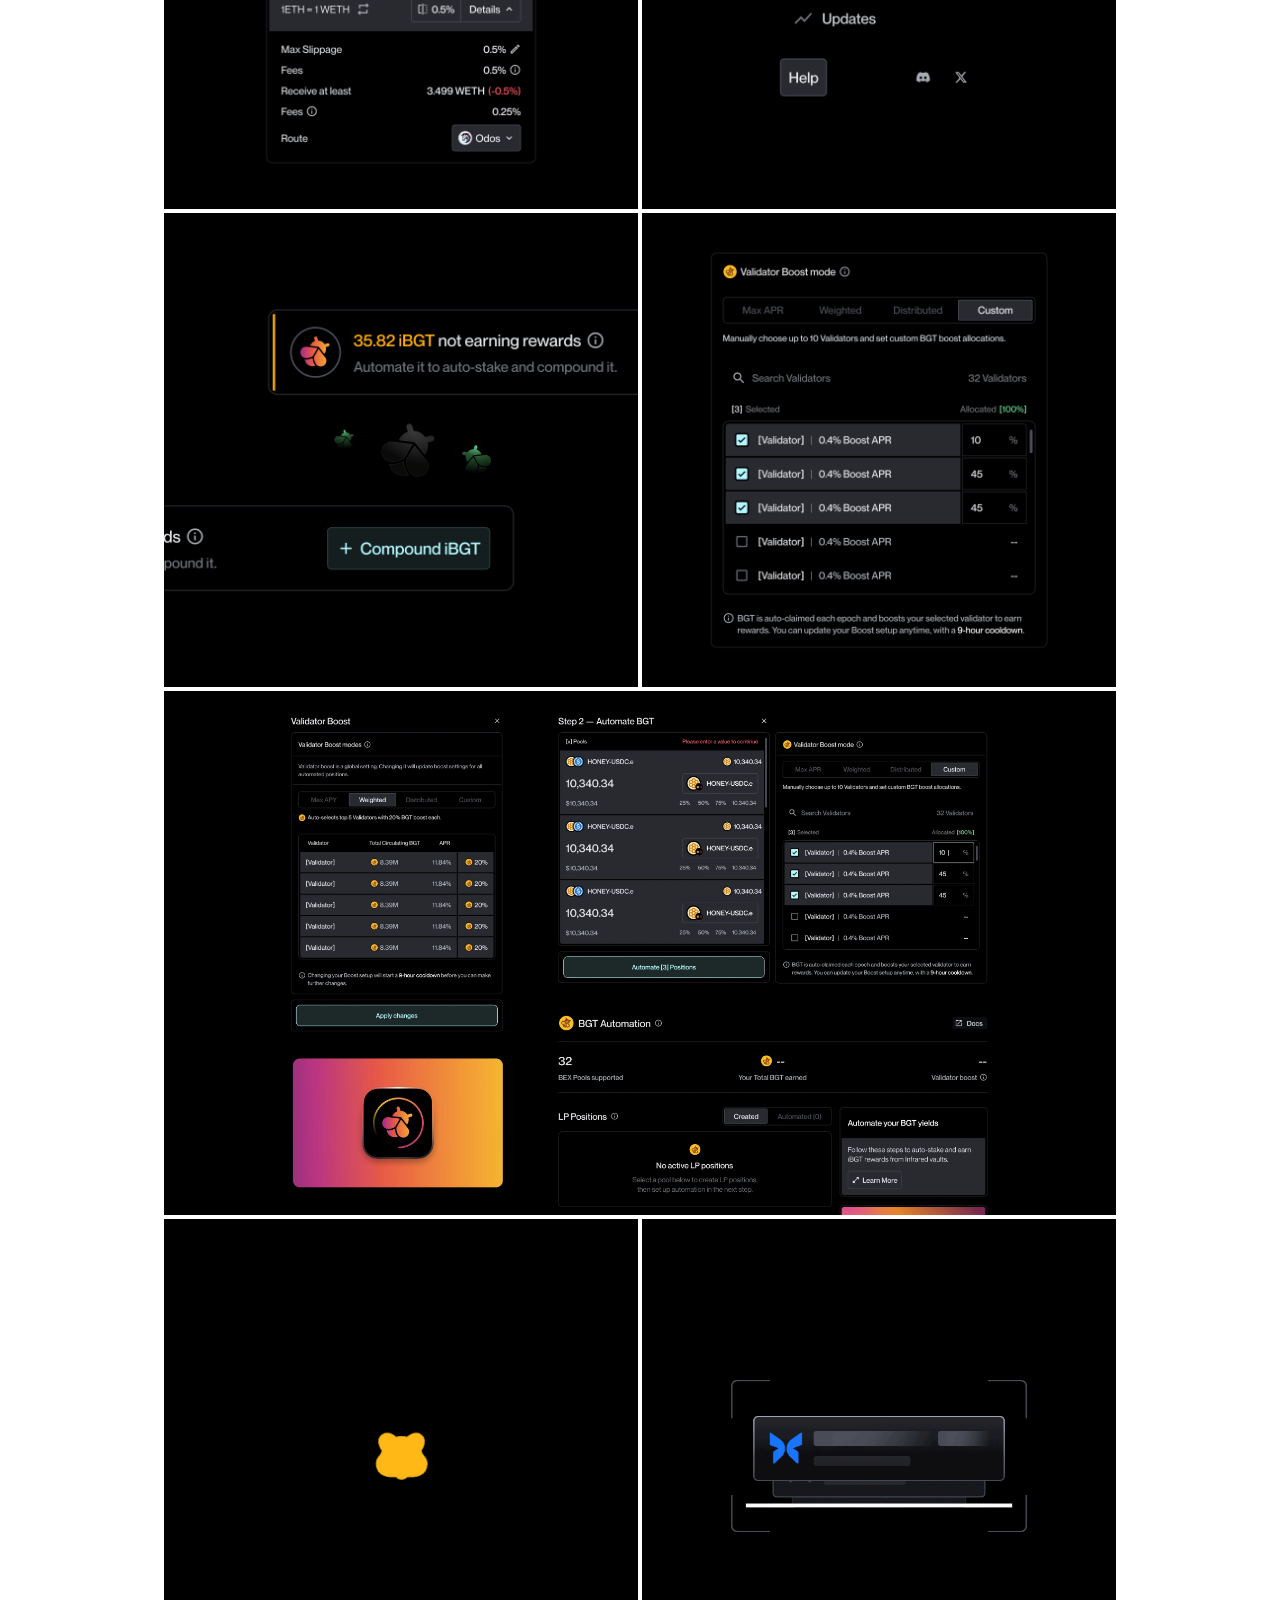
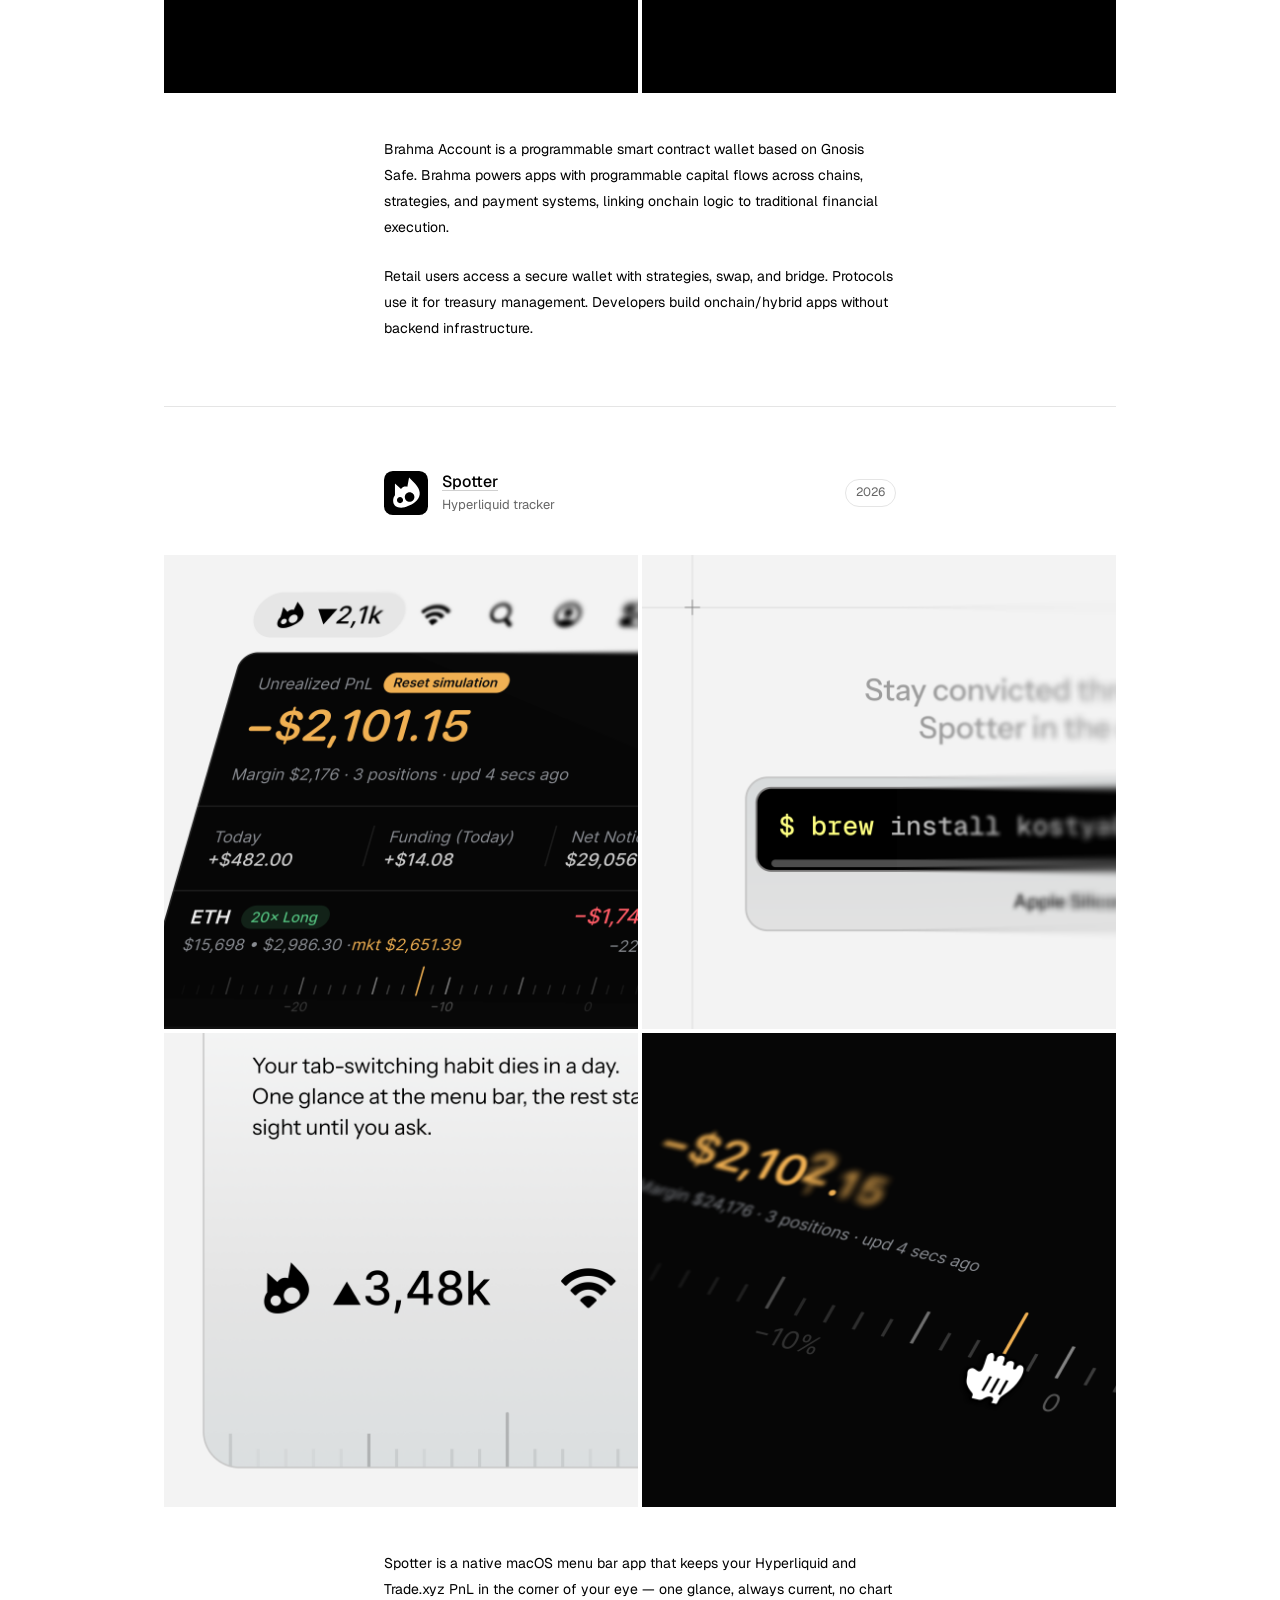
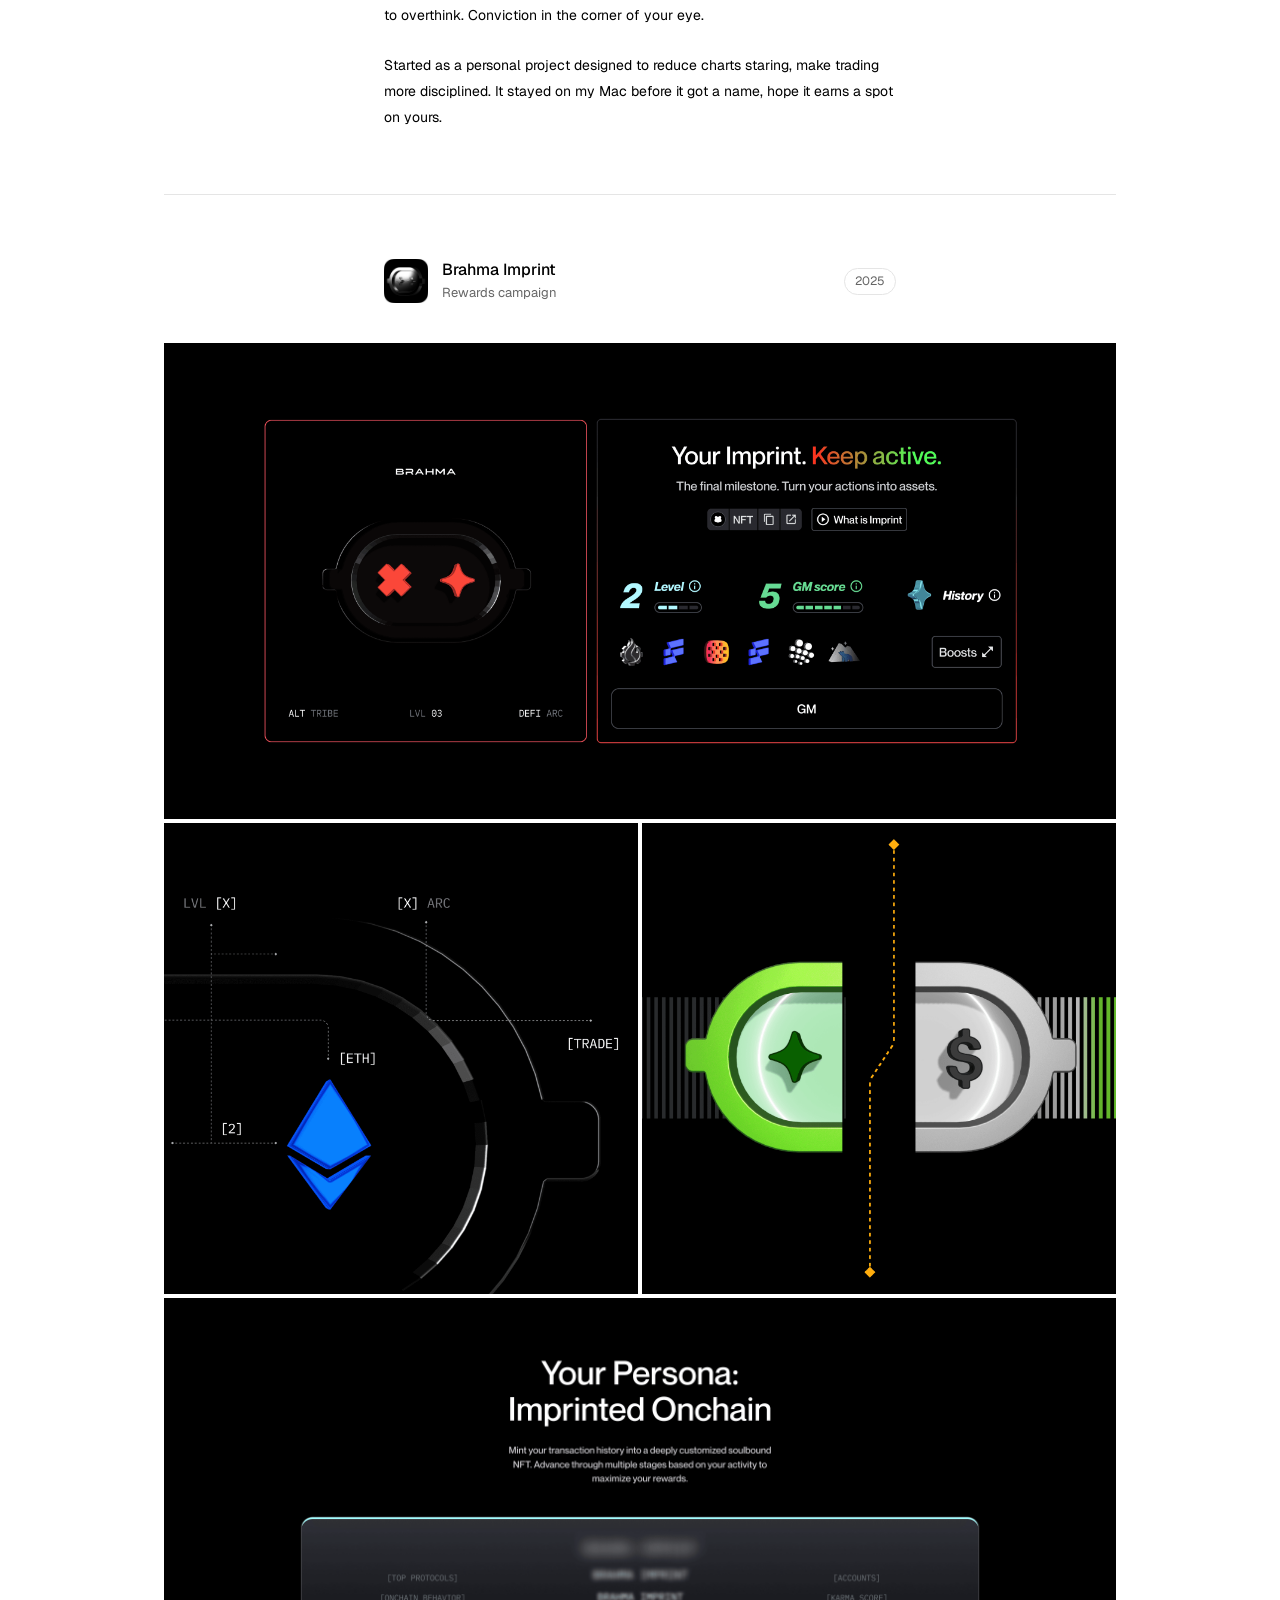
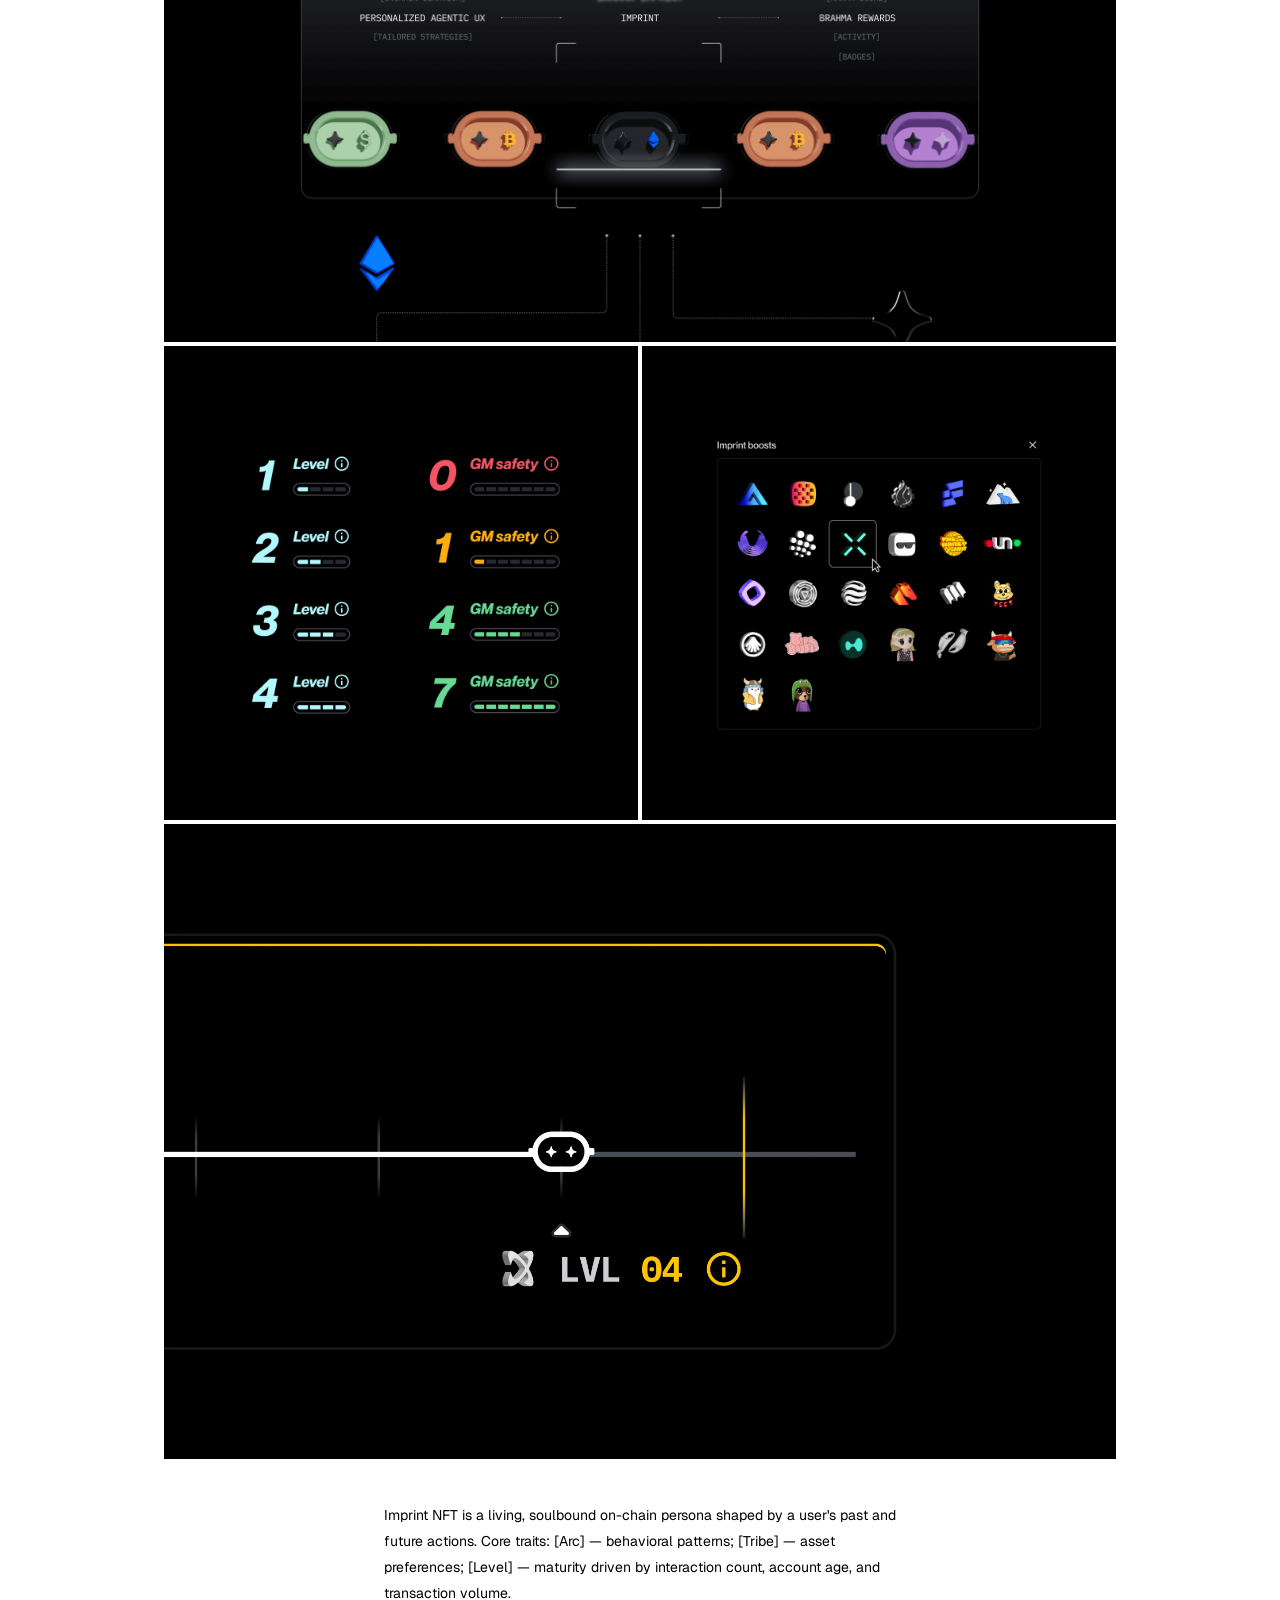
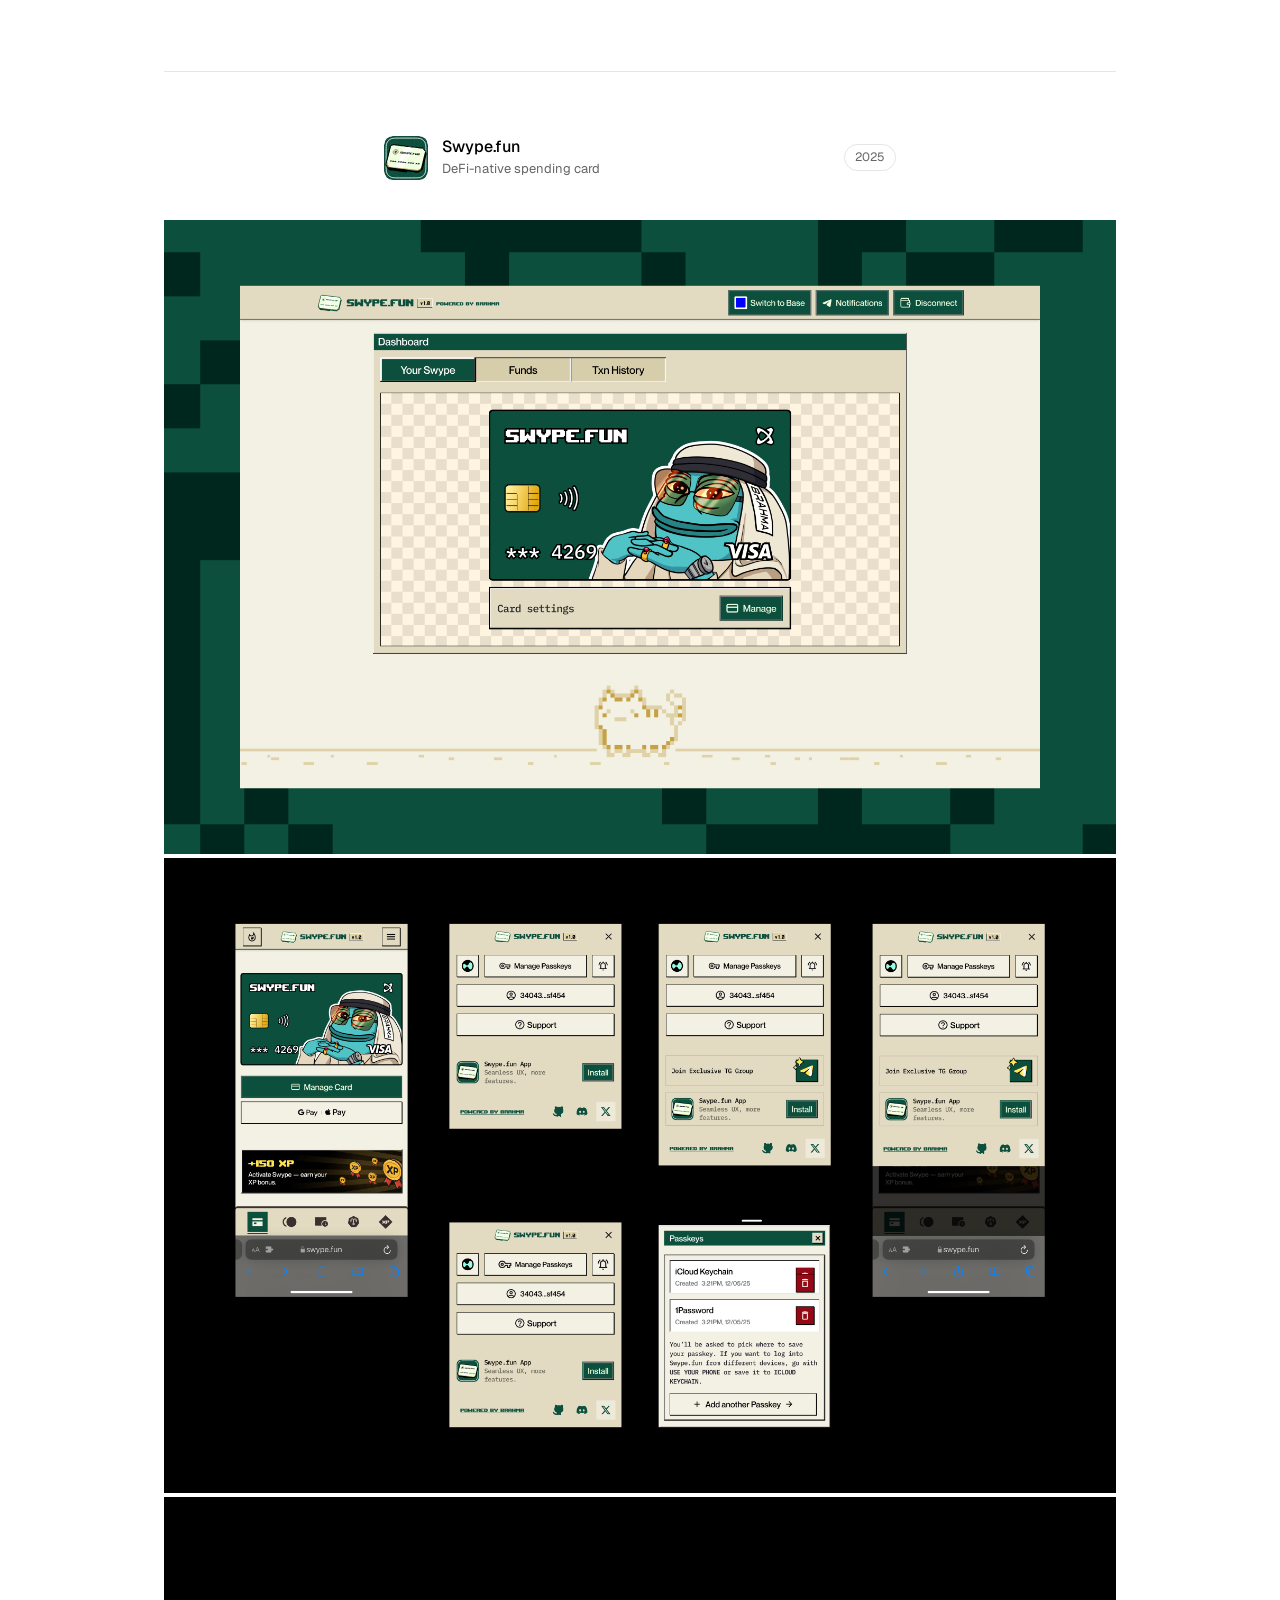
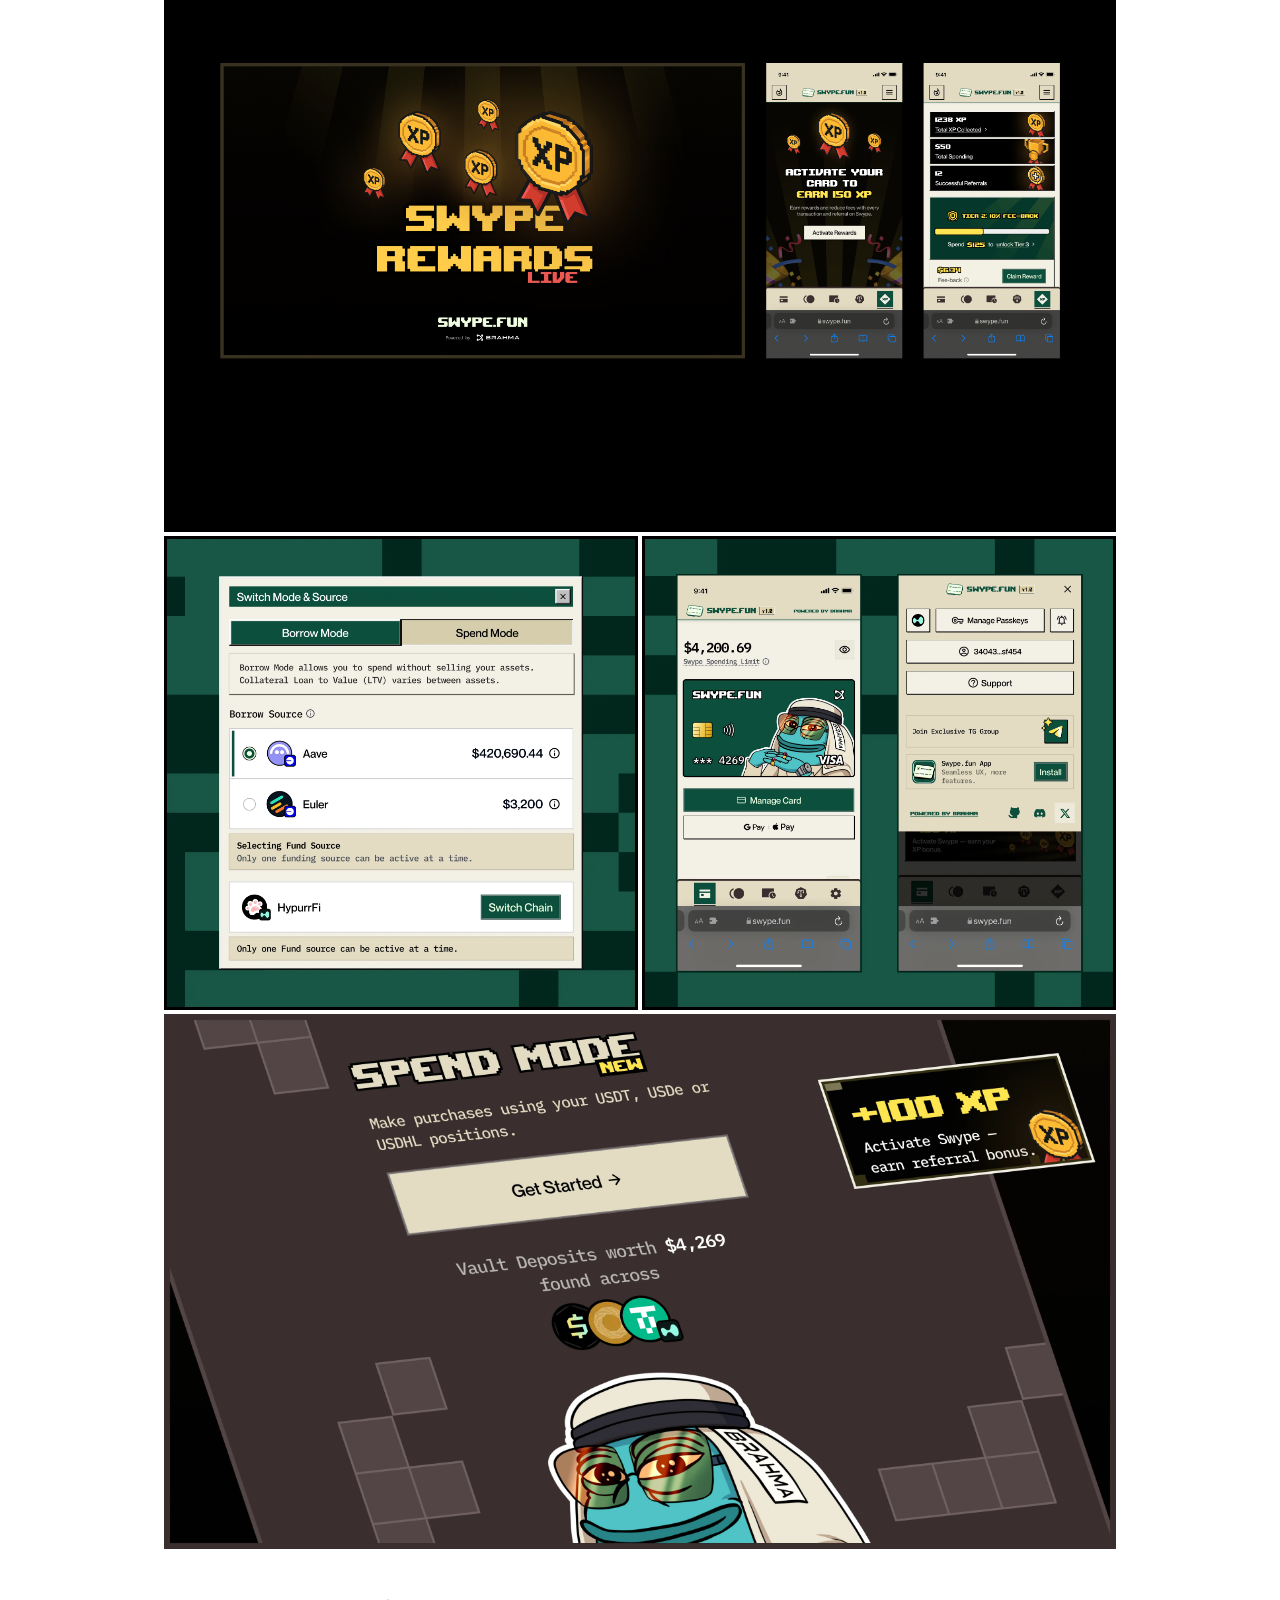
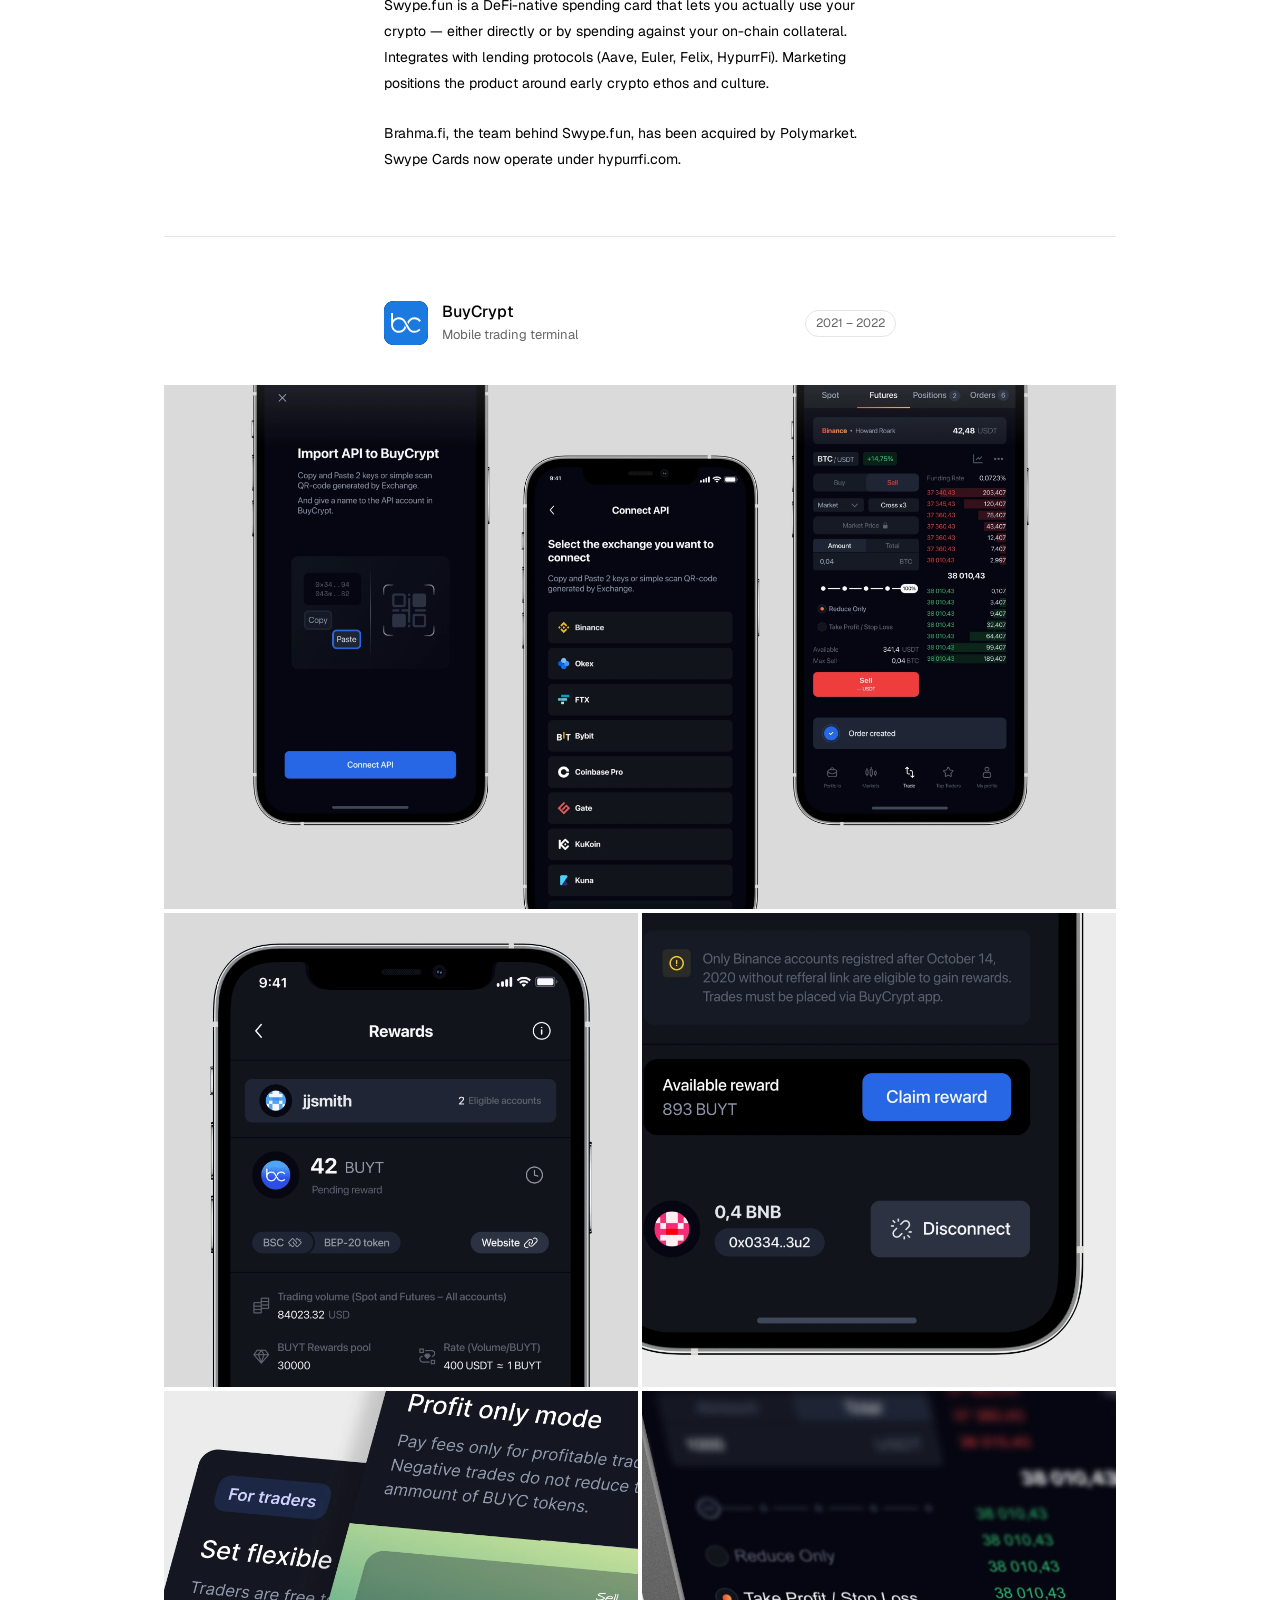
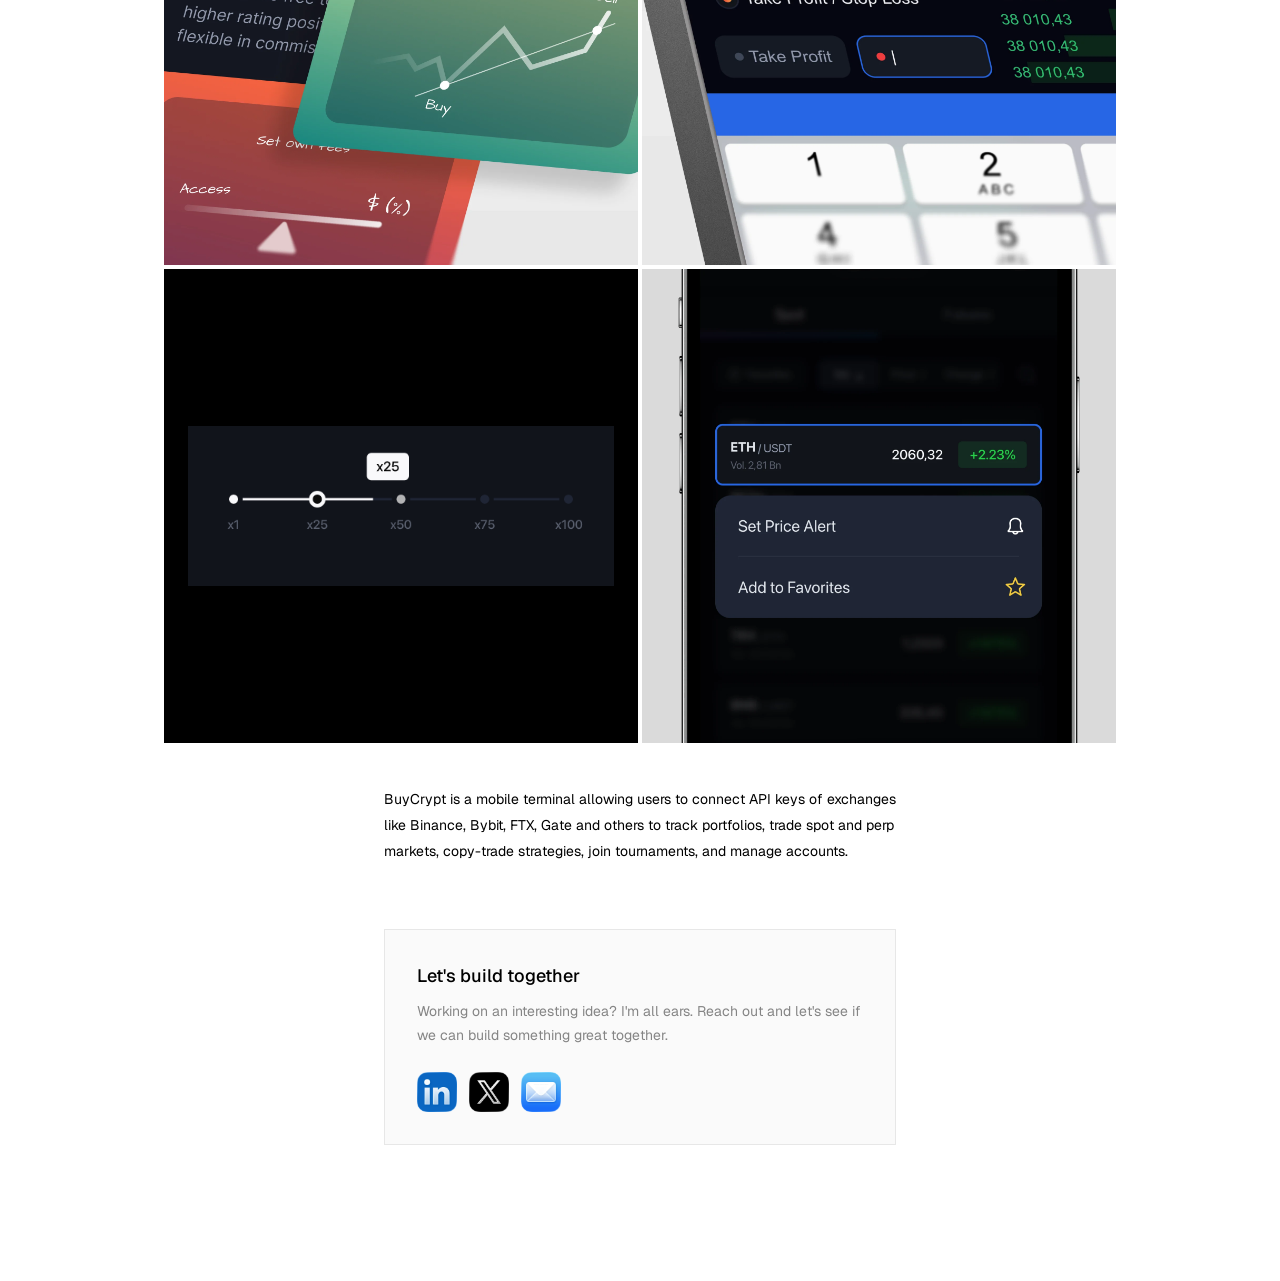
==== commit 961c7b72: "Add files via upload" ====
--- a/index.html
+++ b/index.html
@@ -50,7 +50,7 @@
 
       <div class="hero-inner">
         <div class="hero-content">
-          <p class="hero-copy"><span class="hero-strong">Product designer</span> bridging craft and engineering, making and managing. Building products on the <span class="hero-strong">frontier</span>.</p>
+          <p class="hero-copy"><span class="hero-strong">Product designer</span> bridging craft and engineering, making and managing.<br>Building tech in crypto.</p>
           <div class="hero-socials">
             <a href="https://x.com/roark_0x" target="_blank" rel="noopener">X.com</a>
             <a href="https://linkedin.com/in/kostya-suspitsyn/" target="_blank" rel="noopener">LinkedIn</a>
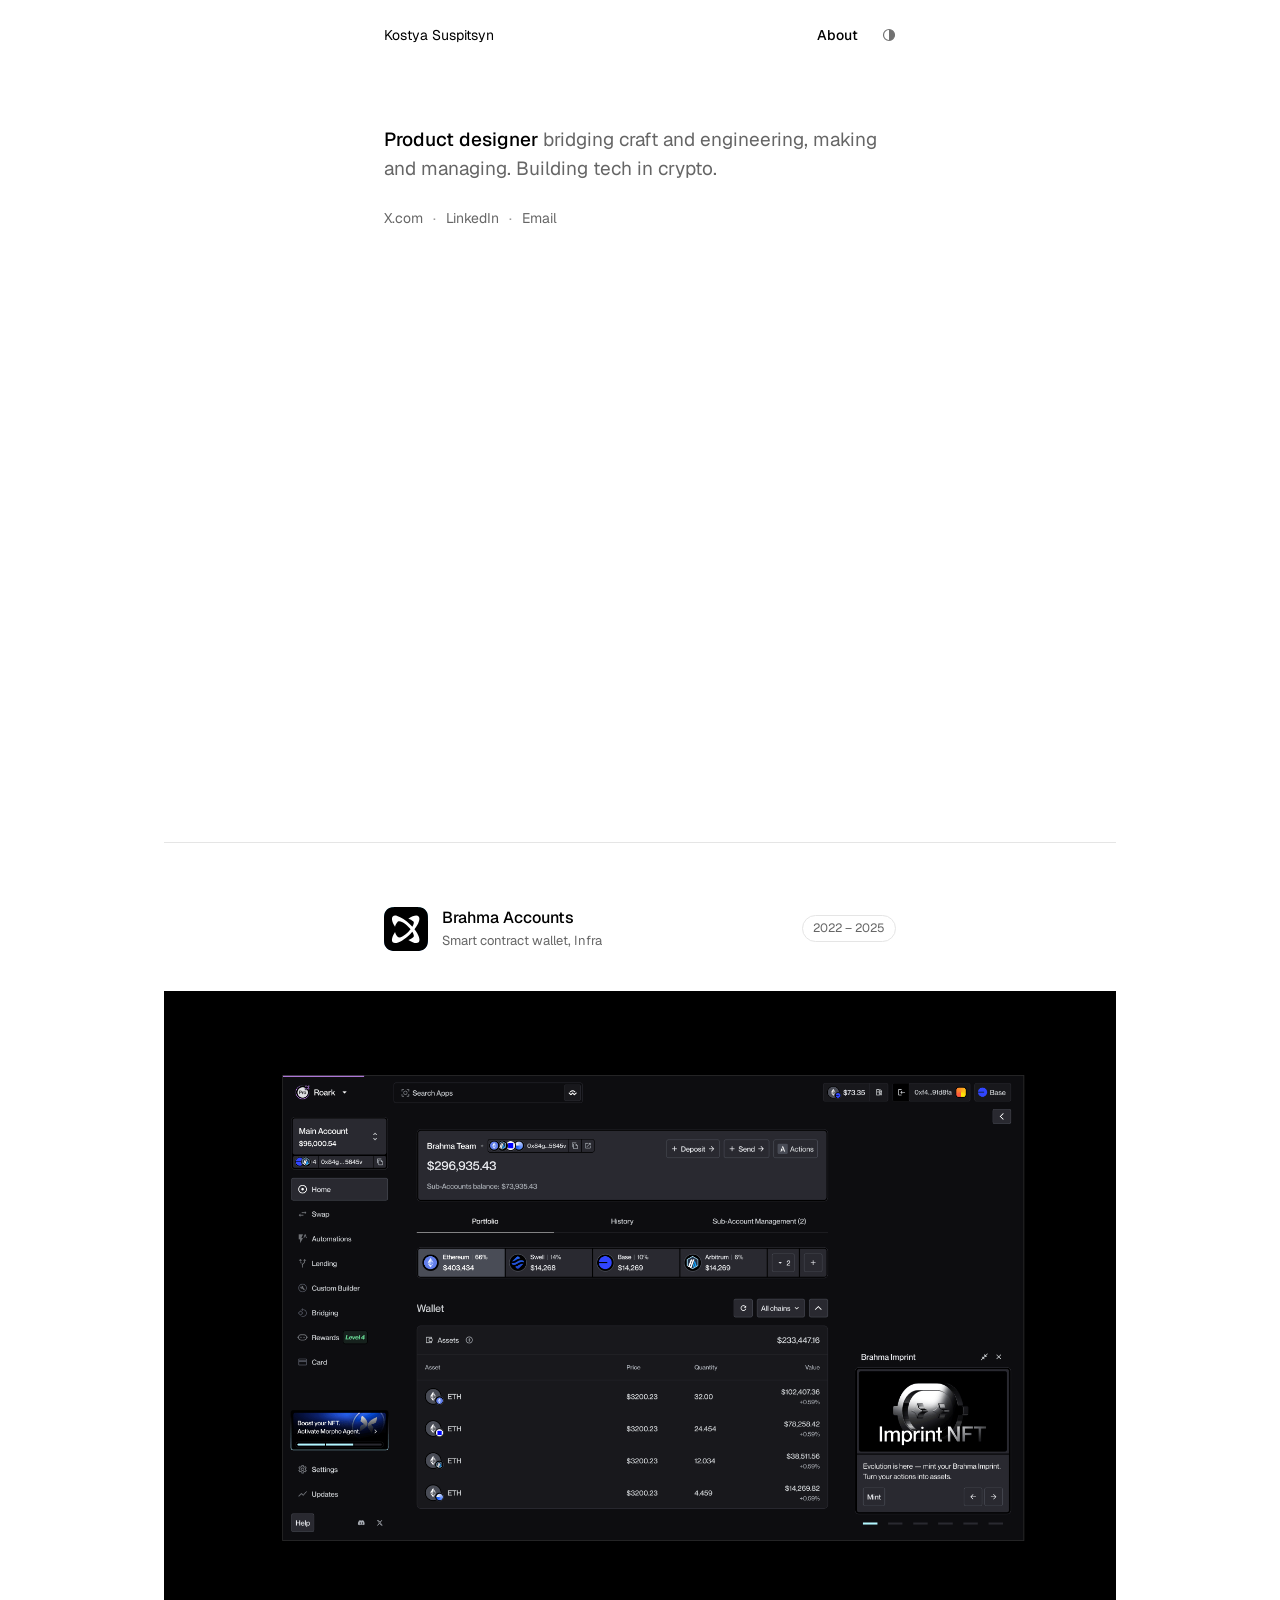
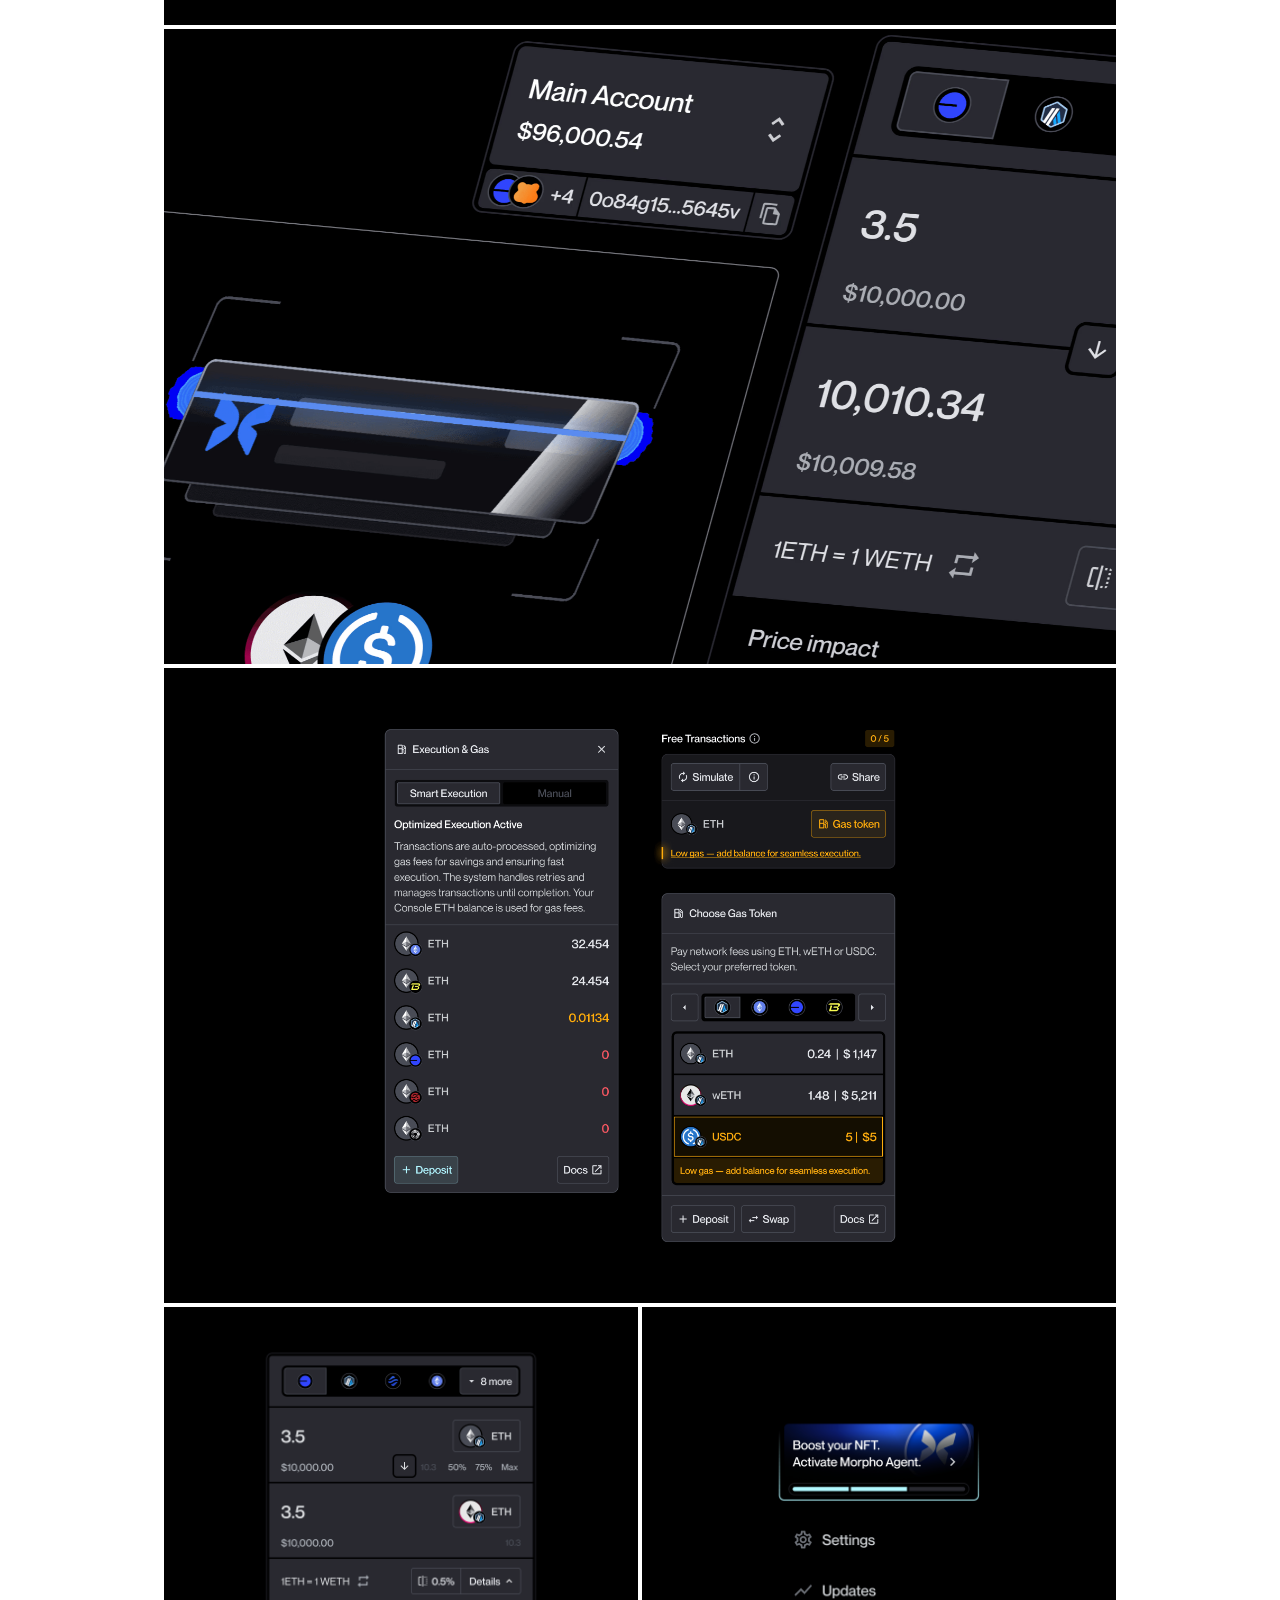
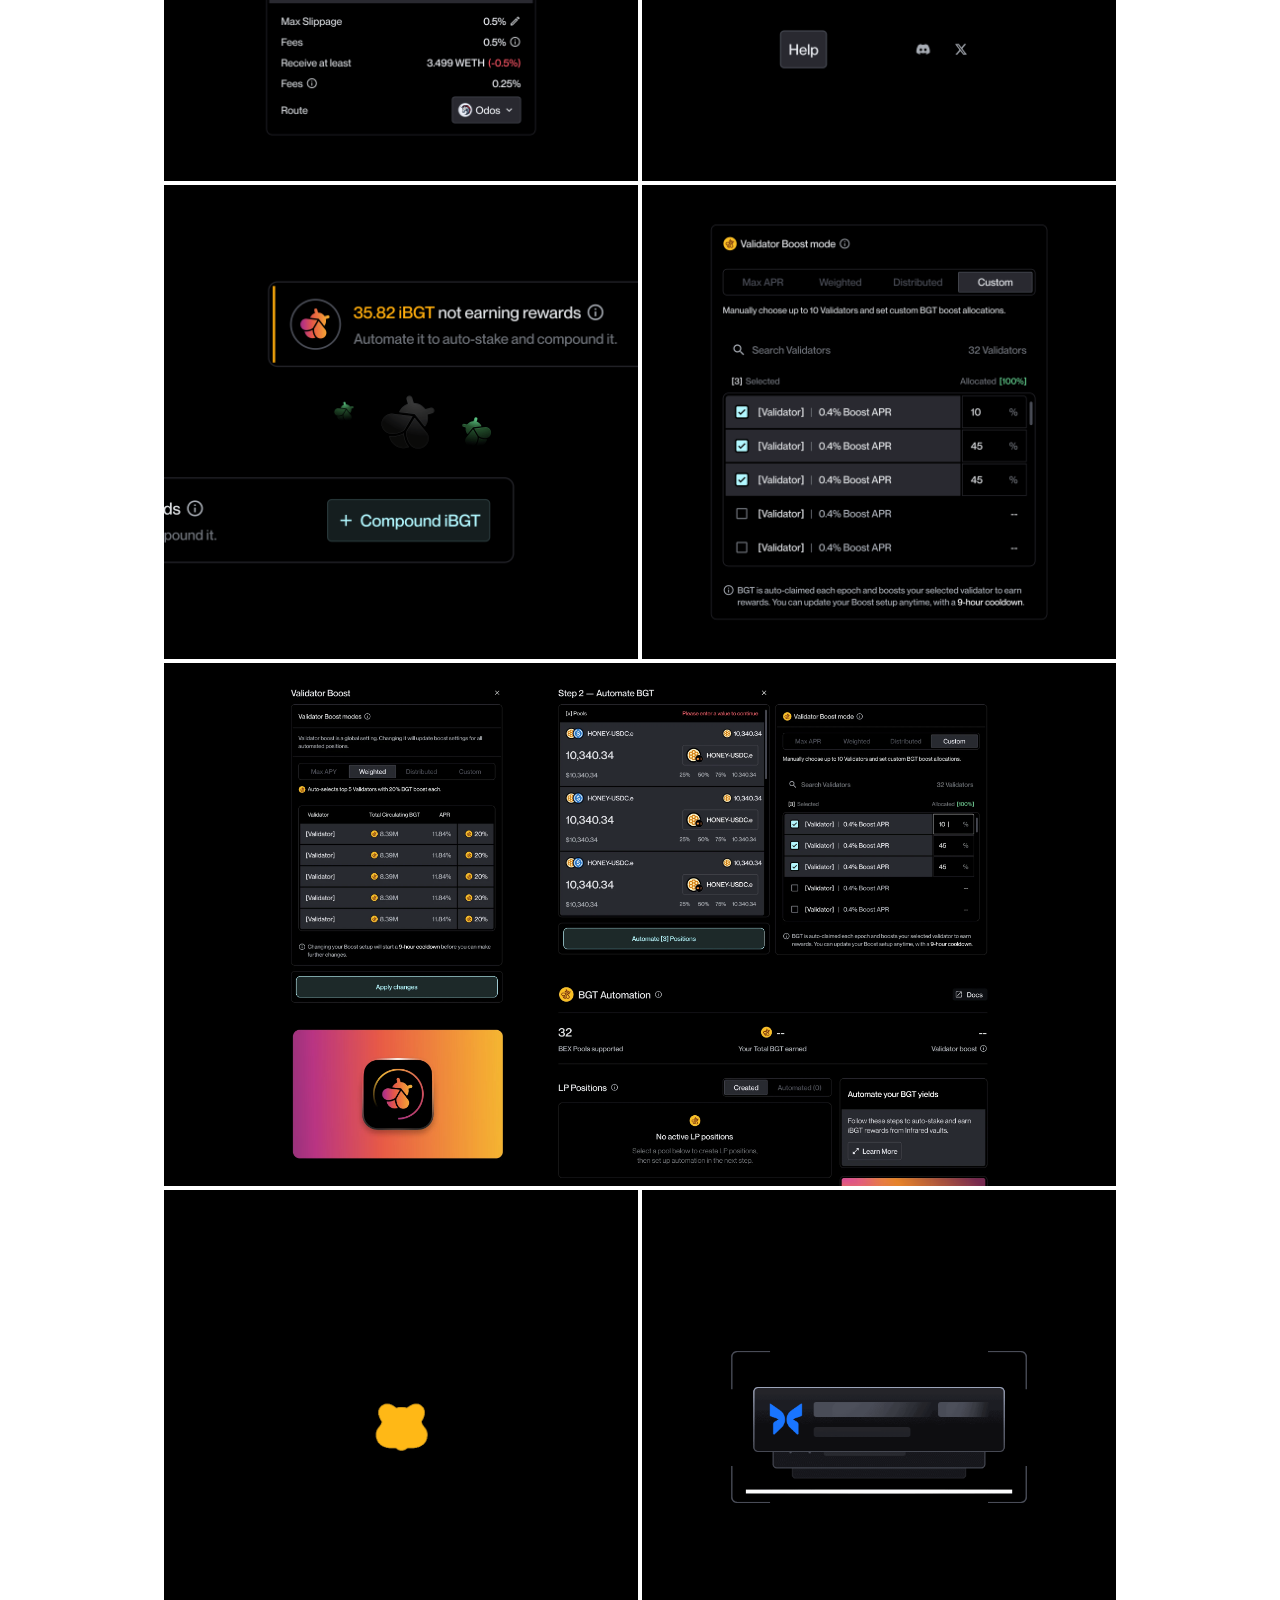
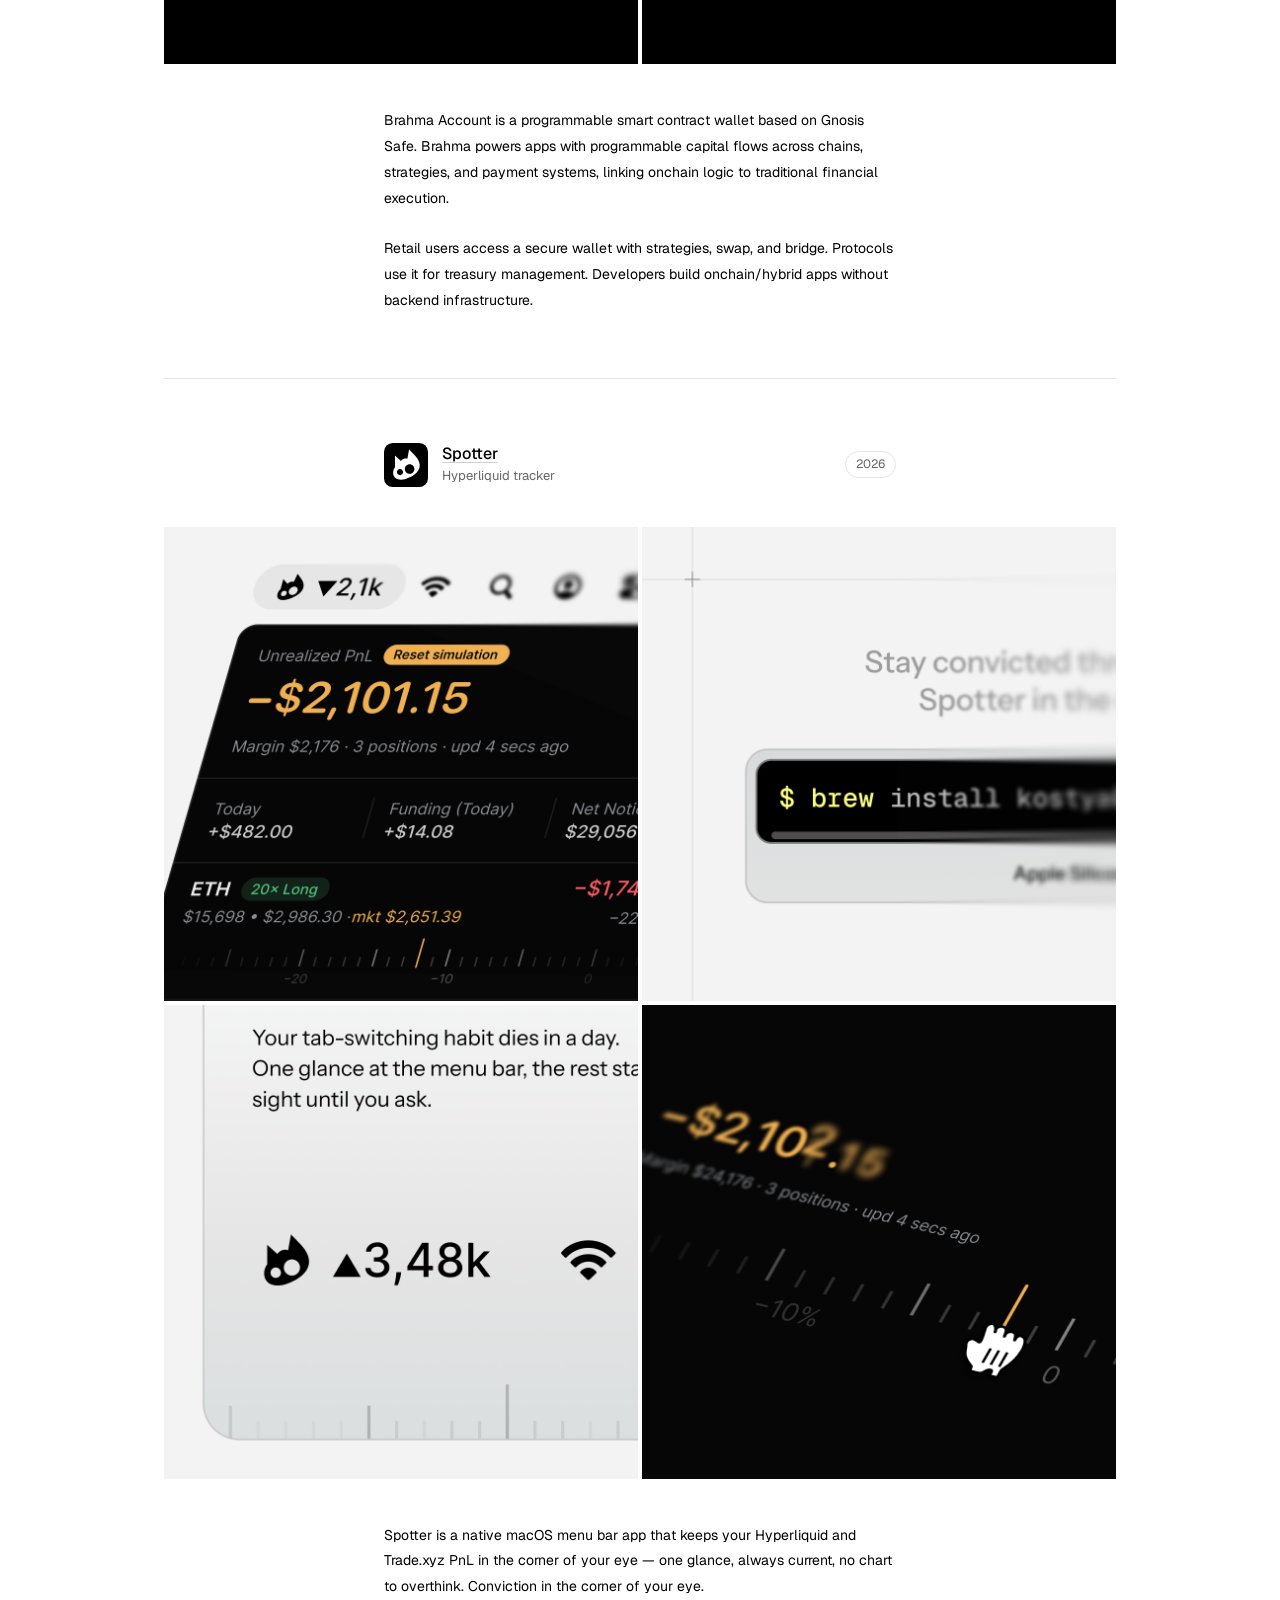
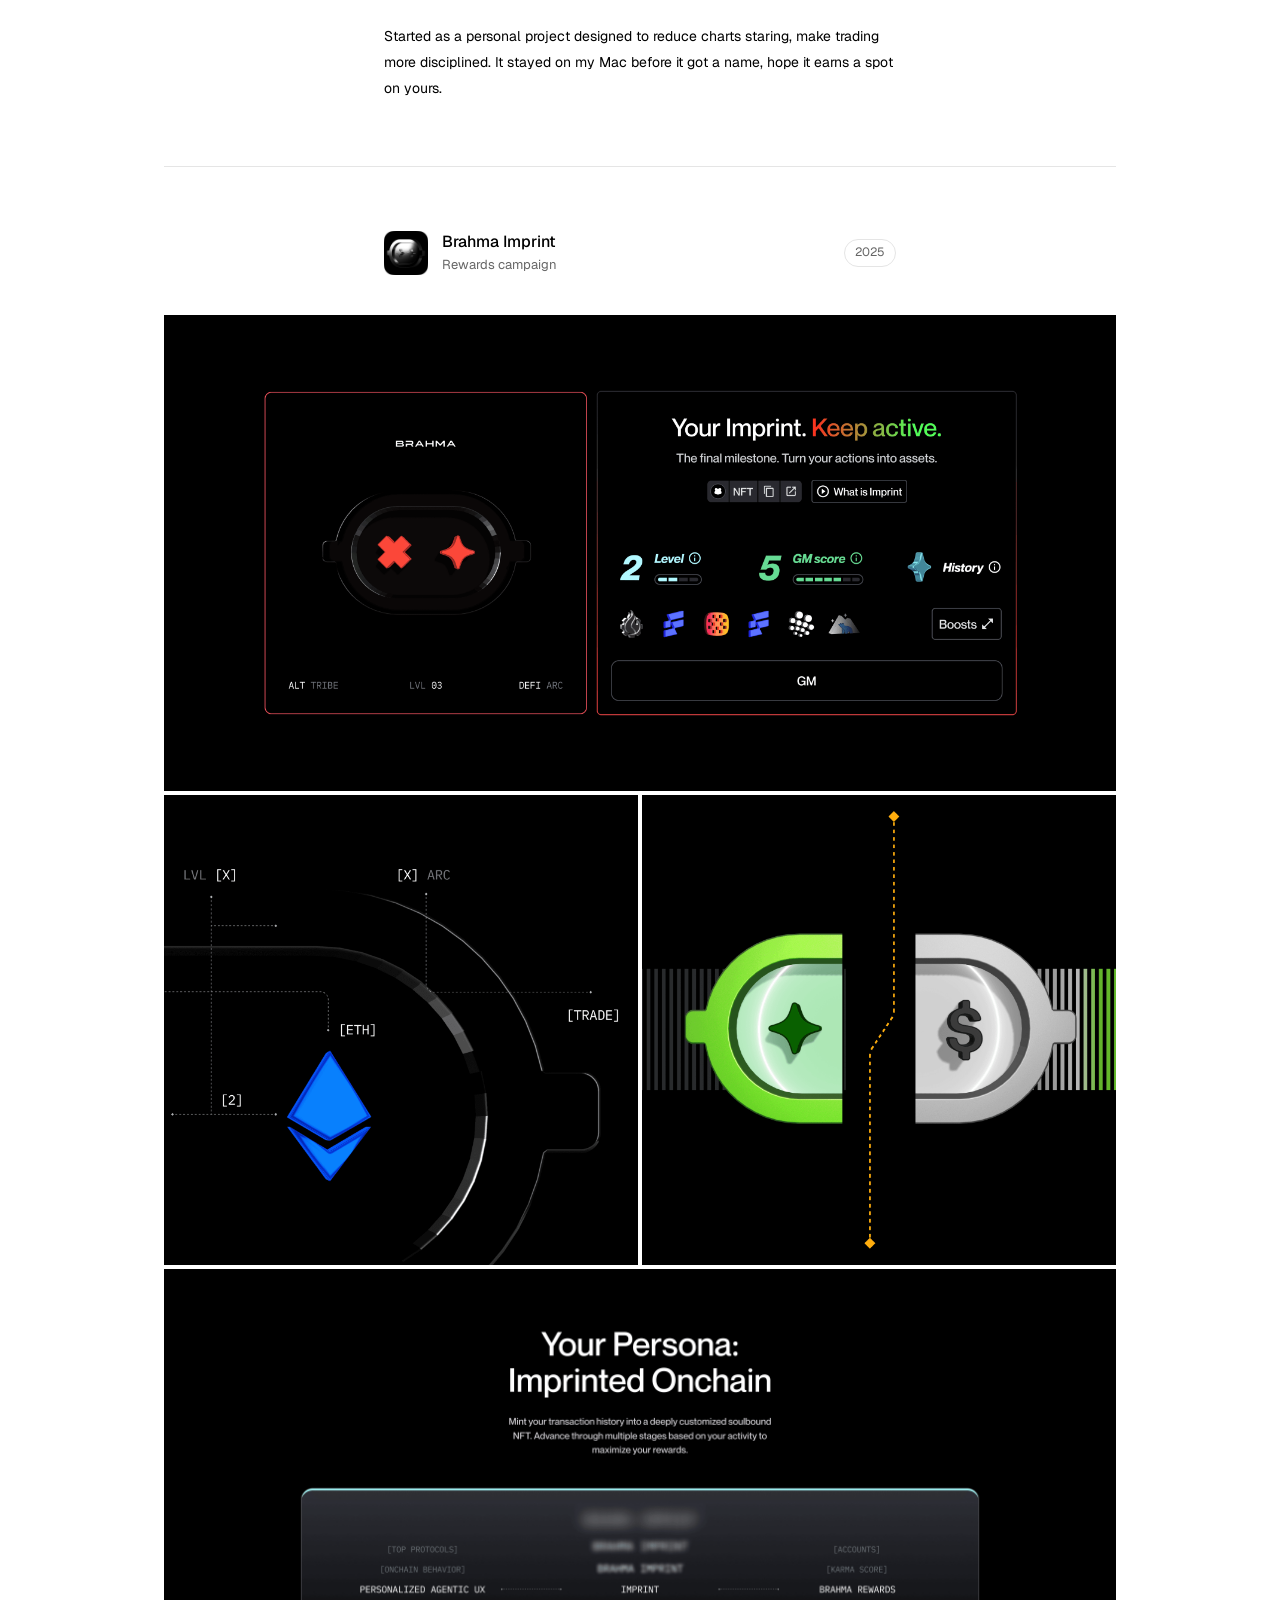
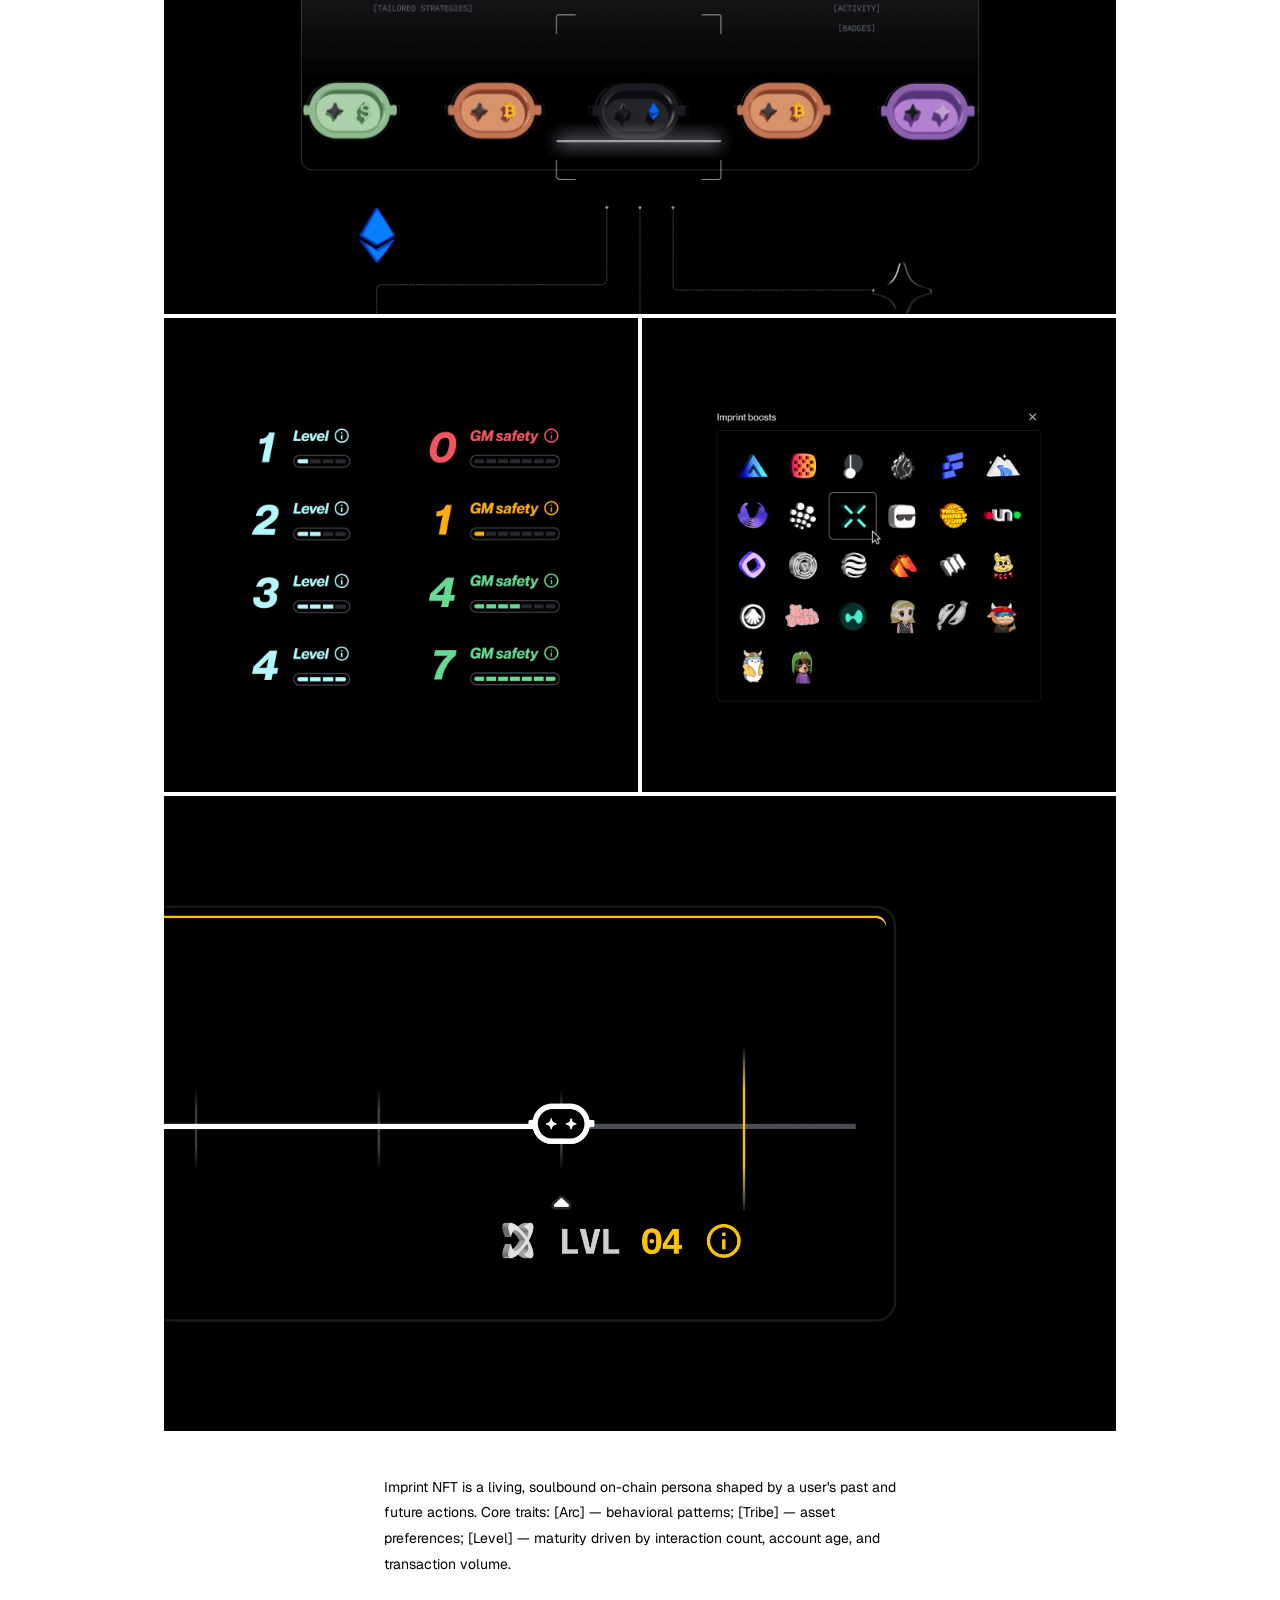
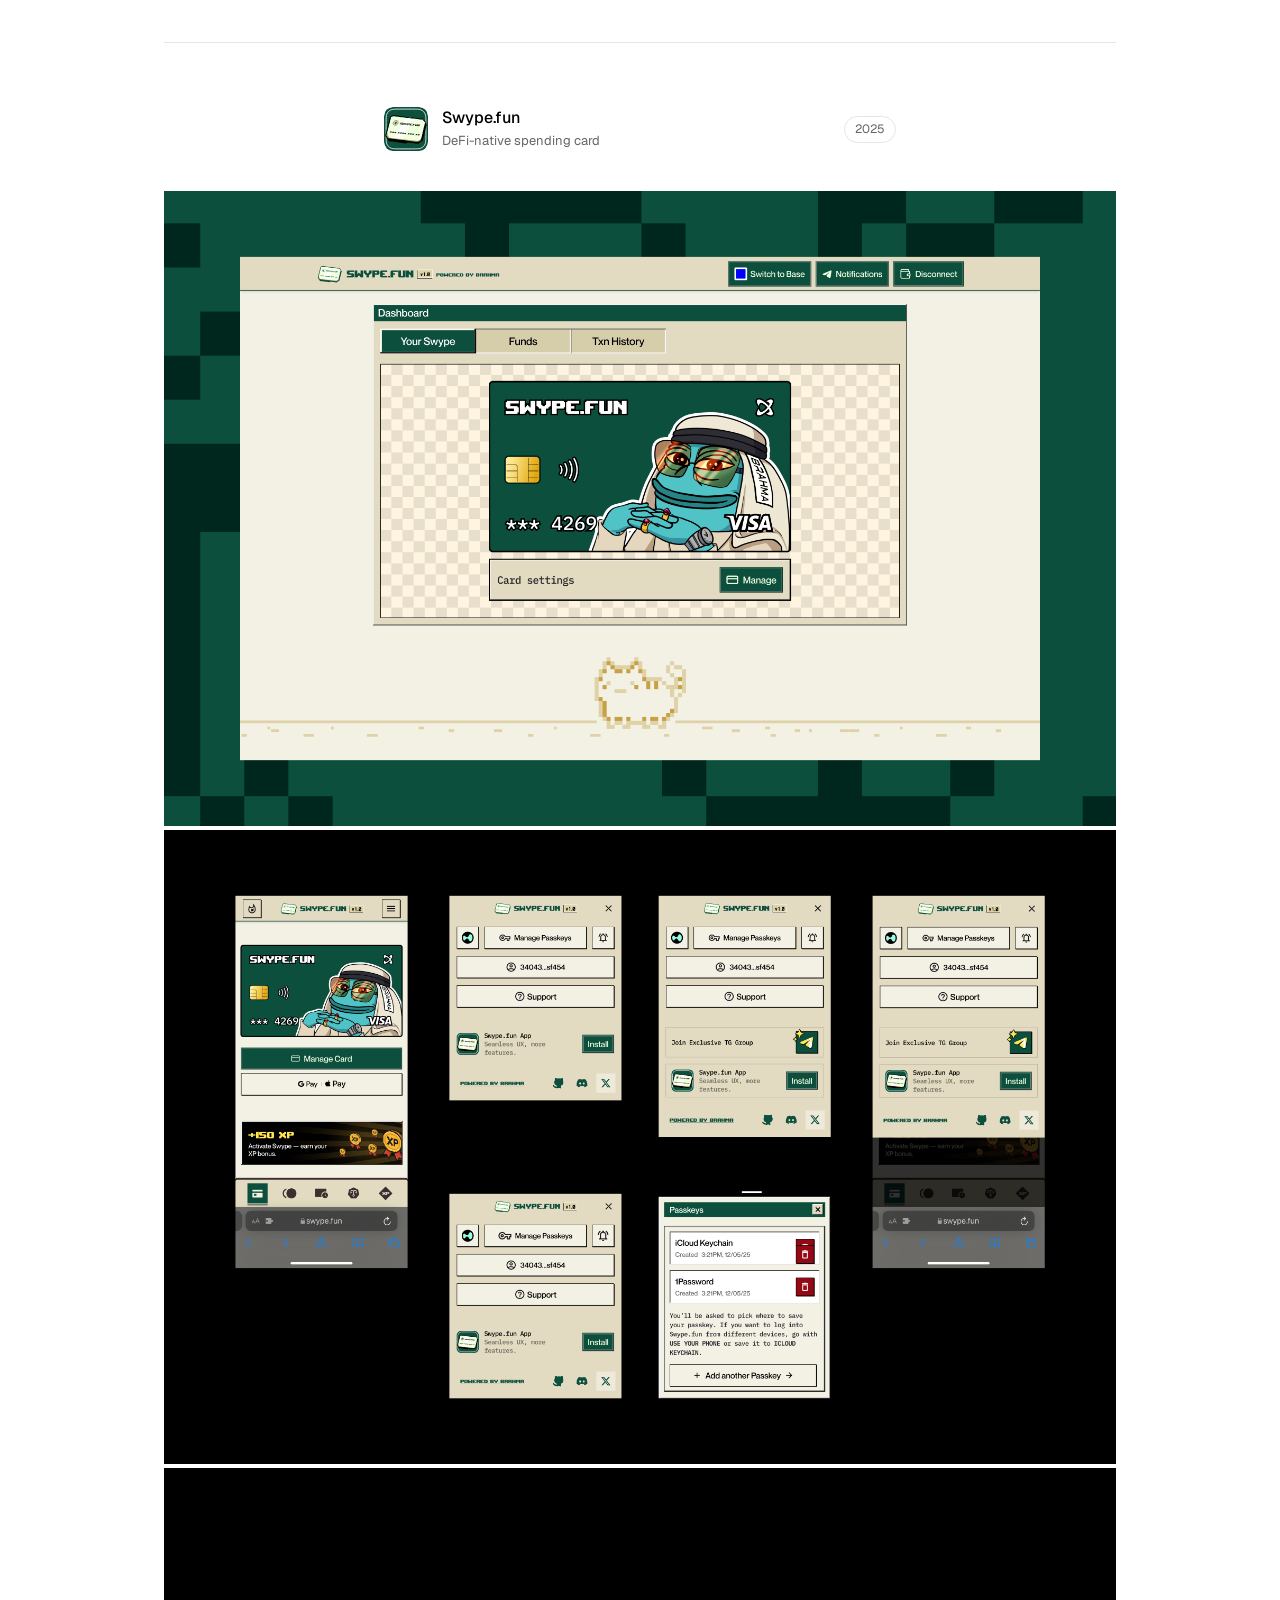
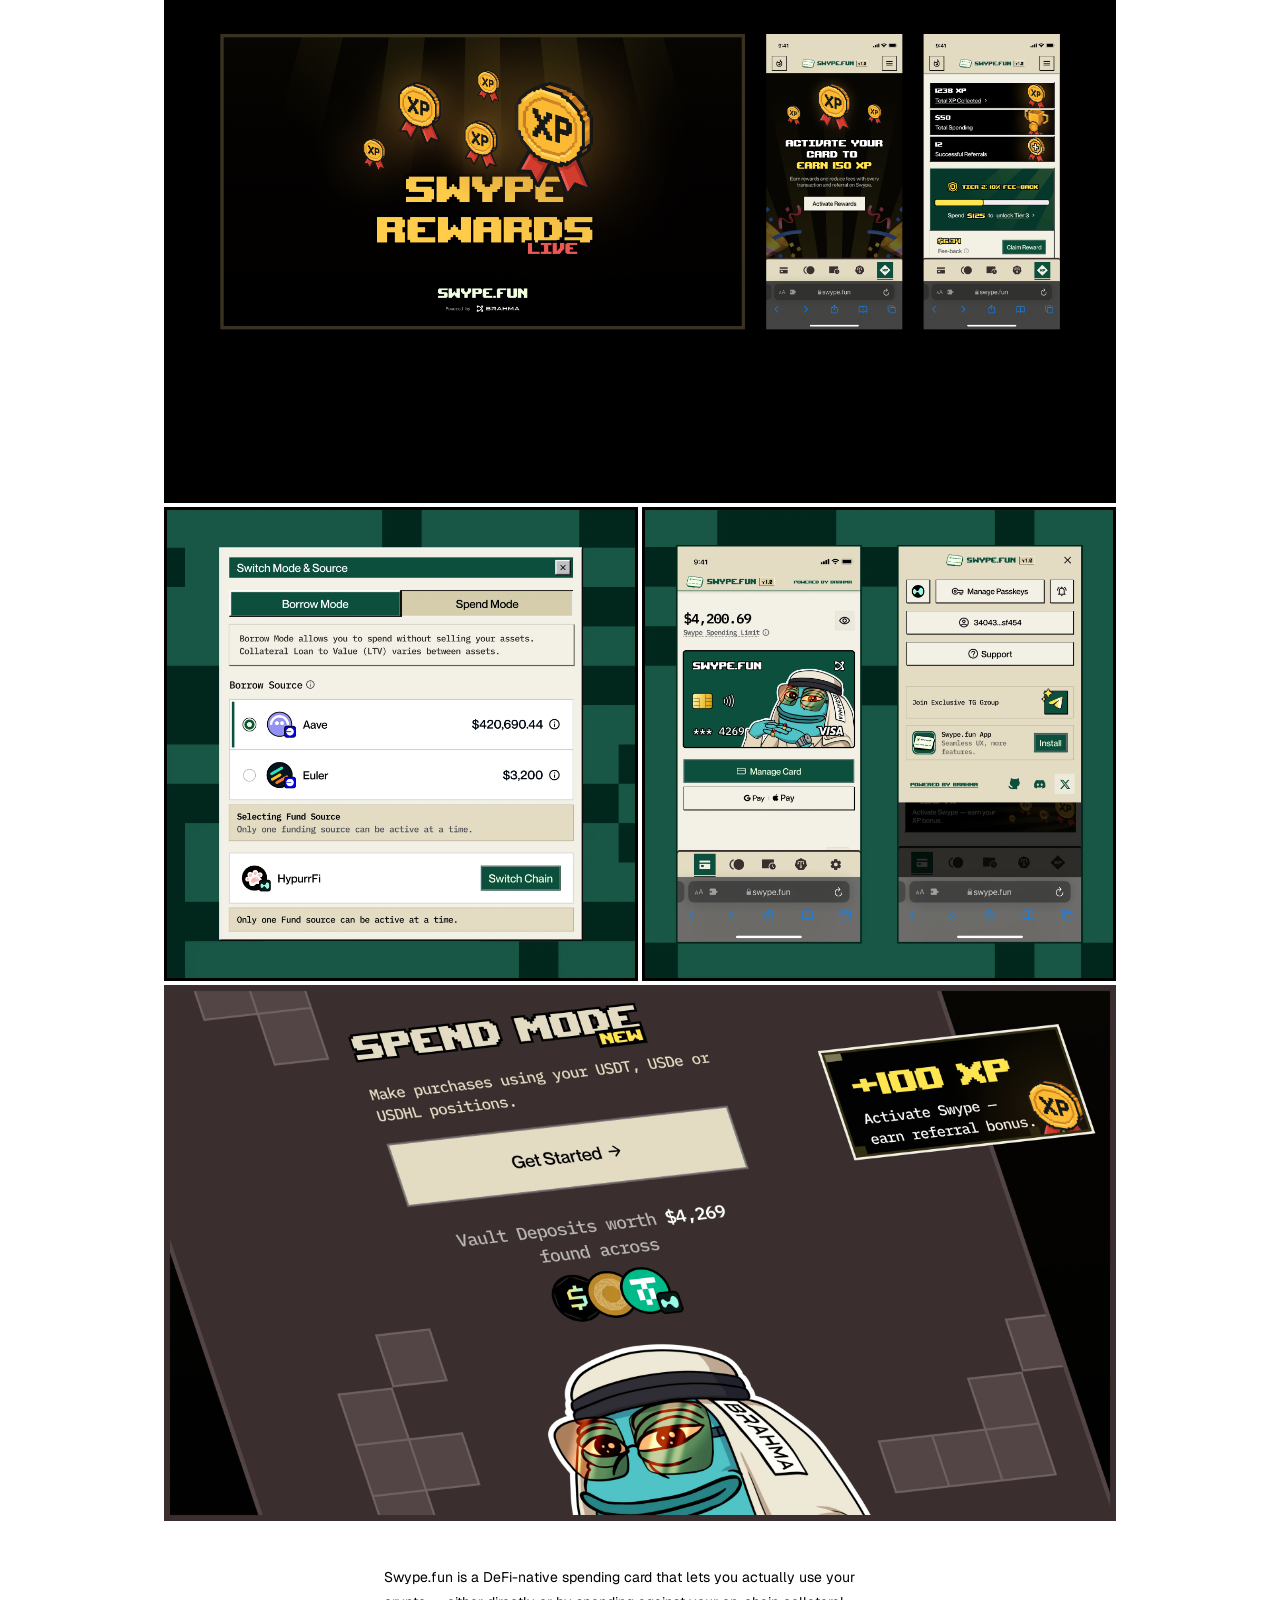
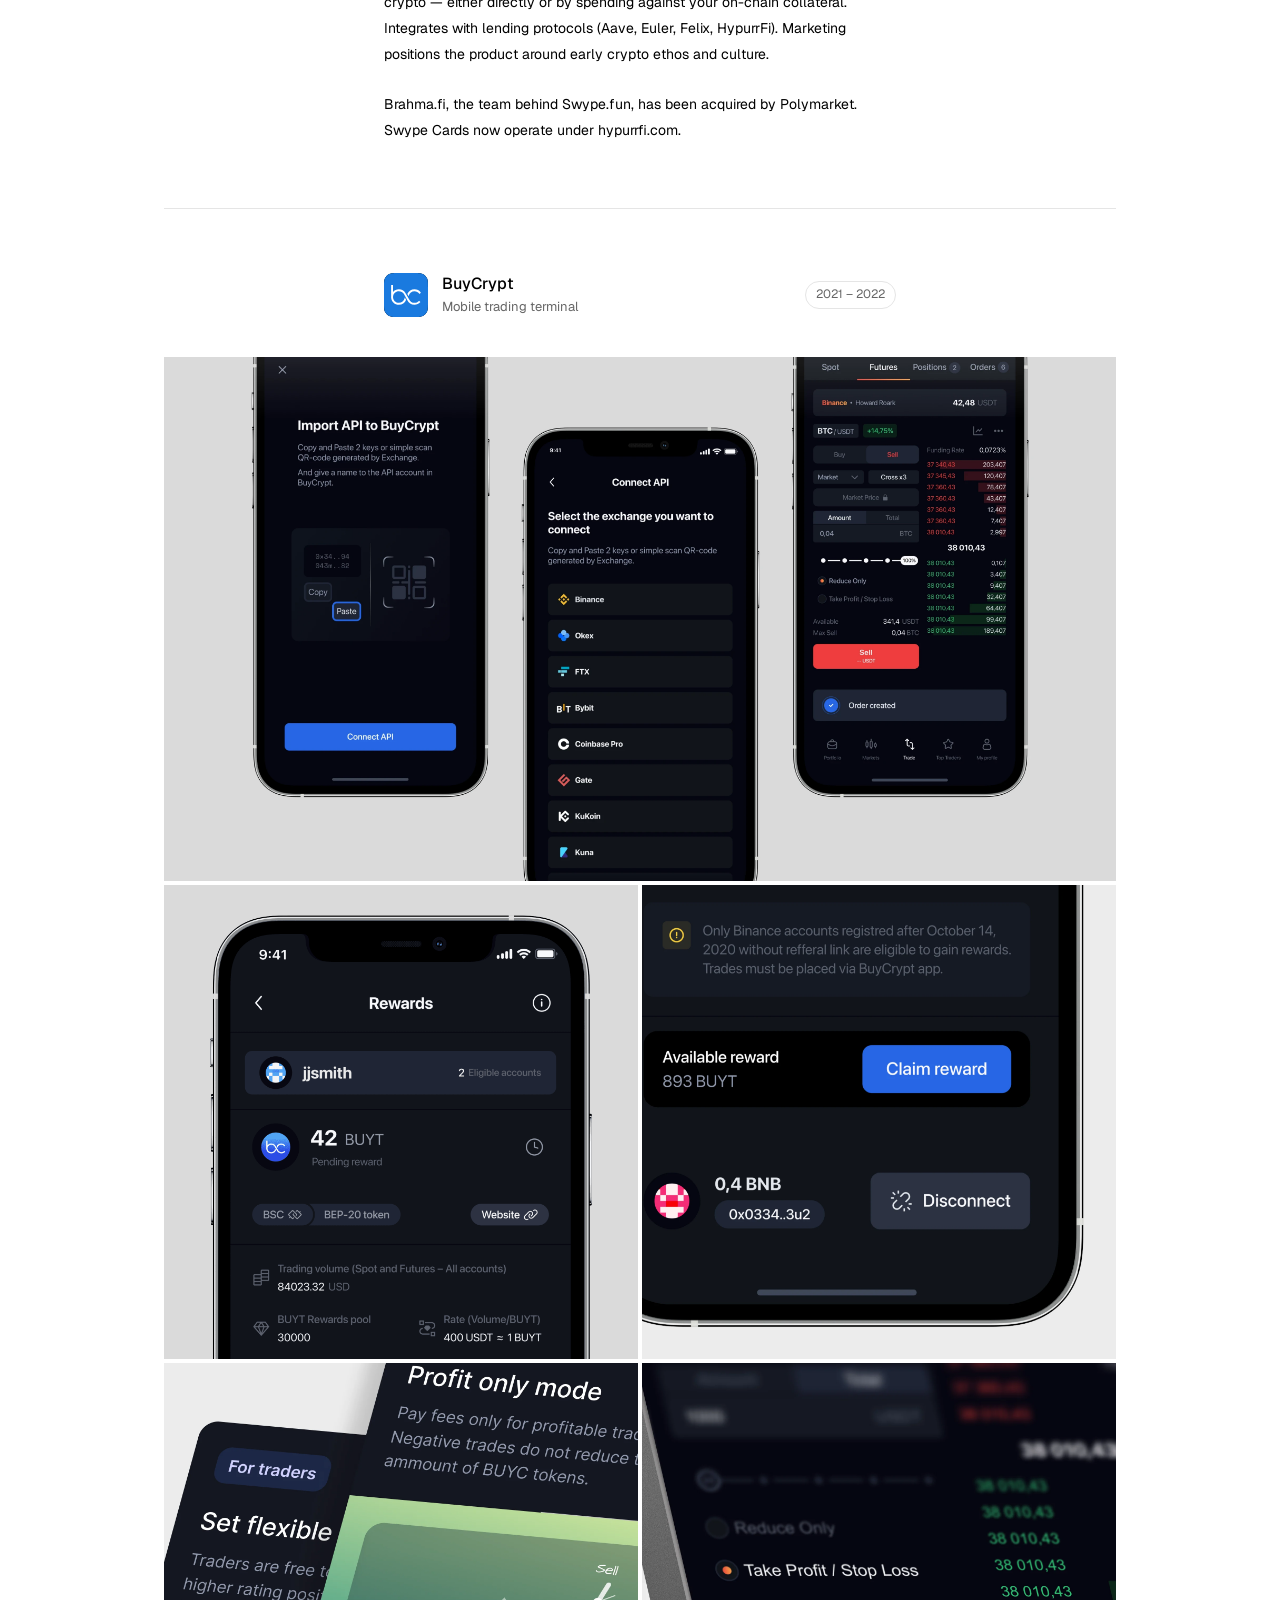
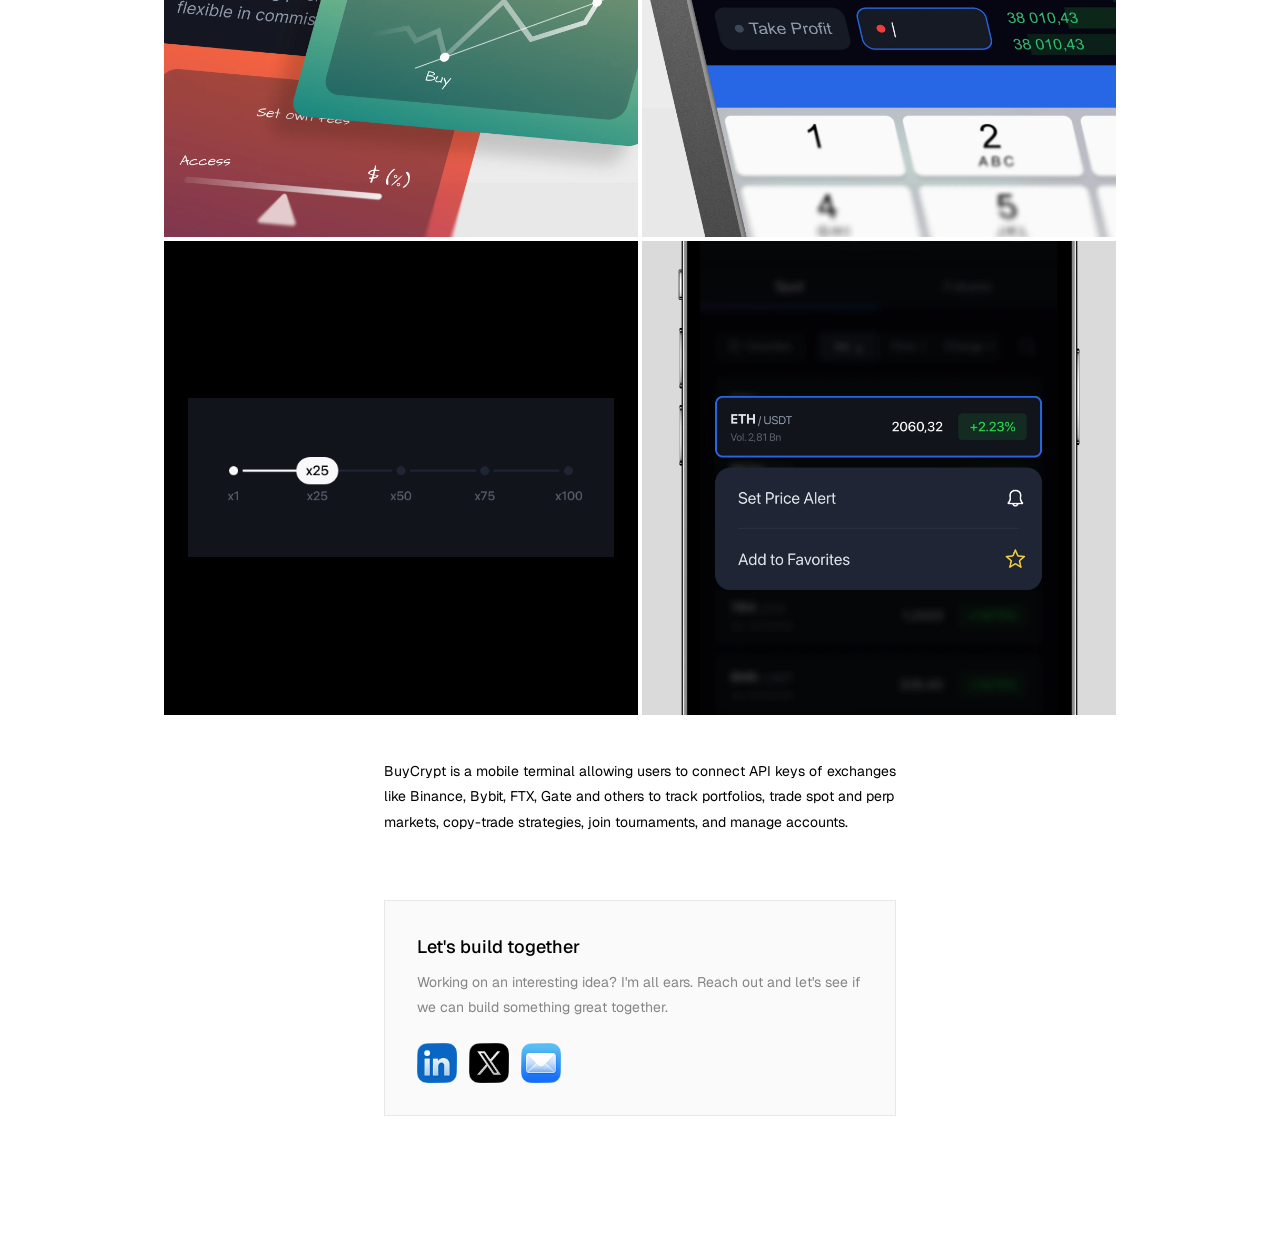
==== commit 9df91dd6: "Add files via upload" ====
--- a/index.html
+++ b/index.html
@@ -50,7 +50,7 @@
 
       <div class="hero-inner">
         <div class="hero-content">
-          <p class="hero-copy"><span class="hero-strong">Product designer</span> bridging craft and engineering, making and managing.<br>Building tech in crypto.</p>
+          <p class="hero-copy"><span class="hero-strong">Product designer</span> bridging craft and engineering, making and managing. Building tech in crypto.</p>
           <div class="hero-socials">
             <a href="https://x.com/roark_0x" target="_blank" rel="noopener">X.com</a>
             <a href="https://linkedin.com/in/kostya-suspitsyn/" target="_blank" rel="noopener">LinkedIn</a>
